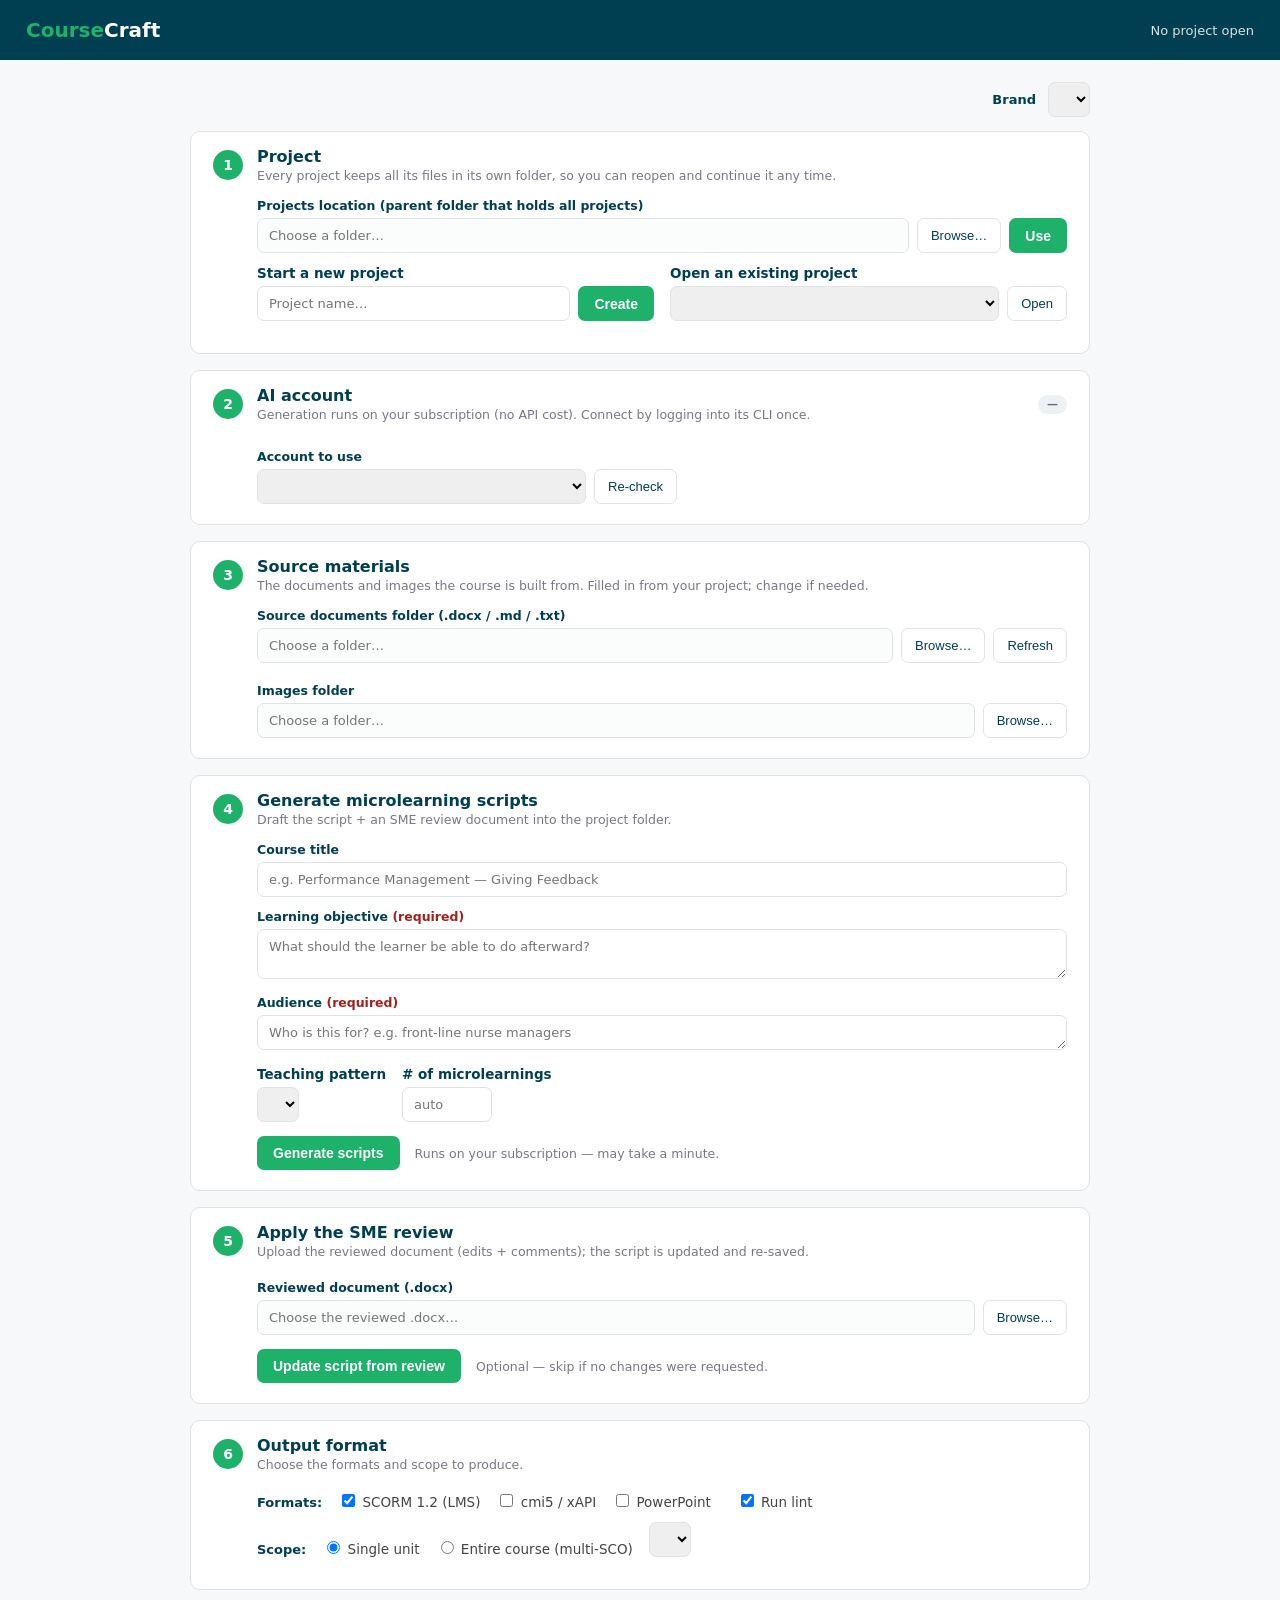
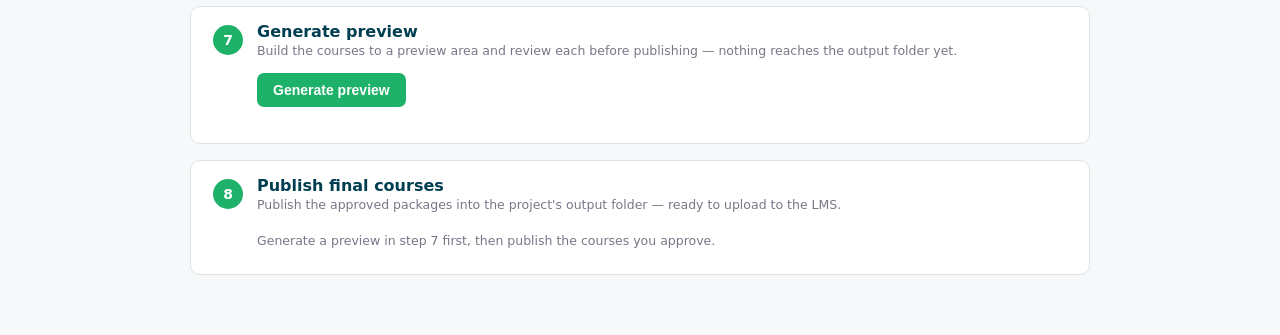
==== dashboard/index.html @ 8e77c4ef "commit" ====
<!doctype html>
<html lang="en">
<head>
<meta charset="utf-8">
<meta name="viewport" content="width=device-width, initial-scale=1">
<title>CourseCraft</title>
<style>
  :root { --accent:#1EB16A; --navy:#003E51; --grey:#444; --line:#dfe3e5; --bg:#f6f8f9; --mut:#778; }
  * { box-sizing:border-box; }
  body { margin:0; font-family:"Open Sans",system-ui,-apple-system,"Segoe UI",Roboto,sans-serif; color:var(--grey); background:var(--bg); }
  header { background:var(--navy); color:#fff; padding:18px 26px; display:flex; align-items:center; gap:14px; }
  header h1 { font-size:20px; margin:0; font-weight:700; } header .accent { color:var(--accent); }
  header .sub { margin-left:auto; font-size:13px; opacity:.85; }
  .wrap { max-width:940px; margin:22px auto 60px; padding:0 20px; }
  .topbar { display:flex; align-items:center; gap:12px; justify-content:flex-end; margin-bottom:14px; }
  .topbar label { font-size:13px; font-weight:600; color:var(--navy); }
  select { padding:8px 10px; border:1px solid var(--line); border-radius:7px; font-size:13px; font-family:inherit; }
  .stage { background:#fff; border:1px solid var(--line); border-radius:10px; padding:0; margin-bottom:16px; overflow:hidden; }
  .stage-head { display:flex; align-items:center; gap:14px; padding:15px 22px; }
  .num { flex:none; width:30px; height:30px; border-radius:50%; background:var(--accent); color:#fff; display:flex; align-items:center; justify-content:center; font-weight:700; font-size:14px; }
  .stage-head h2 { margin:0; font-size:16px; color:var(--navy); }
  .stage-head .desc { font-size:12.5px; color:var(--mut); margin-top:2px; }
  .pill { font-size:11px; font-weight:700; padding:3px 9px; border-radius:20px; margin-left:auto; }
  .pill.ready { background:#eef7f1; color:#1d6b48; } .pill.wait { background:#eef1f3; color:#667; }
  .stage-body { padding:0 22px 20px 66px; }
  label.fld { display:block; font-size:12.5px; font-weight:600; color:var(--navy); margin:12px 0 5px; }
  .req { color:#a32019; }
  .pathrow { display:flex; gap:8px; } .pathrow input, .pathrow select { flex:1; }
  input, textarea { padding:9px 11px; border:1px solid var(--line); border-radius:7px; font-size:13px; font-family:inherit; }
  input[readonly] { background:#fafdfb; }
  .full { width:100%; }
  button.btn { background:var(--accent); color:#fff; border:none; border-radius:7px; padding:9px 16px; font-size:14px; font-weight:600; cursor:pointer; }
  button.btn:disabled { background:#b7c2c0; cursor:not-allowed; }
  button.ghost { background:#fff; color:var(--navy); border:1px solid var(--line); border-radius:7px; padding:8px 13px; font-size:13px; cursor:pointer; }
  .detected { background:#eef7f1; border:1px solid #cfe9da; color:#1d6b48; padding:9px 12px; border-radius:7px; font-size:13px; margin:12px 0; }
  .filelist { font-size:12.5px; color:var(--mut); margin:8px 0; max-height:120px; overflow:auto; }
  .row { display:flex; flex-wrap:wrap; gap:16px; align-items:flex-end; margin:12px 0; }
  .row .grow { flex:1; min-width:240px; } .row strong { font-size:13px; color:var(--navy); } .row label { font-size:13.5px; cursor:pointer; }
  .result { display:flex; align-items:center; gap:10px; padding:9px 12px; border-radius:7px; font-size:13px; margin:7px 0; flex-wrap:wrap; }
  .result.ok { background:#eef7f1; color:#1d6b48; } .result.err { background:#fdecea; color:#a32019; }
  .result .name { font-weight:600; } .result .file { color:#666; } .result .sp { margin-left:auto; }
  details.log { font-size:12px; margin:4px 0 10px; } details.log pre { background:#0d2530; color:#cfe; padding:10px; border-radius:6px; overflow:auto; max-height:220px; }
  .hint { font-size:12.5px; color:var(--mut); margin:6px 0; }
  code { background:#eef2f3; padding:1px 5px; border-radius:4px; font-size:12px; }
  /* picker modal */
  .modal-bg { position:fixed; inset:0; background:rgba(0,30,40,.45); display:none; align-items:center; justify-content:center; }
  .modal-bg.show { display:flex; }
  .modal { background:#fff; width:560px; max-width:92vw; max-height:80vh; border-radius:12px; overflow:hidden; display:flex; flex-direction:column; }
  .modal h3 { margin:0; padding:16px 20px; background:var(--navy); color:#fff; font-size:15px; }
  .crumb { padding:10px 18px; font-size:12px; color:#567; background:#eef2f3; word-break:break-all; }
  .listing { flex:1; overflow:auto; padding:6px 0; }
  .item { padding:9px 20px; cursor:pointer; font-size:14px; display:flex; gap:9px; align-items:center; }
  .item:hover { background:#eef7f1; } .item .ic { width:18px; text-align:center; } .item.file { color:var(--navy); }
  .modal-foot { padding:12px 18px; border-top:1px solid var(--line); display:flex; gap:10px; align-items:center; }
  .modal-foot .sel { font-size:12px; color:#678; flex:1; word-break:break-all; }
</style>
</head>
<body>
<header>
  <h1><span class="accent">Course</span>Craft</h1>
  <span class="sub" id="hdr_project">No project open</span>
</header>

<div class="wrap">
  <div class="topbar"><label>Brand</label><select id="brand"></select></div>

  <!-- STEP 1 — PROJECT -->
  <div class="stage" id="s1">
    <div class="stage-head"><div class="num">1</div>
      <div><h2>Project</h2><div class="desc">Every project keeps all its files in its own folder, so you can reopen and continue it any time.</div></div></div>
    <div class="stage-body">
      <label class="fld" style="margin-top:0">Projects location (parent folder that holds all projects)</label>
      <div class="pathrow"><input id="ws" placeholder="Choose a folder…" readonly>
        <button class="ghost" onclick="pick('dir','ws')">Browse…</button>
        <button class="btn" onclick="setWorkspace()">Use</button></div>
      <div class="row">
        <div class="grow"><label class="fld" style="margin-top:0">Start a new project</label>
          <div class="pathrow"><input id="newproj" placeholder="Project name…">
            <button class="btn" onclick="newProject()">Create</button></div></div>
        <div class="grow"><label class="fld" style="margin-top:0">Open an existing project</label>
          <div class="pathrow"><select id="projlist"></select>
            <button class="ghost" onclick="openProject()">Open</button></div></div>
      </div>
      <div id="proj_current"></div>
    </div>
  </div>

  <!-- STEP 2 — AI ACCOUNT -->
  <div class="stage" id="s2">
    <div class="stage-head"><div class="num">2</div>
      <div><h2>AI account</h2><div class="desc">Generation runs on your subscription (no API cost). Connect by logging into its CLI once.</div></div>
      <span class="pill wait" id="ai_pill">—</span></div>
    <div class="stage-body">
      <div id="ai_status" class="hint"></div>
      <label class="fld">Account to use</label>
      <div class="pathrow" style="max-width:420px"><select id="gen_provider"></select>
        <button class="ghost" onclick="refreshAI()">Re-check</button></div>
    </div>
  </div>

  <!-- STEP 3 — SOURCE MATERIALS -->
  <div class="stage" id="s3">
    <div class="stage-head"><div class="num">3</div>
      <div><h2>Source materials</h2><div class="desc">The documents and images the course is built from. Filled in from your project; change if needed.</div></div></div>
    <div class="stage-body">
      <label class="fld" style="margin-top:0">Source documents folder (.docx / .md / .txt)</label>
      <div class="pathrow"><input id="src" placeholder="Choose a folder…" readonly>
        <button class="ghost" onclick="pick('dir','src')">Browse…</button>
        <button class="ghost" onclick="refreshSrc()">Refresh</button></div>
      <div id="src_files" class="filelist"></div>
      <label class="fld">Images folder</label>
      <div class="pathrow"><input id="img" placeholder="Choose a folder…" readonly>
        <button class="ghost" onclick="pick('dir','img')">Browse…</button></div>
    </div>
  </div>

  <!-- STEP 4 — GENERATE SCRIPTS -->
  <div class="stage" id="s4">
    <div class="stage-head"><div class="num">4</div>
      <div><h2>Generate microlearning scripts</h2><div class="desc">Draft the script + an SME review document into the project folder.</div></div></div>
    <div class="stage-body">
      <label class="fld" style="margin-top:0">Course title</label>
      <input id="gen_title" class="full" placeholder="e.g. Performance Management — Giving Feedback">
      <label class="fld">Learning objective <span class="req">(required)</span></label>
      <textarea id="gen_obj" class="full" rows="2" placeholder="What should the learner be able to do afterward?"></textarea>
      <label class="fld">Audience <span class="req">(required)</span></label>
      <textarea id="gen_aud" class="full" rows="1" placeholder="Who is this for? e.g. front-line nurse managers"></textarea>
      <div class="row">
        <div><label class="fld" style="margin-top:0">Teaching pattern</label><select id="gen_arch"></select></div>
        <div><label class="fld" style="margin-top:0"># of microlearnings</label>
          <input id="gen_units" placeholder="auto" style="width:90px"></div>
      </div>
      <p style="margin:14px 0 0"><button class="btn" id="gen_go" onclick="generate()">Generate scripts</button>
        <span class="hint" style="margin-left:10px">Runs on your subscription — may take a minute.</span></p>
      <div id="gen_results"></div>
    </div>
  </div>

  <!-- STEP 5 — APPLY REVIEW -->
  <div class="stage" id="s5">
    <div class="stage-head"><div class="num">5</div>
      <div><h2>Apply the SME review</h2><div class="desc">Upload the reviewed document (edits + comments); the script is updated and re-saved.</div></div></div>
    <div class="stage-body">
      <div id="script_status" class="hint"></div>
      <label class="fld" style="margin-top:0">Reviewed document (.docx)</label>
      <div class="pathrow"><input id="rev_doc" placeholder="Choose the reviewed .docx…" readonly>
        <button class="ghost" onclick="pick('file','rev_doc',null,['docx'])">Browse…</button></div>
      <p style="margin:14px 0 0"><button class="btn" id="rev_go" onclick="applyReview()">Update script from review</button>
        <span class="hint" style="margin-left:10px">Optional — skip if no changes were requested.</span></p>
      <div id="rev_results"></div>
    </div>
  </div>

  <!-- STEP 6 — OUTPUT FORMAT -->
  <div class="stage" id="s6">
    <div class="stage-head"><div class="num">6</div>
      <div><h2>Output format</h2><div class="desc">Choose the formats and scope to produce.</div></div></div>
    <div class="stage-body">
      <div class="row" style="margin-top:4px"><strong>Formats:</strong>
        <label><input type="checkbox" class="b_fmt" value="scorm" checked> SCORM 1.2 (LMS)</label>
        <label><input type="checkbox" class="b_fmt" value="cmi5"> cmi5 / xAPI</label>
        <label><input type="checkbox" class="b_fmt" value="pptx"> PowerPoint</label>
        <label style="margin-left:10px"><input type="checkbox" id="b_validate" checked> Run lint</label></div>
      <div class="row"><strong>Scope:</strong>
        <label><input type="radio" name="b_scope" value="single" checked> Single unit</label>
        <label><input type="radio" name="b_scope" value="course"> Entire course (multi-SCO)</label>
        <select id="b_which"></select></div>
    </div>
  </div>

  <!-- STEP 7 — GENERATE PREVIEW -->
  <div class="stage" id="s7">
    <div class="stage-head"><div class="num">7</div>
      <div><h2>Generate preview</h2><div class="desc">Build the courses to a preview area and review each before publishing — nothing reaches the output folder yet.</div></div></div>
    <div class="stage-body">
      <p style="margin-top:0"><button class="btn" id="b_go" onclick="generateCourses()">Generate preview</button></p>
      <div id="b_results"></div>
    </div>
  </div>

  <!-- STEP 8 — PUBLISH -->
  <div class="stage" id="s8">
    <div class="stage-head"><div class="num">8</div>
      <div><h2>Publish final courses</h2><div class="desc">Publish the approved packages into the project's output folder — ready to upload to the LMS.</div></div></div>
    <div class="stage-body">
      <div id="b_publish"><div class="hint">Generate a preview in step 7 first, then publish the courses you approve.</div></div>
    </div>
  </div>
</div>

<!-- picker modal -->
<div class="modal-bg" id="picker">
  <div class="modal">
    <h3 id="pk_title">Choose…</h3>
    <div class="crumb" id="pk_crumb"></div>
    <div class="listing" id="pk_list"></div>
    <div class="modal-foot"><span class="sel" id="pk_sel"></span>
      <button class="ghost" onclick="closePicker()">Cancel</button>
      <button class="btn" id="pk_use" onclick="usePicker()">Use this folder</button></div>
  </div>
</div>

<script>
let pk={mode:'dir', exts:['md'], path:'', target:null, cb:null};
let CURRENT_PROJECT=null, FOLDERS={}, CURRENT_SCRIPT=null, STAGED=[];

function val(id){ return document.getElementById(id).value; }
function setv(id,v){ const el=document.getElementById(id); if(el) el.value=(v==null?'':v); }
function esc(s){ return String(s).replace(/[&<>]/g,c=>({'&':'&amp;','<':'&lt;','>':'&gt;'}[c])); }
function brand(){ return val('brand'); }
async function reveal(path){ await fetch('/api/reveal?path='+encodeURIComponent(path)); }

async function init(){
  const r = await (await fetch('/api/init')).json();
  document.getElementById('brand').innerHTML =
    r.brands.map(b=>`<option ${''}>${b}</option>`).join('');
  pk.path = r.home;
  document.getElementById('gen_arch').innerHTML =
    (r.archetypes||[]).map(a=>`<option value="${a.key}">${a.key} — ${a.desc}</option>`).join('');
  applyProviders(r.providers||{});
  setv('ws', r.workspace||''); setProjects(r.projects||[]);
  if(!r.workspace_set)
    document.getElementById('proj_current').innerHTML =
      `<div class="hint">Pick a projects location above and click <b>Use</b>, then create or open a project.</div>`;
  scriptStatus();
}
function applyProviders(provs){
  document.getElementById('gen_provider').innerHTML = Object.entries(provs).map(([k,v])=>
    `<option value="${k}" ${v.available?'':'disabled'}>${v.label}${v.available?'':' — not connected'}</option>`).join('');
  const avail=Object.values(provs).filter(v=>v.available), unavail=Object.values(provs).filter(v=>!v.available);
  document.getElementById('ai_pill').textContent = avail.length? 'Connected':'Not connected';
  document.getElementById('ai_pill').className = 'pill '+(avail.length?'ready':'wait');
  document.getElementById('ai_status').innerHTML = avail.length
    ? '✓ '+avail.map(v=>v.label).join(', ')+(unavail.length?'<br>To add another: '+unavail.map(v=>v.install).join('<br>'):'')
    : '⚠ No subscription connected.<br>'+unavail.map(v=>v.install).join('<br>');
}
async function refreshAI(){ applyProviders((await (await fetch('/api/ai-status')).json()).providers||{}); }

/* ---- picker (folders + .md/.docx files) ---- */
async function pick(mode, targetId, cb, exts){
  pk.mode=mode; pk.target=targetId; pk.cb=cb||null; pk.exts=exts||['md'];
  document.getElementById('pk_title').textContent = mode==='file'?('Choose a .'+pk.exts.join('/.')+' file'):'Choose a folder';
  document.getElementById('pk_use').style.display = mode==='dir'?'inline-block':'none';
  await loadDir(val(targetId) || pk.path);
  document.getElementById('picker').classList.add('show');
}
function closePicker(){ document.getElementById('picker').classList.remove('show'); }
async function loadDir(path){
  const r = await (await fetch('/api/ls?path='+encodeURIComponent(path))).json();
  pk.path=r.path;
  document.getElementById('pk_crumb').textContent=r.path;
  document.getElementById('pk_sel').textContent = pk.mode==='dir'?('Selected: '+r.path):'';
  const list=document.getElementById('pk_list'); list.innerHTML='';
  if(r.parent) list.appendChild(rowEl('⬆️','.. (up one level)',()=>loadDir(r.parent),false));
  r.dirs.forEach(d=> list.appendChild(rowEl('📁',d,()=>loadDir(joinp(r.path,d)),false)));
  if(pk.mode==='file'){
    const files=[]; if(pk.exts.includes('md')) files.push(...(r.mds||[])); if(pk.exts.includes('docx')) files.push(...(r.docx||[]));
    files.sort().forEach(f=> list.appendChild(rowEl('📄',f,()=>setTarget(joinp(r.path,f)),true)));
  }
}
function rowEl(ic,name,onclick,isFile){ const d=document.createElement('div');
  d.className='item'+(isFile?' file':''); d.innerHTML=`<span class="ic">${ic}</span><span>${name}</span>`; d.onclick=onclick; return d; }
function joinp(a,b){ return a.endsWith('/')?a+b:a+'/'+b; }
function usePicker(){ setTarget(pk.path); }
function setTarget(v){ setv(pk.target,v); closePicker(); if(pk.cb) pk.cb(); if(pk.target==='src') refreshSrc(); }

/* ---- step 1: projects ---- */
function setProjects(list){
  const sel=document.getElementById('projlist');
  sel.innerHTML = (list&&list.length)? list.map(p=>`<option value="${p.path.replace(/"/g,'&quot;')}">${p.name}${p.updated?(' — '+p.updated.slice(0,10)):''}</option>`).join('')
                                     : '<option value="">(no projects yet)</option>';
}
async function setWorkspace(){
  if(!val('ws')){ alert('Pick a projects location first.'); return; }
  const r=await (await fetch('/api/workspace',{method:'POST',body:JSON.stringify({path:val('ws')})})).json();
  setv('ws',r.workspace); setProjects(r.projects);
}
async function newProject(){
  const name=val('newproj').trim(); if(!name){ alert('Name the project first.'); return; }
  const r=await (await fetch('/api/project/new',{method:'POST',body:JSON.stringify({name})})).json();
  if(r.error){ alert(r.error); return; }
  setProjects(r.projects); setv('newproj',''); loadProject(r);
}
async function openProject(){
  const path=document.getElementById('projlist').value; if(!path){ alert('No project selected.'); return; }
  const r=await (await fetch('/api/project/open',{method:'POST',body:JSON.stringify({path})})).json();
  if(r.error){ alert(r.error); return; } loadProject(r);
}
function loadProject(r){
  CURRENT_PROJECT=r.path; FOLDERS=r.folders||{};
  setv('src',FOLDERS.source||''); setv('img',FOLDERS.images||'');
  const m=r.meta||{};
  setv('gen_title',m.title||''); setv('gen_obj',m.objective||''); setv('gen_aud',m.audience||''); setv('gen_units',m.units||'');
  if(m.archetype){ const a=document.getElementById('gen_arch'); if([...a.options].some(o=>o.value===m.archetype)) a.value=m.archetype; }
  if(m.brand){ const b=document.getElementById('brand'); if([...b.options].some(o=>o.value===m.brand)) b.value=m.brand; }
  if(m.provider){ const p=document.getElementById('gen_provider'); if([...p.options].some(o=>o.value===m.provider&&!o.disabled)) p.value=m.provider; }
  CURRENT_SCRIPT = m.script || null;
  document.getElementById('hdr_project').textContent = 'Project: '+r.name;
  document.getElementById('proj_current').innerHTML =
    `<div class="detected">✓ Open: <b>${r.name}</b> — files live in <code>${r.path}</code>
     &nbsp;<button class="ghost" onclick="saveProject(false)">Save details</button></div>`;
  STAGED=[]; document.getElementById('b_results').innerHTML='';
  document.getElementById('b_publish').innerHTML='<div class="hint">Generate a preview in step 7 first, then publish.</div>';
  refreshSrc(); scriptStatus(); scanScript();
}
async function saveProject(silent){
  if(!CURRENT_PROJECT){ if(!silent) alert('Create or open a project first.'); return; }
  const meta={ title:val('gen_title'), objective:val('gen_obj'), audience:val('gen_aud'), units:val('gen_units'),
    archetype:document.getElementById('gen_arch').value, brand:brand(), provider:document.getElementById('gen_provider').value };
  await fetch('/api/project/save',{method:'POST',body:JSON.stringify({path:CURRENT_PROJECT,meta})});
  if(!silent){ const el=document.getElementById('proj_current');
    el.insertAdjacentHTML('beforeend','<span style="color:#1d6b48;font-size:12px;margin-left:8px">saved ✓</span>');
    setTimeout(()=>{const s=el.querySelector('span');if(s)s.remove();},1500); }
}

/* ---- step 3: list source docs ---- */
async function refreshSrc(){
  const p=val('src'); if(!p){ document.getElementById('src_files').innerHTML=''; return; }
  const r=await (await fetch('/api/listfiles?path='+encodeURIComponent(p))).json();
  document.getElementById('src_files').innerHTML = r.files.length
    ? 'Source documents ('+r.files.length+'): '+r.files.join(', ')
    : 'No documents yet — drop source materials in this folder.';
}

/* ---- shared: which script is in use + unit count ---- */
function scriptStatus(){
  const el=document.getElementById('script_status'); if(!el) return;
  el.innerHTML = CURRENT_SCRIPT
    ? 'Current script: <code>'+CURRENT_SCRIPT.split('/').pop()+'</code>'
    : 'No script yet — generate one in step 4 (or open a project that has one).';
}
async function scanScript(){
  const sel=document.getElementById('b_which');
  if(!CURRENT_SCRIPT){ sel.innerHTML='<option value="1">1</option>'; return; }
  const r=await (await fetch('/api/scan?md='+encodeURIComponent(CURRENT_SCRIPT))).json();
  const mls=r.mls||[];
  sel.innerHTML = mls.length? mls.map(m=>`<option value="${m.which}">${m.which}. ${m.title}</option>`).join('') : '<option value="1">1</option>';
}

/* ---- step 4: generate ---- */
async function generate(){
  if(!CURRENT_PROJECT){ alert('Create or open a project first (step 1).'); return; }
  const prov=document.getElementById('gen_provider').value;
  if(!prov){ alert('Connect an AI account first (step 2).'); return; }
  if(!val('src')){ alert('Pick a source documents folder (step 3).'); return; }
  if(!val('gen_obj')||!val('gen_aud')){ alert('Objective and audience are required.'); return; }
  const payload={ provider:prov, source:val('src'), out:FOLDERS.drafts, title:val('gen_title'),
    objective:val('gen_obj'), audience:val('gen_aud'), archetype:document.getElementById('gen_arch').value,
    units:val('gen_units'), brand:brand(), project:CURRENT_PROJECT };
  const go=document.getElementById('gen_go'); go.disabled=true; go.textContent='Generating…';
  let res; try{ res=await (await fetch('/api/generate',{method:'POST',body:JSON.stringify(payload)})).json(); }
  catch(e){ res={error:String(e)}; }
  go.disabled=false; go.textContent='Generate scripts'; saveProject(true);
  const box=document.getElementById('gen_results');
  if(res.error){ box.innerHTML=`<div class="result err">✗ ${esc(res.error)}</div>`; return; }
  const bad=res.lint_ok===false; let html='';
  html+=`<div class="result ${res.ok&&!bad?'ok':'err'}"><span>${res.ok&&!bad?'✓':'✗'}</span>
    <span class="name">${res.ok?`Drafted ${res.units} unit(s) → ${res.out.split('/').pop()}`:'Generation failed'}</span>
    <span class="sp"></span>${res.out?`<button class="ghost" onclick="reveal('${res.out.replace(/'/g,"\\'")}')">Show in Finder</button>`:''}</div>`;
  if(res.skipped&&res.skipped.length) html+=`<div class="result err">Skipped (unsupported, e.g. PDF): ${res.skipped.join(', ')}</div>`;
  if(bad) html+=`<div class="result err">⚠ Saved but failed the §8 lint — fix before building:<br>${(res.lint_errors||[]).map(esc).join('<br>')}</div>`;
  if(res.review_docx&&res.review_docx.length) html+=`<div class="result ok">✓ Review doc(s): ${res.review_docx.map(d=>d.split('/').pop()).join(', ')}</div>`;
  box.innerHTML=html;
  if(res.ok){ CURRENT_SCRIPT=res.out; scriptStatus(); scanScript(); }
}

/* ---- step 5: apply review ---- */
async function applyReview(){
  if(!CURRENT_SCRIPT){ alert('No script to update — generate one first (step 4).'); return; }
  if(!val('rev_doc')){ alert('Choose the reviewed .docx.'); return; }
  const payload={ provider:document.getElementById('gen_provider').value, script:CURRENT_SCRIPT,
    reviewed:val('rev_doc'), approved_dir:FOLDERS.approved, brand:brand(), project:CURRENT_PROJECT };
  const go=document.getElementById('rev_go'); go.disabled=true; go.textContent='Updating…';
  let res; try{ res=await (await fetch('/api/revise',{method:'POST',body:JSON.stringify(payload)})).json(); }
  catch(e){ res={error:String(e)}; }
  go.disabled=false; go.textContent='Update script from review';
  const box=document.getElementById('rev_results');
  if(res.error){ box.innerHTML=`<div class="result err">✗ ${esc(res.error)}</div>`; return; }
  const bad=res.lint_ok===false; let html='';
  html+=`<div class="result ${res.ok&&!bad?'ok':'err'}"><span>${res.ok&&!bad?'✓':'✗'}</span>
    <span class="name">${res.ok?`Updated script (${res.comments_found} comment(s) applied) → ${res.out.split('/').pop()}`:'Update failed'}</span>
    <span class="sp"></span>${res.out?`<button class="ghost" onclick="reveal('${res.out.replace(/'/g,"\\'")}')">Show in Finder</button>`:''}</div>`;
  if(bad) html+=`<div class="result err">⚠ Saved but failed the §8 lint:<br>${(res.lint_errors||[]).map(esc).join('<br>')}</div>`;
  if(res.review_docx&&res.review_docx.length) html+=`<div class="result ok">✓ Updated review doc(s): ${res.review_docx.map(d=>d.split('/').pop()).join(', ')}</div>`;
  box.innerHTML=html;
  if(res.ok){ CURRENT_SCRIPT=res.out; scriptStatus(); scanScript(); }
}

/* ---- step 7: generate preview ---- */
async function generateCourses(){
  if(!CURRENT_SCRIPT){ alert('No script yet — do step 4 (and step 5 if reviewed).'); return; }
  if(!val('img')){ alert('Pick an images folder (step 3).'); return; }
  const formats=[...document.querySelectorAll('.b_fmt:checked')].map(c=>c.value);
  if(!formats.length){ alert('Pick at least one output format (step 6).'); return; }
  const payload={ md:CURRENT_SCRIPT, images:val('img'), out:FOLDERS.output, brand:brand(),
    scope:document.querySelector('input[name=b_scope]:checked').value, which:val('b_which'),
    formats, validate:document.getElementById('b_validate').checked, stage:true };
  const go=document.getElementById('b_go'); go.disabled=true; go.textContent='Generating preview…';
  let res; try{ res=await (await fetch('/api/build',{method:'POST',body:JSON.stringify(payload)})).json(); }
  catch(e){ res={error:String(e)}; }
  go.disabled=false; go.textContent='Generate preview';
  if(res.error){ document.getElementById('b_results').innerHTML=`<div class="result err">Error: ${esc(res.error)}</div>`; return; }
  STAGED=(res.results||[]).map((r,i)=>({...r,idx:i,published:null}));
  renderStaged();
}
function renderStaged(){
  const box=document.getElementById('b_results'), pub=document.getElementById('b_publish');
  if(!STAGED.length){ box.innerHTML=''; pub.innerHTML='<div class="hint">Generate a preview in step 7 first, then publish.</div>'; return; }
  // step 7: previews
  let h='<div class="hint">Preview each course below. When you’re happy, publish in step 8.</div>';
  STAGED.forEach(r=>{
    const fname=r.out?r.out.split('/').pop():''; let a='';
    if(r.ok){
      if(r.preview){ const dir=r.preview.substring(0,r.preview.lastIndexOf('/'));
        a+=`<button class="ghost" onclick="window.open('/preview?dir=${encodeURIComponent(dir)}&file=index.html','_blank')">👁 Preview</button>`; }
      else if(r.fmt==='pptx'){ a+=`<button class="ghost" onclick="reveal('${r.out.replace(/'/g,"\\'")}')">Open</button>`; }
    }
    h+=`<div class="result ${r.ok?'ok':'err'}"><span>${r.ok?'✓':'✗'}</span><span class="name">${r.label}</span>
      ${r.ok?`<span class="file">→ ${fname} (preview)</span>`:''}<span class="sp"></span>${a}</div>`;
    if(r.log&&!r.ok) h+=`<details class="log"><summary>log · ${r.label}</summary><pre>${esc(r.log)}</pre></details>`;
  });
  box.innerHTML=h;
  // step 8: publish
  const pending=STAGED.filter(r=>r&&r.ok&&!r.published), done=STAGED.filter(r=>r&&r.published&&r.published.ok);
  let p='';
  if(pending.length){
    p+='<div class="hint">Publish the courses you approve — they move into the output folder, ready to upload.</div>';
    pending.forEach(r=>{ p+=`<div class="result ok"><span>•</span><span class="name">${r.label}</span><span class="sp"></span>
      <button class="btn" style="padding:6px 12px" onclick="publishItems([${r.idx}])">Publish ▸</button></div>`; });
    if(pending.length>1) p+=`<p><button class="btn" onclick="publishItems('all')">Publish all approved</button></p>`;
  }
  if(done.length){
    p+='<div style="font-size:12.5px;color:#1d6b48;margin:10px 0 4px"><b>Published — ready to upload to the LMS:</b></div>';
    p+=done.map(r=>`<div class="result ok"><span>📦</span><span class="name">${r.published.out.split('/').pop()}</span><span class="sp"></span>
      <button class="ghost" onclick="reveal('${r.published.out.replace(/'/g,"\\'")}')">Show in Finder</button></div>`).join('');
    p+=`<p style="font-size:13px"><button class="ghost" onclick="reveal('${(FOLDERS.output||'').replace(/'/g,"\\'")}')">Open output folder</button></p>`;
  }
  if(!pending.length && !done.length) p='<div class="hint">No successful preview to publish yet.</div>';
  pub.innerHTML=p;
}
async function publishItems(sel){
  const idxs = sel==='all' ? STAGED.filter(r=>r&&r.ok&&!r.published).map(r=>r.idx) : sel;
  const items = idxs.map(i=>STAGED[i]).filter(Boolean).map(r=>({path:r.out,label:r.label,fmt:r.fmt}));
  if(!items.length) return;
  let res; try{ res=await (await fetch('/api/publish',{method:'POST',body:JSON.stringify({out:FOLDERS.output,items,project:CURRENT_PROJECT})})).json(); }
  catch(e){ alert('Publish failed: '+e); return; }
  (res.published||[]).forEach(pd=>{ const r=STAGED.find(s=>s.label===pd.label&&!s.published); if(r) r.published=pd; });
  saveProject(true); renderStaged();
}

init();
</script>
</body>
</html>
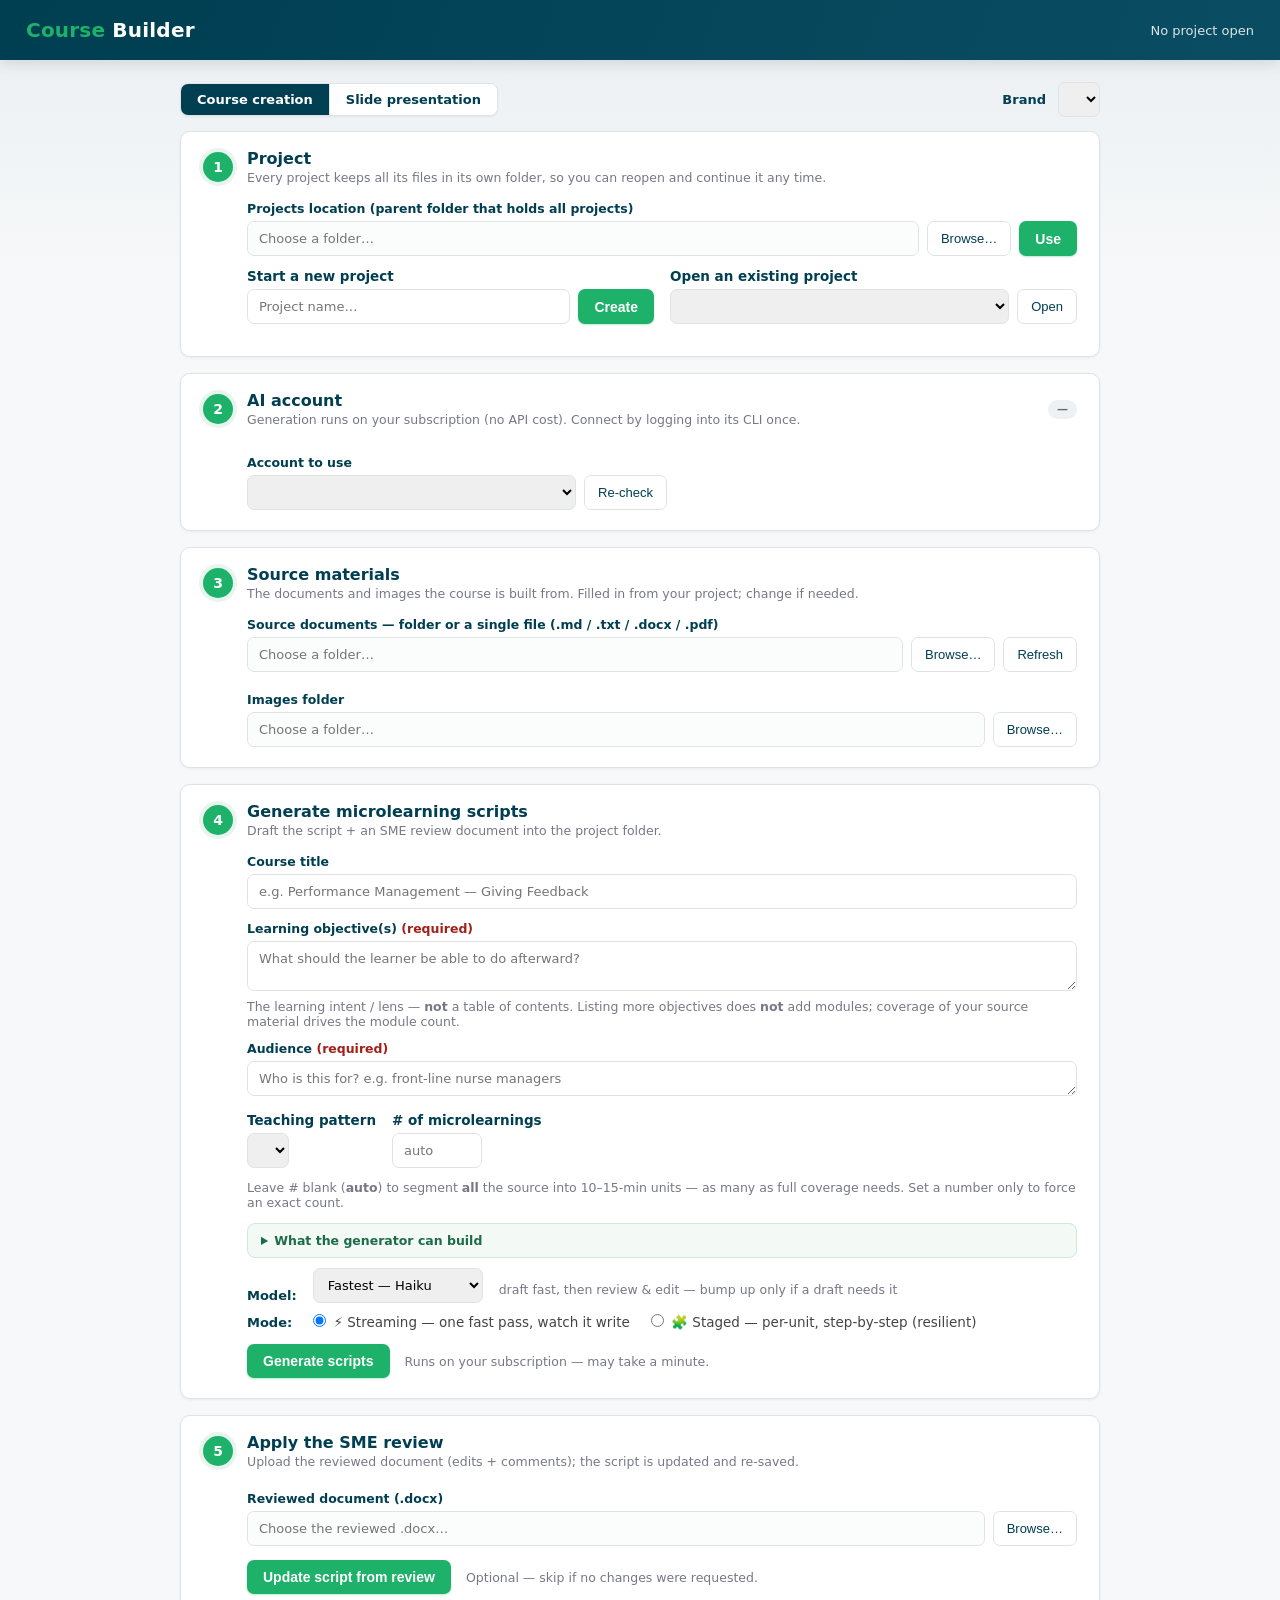
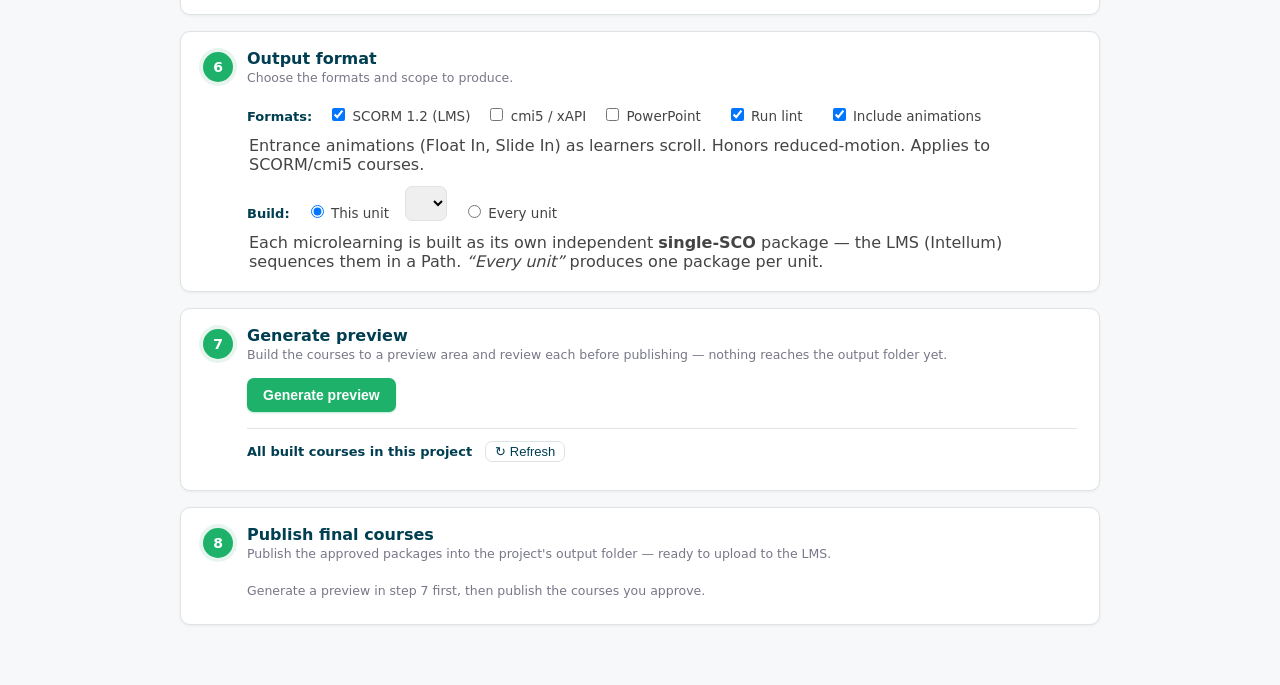
==== commit 59f118e9: "commit" ====
--- a/dashboard/index.html
+++ b/dashboard/index.html
@@ -3,7 +3,8 @@
 <head>
 <meta charset="utf-8">
 <meta name="viewport" content="width=device-width, initial-scale=1">
-<title>CourseCraft</title>
+<meta name="csrf-token" content="__CSRF_TOKEN__">
+<title>Course Builder</title>
 <style>
   :root { --accent:#1EB16A; --navy:#003E51; --grey:#444; --line:#dfe3e5; --bg:#f6f8f9; --mut:#778; }
   * { box-sizing:border-box; }
@@ -13,6 +14,17 @@
   header .sub { margin-left:auto; font-size:13px; opacity:.85; }
   .wrap { max-width:940px; margin:22px auto 60px; padding:0 20px; }
   .topbar { display:flex; align-items:center; gap:12px; justify-content:flex-end; margin-bottom:14px; }
+  .modeswitch { margin-right:auto; display:inline-flex; border:1px solid var(--line); border-radius:8px; overflow:hidden; background:#fff; }
+  .mode-btn { border:none; background:#fff; color:var(--navy); padding:8px 16px; font-size:13px; font-weight:600; font-family:inherit; cursor:pointer; }
+  .mode-btn.active { background:var(--navy); color:#fff; }
+  .mode-btn + .mode-btn { border-left:1px solid var(--line); }
+  .slide-card { border:1px solid var(--line); border-radius:9px; padding:10px 12px; margin:10px 0; background:#fcfdfd; }
+  .slide-card-head { display:flex; align-items:center; gap:8px; flex-wrap:wrap; margin-bottom:7px; }
+  .slide-card-head .slide-n { font-weight:700; color:var(--navy); font-size:13px; }
+  .slide-card-head select { padding:5px 8px; font-size:12.5px; }
+  .slide-card-head .slidemeta { flex:1; min-width:120px; font-size:11.5px; }
+  .slide-card textarea { width:100%; font-family:ui-monospace,Menlo,Consolas,monospace; font-size:12px; white-space:pre; line-height:1.4; }
+  button.ghost.xs { padding:3px 9px; font-size:13px; line-height:1; }
   .topbar label { font-size:13px; font-weight:600; color:var(--navy); }
   select { padding:8px 10px; border:1px solid var(--line); border-radius:7px; font-size:13px; font-family:inherit; }
   .stage { background:#fff; border:1px solid var(--line); border-radius:10px; padding:0; margin-bottom:16px; overflow:hidden; }
@@ -51,18 +63,62 @@
   .listing { flex:1; overflow:auto; padding:6px 0; }
   .item { padding:9px 20px; cursor:pointer; font-size:14px; display:flex; gap:9px; align-items:center; }
   .item:hover { background:#eef7f1; } .item .ic { width:18px; text-align:center; } .item.file { color:var(--navy); }
+  .item.muted { color:#9aa6ab; cursor:default; } .item.muted:hover { background:transparent; }
   .modal-foot { padding:12px 18px; border-top:1px solid var(--line); display:flex; gap:10px; align-items:center; }
   .modal-foot .sel { font-size:12px; color:#678; flex:1; word-break:break-all; }
+
+  /* ---- visual refresh (overrides; keeps all existing structure + IDs) ---- */
+  body { background:linear-gradient(180deg,#e9eef1 0,var(--bg) 260px) no-repeat; }
+  header { position:sticky; top:0; z-index:20; box-shadow:0 2px 14px rgba(0,30,40,.14);
+           background:linear-gradient(110deg,var(--navy),#0a4d63); }
+  header h1 { letter-spacing:.2px; }
+  .wrap { max-width:960px; }
+  .modeswitch { box-shadow:0 1px 2px rgba(0,30,40,.06); }
+  .mode-btn { transition:background .15s,color .15s; }
+  .mode-btn:not(.active):hover { background:#f0f7f3; }
+  .stage { box-shadow:0 1px 3px rgba(0,30,40,.06); transition:box-shadow .2s, transform .2s; }
+  .stage:hover { box-shadow:0 8px 24px rgba(0,30,40,.10); transform:translateY(-1px); }
+  .stage-head { padding-top:17px; padding-bottom:16px; }
+  .num { box-shadow:0 0 0 4px #e7f5ee; transition:transform .2s, box-shadow .2s; }
+  .stage:hover .num { transform:scale(1.07); box-shadow:0 0 0 4px #dcf0e6; }
+  button.btn { box-shadow:0 1px 2px rgba(30,177,106,.3); transition:filter .15s, box-shadow .15s, transform .05s; }
+  button.btn:hover:not(:disabled) { filter:brightness(1.06); box-shadow:0 4px 12px rgba(30,177,106,.38); }
+  button.btn:active:not(:disabled) { transform:translateY(1px); }
+  button.ghost { transition:background .15s, border-color .15s; }
+  button.ghost:hover { background:#f0f7f3; border-color:#bcdccc; }
+  select, input, textarea { transition:border-color .15s, box-shadow .15s; }
+  select:focus, input:focus, textarea:focus { outline:none; border-color:var(--accent); box-shadow:0 0 0 3px rgba(30,177,106,.15); }
+  /* spinner for busy buttons */
+  .spin { display:inline-block; width:12px; height:12px; margin-right:7px; vertical-align:-1px;
+          border:2px solid rgba(255,255,255,.45); border-top-color:#fff; border-radius:50%; animation:spin .7s linear infinite; }
+  @keyframes spin { to { transform:rotate(360deg); } }
+  /* capability note */
+  details.capnote { margin:13px 0 2px; border:1px solid #cfe9da; background:#f3faf6; border-radius:8px; padding:9px 13px; }
+  details.capnote summary { cursor:pointer; font-weight:600; color:#1d6b48; font-size:12.5px; }
+  details.capnote > div { margin-top:8px; font-size:12.5px; color:var(--grey); line-height:1.55; }
+  details.log summary { cursor:pointer; }
+  /* live streaming output */
+  pre.gen-live { background:#0d2530; color:#cfe; padding:12px; border-radius:8px; max-height:340px;
+                 overflow:auto; font-size:12px; line-height:1.45; white-space:pre-wrap; word-break:break-word; margin:0; }
+  details.capnote pre.gen-live { margin-top:8px; }
 </style>
 </head>
 <body>
 <header>
-  <h1><span class="accent">Course</span>Craft</h1>
+  <h1><span class="accent">Course</span> Builder</h1>
   <span class="sub" id="hdr_project">No project open</span>
 </header>
 
 <div class="wrap">
-  <div class="topbar"><label>Brand</label><select id="brand"></select></div>
+  <div class="topbar">
+    <div class="modeswitch">
+      <button class="mode-btn active" id="mode_course" onclick="setMode('course')">Course creation</button>
+      <button class="mode-btn" id="mode_slide" onclick="setMode('slide')">Slide presentation</button>
+    </div>
+    <label>Brand</label><select id="brand"></select>
+  </div>
+
+  <div id="course_mode">
 
   <!-- STEP 1 — PROJECT -->
   <div class="stage" id="s1">
@@ -103,9 +159,9 @@
     <div class="stage-head"><div class="num">3</div>
       <div><h2>Source materials</h2><div class="desc">The documents and images the course is built from. Filled in from your project; change if needed.</div></div></div>
     <div class="stage-body">
-      <label class="fld" style="margin-top:0">Source documents folder (.docx / .md / .txt)</label>
+      <label class="fld" style="margin-top:0">Source documents — folder or a single file (.md / .txt / .docx / .pdf)</label>
       <div class="pathrow"><input id="src" placeholder="Choose a folder…" readonly>
-        <button class="ghost" onclick="pick('dir','src')">Browse…</button>
+        <button class="ghost" onclick="pick('both','src',null,['md','txt','docx','pdf'])">Browse…</button>
         <button class="ghost" onclick="refreshSrc()">Refresh</button></div>
       <div id="src_files" class="filelist"></div>
       <label class="fld">Images folder</label>
@@ -121,8 +177,9 @@
     <div class="stage-body">
       <label class="fld" style="margin-top:0">Course title</label>
       <input id="gen_title" class="full" placeholder="e.g. Performance Management — Giving Feedback">
-      <label class="fld">Learning objective <span class="req">(required)</span></label>
+      <label class="fld">Learning objective(s) <span class="req">(required)</span></label>
       <textarea id="gen_obj" class="full" rows="2" placeholder="What should the learner be able to do afterward?"></textarea>
+      <p class="hint" style="margin:4px 0 0">The learning intent / lens — <b>not</b> a table of contents. Listing more objectives does <b>not</b> add modules; coverage of your source material drives the module count.</p>
       <label class="fld">Audience <span class="req">(required)</span></label>
       <textarea id="gen_aud" class="full" rows="1" placeholder="Who is this for? e.g. front-line nurse managers"></textarea>
       <div class="row">
@@ -130,6 +187,19 @@
         <div><label class="fld" style="margin-top:0"># of microlearnings</label>
           <input id="gen_units" placeholder="auto" style="width:90px"></div>
       </div>
+      <p class="hint" style="margin:4px 0 0">Leave # blank (<b>auto</b>) to segment <b>all</b> the source into 10–15-min units — as many as full coverage needs. Set a number only to force an exact count.</p>
+      <details class="capnote"><summary>What the generator can build</summary>
+        <div>The draft is segmented into 10–15-min units, each grounded in adult-learning design. The AI chooses from the full block range as the content calls for it — <b>knowledge checks</b>, <b>drag-to-sort / categorize</b>, <b>flashcards</b>, <b>accordions</b>, <b>process &amp; timeline</b>, <b>comparison panels</b>, <b>infographics</b>, <b>charts</b> (from real sourced numbers only), images, and callouts — with optional entrance <b>animations</b>. You review and edit everything via the SME document before building.</div></details>
+      <div class="row" style="margin:10px 0 0"><strong>Model:</strong>
+        <select id="gen_model_sel">
+          <option value="haiku" selected>Fastest — Haiku</option>
+          <option value="sonnet">Balanced — Sonnet</option>
+          <option value="opus">Best — Opus</option>
+          <option value="">CLI default</option></select>
+        <span class="hint">draft fast, then review &amp; edit — bump up only if a draft needs it</span></div>
+      <div class="row" style="margin:8px 0 0"><strong>Mode:</strong>
+        <label><input type="radio" name="gen_mode" value="stream" checked> ⚡ Streaming — one fast pass, watch it write</label>
+        <label><input type="radio" name="gen_mode" value="staged"> 🧩 Staged — per-unit, step-by-step (resilient)</label></div>
       <p style="margin:14px 0 0"><button class="btn" id="gen_go" onclick="generate()">Generate scripts</button>
         <span class="hint" style="margin-left:10px">Runs on your subscription — may take a minute.</span></p>
       <div id="gen_results"></div>
@@ -160,11 +230,14 @@
         <label><input type="checkbox" class="b_fmt" value="scorm" checked> SCORM 1.2 (LMS)</label>
         <label><input type="checkbox" class="b_fmt" value="cmi5"> cmi5 / xAPI</label>
         <label><input type="checkbox" class="b_fmt" value="pptx"> PowerPoint</label>
-        <label style="margin-left:10px"><input type="checkbox" id="b_validate" checked> Run lint</label></div>
-      <div class="row"><strong>Scope:</strong>
-        <label><input type="radio" name="b_scope" value="single" checked> Single unit</label>
-        <label><input type="radio" name="b_scope" value="course"> Entire course (multi-SCO)</label>
-        <select id="b_which"></select></div>
+        <label style="margin-left:10px"><input type="checkbox" id="b_validate" checked> Run lint</label>
+        <label style="margin-left:10px"><input type="checkbox" id="b_animate" checked> Include animations</label></div>
+      <div class="desc" style="margin:2px 0 0 2px">Entrance animations (Float In, Slide In) as learners scroll. Honors reduced-motion. Applies to SCORM/cmi5 courses.</div>
+      <div class="row"><strong>Build:</strong>
+        <label><input type="radio" name="b_scope" value="single" checked onchange="syncScope()"> This unit</label>
+        <select id="b_which"></select>
+        <label><input type="radio" name="b_scope" value="course" onchange="syncScope()"> Every unit</label></div>
+      <div class="desc" style="margin:2px 0 0 2px">Each microlearning is built as its own independent <b>single-SCO</b> package — the LMS (Intellum) sequences them in a Path. <i>“Every unit”</i> produces one package per unit.</div>
     </div>
   </div>
 
@@ -175,6 +248,10 @@
     <div class="stage-body">
       <p style="margin-top:0"><button class="btn" id="b_go" onclick="generateCourses()">Generate preview</button></p>
       <div id="b_results"></div>
+      <div style="margin-top:16px;border-top:1px solid var(--line);padding-top:12px">
+        <strong style="font-size:13px;color:var(--navy)">All built courses in this project</strong>
+        <button class="ghost xs" style="margin-left:8px" onclick="loadCourses()">↻ Refresh</button>
+        <div id="all_courses" style="margin-top:8px"></div></div>
     </div>
   </div>
 
@@ -184,6 +261,85 @@
       <div><h2>Publish final courses</h2><div class="desc">Publish the approved packages into the project's output folder — ready to upload to the LMS.</div></div></div>
     <div class="stage-body">
       <div id="b_publish"><div class="hint">Generate a preview in step 7 first, then publish the courses you approve.</div></div>
+    </div>
+  </div>
+  </div><!-- /#course_mode -->
+
+  <!-- ================= SLIDE-PRESENTATION MODE ================= -->
+  <div id="slide_mode" style="display:none">
+
+    <!-- P1 — SOURCE & GENERATE -->
+    <div class="stage">
+      <div class="stage-head"><div class="num">1</div>
+        <div><h2>Source &amp; generate</h2><div class="desc">Point at your raw content (articles, docs); the AI converts it into slides using the shared layout templates. Same pipeline as a course — the output is a deck.</div></div></div>
+      <div class="stage-body">
+        <label class="fld" style="margin-top:0">Source materials — folder or a single file (.md / .txt / .docx / .pdf)</label>
+        <div class="pathrow"><input id="sl_src" placeholder="Choose a folder…" readonly>
+          <button class="ghost" onclick="pick('both','sl_src',null,['md','txt','docx','pdf'])">Browse…</button>
+          <button class="ghost" onclick="refreshSlSrc()">Refresh</button></div>
+        <div id="sl_src_files" class="filelist"></div>
+
+        <label class="fld">AI account</label>
+        <div class="pathrow" style="max-width:460px"><select id="sl_provider"></select>
+          <button class="ghost" onclick="refreshAI()">Re-check</button></div>
+        <div id="sl_ai_status" class="hint"></div>
+
+        <div class="row">
+          <div class="grow"><label class="fld" style="margin-top:0">Presentation title</label>
+            <input id="sl_title" class="full" placeholder="e.g. Q3 Rollout"></div>
+          <div><label class="fld" style="margin-top:0"># of slides</label>
+            <input id="sl_n" placeholder="auto" style="width:90px"></div>
+        </div>
+        <label class="fld">Focus / what to emphasize</label>
+        <textarea id="sl_focus" class="full" rows="2" placeholder="Optional — what the deck should highlight from the source."></textarea>
+        <label class="fld">Audience</label>
+        <textarea id="sl_aud" class="full" rows="1" placeholder="Optional — who it's for, e.g. leadership"></textarea>
+
+        <p style="margin:14px 0 0"><button class="btn" id="sl_gen" onclick="genDeck()">Generate presentation</button>
+          <span class="hint" style="margin-left:10px">Runs on your subscription — may take a minute.</span></p>
+        <div id="sl_gen_results"></div>
+      </div>
+    </div>
+
+    <!-- P2 — REVIEW & EDIT -->
+    <div class="stage">
+      <div class="stage-head"><div class="num">2</div>
+        <div><h2>Review &amp; edit slides</h2><div class="desc">The generated slides land here. Tweak the text, change a layout, reorder, add or remove — same templates as the course blocks.</div></div></div>
+      <div class="stage-body">
+        <div id="deck_list"></div>
+        <input id="sl_jsonpath" type="hidden">
+        <p style="margin:10px 0 0">
+          <span class="hint" style="margin-right:6px">Add a slide:</span>
+          <select id="deck_add_layout" style="margin-right:6px"></select>
+          <button class="ghost" onclick="deckAdd(val('deck_add_layout'))">+ Add slide</button>
+          <button class="ghost" style="margin-left:10px" onclick="openDeckJSON()">Open JSON…</button>
+          <span class="hint" style="margin-left:6px">load slide/deck <code>.json</code> into the editor</span></p>
+      </div>
+    </div>
+
+    <!-- P3 — BUILD -->
+    <div class="stage">
+      <div class="stage-head"><div class="num">3</div>
+        <div><h2>Build presentation</h2><div class="desc">Render the slides to an editable, on-brand PowerPoint deck.</div></div></div>
+      <div class="stage-body">
+        <div class="row" style="margin-top:0">
+          <div class="grow"><label class="fld" style="margin-top:0">File name</label>
+            <input id="sl_name" class="full" placeholder="e.g. Q3 Rollout"></div>
+          <div><label class="fld" style="margin-top:0">Transition (whole deck)</label>
+            <select id="sl_transition">
+              <option value="none">none</option><option value="fade">fade</option>
+              <option value="cut">cut</option><option value="push">push</option>
+              <option value="wipe">wipe</option><option value="split">split</option>
+              <option value="cover">cover</option></select></div>
+        </div>
+        <label class="fld">Save to folder</label>
+        <div class="pathrow" style="max-width:560px"><input id="sl_out" placeholder="Choose a folder…" readonly>
+          <button class="ghost" onclick="pick('dir','sl_out')">Browse…</button></div>
+
+        <p style="margin:16px 0 0"><button class="btn" id="sl_go" onclick="buildDeck()">Build presentation</button>
+          <span class="hint" style="margin-left:10px">Saves an editable PowerPoint deck you can open and tweak.</span></p>
+        <div id="sl_results"></div>
+      </div>
     </div>
   </div>
 </div>
@@ -201,14 +357,45 @@
 </div>
 
 <script>
+// Phase 5 security: stamp the per-process CSRF token + JSON content-type onto
+// every POST. Wrapping fetch once keeps all the call sites below unchanged. The
+// token is served only inside this same-origin page, so a cross-origin site
+// (which CORS already bars from reading our responses) can't learn it.
+const CSRF = (document.querySelector('meta[name=csrf-token]')||{}).content || '';
+const _fetch = window.fetch.bind(window);
+window.fetch = function(url, opts){
+  opts = opts || {};
+  if ((opts.method || 'GET').toUpperCase() === 'POST'){
+    opts.headers = Object.assign({'Content-Type':'application/json','X-CSRF-Token':CSRF}, opts.headers || {});
+  }
+  return _fetch(url, opts);
+};
 let pk={mode:'dir', exts:['md'], path:'', target:null, cb:null};
 let CURRENT_PROJECT=null, FOLDERS={}, CURRENT_SCRIPT=null, STAGED=[];
+let SLIDE_EXAMPLES={}, LAYOUTS=[], DECK=[];
+const SLIDE_GUIDES={
+  infographic:"Header + left challenge column (intro · bullet items · callout) + right numbered cards + a goals row + footer. Every section is optional — delete what you don't need.",
+  process:"A row of 3–6 numbered steps, left → right. Each step: title + body. Accents auto-cycle (or set \"accent\": primary/secondary/tertiary/dark).",
+  comparison:"2 or 3 side-by-side panels (old vs new, option A/B/C). Each panel: heading + bullet items + optional callout.",
+  timeline:"A roadmap of 3–6 milestones alternating above/below a line. Each milestone: phase chip + title + body.",
+  divider:"A full-bleed section/title screen: kicker + big title + subtitle. Set \"bg\" to dark/primary/secondary/tertiary.",
+  chart:"A native, editable PowerPoint chart (bar/line/pie/stackedBar/groupedBar) from your categories + series. Plot only real, sourced numbers."
+};
 
 function val(id){ return document.getElementById(id).value; }
 function setv(id,v){ const el=document.getElementById(id); if(el) el.value=(v==null?'':v); }
 function esc(s){ return String(s).replace(/[&<>]/g,c=>({'&':'&amp;','<':'&lt;','>':'&gt;'}[c])); }
 function brand(){ return val('brand'); }
 async function reveal(path){ await fetch('/api/reveal?path='+encodeURIComponent(path)); }
+
+// Busy state for long actions: spinner + live elapsed seconds; returns a stop().
+function busy(btnId, label){
+  const b=document.getElementById(btnId); if(!b) return ()=>{};
+  const orig=b.textContent, t0=Date.now(); b.disabled=true;
+  const tick=()=>{ b.innerHTML='<span class="spin"></span>'+label+'… '+Math.round((Date.now()-t0)/1000)+'s'; };
+  tick(); const iv=setInterval(tick,1000);
+  return ()=>{ clearInterval(iv); b.disabled=false; b.textContent=orig; };
+}
 
 async function init(){
   const r = await (await fetch('/api/init')).json();
@@ -223,24 +410,169 @@
     document.getElementById('proj_current').innerHTML =
       `<div class="hint">Pick a projects location above and click <b>Use</b>, then create or open a project.</div>`;
   scriptStatus();
+  // ---- slide-presentation mode ----
+  SLIDE_EXAMPLES = r.slide_examples||{}; LAYOUTS = r.layouts||[];
+  document.getElementById('deck_add_layout').innerHTML =
+    LAYOUTS.map(l=>`<option value="${l}">${l}</option>`).join('');
+  setv('sl_out', r.slides_out||'');
+  if(!DECK.length) deckAdd(LAYOUTS.includes('divider')?'divider':LAYOUTS[0]);
+}
+
+/* ---- tabs ---- */
+function setMode(mode){
+  const slide = mode==='slide';
+  document.getElementById('course_mode').style.display = slide?'none':'';
+  document.getElementById('slide_mode').style.display = slide?'':'none';
+  document.getElementById('mode_course').classList.toggle('active', !slide);
+  document.getElementById('mode_slide').classList.toggle('active', slide);
+}
+
+/* ---- slide-presentation deck builder ---- */
+function exampleStr(layout){ return JSON.stringify(SLIDE_EXAMPLES[layout]||{}, null, 2); }
+function isAnyExample(s){ const t=(s||'').trim();
+  return LAYOUTS.some(l=>exampleStr(l).trim()===t) || t===''; }
+function deckAdd(layout){
+  layout = layout || LAYOUTS[0] || 'infographic';
+  DECK.push({layout, content: exampleStr(layout)});
+  renderDeck();
+}
+function deckRemove(i){ if(DECK.length<=1){ alert('A presentation needs at least one slide.'); return; }
+  DECK.splice(i,1); renderDeck(); }
+function deckMove(i,dir){ const j=i+dir; if(j<0||j>=DECK.length) return;
+  [DECK[i],DECK[j]]=[DECK[j],DECK[i]]; renderDeck(); }
+function deckSetLayout(i,layout){
+  if(!isAnyExample(DECK[i].content) &&
+     !confirm(`Replace slide ${i+1}'s content with the ${layout} example? (Cancel keeps your text and just changes the layout.)`)){
+    DECK[i].layout=layout; renderDeck(); return;
+  }
+  DECK[i]={layout, content: exampleStr(layout)}; renderDeck();
+}
+function deckEdit(i,v){ DECK[i].content=v; deckValidate(i); }
+function deckValidate(i){
+  const el=document.getElementById('sl_valid_'+i); if(!el) return true;
+  try{ JSON.parse(DECK[i].content); el.textContent='✓ valid JSON'; el.style.color='#1d6b48'; return true; }
+  catch(e){ el.textContent='✗ not valid JSON: '+e.message; el.style.color='#a32019'; return false; }
+}
+function renderDeck(){
+  const box=document.getElementById('deck_list');
+  box.innerHTML = DECK.map((d,i)=>`
+    <div class="slide-card">
+      <div class="slide-card-head">
+        <span class="slide-n">Slide ${i+1}</span>
+        <select onchange="deckSetLayout(${i}, this.value)">
+          ${LAYOUTS.map(l=>`<option value="${l}" ${l===d.layout?'selected':''}>${l}</option>`).join('')}</select>
+        <span class="slidemeta hint">${esc(SLIDE_GUIDES[d.layout]||'')}</span>
+        <span class="sp"></span>
+        <button class="ghost xs" title="Move up" onclick="deckMove(${i},-1)" ${i===0?'disabled':''}>↑</button>
+        <button class="ghost xs" title="Move down" onclick="deckMove(${i},1)" ${i===DECK.length-1?'disabled':''}>↓</button>
+        <button class="ghost xs" title="Remove" onclick="deckRemove(${i})">✕</button>
+      </div>
+      <textarea rows="13" spellcheck="false" oninput="deckEdit(${i}, this.value)">${esc(d.content)}</textarea>
+      <div class="hint" id="sl_valid_${i}"></div>
+    </div>`).join('');
+  DECK.forEach((d,i)=>deckValidate(i));
+}
+const SRC_EXTS=['md','txt','docx','pdf','markdown'];
+async function refreshSlSrc(){
+  const p=val('sl_src'); const el=document.getElementById('sl_src_files'); if(!p){ el.innerHTML=''; return; }
+  if(SRC_EXTS.includes(extOf(p))){ el.innerHTML='Selected file: <code>'+esc(p.split('/').pop())+'</code>'; return; }
+  const r=await (await fetch('/api/listfiles?path='+encodeURIComponent(p))).json();
+  el.innerHTML = r.files.length
+    ? 'Source documents ('+r.files.length+'): '+r.files.join(', ')
+    : 'No documents yet — drop articles/docs (.md/.txt/.docx/.pdf) in this folder, or pick a single file.';
+}
+async function genDeck(){
+  if(!val('sl_src')){ alert('Pick a source materials folder (step 1).'); return; }
+  const prov=val('sl_provider'); if(!prov){ alert('Connect an AI account first.'); return; }
+  if(val('sl_title') && !val('sl_name')) setv('sl_name', val('sl_title'));
+  const payload={ provider:prov, source:val('sl_src'), title:val('sl_title'),
+    focus:val('sl_focus'), audience:val('sl_aud'), nslides:val('sl_n') };
+  const stop=busy('sl_gen','Generating');
+  let res; try{ res=await (await fetch('/api/generate-deck',{method:'POST',body:JSON.stringify(payload)})).json(); }
+  catch(e){ res={error:String(e)}; }
+  stop();
+  const box=document.getElementById('sl_gen_results');
+  if(res.error){ box.innerHTML=`<div class="result err">✗ ${esc(res.error)}</div>`; return; }
+  const slides=res.slides||[];
+  if(!slides.length){ box.innerHTML='<div class="result err">No slides generated.</div>'; return; }
+  DECK = slides.map(s=>({layout:(s.layout||'infographic'), content:JSON.stringify(s.content||{},null,2)}));
+  renderDeck();
+  let h=`<div class="result ok"><span>✓</span><span class="name">Generated ${res.count} slide(s) from ${(res.used_sources||[]).length} document(s)</span>
+    <span class="sp"></span><span class="hint">review &amp; edit them in step 2 below</span></div>`;
+  if(res.lint_ok===false) h+=`<div class="result err">⚠ Some slides may need a fix:<br>${(res.lint_errors||[]).map(esc).join('<br>')}</div>`;
+  if(res.skipped&&res.skipped.length) h+=`<div class="result err">Skipped (unsupported, e.g. PDF): ${res.skipped.join(', ')}</div>`;
+  box.innerHTML=h;
+}
+function detectLayout(c){ c=c||{};
+  if(c.milestones) return 'timeline';
+  if(c.columns) return 'comparison';
+  if(c.steps) return 'process';
+  if(c.left||c.right||c.goals) return 'infographic';
+  if(c.kicker!==undefined||c.bg!==undefined) return 'divider';
+  return 'infographic';
+}
+function openDeckJSON(){ pick('file','sl_jsonpath', loadDeckJSON, ['json']); }
+async function loadDeckJSON(){
+  const p=val('sl_jsonpath'); if(!p) return;
+  const r=await (await fetch('/api/readjson?path='+encodeURIComponent(p))).json();
+  if(!r.ok){ alert('Could not read JSON: '+r.error); return; }
+  const d=r.data; let slides=[];
+  if(d && Array.isArray(d.slides)) slides=d.slides;                       // a deck {slides:[...]}
+  else if(Array.isArray(d)) slides=d;                                     // a bare [...] of slides
+  else if(d && typeof d==='object') slides=[{layout:d.layout, content:(d.content||d)}]; // one slide's content
+  if(!slides.length){ alert('No slides found in that JSON.'); return; }
+  DECK = slides.map(s=>({layout:(s.layout||detectLayout(s.content||{})), content:JSON.stringify(s.content||{},null,2)}));
+  renderDeck();
+  document.getElementById('sl_gen_results').innerHTML =
+    `<div class="result ok"><span>✓</span><span class="name">Loaded ${DECK.length} slide(s) from ${esc(p.split('/').pop())}</span>
+     <span class="sp"></span><span class="hint">review &amp; edit below, then build</span></div>`;
+}
+async function buildDeck(){
+  if(!DECK.length){ alert('Generate a presentation (step 1) or add a slide first.'); return; }
+  const bad=DECK.map((d,i)=>deckValidate(i)?null:(i+1)).filter(x=>x);
+  if(bad.length){ alert('Fix invalid JSON on slide(s): '+bad.join(', ')); return; }
+  const payload={ slides:DECK.map(d=>({layout:d.layout, content:d.content})), brand:brand(),
+    transition:val('sl_transition'), out:val('sl_out'), name:val('sl_name')||'presentation' };
+  const stop=busy('sl_go','Building');
+  let res; try{ res=await (await fetch('/api/deck',{method:'POST',body:JSON.stringify(payload)})).json(); }
+  catch(e){ res={error:String(e)}; }
+  stop();
+  const box=document.getElementById('sl_results');
+  if(res.error){ box.innerHTML=`<div class="result err">✗ ${esc(res.error)}</div>`; return; }
+  const fname=res.out?res.out.split('/').pop():'';
+  let h=`<div class="result ${res.ok?'ok':'err'}"><span>${res.ok?'✓':'✗'}</span>
+    <span class="name">${res.ok?`Built presentation — ${res.slides} slide(s)`:'Build failed'}</span>
+    ${res.ok?`<span class="file">→ ${esc(fname)}</span>`:''}<span class="sp"></span>
+    ${res.ok?`<button class="ghost" onclick="reveal('${res.out.replace(/'/g,"\\'")}')">Open</button>`:''}</div>`;
+  if(res.log&&!res.ok) h+=`<details class="log"><summary>log</summary><pre>${esc(res.log)}</pre></details>`;
+  box.innerHTML=h;
 }
 function applyProviders(provs){
-  document.getElementById('gen_provider').innerHTML = Object.entries(provs).map(([k,v])=>
+  const opts = Object.entries(provs).map(([k,v])=>
     `<option value="${k}" ${v.available?'':'disabled'}>${v.label}${v.available?'':' — not connected'}</option>`).join('');
+  document.getElementById('gen_provider').innerHTML = opts;
+  const slp=document.getElementById('sl_provider'); if(slp) slp.innerHTML=opts;
   const avail=Object.values(provs).filter(v=>v.available), unavail=Object.values(provs).filter(v=>!v.available);
   document.getElementById('ai_pill').textContent = avail.length? 'Connected':'Not connected';
   document.getElementById('ai_pill').className = 'pill '+(avail.length?'ready':'wait');
-  document.getElementById('ai_status').innerHTML = avail.length
+  const statusHtml = avail.length
     ? '✓ '+avail.map(v=>v.label).join(', ')+(unavail.length?'<br>To add another: '+unavail.map(v=>v.install).join('<br>'):'')
     : '⚠ No subscription connected.<br>'+unavail.map(v=>v.install).join('<br>');
+  document.getElementById('ai_status').innerHTML = statusHtml;
+  const sla=document.getElementById('sl_ai_status'); if(sla) sla.innerHTML=statusHtml;
 }
 async function refreshAI(){ applyProviders((await (await fetch('/api/ai-status')).json()).providers||{}); }
 
-/* ---- picker (folders + .md/.docx files) ---- */
+/* ---- picker — modes: 'dir' (folder), 'file' (a file), 'both' (folder OR file).
+   exts = list of allowed extensions without the dot, or ['*'] for any file. ---- */
+function extOf(n){ const i=n.lastIndexOf('.'); return i>=0?n.slice(i+1).toLowerCase():''; }
 async function pick(mode, targetId, cb, exts){
-  pk.mode=mode; pk.target=targetId; pk.cb=cb||null; pk.exts=exts||['md'];
-  document.getElementById('pk_title').textContent = mode==='file'?('Choose a .'+pk.exts.join('/.')+' file'):'Choose a folder';
-  document.getElementById('pk_use').style.display = mode==='dir'?'inline-block':'none';
+  pk.mode=mode; pk.target=targetId; pk.cb=cb||null; pk.exts=(exts||['md']).map(e=>String(e).toLowerCase());
+  const anyf = pk.exts.includes('*');
+  const typ = anyf?'a file':('a .'+pk.exts.join('/.')+' file');
+  document.getElementById('pk_title').textContent =
+    mode==='dir' ? 'Choose a folder' : 'Choose '+(mode==='both'?('a folder, or '+typ):typ);
+  document.getElementById('pk_use').style.display = (mode==='dir'||mode==='both')?'inline-block':'none';
   await loadDir(val(targetId) || pk.path);
   document.getElementById('picker').classList.add('show');
 }
@@ -249,20 +581,25 @@
   const r = await (await fetch('/api/ls?path='+encodeURIComponent(path))).json();
   pk.path=r.path;
   document.getElementById('pk_crumb').textContent=r.path;
-  document.getElementById('pk_sel').textContent = pk.mode==='dir'?('Selected: '+r.path):'';
+  document.getElementById('pk_sel').textContent = pk.mode!=='file'?('Selected folder: '+r.path):'';
   const list=document.getElementById('pk_list'); list.innerHTML='';
   if(r.parent) list.appendChild(rowEl('⬆️','.. (up one level)',()=>loadDir(r.parent),false));
   r.dirs.forEach(d=> list.appendChild(rowEl('📁',d,()=>loadDir(joinp(r.path,d)),false)));
-  if(pk.mode==='file'){
-    const files=[]; if(pk.exts.includes('md')) files.push(...(r.mds||[])); if(pk.exts.includes('docx')) files.push(...(r.docx||[]));
-    files.sort().forEach(f=> list.appendChild(rowEl('📄',f,()=>setTarget(joinp(r.path,f)),true)));
-  }
-}
-function rowEl(ic,name,onclick,isFile){ const d=document.createElement('div');
-  d.className='item'+(isFile?' file':''); d.innerHTML=`<span class="ic">${ic}</span><span>${name}</span>`; d.onclick=onclick; return d; }
+  // files: selectable when the mode allows a file AND the extension is allowed;
+  // everything else is shown muted as context (so a folder's files are visible).
+  const anyf = pk.exts.includes('*'), canSel = (pk.mode==='file'||pk.mode==='both');
+  (r.files||[]).forEach(f=>{
+    const sel = canSel && (anyf || pk.exts.includes(extOf(f)));
+    list.appendChild(rowEl('📄', f, sel?()=>setTarget(joinp(r.path,f)):null, true, !sel));
+  });
+}
+function rowEl(ic,name,onclick,isFile,muted){ const d=document.createElement('div');
+  d.className='item'+(isFile?' file':'')+(muted?' muted':''); d.innerHTML=`<span class="ic">${ic}</span><span>${name}</span>`;
+  if(onclick) d.onclick=onclick; return d; }
 function joinp(a,b){ return a.endsWith('/')?a+b:a+'/'+b; }
 function usePicker(){ setTarget(pk.path); }
-function setTarget(v){ setv(pk.target,v); closePicker(); if(pk.cb) pk.cb(); if(pk.target==='src') refreshSrc(); }
+function setTarget(v){ setv(pk.target,v); closePicker(); if(pk.cb) pk.cb();
+  if(pk.target==='src') refreshSrc(); if(pk.target==='sl_src') refreshSlSrc(); }
 
 /* ---- step 1: projects ---- */
 function setProjects(list){
@@ -277,8 +614,10 @@
 }
 async function newProject(){
   const name=val('newproj').trim(); if(!name){ alert('Name the project first.'); return; }
-  const r=await (await fetch('/api/project/new',{method:'POST',body:JSON.stringify({name})})).json();
+  // Honor the "Projects location" field directly — no need to click Use first.
+  const r=await (await fetch('/api/project/new',{method:'POST',body:JSON.stringify({name, workspace:val('ws')})})).json();
   if(r.error){ alert(r.error); return; }
+  if(r.workspace) setv('ws', r.workspace);
   setProjects(r.projects); setv('newproj',''); loadProject(r);
 }
 async function openProject(){
@@ -301,7 +640,7 @@
      &nbsp;<button class="ghost" onclick="saveProject(false)">Save details</button></div>`;
   STAGED=[]; document.getElementById('b_results').innerHTML='';
   document.getElementById('b_publish').innerHTML='<div class="hint">Generate a preview in step 7 first, then publish.</div>';
-  refreshSrc(); scriptStatus(); scanScript();
+  refreshSrc(); scriptStatus(); scanScript(); loadCourses();
 }
 async function saveProject(silent){
   if(!CURRENT_PROJECT){ if(!silent) alert('Create or open a project first.'); return; }
@@ -315,9 +654,10 @@
 
 /* ---- step 3: list source docs ---- */
 async function refreshSrc(){
-  const p=val('src'); if(!p){ document.getElementById('src_files').innerHTML=''; return; }
+  const p=val('src'); const el=document.getElementById('src_files'); if(!p){ el.innerHTML=''; return; }
+  if(SRC_EXTS.includes(extOf(p))){ el.innerHTML='Selected file: <code>'+esc(p.split('/').pop())+'</code>'; return; }
   const r=await (await fetch('/api/listfiles?path='+encodeURIComponent(p))).json();
-  document.getElementById('src_files').innerHTML = r.files.length
+  el.innerHTML = r.files.length
     ? 'Source documents ('+r.files.length+'): '+r.files.join(', ')
     : 'No documents yet — drop source materials in this folder.';
 }
@@ -331,37 +671,129 @@
 }
 async function scanScript(){
   const sel=document.getElementById('b_which');
-  if(!CURRENT_SCRIPT){ sel.innerHTML='<option value="1">1</option>'; return; }
+  if(!CURRENT_SCRIPT){ sel.innerHTML='<option value="1">1</option>'; syncScope(); return; }
   const r=await (await fetch('/api/scan?md='+encodeURIComponent(CURRENT_SCRIPT))).json();
   const mls=r.mls||[];
   sel.innerHTML = mls.length? mls.map(m=>`<option value="${m.which}">${m.which}. ${m.title}</option>`).join('') : '<option value="1">1</option>';
+  syncScope();
+}
+// "Every unit" builds one package per unit, so the single-unit picker doesn't apply.
+function syncScope(){
+  const every=(document.querySelector('input[name=b_scope]:checked')||{}).value==='course';
+  const sel=document.getElementById('b_which'); if(sel) sel.disabled=every;
 }
 
 /* ---- step 4: generate ---- */
-async function generate(){
-  if(!CURRENT_PROJECT){ alert('Create or open a project first (step 1).'); return; }
+// Generate dispatcher — pick the mode (Streaming single-pass vs Staged per-unit).
+function generate(){
+  const m=(document.querySelector('input[name=gen_mode]:checked')||{}).value;
+  return m==='staged' ? generateStaged() : generateStream();
+}
+function genPreflight(){
+  if(!CURRENT_PROJECT){ alert('Create or open a project first (step 1).'); return null; }
   const prov=document.getElementById('gen_provider').value;
-  if(!prov){ alert('Connect an AI account first (step 2).'); return; }
-  if(!val('src')){ alert('Pick a source documents folder (step 3).'); return; }
-  if(!val('gen_obj')||!val('gen_aud')){ alert('Objective and audience are required.'); return; }
-  const payload={ provider:prov, source:val('src'), out:FOLDERS.drafts, title:val('gen_title'),
-    objective:val('gen_obj'), audience:val('gen_aud'), archetype:document.getElementById('gen_arch').value,
-    units:val('gen_units'), brand:brand(), project:CURRENT_PROJECT };
-  const go=document.getElementById('gen_go'); go.disabled=true; go.textContent='Generating…';
-  let res; try{ res=await (await fetch('/api/generate',{method:'POST',body:JSON.stringify(payload)})).json(); }
-  catch(e){ res={error:String(e)}; }
-  go.disabled=false; go.textContent='Generate scripts'; saveProject(true);
+  if(!prov){ alert('Connect an AI account first (step 2).'); return null; }
+  if(!val('src')){ alert('Pick a source documents folder (step 3).'); return null; }
+  if(!val('gen_obj')||!val('gen_aud')){ alert('Objective and audience are required.'); return null; }
+  return { provider:prov, source:val('src'), images:val('img'), title:val('gen_title'),
+    objective:val('gen_obj'), audience:val('gen_aud'), model:val('gen_model_sel'),
+    archetype:document.getElementById('gen_arch').value, brand:brand(), project:CURRENT_PROJECT };
+}
+// Render the shared final result (used by both modes).
+function genResult(box, res, extra){
+  const bad=res.lint_ok===false;
+  let h=(extra||'')+`<div class="result ${res.ok&&!bad?'ok':'err'}"><span>${res.ok&&!bad?'✓':'⚠'}</span>`
+    + `<span class="name">Drafted ${res.units} unit(s) → ${res.out.split('/').pop()}</span>`
+    + `<span class="sp"></span>${res.out?`<button class="ghost" onclick="reveal('${res.out.replace(/'/g,"\\'")}')">Show in Finder</button>`:''}</div>`;
+  if(bad) h+=`<div class="result err">⚠ Saved but failed the §8 lint — fix before building:<br>${(res.lint_errors||[]).map(esc).join('<br>')}</div>`;
+  if(res.review_docx&&res.review_docx.length) h+=`<div class="result ok">✓ Review doc(s): ${res.review_docx.map(d=>d.split('/').pop()).join(', ')}</div>`;
+  box.innerHTML=h;
+  CURRENT_SCRIPT=res.out; scriptStatus(); scanScript(); saveProject(true);
+}
+
+// Streaming generation: ONE claude pass, streamed to the browser so you watch the
+// script appear live. Fastest path (one startup, one read) — closest to working direct.
+async function generateStream(){
+  const base=genPreflight(); if(!base) return;
   const box=document.getElementById('gen_results');
-  if(res.error){ box.innerHTML=`<div class="result err">✗ ${esc(res.error)}</div>`; return; }
-  const bad=res.lint_ok===false; let html='';
-  html+=`<div class="result ${res.ok&&!bad?'ok':'err'}"><span>${res.ok&&!bad?'✓':'✗'}</span>
-    <span class="name">${res.ok?`Drafted ${res.units} unit(s) → ${res.out.split('/').pop()}`:'Generation failed'}</span>
-    <span class="sp"></span>${res.out?`<button class="ghost" onclick="reveal('${res.out.replace(/'/g,"\\'")}')">Show in Finder</button>`:''}</div>`;
-  if(res.skipped&&res.skipped.length) html+=`<div class="result err">Skipped (unsupported, e.g. PDF): ${res.skipped.join(', ')}</div>`;
-  if(bad) html+=`<div class="result err">⚠ Saved but failed the §8 lint — fix before building:<br>${(res.lint_errors||[]).map(esc).join('<br>')}</div>`;
-  if(res.review_docx&&res.review_docx.length) html+=`<div class="result ok">✓ Review doc(s): ${res.review_docx.map(d=>d.split('/').pop()).join(', ')}</div>`;
-  box.innerHTML=html;
-  if(res.ok){ CURRENT_SCRIPT=res.out; scriptStatus(); scanScript(); }
+  const go=document.getElementById('gen_go'); go.disabled=true; go.innerHTML='<span class="spin"></span>Writing…';
+  box.innerHTML='<div class="hint" style="margin-bottom:6px">Writing the course live (one pass):</div><pre class="gen-live" id="gen_live"></pre>';
+  const live=document.getElementById('gen_live');
+  const SENT="\n<<<COURSE_BUILDER_RESULT>>>\n";
+  let buf='', res=null;
+  try{
+    const resp=await fetch('/api/generate-stream',{method:'POST',
+      body:JSON.stringify({...base, out:FOLDERS.drafts, units:val('gen_units')})});
+    if(!resp.ok||!resp.body){ res={error:'HTTP '+resp.status}; }
+    else{
+      const reader=resp.body.getReader(), dec=new TextDecoder();
+      while(true){ const {done,value}=await reader.read(); if(done) break;
+        buf+=dec.decode(value,{stream:true});
+        const i=buf.indexOf(SENT);
+        live.textContent=(i>=0?buf.slice(0,i):buf); live.scrollTop=live.scrollHeight;
+      }
+      const i=buf.indexOf(SENT);
+      if(i>=0){ live.textContent=buf.slice(0,i);
+        try{ res=JSON.parse(buf.slice(i+SENT.length)); }catch(e){ res={error:'bad result payload: '+e}; } }
+      else res={error:'stream ended without a result'};
+    }
+  }catch(e){ res={error:String(e)}; }
+  go.disabled=false; go.textContent='Generate scripts';
+  if(!res || res.error || res.ok===false){
+    box.insertAdjacentHTML('beforeend',`<div class="result err">✗ ${esc((res&&res.error)||'Generation failed')}</div>`); return;
+  }
+  const liveHtml=`<details class="capnote"><summary>View the generated script</summary><pre class="gen-live">${esc(live.textContent)}</pre></details>`;
+  genResult(box, res, liveHtml);
+}
+
+// Staged generation: plan -> script each unit (live progress) -> assemble + save.
+// Each pass is a small call; a failure never loses the units already written.
+async function generateStaged(){
+  const base=genPreflight(); if(!base) return;   // shares provider/source/images/model with streaming
+  const box=document.getElementById('gen_results');
+  const go=document.getElementById('gen_go'); go.disabled=true;
+  const post=async (url,body)=>{ try{ return await (await fetch(url,{method:'POST',body:JSON.stringify(body)})).json(); }
+                                 catch(e){ return {error:String(e)}; } };
+  let log='';
+  try{
+    // ---- pass 1+2: read sources + plan the breakdown ----
+    go.innerHTML='<span class="spin"></span>Reading &amp; planning…';
+    box.innerHTML=`<div class="result ok"><span class="spin"></span><span class="name">Reading sources &amp; planning the course…</span></div>`;
+    const plan=await post('/api/plan',{...base, units:val('gen_units')});
+    if(!plan.ok){ box.innerHTML=`<div class="result err">✗ ${esc(plan.error||'Planning failed')}</div>`; return; }
+    const units=plan.units||[];
+    log=`<div class="result ok"><span>✓</span><span class="name">Planned ${units.length} unit(s)</span>`
+      + `<span class="sp"></span><span class="hint">${(plan.used_sources||[]).length} source doc(s)</span></div>`
+      + `<div class="hint" style="margin:6px 0 2px">`+units.map((u,i)=>`${i+1}. ${esc(u.title)}`).join('<br>')+`</div>`;
+    if(plan.skipped&&plan.skipped.length) log+=`<div class="result err">Skipped (unsupported): ${plan.skipped.map(esc).join(', ')}</div>`;
+    box.innerHTML=log;
+    // ---- pass 3: script each unit, one at a time, with live progress ----
+    const mds=[];
+    for(let i=0;i<units.length;i++){
+      go.innerHTML=`<span class="spin"></span>Writing unit ${i+1} of ${units.length}…`;
+      box.innerHTML=log+`<div class="result ok"><span class="spin"></span><span class="name">Writing unit ${i+1} of ${units.length}: ${esc(units[i].title)}…</span></div>`;
+      const r=await post('/api/script-unit',{...base, unit:units[i], all_units:units, idx:i+1, total:units.length});
+      if(!r.ok){ box.innerHTML=log+`<div class="result err">✗ Unit ${i+1} (${esc(units[i].title)}): ${esc(r.error||'failed')}</div>`; return; }
+      mds.push(r.md);
+      log+=`<div class="result ok"><span>✓</span><span class="name">Unit ${i+1}: ${esc(units[i].title)}</span></div>`;
+      box.innerHTML=log;
+    }
+    // ---- pass 4: assemble + save + review docs ----
+    go.innerHTML='<span class="spin"></span>Saving &amp; checking…';
+    const save=await post('/api/save-course',{ out:FOLDERS.drafts, title:val('gen_title'), brand:brand(),
+      project:CURRENT_PROJECT, rationale:plan.rationale, units_md:mds });
+    if(save.error){ box.innerHTML=log+`<div class="result err">✗ ${esc(save.error)}</div>`; return; }
+    const bad=save.lint_ok===false;
+    let h=log+`<div class="result ${save.ok&&!bad?'ok':'err'}"><span>${save.ok&&!bad?'✓':'⚠'}</span>`
+      + `<span class="name">Drafted ${save.units} unit(s) → ${save.out.split('/').pop()}</span>`
+      + `<span class="sp"></span>${save.out?`<button class="ghost" onclick="reveal('${save.out.replace(/'/g,"\\'")}')">Show in Finder</button>`:''}</div>`;
+    if(bad) h+=`<div class="result err">⚠ Saved but failed the §8 lint — fix before building:<br>${(save.lint_errors||[]).map(esc).join('<br>')}</div>`;
+    if(save.review_docx&&save.review_docx.length) h+=`<div class="result ok">✓ Review doc(s): ${save.review_docx.map(d=>d.split('/').pop()).join(', ')}</div>`;
+    box.innerHTML=h;
+    CURRENT_SCRIPT=save.out; scriptStatus(); scanScript(); saveProject(true);
+  } finally {
+    go.disabled=false; go.textContent='Generate scripts';
+  }
 }
 
 /* ---- step 5: apply review ---- */
@@ -370,10 +802,10 @@
   if(!val('rev_doc')){ alert('Choose the reviewed .docx.'); return; }
   const payload={ provider:document.getElementById('gen_provider').value, script:CURRENT_SCRIPT,
     reviewed:val('rev_doc'), approved_dir:FOLDERS.approved, brand:brand(), project:CURRENT_PROJECT };
-  const go=document.getElementById('rev_go'); go.disabled=true; go.textContent='Updating…';
+  const stop=busy('rev_go','Updating');
   let res; try{ res=await (await fetch('/api/revise',{method:'POST',body:JSON.stringify(payload)})).json(); }
   catch(e){ res={error:String(e)}; }
-  go.disabled=false; go.textContent='Update script from review';
+  stop();
   const box=document.getElementById('rev_results');
   if(res.error){ box.innerHTML=`<div class="result err">✗ ${esc(res.error)}</div>`; return; }
   const bad=res.lint_ok===false; let html='';
@@ -386,6 +818,22 @@
   if(res.ok){ CURRENT_SCRIPT=res.out; scriptStatus(); scanScript(); }
 }
 
+/* ---- step 7b: list every built course with a preview link ---- */
+async function loadCourses(){
+  const box=document.getElementById('all_courses'); if(!box) return;
+  if(!FOLDERS.output){ box.innerHTML='<div class="hint">Open a project first.</div>'; return; }
+  let cs=[];
+  try{ cs=((await (await fetch('/api/courses?dir='+encodeURIComponent(FOLDERS.output))).json()).courses)||[]; }
+  catch(e){ box.innerHTML=`<div class="result err">✗ ${esc(String(e))}</div>`; return; }
+  if(!cs.length){ box.innerHTML='<div class="hint">No built courses yet — generate a preview above.</div>'; return; }
+  box.innerHTML=cs.map(c=>{
+    const purl='/preview'+encodeURI(c.index);
+    return `<div class="result ok"><span>📦</span><span class="name">${esc(c.name)}</span>`
+      + `${c.staged?' <span class="hint">· preview</span>':''}<span class="sp"></span>`
+      + `<button class="ghost" onclick="window.open('${purl.replace(/'/g,"\\'")}','_blank')">👁 Preview</button></div>`;
+  }).join('');
+}
+
 /* ---- step 7: generate preview ---- */
 async function generateCourses(){
   if(!CURRENT_SCRIPT){ alert('No script yet — do step 4 (and step 5 if reviewed).'); return; }
@@ -394,11 +842,12 @@
   if(!formats.length){ alert('Pick at least one output format (step 6).'); return; }
   const payload={ md:CURRENT_SCRIPT, images:val('img'), out:FOLDERS.output, brand:brand(),
     scope:document.querySelector('input[name=b_scope]:checked').value, which:val('b_which'),
-    formats, validate:document.getElementById('b_validate').checked, stage:true };
-  const go=document.getElementById('b_go'); go.disabled=true; go.textContent='Generating preview…';
+    formats, validate:document.getElementById('b_validate').checked,
+    animate:document.getElementById('b_animate').checked, stage:true };
+  const stop=busy('b_go','Building preview');
   let res; try{ res=await (await fetch('/api/build',{method:'POST',body:JSON.stringify(payload)})).json(); }
   catch(e){ res={error:String(e)}; }
-  go.disabled=false; go.textContent='Generate preview';
+  stop();
   if(res.error){ document.getElementById('b_results').innerHTML=`<div class="result err">Error: ${esc(res.error)}</div>`; return; }
   STAGED=(res.results||[]).map((r,i)=>({...r,idx:i,published:null}));
   renderStaged();
@@ -411,8 +860,8 @@
   STAGED.forEach(r=>{
     const fname=r.out?r.out.split('/').pop():''; let a='';
     if(r.ok){
-      if(r.preview){ const dir=r.preview.substring(0,r.preview.lastIndexOf('/'));
-        a+=`<button class="ghost" onclick="window.open('/preview?dir=${encodeURIComponent(dir)}&file=index.html','_blank')">👁 Preview</button>`; }
+      if(r.preview){ const purl='/preview'+encodeURI(r.preview);   // path mirrors the file path so the course's relative css/img refs resolve
+        a+=`<button class="ghost" onclick="window.open('${purl.replace(/'/g,"\\'")}','_blank')">👁 Preview</button>`; }
       else if(r.fmt==='pptx'){ a+=`<button class="ghost" onclick="reveal('${r.out.replace(/'/g,"\\'")}')">Open</button>`; }
     }
     h+=`<div class="result ${r.ok?'ok':'err'}"><span>${r.ok?'✓':'✗'}</span><span class="name">${r.label}</span>
@@ -436,7 +885,7 @@
     p+=`<p style="font-size:13px"><button class="ghost" onclick="reveal('${(FOLDERS.output||'').replace(/'/g,"\\'")}')">Open output folder</button></p>`;
   }
   if(!pending.length && !done.length) p='<div class="hint">No successful preview to publish yet.</div>';
-  pub.innerHTML=p;
+  pub.innerHTML=p; loadCourses();
 }
 async function publishItems(sel){
   const idxs = sel==='all' ? STAGED.filter(r=>r&&r.ok&&!r.published).map(r=>r.idx) : sel;
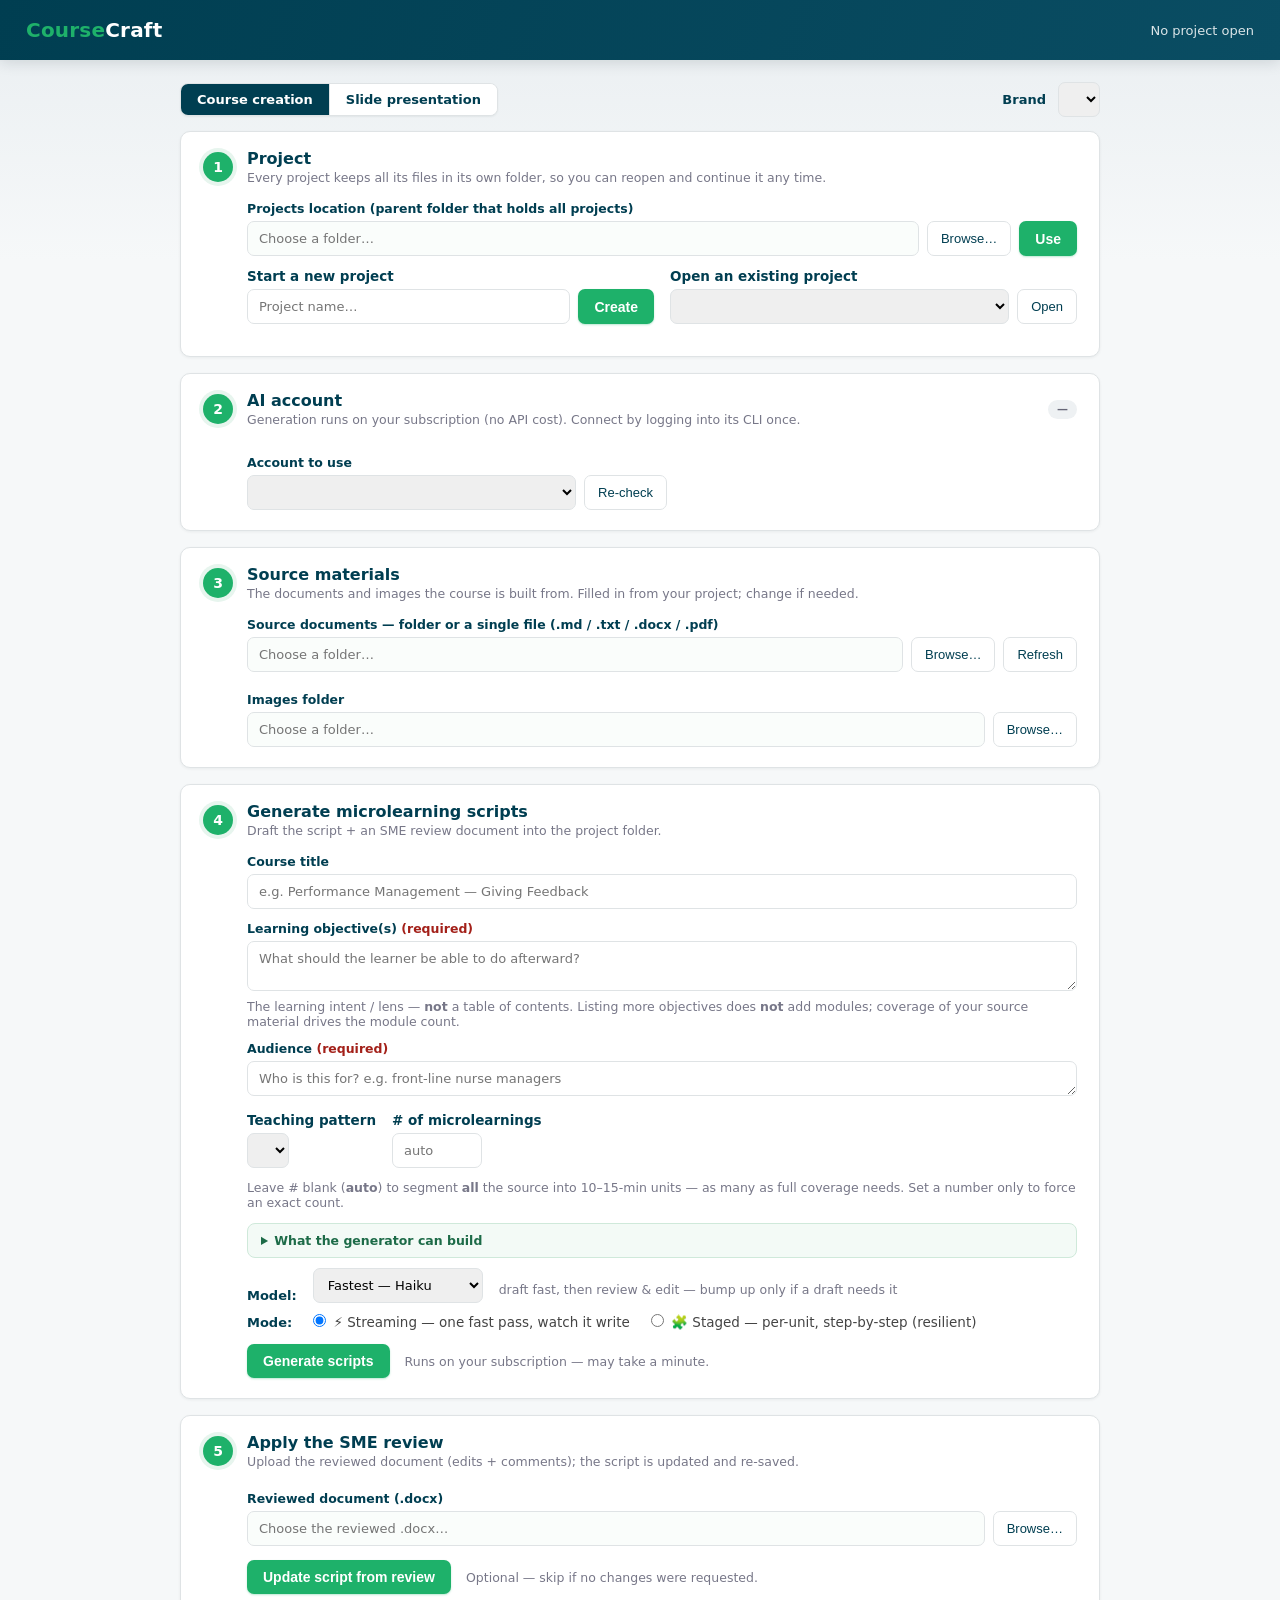
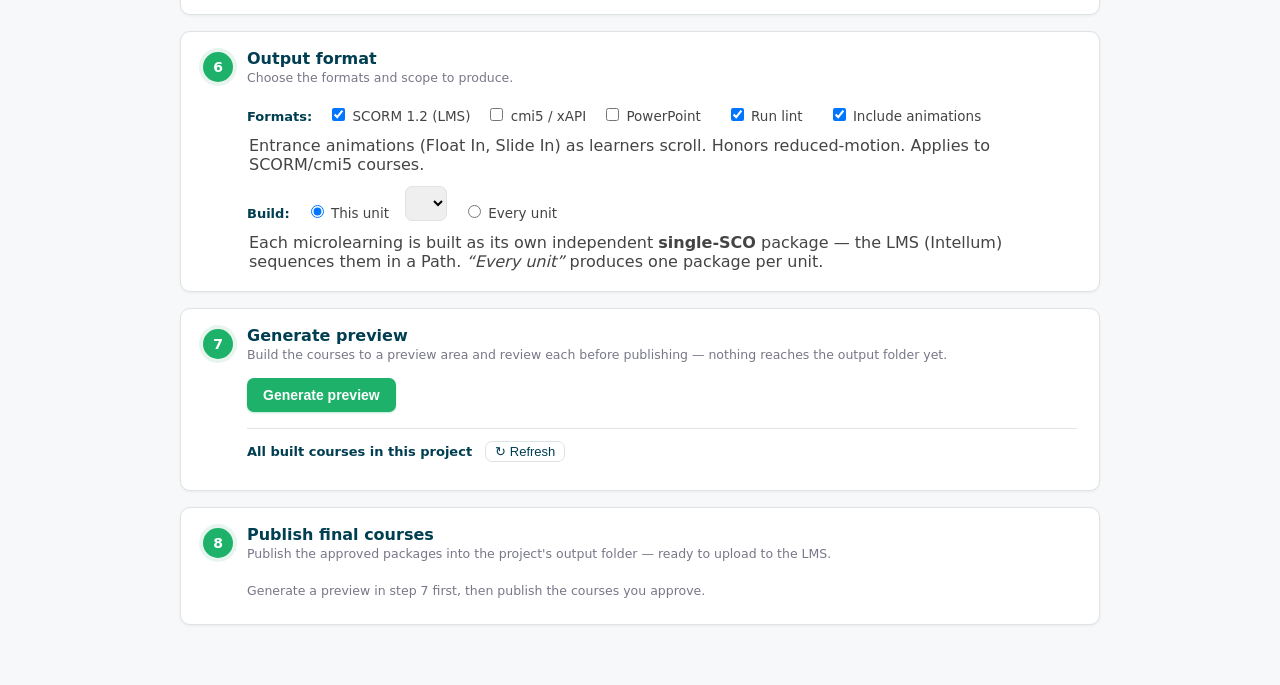
==== commit 80f2f276: "commit" ====
--- a/dashboard/index.html
+++ b/dashboard/index.html
@@ -4,7 +4,7 @@
 <meta charset="utf-8">
 <meta name="viewport" content="width=device-width, initial-scale=1">
 <meta name="csrf-token" content="__CSRF_TOKEN__">
-<title>Course Builder</title>
+<title>CourseCraft</title>
 <style>
   :root { --accent:#1EB16A; --navy:#003E51; --grey:#444; --line:#dfe3e5; --bg:#f6f8f9; --mut:#778; }
   * { box-sizing:border-box; }
@@ -105,7 +105,7 @@
 </head>
 <body>
 <header>
-  <h1><span class="accent">Course</span> Builder</h1>
+  <h1><span class="accent">Course</span>Craft</h1>
   <span class="sub" id="hdr_project">No project open</span>
 </header>
 
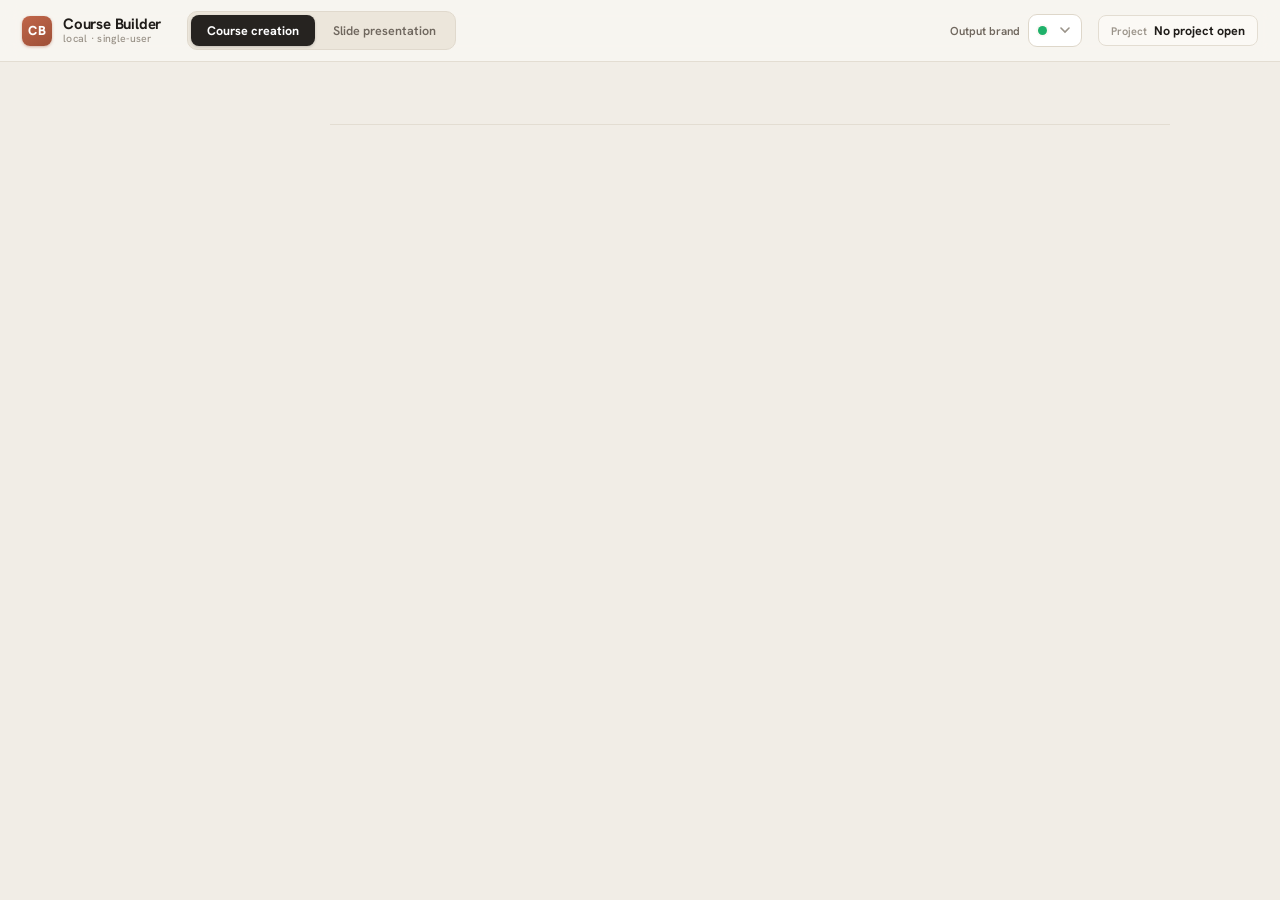
==== commit dc1d287d: "commit" ====
--- a/dashboard/index.html
+++ b/dashboard/index.html
@@ -4,119 +4,334 @@
 <meta charset="utf-8">
 <meta name="viewport" content="width=device-width, initial-scale=1">
 <meta name="csrf-token" content="__CSRF_TOKEN__">
-<title>CourseCraft</title>
+<title>Course Builder</title>
+<link rel="preconnect" href="https://fonts.googleapis.com">
+<link rel="preconnect" href="https://fonts.gstatic.com" crossorigin>
+<link href="https://fonts.googleapis.com/css2?family=Hanken+Grotesk:wght@400;500;600;700;800&family=IBM+Plex+Mono:wght@400;500;600&family=Open+Sans:wght@400;600;700;800&family=Open+Sans+Condensed:wght@700&display=swap" rel="stylesheet">
 <style>
-  :root { --accent:#1EB16A; --navy:#003E51; --grey:#444; --line:#dfe3e5; --bg:#f6f8f9; --mut:#778; }
+  /* ============================================================
+     Course Builder — design system (Claude Design port, 2026-06-26)
+     Neutral, warm "paper/clay" tool chrome. The TeleTracking brand
+     (green/navy) is reserved for the CONTENT the tool previews &
+     exports (the SVG slide posters + built packages), never the chrome.
+     Every color is a CSS variable so the palette can be retuned in one place.
+     ============================================================ */
+  :root {
+    --font-ui:'Hanken Grotesk',system-ui,-apple-system,'Segoe UI',Roboto,sans-serif;
+    --font-mono:'IBM Plex Mono',ui-monospace,Menlo,Consolas,monospace;
+    /* surfaces */
+    --bg:#F1EDE6; --surface:#FBF9F5; --sunken:#F4F0E8; --bar:rgba(248,246,241,.86);
+    /* ink */
+    --ink:#1F1C19; --ink-strong:#262320; --ink-2:#4A443D;
+    --body:#6F675E; --muted:#857C71; --faint:#9A9389; --faint-2:#A89F92;
+    /* hairlines */
+    --line:#E6E0D5; --line-2:#E3DDD2; --line-3:#DED7CA; --line-4:#DAD3C6; --hair:#EAE4D9;
+    /* clay accent */
+    --accent:#C0664A; --accent-2:#A4523A; --accent-soft:#F6E9E2; --accent-soft-2:#FBEFE9; --accent-ring:#F1DDD3;
+    --dark-btn:#262320; --dark-btn-2:#3A352F;
+    /* status */
+    --ok:#3F7D5F; --ok-ink:#23503B; --ok-bg:#E9F2EC; --ok-line:#CBE3D5;
+    --warn:#B07D2A; --warn-ink:#8A5A38; --warn-bg:#F6EDD9; --warn-line:#EBDCB6; --warn-bg-2:#FBF1E9; --warn-line-2:#ECD6C4;
+    --err:#A23A2C; --err-bg:#FBECE8; --err-line:#ECD3CC;
+    --console-bg:#15201C; --console-ink:#CFE9DC; --console-cursor:#7FD8A8;
+    /* output-brand accent (the ONE green allowed in chrome: status dot + slideshow Next) */
+    --brand-green:#1EB16A;
+    --r-card:14px; --r-ctl:9px; --r-sm:8px; --r-pill:20px;
+  }
   * { box-sizing:border-box; }
-  body { margin:0; font-family:"Open Sans",system-ui,-apple-system,"Segoe UI",Roboto,sans-serif; color:var(--grey); background:var(--bg); }
-  header { background:var(--navy); color:#fff; padding:18px 26px; display:flex; align-items:center; gap:14px; }
-  header h1 { font-size:20px; margin:0; font-weight:700; } header .accent { color:var(--accent); }
-  header .sub { margin-left:auto; font-size:13px; opacity:.85; }
-  .wrap { max-width:940px; margin:22px auto 60px; padding:0 20px; }
-  .topbar { display:flex; align-items:center; gap:12px; justify-content:flex-end; margin-bottom:14px; }
-  .modeswitch { margin-right:auto; display:inline-flex; border:1px solid var(--line); border-radius:8px; overflow:hidden; background:#fff; }
-  .mode-btn { border:none; background:#fff; color:var(--navy); padding:8px 16px; font-size:13px; font-weight:600; font-family:inherit; cursor:pointer; }
-  .mode-btn.active { background:var(--navy); color:#fff; }
-  .mode-btn + .mode-btn { border-left:1px solid var(--line); }
-  .slide-card { border:1px solid var(--line); border-radius:9px; padding:10px 12px; margin:10px 0; background:#fcfdfd; }
-  .slide-card-head { display:flex; align-items:center; gap:8px; flex-wrap:wrap; margin-bottom:7px; }
-  .slide-card-head .slide-n { font-weight:700; color:var(--navy); font-size:13px; }
-  .slide-card-head select { padding:5px 8px; font-size:12.5px; }
-  .slide-card-head .slidemeta { flex:1; min-width:120px; font-size:11.5px; }
-  .slide-card textarea { width:100%; font-family:ui-monospace,Menlo,Consolas,monospace; font-size:12px; white-space:pre; line-height:1.4; }
-  button.ghost.xs { padding:3px 9px; font-size:13px; line-height:1; }
-  .topbar label { font-size:13px; font-weight:600; color:var(--navy); }
-  select { padding:8px 10px; border:1px solid var(--line); border-radius:7px; font-size:13px; font-family:inherit; }
-  .stage { background:#fff; border:1px solid var(--line); border-radius:10px; padding:0; margin-bottom:16px; overflow:hidden; }
-  .stage-head { display:flex; align-items:center; gap:14px; padding:15px 22px; }
-  .num { flex:none; width:30px; height:30px; border-radius:50%; background:var(--accent); color:#fff; display:flex; align-items:center; justify-content:center; font-weight:700; font-size:14px; }
-  .stage-head h2 { margin:0; font-size:16px; color:var(--navy); }
-  .stage-head .desc { font-size:12.5px; color:var(--mut); margin-top:2px; }
-  .pill { font-size:11px; font-weight:700; padding:3px 9px; border-radius:20px; margin-left:auto; }
-  .pill.ready { background:#eef7f1; color:#1d6b48; } .pill.wait { background:#eef1f3; color:#667; }
-  .stage-body { padding:0 22px 20px 66px; }
-  label.fld { display:block; font-size:12.5px; font-weight:600; color:var(--navy); margin:12px 0 5px; }
-  .req { color:#a32019; }
+  body { margin:0; font-family:var(--font-ui); color:var(--ink); background:var(--bg);
+         -webkit-font-smoothing:antialiased; }
+  code { background:var(--sunken); padding:1px 6px; border-radius:5px; font-size:12px; font-family:var(--font-mono); color:var(--body); }
+
+  /* ============ TOP BAR ============ */
+  header.topbar { position:sticky; top:0; z-index:30; background:var(--bar);
+    backdrop-filter:saturate(1.2) blur(10px); -webkit-backdrop-filter:saturate(1.2) blur(10px);
+    border-bottom:1px solid var(--line-2); display:flex; align-items:center; gap:18px; padding:11px 22px; }
+  .brandmark { display:flex; align-items:center; gap:11px; }
+  .brandmark .logo { width:30px; height:30px; border-radius:8px;
+    background:linear-gradient(150deg,#C0664A,#9E4F37); color:#fff; display:flex; align-items:center;
+    justify-content:center; font-weight:800; font-size:13px; letter-spacing:.5px; box-shadow:0 1px 3px rgba(158,79,55,.4); }
+  .brandtext { line-height:1.05; }
+  .brandtext .bt1 { font-size:15px; font-weight:700; letter-spacing:-.2px; color:var(--ink); }
+  .brandtext .bt2 { font-size:10.5px; color:var(--faint); font-weight:500; letter-spacing:.3px; }
+  .modeswitch { display:inline-flex; background:#ECE6DB; border:1px solid #E0D9CD; border-radius:10px; padding:3px; gap:2px; margin-left:8px; }
+  .mode-btn { border:none; border-radius:8px; background:transparent; color:var(--body); padding:7px 16px;
+    font-size:12.5px; font-weight:600; font-family:inherit; cursor:pointer; transition:background .15s,color .15s,box-shadow .15s; }
+  .mode-btn.active { background:var(--dark-btn); color:#fff; font-weight:700; box-shadow:0 1px 3px rgba(0,0,0,.18); }
+  .mode-btn:not(.active):hover { color:var(--ink); }
+  .topbar-right { margin-left:auto; display:flex; align-items:center; gap:16px; }
+  .brandsel { display:flex; align-items:center; gap:8px; }
+  .brandsel-label { font-size:11.5px; font-weight:600; color:var(--body); cursor:help; }
+  .brandsel-wrap { position:relative; display:flex; align-items:center; }
+  .brandsel-wrap .brand-dot { position:absolute; left:10px; width:9px; height:9px; border-radius:50%;
+    background:var(--brand-green); box-shadow:0 0 0 2px var(--surface); pointer-events:none; }
+  .brandsel-wrap select { padding:7px 26px 7px 26px; font-weight:600; color:var(--ink); }
+  .projchip { display:flex; align-items:center; gap:7px; padding:6px 12px; background:var(--surface);
+    border:1px solid var(--line-2); border-radius:var(--r-sm); }
+  .projchip .pc-k { font-size:11px; color:var(--faint); font-weight:600; }
+  .projchip #hdr_project { font-size:12.5px; font-weight:700; color:var(--ink); }
+
+  /* ============ BODY: rail + main ============ */
+  .body { display:flex; align-items:flex-start; gap:0; max-width:1240px; margin:0 auto; }
+  .rail { flex:0 0 270px; align-self:stretch; padding:30px 24px 40px; position:sticky; top:55px; }
+  .rail-kicker { font-size:11px; font-weight:700; letter-spacing:.8px; text-transform:uppercase; color:var(--faint-2); margin-bottom:4px; }
+  .rail-prog { font-size:13px; font-weight:600; color:var(--body); margin-bottom:22px; }
+  .rail-list { display:flex; flex-direction:column; }
+  .rail-step { display:flex; gap:13px; cursor:pointer; }
+  .rail-mark { display:flex; flex-direction:column; align-items:center; align-self:stretch; }
+  .rail-dot { width:26px; height:26px; border-radius:50%; display:flex; align-items:center; justify-content:center;
+    font-size:13px; font-weight:700; flex:none; transition:background .15s,box-shadow .15s; }
+  .rail-line { width:2px; flex:1; min-height:14px; margin:5px 0 1px; background:var(--line-2); border-radius:2px; }
+  .rail-txt { padding-bottom:18px; min-width:0; }
+  .rail-title { font-size:13.5px; font-weight:500; color:var(--faint-2); transition:color .15s; }
+  .rail-status { font-size:11px; color:var(--faint-2); font-weight:500; margin-top:1px; }
+  .rail-step.done .rail-dot { background:var(--dark-btn); color:#fff; }
+  .rail-step.done .rail-line { background:#C7BFAF; }
+  .rail-step.done .rail-title { font-weight:600; color:var(--body); }
+  .rail-step.current .rail-dot { background:var(--accent); color:#fff; font-weight:800; box-shadow:0 0 0 4px var(--accent-ring); }
+  .rail-step.current .rail-title { font-size:14px; font-weight:800; color:var(--ink); letter-spacing:-.2px; }
+  .rail-step.up .rail-dot { background:var(--surface); border:1.5px solid #D8D2C7; color:var(--faint-2); font-weight:700; }
+  .rail-step:hover .rail-title { color:var(--ink); }
+
+  .main { flex:1; min-width:0; padding:30px 40px 80px; max-width:920px; }
+
+  /* ============ STAGE (one visible at a time) ============ */
+  .stage { display:none; }
+  .stage-head { display:flex; align-items:flex-start; gap:0; padding:0; margin:0 0 22px; }
+  .stage-head > div { flex:1; min-width:0; }
+  .num { display:none; }                 /* the rail carries the step number now */
+  .stage-head h2 { margin:0; font-size:27px; font-weight:800; letter-spacing:-.6px; color:var(--ink); }
+  .stage-head .desc { font-size:14.5px; line-height:1.5; color:var(--body); margin-top:9px; max-width:640px; }
+  .stage-body { background:var(--surface); border:1px solid var(--line); border-radius:var(--r-card);
+    padding:22px; box-shadow:0 1px 2px rgba(60,50,40,.04); }
+
+  /* ============ FORM CONTROLS ============ */
+  label.fld { display:block; font-size:12px; font-weight:700; color:var(--ink-2); margin:16px 0 7px; }
+  label.fld:first-child, .stage-body > label.fld:first-of-type { }
+  .req { color:var(--accent); font-weight:600; }
   .pathrow { display:flex; gap:8px; } .pathrow input, .pathrow select { flex:1; }
-  input, textarea { padding:9px 11px; border:1px solid var(--line); border-radius:7px; font-size:13px; font-family:inherit; }
-  input[readonly] { background:#fafdfb; }
+  input, textarea, select { padding:10px 12px; border:1px solid var(--line-3); border-radius:var(--r-ctl);
+    font-size:13px; font-family:inherit; background:#fff; color:var(--ink);
+    transition:border-color .15s, box-shadow .15s; }
+  textarea { resize:vertical; line-height:1.5; }
+  select { appearance:none; -webkit-appearance:none; padding-right:30px;
+    background-image:url("data:image/svg+xml;utf8,<svg xmlns='http://www.w3.org/2000/svg' width='10' height='7' viewBox='0 0 10 7'><path d='M1 1l4 4 4-4' stroke='%239A9389' stroke-width='1.6' fill='none' stroke-linecap='round'/></svg>");
+    background-repeat:no-repeat; background-position:right 11px center; cursor:pointer; }
+  input[readonly] { background:var(--sunken); font-family:var(--font-mono); font-size:12.5px; color:var(--body); }
+  input:focus, textarea:focus, select:focus { outline:none; border-color:var(--accent); box-shadow:0 0 0 3px rgba(192,102,74,.16); }
+  /* native radios / checkboxes keep their native look (the scope toggles are buttons, not these) */
+  input[type=radio], input[type=checkbox] { -webkit-appearance:auto; appearance:auto; width:auto; padding:0;
+    border:0; background:none; box-shadow:none; accent-color:var(--accent); cursor:pointer; vertical-align:-2px; }
   .full { width:100%; }
-  button.btn { background:var(--accent); color:#fff; border:none; border-radius:7px; padding:9px 16px; font-size:14px; font-weight:600; cursor:pointer; }
-  button.btn:disabled { background:#b7c2c0; cursor:not-allowed; }
-  button.ghost { background:#fff; color:var(--navy); border:1px solid var(--line); border-radius:7px; padding:8px 13px; font-size:13px; cursor:pointer; }
-  .detected { background:#eef7f1; border:1px solid #cfe9da; color:#1d6b48; padding:9px 12px; border-radius:7px; font-size:13px; margin:12px 0; }
-  .filelist { font-size:12.5px; color:var(--mut); margin:8px 0; max-height:120px; overflow:auto; }
-  .row { display:flex; flex-wrap:wrap; gap:16px; align-items:flex-end; margin:12px 0; }
-  .row .grow { flex:1; min-width:240px; } .row strong { font-size:13px; color:var(--navy); } .row label { font-size:13.5px; cursor:pointer; }
-  .result { display:flex; align-items:center; gap:10px; padding:9px 12px; border-radius:7px; font-size:13px; margin:7px 0; flex-wrap:wrap; }
-  .result.ok { background:#eef7f1; color:#1d6b48; } .result.err { background:#fdecea; color:#a32019; }
-  .result .name { font-weight:600; } .result .file { color:#666; } .result .sp { margin-left:auto; }
-  details.log { font-size:12px; margin:4px 0 10px; } details.log pre { background:#0d2530; color:#cfe; padding:10px; border-radius:6px; overflow:auto; max-height:220px; }
-  .hint { font-size:12.5px; color:var(--mut); margin:6px 0; }
-  code { background:#eef2f3; padding:1px 5px; border-radius:4px; font-size:12px; }
-  /* picker modal */
-  .modal-bg { position:fixed; inset:0; background:rgba(0,30,40,.45); display:none; align-items:center; justify-content:center; }
+
+  /* buttons */
+  button.btn { background:linear-gradient(135deg,var(--accent),var(--accent-2)); color:#fff; border:none;
+    border-radius:11px; padding:11px 20px; font-size:14px; font-weight:700; font-family:inherit; cursor:pointer;
+    box-shadow:0 2px 10px rgba(158,79,55,.28); transition:filter .15s, box-shadow .15s, transform .05s; }
+  button.btn:hover:not(:disabled) { filter:brightness(1.05); box-shadow:0 4px 14px rgba(158,79,55,.36); }
+  button.btn:active:not(:disabled) { transform:translateY(1px); }
+  button.btn:disabled { background:#CDBBB1; box-shadow:none; cursor:not-allowed; }
+  button.btn.xs { padding:6px 13px; font-size:12px; border-radius:var(--r-sm); box-shadow:none; }
+  button.btn-dark { background:var(--dark-btn); color:#fff; border:none; border-radius:10px; padding:10px 22px;
+    font-size:13.5px; font-weight:700; font-family:inherit; cursor:pointer; transition:filter .15s, transform .05s; }
+  button.btn-dark:hover:not(:disabled) { filter:brightness(1.18); }
+  button.btn-dark:disabled { opacity:.4; cursor:default; }
+  button.ghost { background:#fff; color:var(--ink-2); border:1px solid var(--line-4); border-radius:var(--r-ctl);
+    padding:9px 14px; font-size:13px; font-weight:600; font-family:inherit; cursor:pointer; transition:background .15s, border-color .15s; }
+  button.ghost:hover { background:var(--sunken); border-color:var(--line-3); }
+  button.ghost.xs { padding:6px 12px; font-size:12px; }
+
+  .detected { background:var(--ok-bg); border:1px solid var(--ok-line); color:var(--ok-ink); padding:12px 15px;
+    border-radius:11px; font-size:13px; margin:14px 0; font-weight:500; }
+  .detected button.ghost { border-color:#BBD9C6; color:#2C6047; }
+  .filelist { font-size:12.5px; color:var(--faint); margin:9px 0; max-height:140px; overflow:auto; line-height:1.6; }
+  .row { display:flex; flex-wrap:wrap; gap:16px; align-items:flex-end; margin:14px 0; }
+  .row .grow { flex:1; min-width:240px; }
+  .row strong { font-size:12px; font-weight:700; color:var(--ink-2); }
+  .row label { font-size:13px; cursor:pointer; color:var(--ink-2); }
+  .hint { font-size:12.5px; color:var(--faint); margin:6px 0; line-height:1.55; }
+
+  /* result / status boxes (success / error) */
+  .result { display:flex; align-items:center; gap:11px; padding:12px 15px; border-radius:11px;
+    font-size:13px; margin:9px 0; flex-wrap:wrap; }
+  .result.ok { background:var(--ok-bg); border:1px solid var(--ok-line); color:var(--ok-ink); }
+  .result.err { background:var(--err-bg); border:1px solid var(--err-line); color:var(--err); }
+  .result .name { font-weight:700; } .result .file { color:var(--muted); font-family:var(--font-mono); font-size:11.5px; }
+  .result .sp { margin-left:auto; }
+  .result button.ghost { padding:7px 13px; font-size:12.5px; }
+  .result.ok button.ghost { border-color:#BBD9C6; color:#2C6047; }
+  details.log { font-size:12px; margin:4px 0 10px; }
+  details.log summary { cursor:pointer; color:var(--muted); }
+  details.log pre { background:var(--console-bg); color:var(--console-ink); padding:12px; border-radius:8px;
+    overflow:auto; max-height:220px; font-family:var(--font-mono); }
+
+  /* C1 build report — silent-drop / mis-scoring surface beside each result */
+  details.buildreport { font-size:12.5px; margin:-2px 0 10px; border-radius:8px; padding:8px 12px; }
+  details.buildreport.has-err { background:var(--err-bg); border:1px solid var(--err-line); }
+  details.buildreport.has-warn { background:#FBF3E2; border:1px solid #E8D5A8; }
+  details.buildreport summary { cursor:pointer; font-weight:600; color:var(--err); }
+  details.buildreport.has-warn summary { color:#8A6D1A; }
+  details.buildreport ul { margin:6px 0 2px; padding-left:4px; list-style:none; }
+  details.buildreport li { margin:3px 0; line-height:1.4; }
+  details.buildreport li.br-err { color:var(--err); }
+  details.buildreport li.br-warn { color:#7A5E12; }
+
+  /* capability / collapsible note */
+  details.capnote { margin:16px 0 2px; border:1px solid var(--line); background:var(--surface);
+    border-radius:11px; padding:0; overflow:hidden; }
+  details.capnote summary { cursor:pointer; list-style:none; padding:13px 16px; font-weight:700;
+    color:var(--ink-2); font-size:12.5px; }
+  details.capnote summary::-webkit-details-marker { display:none; }
+  details.capnote summary::before { content:'＋'; color:var(--accent); margin-right:8px; font-weight:700; }
+  details.capnote[open] summary::before { content:'－'; }
+  details.capnote > div { padding:0 16px 15px; font-size:12.5px; color:var(--body); line-height:1.6; }
+  details.capnote > div b, details.capnote > div strong { color:var(--ink-2); }
+
+  /* spinner — currentColor so it shows on clay buttons (white) AND on light result rows */
+  .spin { display:inline-block; width:12px; height:12px; margin-right:7px; vertical-align:-1px;
+    border:2px solid currentColor; border-right-color:transparent; border-radius:50%; opacity:.85;
+    animation:spin .7s linear infinite; }
+  @keyframes spin { to { transform:rotate(360deg); } }
+  @keyframes cb-blink { 0%,100%{opacity:1} 50%{opacity:0} }
+
+  /* live streaming console */
+  pre.gen-live { background:var(--console-bg); color:var(--console-ink); padding:16px 18px; border-radius:8px;
+    max-height:340px; overflow:auto; font-size:12px; line-height:1.5; white-space:pre-wrap; word-break:break-word;
+    margin:0; font-family:var(--font-mono); }
+  details.capnote pre.gen-live { margin-top:8px; border-radius:0; }
+
+  /* AI connection pill */
+  .pill { font-size:11.5px; font-weight:700; padding:5px 12px; border-radius:var(--r-pill); }
+  .pill.ready { background:var(--ok-bg); color:#2C6047; }
+  .pill.wait { background:#EFE9DE; color:var(--muted); }
+
+  /* ============ SLIDE ROW (the §7.1 regenerate console) ============ */
+  .slide-row { display:flex; gap:14px; padding:13px; background:var(--surface); border:1px solid var(--line);
+    border-radius:13px; box-shadow:0 1px 2px rgba(60,50,40,.04); margin:0 0 11px; }
+  .slide-thumb { flex:0 0 168px; width:168px; height:95px; padding:0; border:1px solid #DDD6C8;
+    border-radius:var(--r-sm); background:var(--sunken); overflow:hidden; cursor:pointer; align-self:flex-start;
+    display:block; position:relative; box-shadow:0 1px 3px rgba(0,0,0,.08); transition:box-shadow .15s, border-color .15s; }
+  .slide-thumb:hover { border-color:var(--accent); box-shadow:0 0 0 2px var(--accent-ring); }
+  .slide-thumb svg { display:block; width:100%; height:100%; }
+  .slide-thumb .thumb-ph { position:absolute; inset:0; display:flex; align-items:center; justify-content:center; color:var(--faint-2); font-size:11px; }
+  .slide-row-body { flex:1; min-width:0; display:flex; flex-direction:column; gap:9px; }
+  .srow1, .srow2, .srow3 { display:flex; align-items:center; gap:9px; flex-wrap:wrap; }
+  .slide-row .slide-n { width:23px; height:23px; border-radius:7px; background:#0B2C37; color:#fff;
+    font-size:11.5px; font-weight:700; display:inline-flex; align-items:center; justify-content:center; flex:none; }
+  .slide-row .slide-title { font-size:13.5px; font-weight:700; color:var(--ink);
+    max-width:300px; overflow:hidden; text-overflow:ellipsis; white-space:nowrap; }
+  .slide-row .sp { flex:1; }
+  .slide-row .sel-wrap select { padding:6px 26px 6px 10px; font-size:12px; font-weight:600; border-radius:var(--r-sm); }
+  .slide-row .sl-theme.themed { background:#0B2C37; color:#fff; font-weight:700; border-color:#0B2C37;
+    background-image:url("data:image/svg+xml;utf8,<svg xmlns='http://www.w3.org/2000/svg' width='10' height='7' viewBox='0 0 10 7'><path d='M1 1l4 4 4-4' stroke='%23ffffff' stroke-width='1.6' fill='none' stroke-linecap='round'/></svg>"); }
+  .regen-lbl { font-size:11px; font-weight:700; color:var(--faint-2); text-transform:uppercase; letter-spacing:.4px; }
+  .scopeseg { display:inline-flex; background:#EFE9DE; border-radius:var(--r-sm); padding:3px; gap:2px; }
+  .scope-btn { padding:5px 11px; border:none; border-radius:6px; background:transparent; color:var(--muted);
+    font-family:inherit; font-size:11.5px; font-weight:600; cursor:pointer; transition:background .12s,color .12s; }
+  .scope-btn.active { background:var(--accent); color:#fff; font-weight:700; }
+  .iconbtn { width:28px; height:28px; border:1px solid var(--line-3); border-radius:var(--r-sm); background:#fff;
+    cursor:pointer; color:var(--muted); font-size:12px; line-height:1; transition:background .12s,border-color .12s; }
+  .iconbtn:hover:not(:disabled) { background:var(--sunken); }
+  .iconbtn:disabled { opacity:.4; cursor:default; }
+  .iconbtn.danger { border-color:var(--err-line); color:var(--err); }
+  .iconbtn.danger:hover { background:var(--err-bg); }
+  .slide-row .guide-arrow { color:var(--line-4); font-size:13px; }
+  .slide-row .sl-guide { flex:1; min-width:160px; font-size:12px; padding:6px 11px; border:1px solid var(--line-2); border-radius:var(--r-sm); }
+  .slide-row .row-flash { font-size:11.5px; font-weight:700; white-space:nowrap; }
+
+  /* deck toolbar (add slide / open json) */
+  .deck-tools { display:flex; align-items:center; gap:9px; flex-wrap:wrap; }
+
+  /* empty state */
+  .empty { border:1.5px dashed var(--line-4); border-radius:var(--r-card); padding:40px; text-align:center; background:var(--surface); }
+  .empty .ico { font-size:30px; opacity:.4; }
+  .empty .t { font-size:14px; font-weight:700; color:var(--ink-2); margin-top:8px; }
+  .empty .s { font-size:12.5px; color:var(--faint); margin-top:5px; }
+
+  /* ============ FOOTER NAV ============ */
+  .footnav { display:flex; align-items:center; gap:12px; margin-top:32px; padding-top:20px; border-top:1px solid var(--line-2); }
+  .footnav .nav-sp { flex:1; }
+  .footnav .nav-prog { font-size:12px; color:var(--faint-2); }
+  .footnav .ghost:disabled { background:var(--sunken); color:#C0BBAE; cursor:default; }
+
+  /* ============ PICKER MODAL ============ */
+  .modal-bg { position:fixed; inset:0; background:rgba(20,16,12,.42); display:none; align-items:center; justify-content:center; z-index:70; }
   .modal-bg.show { display:flex; }
-  .modal { background:#fff; width:560px; max-width:92vw; max-height:80vh; border-radius:12px; overflow:hidden; display:flex; flex-direction:column; }
-  .modal h3 { margin:0; padding:16px 20px; background:var(--navy); color:#fff; font-size:15px; }
-  .crumb { padding:10px 18px; font-size:12px; color:#567; background:#eef2f3; word-break:break-all; }
+  .modal { background:var(--surface); width:560px; max-width:92vw; max-height:80vh; border-radius:16px;
+    overflow:hidden; display:flex; flex-direction:column; box-shadow:0 30px 80px rgba(0,0,0,.35); }
+  .modal h3 { margin:0; padding:16px 20px; border-bottom:1px solid var(--hair); color:var(--ink); font-size:14px; font-weight:700; }
+  .crumb { padding:10px 20px; font-size:11.5px; color:var(--muted); background:var(--sunken); word-break:break-all; font-family:var(--font-mono); }
   .listing { flex:1; overflow:auto; padding:6px 0; }
-  .item { padding:9px 20px; cursor:pointer; font-size:14px; display:flex; gap:9px; align-items:center; }
-  .item:hover { background:#eef7f1; } .item .ic { width:18px; text-align:center; } .item.file { color:var(--navy); }
-  .item.muted { color:#9aa6ab; cursor:default; } .item.muted:hover { background:transparent; }
-  .modal-foot { padding:12px 18px; border-top:1px solid var(--line); display:flex; gap:10px; align-items:center; }
-  .modal-foot .sel { font-size:12px; color:#678; flex:1; word-break:break-all; }
-
-  /* ---- visual refresh (overrides; keeps all existing structure + IDs) ---- */
-  body { background:linear-gradient(180deg,#e9eef1 0,var(--bg) 260px) no-repeat; }
-  header { position:sticky; top:0; z-index:20; box-shadow:0 2px 14px rgba(0,30,40,.14);
-           background:linear-gradient(110deg,var(--navy),#0a4d63); }
-  header h1 { letter-spacing:.2px; }
-  .wrap { max-width:960px; }
-  .modeswitch { box-shadow:0 1px 2px rgba(0,30,40,.06); }
-  .mode-btn { transition:background .15s,color .15s; }
-  .mode-btn:not(.active):hover { background:#f0f7f3; }
-  .stage { box-shadow:0 1px 3px rgba(0,30,40,.06); transition:box-shadow .2s, transform .2s; }
-  .stage:hover { box-shadow:0 8px 24px rgba(0,30,40,.10); transform:translateY(-1px); }
-  .stage-head { padding-top:17px; padding-bottom:16px; }
-  .num { box-shadow:0 0 0 4px #e7f5ee; transition:transform .2s, box-shadow .2s; }
-  .stage:hover .num { transform:scale(1.07); box-shadow:0 0 0 4px #dcf0e6; }
-  button.btn { box-shadow:0 1px 2px rgba(30,177,106,.3); transition:filter .15s, box-shadow .15s, transform .05s; }
-  button.btn:hover:not(:disabled) { filter:brightness(1.06); box-shadow:0 4px 12px rgba(30,177,106,.38); }
-  button.btn:active:not(:disabled) { transform:translateY(1px); }
-  button.ghost { transition:background .15s, border-color .15s; }
-  button.ghost:hover { background:#f0f7f3; border-color:#bcdccc; }
-  select, input, textarea { transition:border-color .15s, box-shadow .15s; }
-  select:focus, input:focus, textarea:focus { outline:none; border-color:var(--accent); box-shadow:0 0 0 3px rgba(30,177,106,.15); }
-  /* spinner for busy buttons */
-  .spin { display:inline-block; width:12px; height:12px; margin-right:7px; vertical-align:-1px;
-          border:2px solid rgba(255,255,255,.45); border-top-color:#fff; border-radius:50%; animation:spin .7s linear infinite; }
-  @keyframes spin { to { transform:rotate(360deg); } }
-  /* capability note */
-  details.capnote { margin:13px 0 2px; border:1px solid #cfe9da; background:#f3faf6; border-radius:8px; padding:9px 13px; }
-  details.capnote summary { cursor:pointer; font-weight:600; color:#1d6b48; font-size:12.5px; }
-  details.capnote > div { margin-top:8px; font-size:12.5px; color:var(--grey); line-height:1.55; }
-  details.log summary { cursor:pointer; }
-  /* live streaming output */
-  pre.gen-live { background:#0d2530; color:#cfe; padding:12px; border-radius:8px; max-height:340px;
-                 overflow:auto; font-size:12px; line-height:1.45; white-space:pre-wrap; word-break:break-word; margin:0; }
-  details.capnote pre.gen-live { margin-top:8px; }
+  .item { padding:10px 20px; cursor:pointer; font-size:13.5px; display:flex; gap:10px; align-items:center; color:var(--ink); }
+  .item:hover { background:var(--accent-soft); } .item .ic { width:18px; text-align:center; }
+  .item.file { color:var(--ink-2); }
+  .item.muted { color:var(--faint-2); cursor:default; } .item.muted:hover { background:transparent; }
+  .modal-foot { padding:14px 20px; border-top:1px solid var(--hair); display:flex; gap:10px; align-items:center; }
+  .modal-foot .sel { font-size:11.5px; color:var(--muted); flex:1; word-break:break-all; font-family:var(--font-mono); }
+
+  /* ============ SLIDESHOW OVERLAY ============ */
+  #sl_show { position:fixed; inset:0; background:rgba(12,10,8,.975); display:none; flex-direction:column; z-index:60; }
+  #sl_show.show { display:flex; }
+  .show-top { display:flex; align-items:center; gap:16px; padding:14px 22px; color:#E8E2D6; }
+  .show-top::before { content:'Slideshow preview'; font-size:13px; font-weight:700; letter-spacing:.3px; }
+  .show-sp { flex:1; }
+  .show-count { font-family:var(--font-mono); font-size:13px; opacity:.7; }
+  .show-tx { font-size:12px; opacity:.6; display:inline-flex; align-items:center; gap:8px; }
+  .show-tx select { background:rgba(255,255,255,.06); color:#E8E2D6; border:1px solid rgba(255,255,255,.2);
+    padding:6px 26px 6px 11px; font-size:12.5px;
+    background-image:url("data:image/svg+xml;utf8,<svg xmlns='http://www.w3.org/2000/svg' width='10' height='7' viewBox='0 0 10 7'><path d='M1 1l4 4 4-4' stroke='%239A9389' stroke-width='1.6' fill='none' stroke-linecap='round'/></svg>"); background-repeat:no-repeat; background-position:right 11px center; }
+  .show-x { width:34px; height:34px; background:rgba(255,255,255,.08); border:none; color:#E8E2D6;
+    font-size:17px; cursor:pointer; line-height:1; border-radius:var(--r-ctl); }
+  .show-x:hover { background:rgba(255,255,255,.16); }
+  .show-stage { flex:1; display:flex; align-items:center; justify-content:center; padding:0 26px 12px; min-height:0; overflow:hidden; }
+  .show-slide { width:min(90vw, calc((100vh - 170px) * 16 / 9)); aspect-ratio:16/9; background:#fff;
+    border-radius:10px; box-shadow:0 24px 80px rgba(0,0,0,.6); overflow:hidden; }
+  .show-slide svg { display:block; width:100%; height:100%; }
+  @keyframes nv-rise { from{opacity:0;transform:translateY(14px)} to{opacity:1;transform:none} }
+  #show_slide svg .nv-a { animation:nv-rise .5s ease both; transform-box:fill-box; }
+  @media (prefers-reduced-motion:reduce){ #show_slide svg .nv-a { animation:none; } }
+  .show-nav { display:flex; justify-content:center; gap:14px; padding:0 0 26px; }
+  .show-btn { border-radius:10px; padding:11px 24px; font-size:13.5px; font-weight:700; font-family:inherit; cursor:pointer; }
+  #show_prev.show-btn { background:rgba(255,255,255,.06); color:#E8E2D6; border:1px solid rgba(255,255,255,.18); font-weight:600; }
+  #show_prev.show-btn:hover:not(:disabled) { background:rgba(255,255,255,.12); }
+  #show_next.show-btn { background:var(--brand-green); color:#fff; border:none; }
+  #show_next.show-btn:hover:not(:disabled) { filter:brightness(1.07); }
+  .show-btn:disabled { opacity:.4; cursor:default; }
+  @keyframes sx-fade { from{opacity:0} to{opacity:1} }
+  @keyframes sx-next { from{transform:translateX(28%);opacity:0} to{transform:translateX(0);opacity:1} }
+  @keyframes sx-prev { from{transform:translateX(-28%);opacity:0} to{transform:translateX(0);opacity:1} }
+  @keyframes sx-wipe { from{clip-path:inset(0 100% 0 0)} to{clip-path:inset(0 0 0 0)} }
+  .sx-fade .show-slide { animation:sx-fade .32s ease both; }
+  .sx-next .show-slide { animation:sx-next .34s cubic-bezier(.22,.61,.36,1) both; }
+  .sx-prev .show-slide { animation:sx-prev .34s cubic-bezier(.22,.61,.36,1) both; }
+  .sx-wipe .show-slide { animation:sx-wipe .4s ease both; }
+  @media (prefers-reduced-motion: reduce) {
+    .sx-fade .show-slide,.sx-next .show-slide,.sx-prev .show-slide,.sx-wipe .show-slide { animation:none; }
+  }
 </style>
 </head>
 <body>
-<header>
-  <h1><span class="accent">Course</span>Craft</h1>
-  <span class="sub" id="hdr_project">No project open</span>
+<header class="topbar">
+  <div class="brandmark">
+    <div class="logo">CB</div>
+    <div class="brandtext"><div class="bt1">Course Builder</div><div class="bt2">local · single-user</div></div>
+  </div>
+  <div class="modeswitch">
+    <button class="mode-btn active" id="mode_course" onclick="setMode('course')">Course creation</button>
+    <button class="mode-btn" id="mode_slide" onclick="setMode('slide')">Slide presentation</button>
+  </div>
+  <div class="topbar-right">
+    <div class="brandsel" title="The output brand drives every preview, thumbnail and exported file. The tool chrome stays neutral; only the content it produces is branded.">
+      <span class="brandsel-label">Output brand</span>
+      <span class="brandsel-wrap"><span class="brand-dot"></span><select id="brand"></select></span>
+    </div>
+    <div class="projchip" id="projchip"><span class="pc-k">Project</span><span id="hdr_project">No project open</span></div>
+  </div>
 </header>
 
-<div class="wrap">
-  <div class="topbar">
-    <div class="modeswitch">
-      <button class="mode-btn active" id="mode_course" onclick="setMode('course')">Course creation</button>
-      <button class="mode-btn" id="mode_slide" onclick="setMode('slide')">Slide presentation</button>
-    </div>
-    <label>Brand</label><select id="brand"></select>
-  </div>
+<div class="body">
+  <aside class="rail" id="rail"></aside>
+  <main class="main">
 
   <div id="course_mode">
 
@@ -149,7 +364,7 @@
     <div class="stage-body">
       <div id="ai_status" class="hint"></div>
       <label class="fld">Account to use</label>
-      <div class="pathrow" style="max-width:420px"><select id="gen_provider"></select>
+      <div class="pathrow" style="max-width:420px"><select id="gen_provider" onchange="syncModelCtl('gen_provider','gen_model_row')"></select>
         <button class="ghost" onclick="refreshAI()">Re-check</button></div>
     </div>
   </div>
@@ -159,9 +374,9 @@
     <div class="stage-head"><div class="num">3</div>
       <div><h2>Source materials</h2><div class="desc">The documents and images the course is built from. Filled in from your project; change if needed.</div></div></div>
     <div class="stage-body">
-      <label class="fld" style="margin-top:0">Source documents — folder or a single file (.md / .txt / .docx / .pdf)</label>
+      <label class="fld" style="margin-top:0">Source documents — folder or a single file (.md · .txt · .csv · .doc / .docx · .rtf · .odt · .html · .pdf · images via OCR)</label>
       <div class="pathrow"><input id="src" placeholder="Choose a folder…" readonly>
-        <button class="ghost" onclick="pick('both','src',null,['md','txt','docx','pdf'])">Browse…</button>
+        <button class="ghost" onclick="pick('both','src',null,['md','txt','markdown','csv','doc','docx','rtf','odt','html','htm','pdf','png','jpg','jpeg','tif','tiff','bmp','gif','webp'])">Browse…</button>
         <button class="ghost" onclick="refreshSrc()">Refresh</button></div>
       <div id="src_files" class="filelist"></div>
       <label class="fld">Images folder</label>
@@ -184,25 +399,35 @@
       <textarea id="gen_aud" class="full" rows="1" placeholder="Who is this for? e.g. front-line nurse managers"></textarea>
       <div class="row">
         <div><label class="fld" style="margin-top:0">Teaching pattern</label><select id="gen_arch"></select></div>
+        <div><label class="fld" style="margin-top:0">Purpose</label>
+          <select id="gen_preset">
+            <option value="standard">Standard (default)</option>
+            <option value="compliance">Regulatory / policy compliance</option>
+            <option value="onboarding">New-hire onboarding</option>
+            <option value="product-skill">Product / software skill</option>
+            <option value="refresher">Quick refresher</option>
+          </select></div>
         <div><label class="fld" style="margin-top:0"># of microlearnings</label>
           <input id="gen_units" placeholder="auto" style="width:90px"></div>
       </div>
+      <p class="hint" style="margin:4px 0 0"><b>Purpose</b> tunes voice, depth, and assessment posture (orthogonal to the teaching pattern) — it never changes the brand or block set.</p>
       <p class="hint" style="margin:4px 0 0">Leave # blank (<b>auto</b>) to segment <b>all</b> the source into 10–15-min units — as many as full coverage needs. Set a number only to force an exact count.</p>
       <details class="capnote"><summary>What the generator can build</summary>
         <div>The draft is segmented into 10–15-min units, each grounded in adult-learning design. The AI chooses from the full block range as the content calls for it — <b>knowledge checks</b>, <b>drag-to-sort / categorize</b>, <b>flashcards</b>, <b>accordions</b>, <b>process &amp; timeline</b>, <b>comparison panels</b>, <b>infographics</b>, <b>charts</b> (from real sourced numbers only), images, and callouts — with optional entrance <b>animations</b>. You review and edit everything via the SME document before building.</div></details>
-      <div class="row" style="margin:10px 0 0"><strong>Model:</strong>
+      <div class="row" id="gen_model_row" style="margin:10px 0 0"><strong>Model:</strong>
         <select id="gen_model_sel">
-          <option value="haiku" selected>Fastest — Haiku</option>
-          <option value="sonnet">Balanced — Sonnet</option>
+          <option value="haiku">Fastest — Haiku</option>
+          <option value="sonnet" selected>Balanced — Sonnet</option>
           <option value="opus">Best — Opus</option>
           <option value="">CLI default</option></select>
-        <span class="hint">draft fast, then review &amp; edit — bump up only if a draft needs it</span></div>
+        <span class="hint" data-default="drafts on Sonnet (fast); the final pass from your SME review uses Opus">drafts on Sonnet (fast); the final pass from your SME review uses Opus</span></div>
       <div class="row" style="margin:8px 0 0"><strong>Mode:</strong>
-        <label><input type="radio" name="gen_mode" value="stream" checked> ⚡ Streaming — one fast pass, watch it write</label>
-        <label><input type="radio" name="gen_mode" value="staged"> 🧩 Staged — per-unit, step-by-step (resilient)</label></div>
+        <label><input type="radio" name="gen_mode" value="staged" checked> 🧩 Parallel — all modules at once (fastest for multi-unit)</label>
+        <label><input type="radio" name="gen_mode" value="stream"> ⚡ Streaming — one pass, watch it write live</label></div>
       <p style="margin:14px 0 0"><button class="btn" id="gen_go" onclick="generate()">Generate scripts</button>
         <span class="hint" style="margin-left:10px">Runs on your subscription — may take a minute.</span></p>
       <div id="gen_results"></div>
+      <div id="script_modules"></div>
     </div>
   </div>
 
@@ -269,18 +494,24 @@
   <div id="slide_mode" style="display:none">
 
     <!-- P1 — SOURCE & GENERATE -->
-    <div class="stage">
+    <div class="stage" id="ps1">
       <div class="stage-head"><div class="num">1</div>
         <div><h2>Source &amp; generate</h2><div class="desc">Point at your raw content (articles, docs); the AI converts it into slides using the shared layout templates. Same pipeline as a course — the output is a deck.</div></div></div>
       <div class="stage-body">
-        <label class="fld" style="margin-top:0">Source materials — folder or a single file (.md / .txt / .docx / .pdf)</label>
+        <label class="fld" style="margin-top:0">Source materials — folder or a single file (.md · .txt · .csv · .doc / .docx · .rtf · .odt · .html · .pdf · images via OCR)</label>
         <div class="pathrow"><input id="sl_src" placeholder="Choose a folder…" readonly>
-          <button class="ghost" onclick="pick('both','sl_src',null,['md','txt','docx','pdf'])">Browse…</button>
+          <button class="ghost" onclick="pick('both','sl_src',null,['md','txt','markdown','csv','doc','docx','rtf','odt','html','htm','pdf','png','jpg','jpeg','tif','tiff','bmp','gif','webp'])">Browse…</button>
           <button class="ghost" onclick="refreshSlSrc()">Refresh</button></div>
         <div id="sl_src_files" class="filelist"></div>
 
+        <label class="fld">Images folder (optional)</label>
+        <div class="pathrow"><input id="sl_images" placeholder="Choose a folder of images to use on slides…" readonly>
+          <button class="ghost" onclick="pick('dir','sl_images')">Browse…</button>
+          <button class="ghost" onclick="setv('sl_images','');renderDeck()">Clear</button></div>
+        <p class="hint" style="margin:4px 0 0">Pictures the deck can place on <b>image</b> / <b>image&nbsp;+&nbsp;text</b> slides. The AI only uses files that actually exist here; the preview and the built <code>.pptx</code> read from this folder. Leave blank for a text-only deck.</p>
+
         <label class="fld">AI account</label>
-        <div class="pathrow" style="max-width:460px"><select id="sl_provider"></select>
+        <div class="pathrow" style="max-width:460px"><select id="sl_provider" onchange="syncModelCtl('sl_provider','sl_model_row')"></select>
           <button class="ghost" onclick="refreshAI()">Re-check</button></div>
         <div id="sl_ai_status" class="hint"></div>
 
@@ -295,17 +526,38 @@
         <label class="fld">Audience</label>
         <textarea id="sl_aud" class="full" rows="1" placeholder="Optional — who it's for, e.g. leadership"></textarea>
 
+        <div class="row" style="margin:10px 0 0"><strong>Purpose:</strong>
+          <select id="sl_preset">
+            <option value="general" selected>General (default)</option>
+            <option value="formal">Formal presentation</option>
+            <option value="debrief">Debrief / retrospective</option>
+            <option value="workshop">Live training workshop</option>
+            <option value="client">Client-facing</option>
+            <option value="pitch">Pitch deck</option></select>
+          <span class="hint">shapes structure, tone &amp; length — all on the same brand standard</span></div>
+
+        <div class="row" id="sl_model_row" style="margin:10px 0 0"><strong>Model:</strong>
+          <select id="sl_model_sel">
+            <option value="haiku">Fastest — Haiku</option>
+            <option value="sonnet" selected>Balanced — Sonnet</option>
+            <option value="opus">Best — Opus</option>
+            <option value="">CLI default</option></select>
+          <span class="hint" data-default="runs isolated on your subscription (no MCP/hooks)">runs isolated on your subscription (no MCP/hooks)</span></div>
+
         <p style="margin:14px 0 0"><button class="btn" id="sl_gen" onclick="genDeck()">Generate presentation</button>
-          <span class="hint" style="margin-left:10px">Runs on your subscription — may take a minute.</span></p>
+          <span class="hint" style="margin-left:10px">Watch it write live — runs on your subscription.</span></p>
         <div id="sl_gen_results"></div>
       </div>
     </div>
 
     <!-- P2 — REVIEW & EDIT -->
-    <div class="stage">
+    <div class="stage" id="ps2">
       <div class="stage-head"><div class="num">2</div>
-        <div><h2>Review &amp; edit slides</h2><div class="desc">The generated slides land here. Tweak the text, change a layout, reorder, add or remove — same templates as the course blocks.</div></div></div>
+        <div><h2>Review &amp; edit slides</h2><div class="desc">The generated slides land here. Change a layout, flip its <strong>theme</strong> (Auto / Dark / Light), reorder, add or remove, or regenerate the checked aspects — same templates as the course blocks.</div></div></div>
       <div class="stage-body">
+        <p style="margin:0 0 12px">
+          <button class="btn" id="sl_preview_btn" onclick="openShow()">▶ Preview slideshow</button>
+          <span class="hint" style="margin-left:10px">step through the slides one by one — the same on-brand layout you'll get in PowerPoint</span></p>
         <div id="deck_list"></div>
         <input id="sl_jsonpath" type="hidden">
         <p style="margin:10px 0 0">
@@ -318,7 +570,7 @@
     </div>
 
     <!-- P3 — BUILD -->
-    <div class="stage">
+    <div class="stage" id="ps3">
       <div class="stage-head"><div class="num">3</div>
         <div><h2>Build presentation</h2><div class="desc">Render the slides to an editable, on-brand PowerPoint deck.</div></div></div>
       <div class="stage-body">
@@ -331,7 +583,15 @@
               <option value="cut">cut</option><option value="push">push</option>
               <option value="wipe">wipe</option><option value="split">split</option>
               <option value="cover">cover</option></select></div>
+          <div><label class="fld" style="margin-top:0">Element animation</label>
+            <select id="sl_animate" title="Per-element entrance — baked into the built deck and shown in the preview">
+              <option value="rise" selected>Float in (rise)</option>
+              <option value="fade">Fade in</option>
+              <option value="flyleft">Fly in — from left</option>
+              <option value="flyright">Fly in — from right</option>
+              <option value="none">none</option></select></div>
         </div>
+        <p class="hint" style="margin:6px 0 0">Each slide's pieces float in on entry (~0.65s apart) — the same feel as the courses. Applies to the built PowerPoint <i>and</i> the in-browser preview. Fine-tune individual slides in PowerPoint afterward if you like.</p>
         <label class="fld">Save to folder</label>
         <div class="pathrow" style="max-width:560px"><input id="sl_out" placeholder="Choose a folder…" readonly>
           <button class="ghost" onclick="pick('dir','sl_out')">Browse…</button></div>
@@ -342,6 +602,9 @@
       </div>
     </div>
   </div>
+
+    <div class="footnav" id="footnav"></div>
+  </main>
 </div>
 
 <!-- picker modal -->
@@ -353,6 +616,29 @@
     <div class="modal-foot"><span class="sel" id="pk_sel"></span>
       <button class="ghost" onclick="closePicker()">Cancel</button>
       <button class="btn" id="pk_use" onclick="usePicker()">Use this folder</button></div>
+  </div>
+</div>
+
+<!-- Slideshow preview overlay -->
+<div id="sl_show" role="dialog" aria-modal="true" aria-label="Slide preview">
+  <div class="show-top">
+    <span class="show-count" id="show_count">1 / 1</span>
+    <span class="show-sp"></span>
+    <label class="show-tx">Transition
+      <select id="show_tx">
+        <option value="fade" selected>Fade</option>
+        <option value="slide">Slide</option>
+        <option value="wipe">Wipe</option>
+        <option value="none">None</option>
+      </select></label>
+    <button class="show-x" onclick="closeShow()" title="Close (Esc)" aria-label="Close">✕</button>
+  </div>
+  <div class="show-stage" id="show_stage">
+    <div class="show-slide" id="show_slide"></div>
+  </div>
+  <div class="show-nav">
+    <button class="show-btn" id="show_prev" onclick="showNav(-1)" aria-label="Previous slide">‹ Back</button>
+    <button class="show-btn" id="show_next" onclick="showNav(1)" aria-label="Next slide">Next ›</button>
   </div>
 </div>
 
@@ -373,6 +659,10 @@
 let pk={mode:'dir', exts:['md'], path:'', target:null, cb:null};
 let CURRENT_PROJECT=null, FOLDERS={}, CURRENT_SCRIPT=null, STAGED=[];
 let SLIDE_EXAMPLES={}, LAYOUTS=[], DECK=[];
+// ---- stepper: one stage visible at a time, driven by the rail + footer nav ----
+let MODE='course', COURSE_STEP=1, SLIDE_STEP=1;
+const COURSE_STEPS=['Project','AI account','Source materials','Generate scripts','Apply SME review','Output format','Generate preview','Publish'];
+const SLIDE_STEPS=['Source & generate','Review & edit slides','Build presentation'];
 const SLIDE_GUIDES={
   infographic:"Header + left challenge column (intro · bullet items · callout) + right numbered cards + a goals row + footer. Every section is optional — delete what you don't need.",
   process:"A row of 3–6 numbered steps, left → right. Each step: title + body. Accents auto-cycle (or set \"accent\": primary/secondary/tertiary/dark).",
@@ -416,15 +706,54 @@
     LAYOUTS.map(l=>`<option value="${l}">${l}</option>`).join('');
   setv('sl_out', r.slides_out||'');
   if(!DECK.length) deckAdd(LAYOUTS.includes('divider')?'divider':LAYOUTS[0]);
-}
-
-/* ---- tabs ---- */
+  setMode('course');   // boots the stepper (rail, active stage, footer, project chip)
+}
+
+/* ---- mode switch + wizard stepper ---- */
 function setMode(mode){
+  MODE = mode;
   const slide = mode==='slide';
   document.getElementById('course_mode').style.display = slide?'none':'';
   document.getElementById('slide_mode').style.display = slide?'':'none';
   document.getElementById('mode_course').classList.toggle('active', !slide);
   document.getElementById('mode_slide').classList.toggle('active', slide);
+  document.getElementById('projchip').style.display = slide?'none':'';  // project context is course-only
+  showStep();
+}
+// Show only the active stage; repaint the rail + footer. All stage DOM stays in
+// the page (so every existing handler/id keeps working) — we just toggle display.
+function showStep(){
+  const isC = MODE==='course';
+  const ids = isC ? ['s1','s2','s3','s4','s5','s6','s7','s8'] : ['ps1','ps2','ps3'];
+  const cur = isC ? COURSE_STEP : SLIDE_STEP, max = ids.length;
+  ids.forEach((id,i)=>{ const el=document.getElementById(id); if(el) el.style.display=(i+1===cur)?'block':'none'; });
+  renderRail(isC, cur, max);
+  const fn=document.getElementById('footnav');
+  if(fn) fn.innerHTML =
+    `<button class="ghost nav-back" ${cur===1?'disabled':''} onclick="stepBy(-1)">← Back</button>`
+    + `<span class="nav-sp"></span><span class="nav-prog">Step ${cur} of ${max}</span>`
+    + `<button class="btn-dark nav-next" ${cur===max?'disabled':''} onclick="stepBy(1)">${cur===max?'Done':'Continue →'}</button>`;
+}
+function renderRail(isC, cur, max){
+  const rail=document.getElementById('rail'); if(!rail) return;
+  const titles = isC ? COURSE_STEPS : SLIDE_STEPS;
+  const steps = titles.map((t,idx)=>{
+    const n=idx+1, last=idx===titles.length-1;
+    const status = n<cur ? 'done' : (n===cur ? 'current' : 'up');
+    const label = status==='done' ? 'Done' : status==='current' ? 'In progress' : 'Up next';
+    return `<div class="rail-step ${status}" onclick="goStep(${n})">
+        <div class="rail-mark"><div class="rail-dot">${status==='done'?'✓':n}</div>${last?'':'<div class="rail-line"></div>'}</div>
+        <div class="rail-txt"><div class="rail-title">${esc(t)}</div><div class="rail-status">${label}</div></div>
+      </div>`;
+  }).join('');
+  rail.innerHTML = `<div class="rail-kicker">${isC?'Course creation':'Slide presentation'}</div>`
+    + `<div class="rail-prog">Step ${cur} of ${max}</div><div class="rail-list">${steps}</div>`;
+}
+function goStep(n){ if(MODE==='course') COURSE_STEP=n; else SLIDE_STEP=n; showStep(); window.scrollTo({top:0,behavior:'smooth'}); }
+function stepBy(d){
+  const max = MODE==='course'?8:3;
+  let c = (MODE==='course'?COURSE_STEP:SLIDE_STEP)+d;
+  goStep(Math.min(max, Math.max(1, c)));
 }
 
 /* ---- slide-presentation deck builder ---- */
@@ -445,34 +774,217 @@
      !confirm(`Replace slide ${i+1}'s content with the ${layout} example? (Cancel keeps your text and just changes the layout.)`)){
     DECK[i].layout=layout; renderDeck(); return;
   }
-  DECK[i]={layout, content: exampleStr(layout)}; renderDeck();
-}
-function deckEdit(i,v){ DECK[i].content=v; deckValidate(i); }
+  DECK[i]={layout, content: exampleStr(layout), theme:DECK[i].theme, colorOff:DECK[i].colorOff, scopes:DECK[i].scopes, guide:DECK[i].guide}; renderDeck();
+}
+// Cross-cutting per-slide theme override (dark|light). "" = Auto = drop the key so
+// the layout uses its blueprint-default theme. Repaints the thumb + flags the next
+// preview/build, which now carry the flag through.
+function deckSetTheme(i,theme){
+  if(theme==='dark'||theme==='light') DECK[i].theme=theme; else delete DECK[i].theme;
+  renderDeck();
+}
 function deckValidate(i){
+  // content is no longer hand-edited; only flag if a regenerate/layout-swap left
+  // it unreadable. Stay quiet when it's fine so the rows read clean.
   const el=document.getElementById('sl_valid_'+i); if(!el) return true;
-  try{ JSON.parse(DECK[i].content); el.textContent='✓ valid JSON'; el.style.color='#1d6b48'; return true; }
-  catch(e){ el.textContent='✗ not valid JSON: '+e.message; el.style.color='#a32019'; return false; }
+  try{ JSON.parse(DECK[i].content); el.textContent=''; return true; }
+  catch(e){ el.textContent='⚠ this slide\'s content is unreadable — regenerate it'; el.style.color='#a32019'; return false; }
+}
+function slideTitle(d){
+  try{ const c=JSON.parse(d.content)||{}; return c.title || c.kicker || c.subtitle || '(untitled slide)'; }
+  catch(e){ return '(unreadable)'; }
 }
 function renderDeck(){
   const box=document.getElementById('deck_list');
-  box.innerHTML = DECK.map((d,i)=>`
-    <div class="slide-card">
-      <div class="slide-card-head">
-        <span class="slide-n">Slide ${i+1}</span>
-        <select onchange="deckSetLayout(${i}, this.value)">
-          ${LAYOUTS.map(l=>`<option value="${l}" ${l===d.layout?'selected':''}>${l}</option>`).join('')}</select>
-        <span class="slidemeta hint">${esc(SLIDE_GUIDES[d.layout]||'')}</span>
-        <span class="sp"></span>
-        <button class="ghost xs" title="Move up" onclick="deckMove(${i},-1)" ${i===0?'disabled':''}>↑</button>
-        <button class="ghost xs" title="Move down" onclick="deckMove(${i},1)" ${i===DECK.length-1?'disabled':''}>↓</button>
-        <button class="ghost xs" title="Remove" onclick="deckRemove(${i})">✕</button>
+  box.innerHTML = DECK.map((d,i)=>{
+    const sc = d.scopes || (d.scopes={content:false,layout:false,color:false});
+    return `
+    <div class="slide-row" id="sl_row_${i}">
+      <button class="slide-thumb" id="sl_thumb_${i}" onclick="openShowAt(${i})"
+              title="Open the slideshow at this slide"><span class="thumb-ph">…</span></button>
+      <div class="slide-row-body">
+        <div class="srow1">
+          <span class="slide-n">${i+1}</span>
+          <span class="slide-title" title="${esc(slideTitle(d))}">${esc(slideTitle(d))}</span>
+          <span class="sp"></span>
+          <span class="sel-wrap"><select class="sl-layout" title="Layout for this slide" onchange="deckSetLayout(${i}, this.value)">
+            ${LAYOUTS.map(l=>`<option value="${l}" ${l===d.layout?'selected':''}>${l}</option>`).join('')}</select></span>
+          <span class="sel-wrap"><select class="sl-theme${d.theme?' themed':''}" title="Color theme — Auto uses the layout's natural theme; Dark/Light flips it" onchange="deckSetTheme(${i}, this.value)">
+            <option value="" ${!d.theme?'selected':''}>Auto theme</option>
+            <option value="dark" ${d.theme==='dark'?'selected':''}>Dark</option>
+            <option value="light" ${d.theme==='light'?'selected':''}>Light</option></select></span>
+        </div>
+        <div class="srow2">
+          <span class="regen-lbl">Regenerate</span>
+          <span class="scopeseg">
+            <button type="button" class="scope-btn${sc.content?' active':''}" title="Reword the text — keeps layout & colors" onclick="toggleScope(${i},'content',this)">Content</button>
+            <button type="button" class="scope-btn${sc.layout?' active':''}" title="Let AI pick the best-fitting layout" onclick="toggleScope(${i},'layout',this)">Layout</button>
+            <button type="button" class="scope-btn${sc.color?' active':''}" title="Reshuffle accent colors — instant, no AI" onclick="toggleScope(${i},'color',this)">Color</button>
+          </span>
+          <button class="btn xs" id="sl_regen_${i}" title="Run the checked scopes" onclick="regenSlide(${i})">↻ Run</button>
+          <span class="row-flash" id="sl_valid_${i}"></span>
+          <span class="sp"></span>
+          <button class="iconbtn" title="Move up" onclick="deckMove(${i},-1)" ${i===0?'disabled':''}>↑</button>
+          <button class="iconbtn" title="Move down" onclick="deckMove(${i},1)" ${i===DECK.length-1?'disabled':''}>↓</button>
+          <button class="iconbtn danger" title="Remove" onclick="deckRemove(${i})">✕</button>
+        </div>
+        <div class="srow3">
+          <span class="guide-arrow">↳</span>
+          <input type="text" class="sl-guide" id="sc_guide_${i}" value="${esc(d.guide||'')}"
+                 oninput="DECK[${i}].guide=this.value"
+                 placeholder="what should change? (optional — guides Content / Layout regen)">
+        </div>
       </div>
-      <textarea rows="13" spellcheck="false" oninput="deckEdit(${i}, this.value)">${esc(d.content)}</textarea>
-      <div class="hint" id="sl_valid_${i}"></div>
-    </div>`).join('');
+    </div>`;}).join('');
   DECK.forEach((d,i)=>deckValidate(i));
-}
-const SRC_EXTS=['md','txt','docx','pdf','markdown'];
+  paintThumbs();
+}
+// Scope is a per-slide toggle stored on the DECK item, so it survives re-renders
+// (layout/theme change) without clobbering the typed guidance. No re-render here —
+// just flip the button — so focus in the guidance field is never lost.
+function toggleScope(i, key, btn){
+  const sc = DECK[i].scopes || (DECK[i].scopes={content:false,layout:false,color:false});
+  sc[key] = !sc[key];
+  btn.classList.toggle('active', sc[key]);
+}
+// Inline row thumbnails: a faithful per-slide SVG poster, fetched once per
+// unique (brand, layout, content) and cached, so reorder/move repaints
+// instantly and only a changed slide re-renders. The data-key guard means a
+// slow response never lands in a row whose content has since changed.
+let THUMB_CACHE={};
+function slideKey(d){ return brand()+' '+(val('sl_images')||'')+' '+d.layout+' '+(d.theme||'')+' '+d.content; }
+function paintThumbs(){
+  DECK.forEach((d,i)=>{
+    const slot=document.getElementById('sl_thumb_'+i); if(!slot) return;
+    const key=slideKey(d); slot.dataset.key=key;
+    if(THUMB_CACHE[key]){ slot.innerHTML=THUMB_CACHE[key]; return; }
+    fetchThumb(i, d, key);
+  });
+}
+async function fetchThumb(i, d, key){
+  let res;
+  try{ res=await (await fetch('/api/slide-svg',{method:'POST',
+        body:JSON.stringify({layout:d.layout, content:d.content, theme:d.theme, brand:brand(), images:val('sl_images')})})).json(); }
+  catch(e){ return; }
+  if(!res || res.ok===false || !res.svg) return;
+  THUMB_CACHE[key]=res.svg;
+  const slot=document.getElementById('sl_thumb_'+i);
+  if(slot && slot.dataset.key===key) slot.innerHTML=res.svg;   // still the same slide
+}
+function flashRow(i,msg,ok){
+  const el=document.getElementById('sl_valid_'+i); if(!el) return;
+  el.textContent=msg; el.style.color = ok===false ? '#a32019' : '#1d6b48';
+}
+// Color scope = instant, local accent reshuffle (no AI). Rotates each element's
+// accent through the brand cycle; divider rotates its background role. Layouts not
+// listed here have no per-element accent (text-only / palette-driven), so Color is a no-op.
+const RECOLOR_LAYOUTS=['infographic','process','comparison','timeline','cards','cycles','divider'];
+const ACCENTS=['primary','secondary','tertiary','dark'];
+function recolorSlide(i){
+  let c; try{ c=JSON.parse(DECK[i].content)||{}; }catch(e){ return; }
+  const off=((DECK[i].colorOff||0)+1); DECK[i].colorOff=off;
+  const set=arr=>{ if(Array.isArray(arr)) arr.forEach((el,k)=>{ if(el&&typeof el==='object') el.accent=ACCENTS[(k+off)%4]; }); };
+  const lay=DECK[i].layout;
+  if(lay==='infographic'){ if(c.right&&c.right.cards) set(c.right.cards); if(c.goals&&c.goals.items) set(c.goals.items); }
+  else if(lay==='process'){ set(c.steps); }
+  else if(lay==='comparison'){ set(c.columns||c.panels); }
+  else if(lay==='timeline'){ set(c.milestones); }
+  else if(lay==='cards'){ set(c.cards); }
+  else if(lay==='cycles'){ set(c.steps); }
+  else if(lay==='divider'){ c.bg=['dark','primary','secondary','tertiary'][off%4]; }
+  // chart: series colors are automatic from the palette — nothing to reshuffle here
+  DECK[i].content=JSON.stringify(c,null,2);
+}
+// Regenerate the CHECKED aspects of one slide. Color-only = instant local reshuffle;
+// Content/Layout = one scoped AI pass; both = AI then reshuffle on top.
+async function regenSlide(i){
+  const sc=DECK[i].scopes||{};
+  const wantContent=!!sc.content, wantLayout=!!sc.layout, wantColor=!!sc.color;
+  if(!wantContent && !wantLayout && !wantColor){
+    flashRow(i,'Tick Content, Layout, and/or Color first.',false); return; }
+  if(wantColor && !wantContent && !wantLayout && !RECOLOR_LAYOUTS.includes(DECK[i].layout)){
+    flashRow(i,'This layout’s colors come from the palette automatically — nothing to reshuffle. (Try the Theme picker to flip dark/light.)',false); return; }
+  // Color-only -> no AI, instant
+  if(wantColor && !wantContent && !wantLayout){
+    recolorSlide(i); renderDeck(); flashRow(i,'✓ Recolored — open Preview slideshow to see it.'); return; }
+  // Content and/or Layout -> a scoped AI pass
+  if(!val('sl_src')){ alert('Regenerate re-drafts from your source folder — pick it in step 1 first.'); return; }
+  const prov=val('sl_provider'); if(!prov){ alert('Connect an AI account first (step 1).'); return; }
+  let cur={}; try{ cur=JSON.parse(DECK[i].content); }catch(e){}
+  const summaries=DECK.map((d,k)=>`${k+1}. [${d.layout}]${k===i?'  <-- regenerate this one':''}`);
+  const payload={ provider:prov, source:val('sl_src'), model:val('sl_model_sel'),
+    layout:DECK[i].layout, content:cur, slide_summaries:summaries, idx:i+1, total:DECK.length,
+    title:val('sl_title'), focus:val('sl_focus'), audience:val('sl_aud'),
+    guidance:val('sc_guide_'+i)||'', scope_content:wantContent, scope_layout:wantLayout,
+    images:val('sl_images') };
+  const btn=document.getElementById('sl_regen_'+i); const old=btn?btn.innerHTML:'';
+  if(btn){ btn.disabled=true; btn.innerHTML='<span class="spin"></span>'; }
+  let res; try{ res=await (await fetch('/api/regenerate-slide',{method:'POST',body:JSON.stringify(payload)})).json(); }
+  catch(e){ res={error:String(e)}; }
+  if(btn){ btn.disabled=false; btn.innerHTML=old; }
+  if(!res || res.error || res.ok===false){ alert('Regenerate failed: '+((res&&res.error)||'unknown')); return; }
+  DECK[i]={ layout:(res.layout||DECK[i].layout), content:JSON.stringify(res.content||{},null,2),
+            colorOff:DECK[i].colorOff, theme:DECK[i].theme, scopes:DECK[i].scopes, guide:DECK[i].guide };
+  if(wantColor) recolorSlide(i);                        // reshuffle on top of the AI result
+  renderDeck();
+  const what=[wantContent&&'content', wantLayout&&'layout', wantColor&&'color'].filter(Boolean).join(' + ');
+  flashRow(i, '✓ Regenerated ('+what+') — open Preview slideshow to see it.'
+    + (res.lint_ok===false?'  ⚠ may need a fix':''), res.lint_ok!==false);
+}
+// ---- Slideshow preview: faithful SVG posters, one at a time, Next/Back ----
+let SHOW_SVGS=[], SHOW_I=0;
+function openShowAt(i){ openShow(i); }
+async function openShow(startAt){
+  if(!DECK.length){ alert('Add or generate at least one slide first.'); return; }
+  // make sure the latest textarea edits are captured (deckEdit already does this,
+  // but parse-guard so a broken JSON slide previews as an error card, not a crash)
+  const btn=document.getElementById('sl_preview_btn'); const old=btn.innerHTML;
+  btn.disabled=true; btn.innerHTML='<span class="spin"></span>Rendering…';
+  let res;
+  try{ res=await (await fetch('/api/deck-svg',{method:'POST',
+        body:JSON.stringify({slides:DECK.map(d=>({layout:d.layout,content:d.content,theme:d.theme})), brand:brand(), images:val('sl_images'), animate:val('sl_animate')})})).json(); }
+  catch(e){ res={error:String(e)}; }
+  btn.disabled=false; btn.innerHTML=old;
+  if(!res || res.ok===false || res.error){ alert('Preview failed: '+((res&&res.error)||'unknown')); return; }
+  SHOW_SVGS=res.svgs||[];
+  if(!SHOW_SVGS.length){ alert('Nothing to preview.'); return; }
+  SHOW_I = (typeof startAt==='number' && startAt>=0) ? Math.min(startAt, SHOW_SVGS.length-1) : 0;
+  document.getElementById('sl_show').classList.add('show');
+  document.addEventListener('keydown', showKey);
+  showRender('sx-fade');
+}
+function showRender(anim){
+  const slide=document.getElementById('show_slide');
+  slide.innerHTML=SHOW_SVGS[SHOW_I]||'';
+  document.getElementById('show_count').textContent=(SHOW_I+1)+' / '+SHOW_SVGS.length;
+  document.getElementById('show_prev').disabled=(SHOW_I===0);
+  document.getElementById('show_next').disabled=(SHOW_I===SHOW_SVGS.length-1);
+  const ov=document.getElementById('sl_show');
+  ov.classList.remove('sx-fade','sx-next','sx-prev','sx-wipe');
+  if(anim){ void ov.offsetWidth; ov.classList.add(anim); }   // restart the animation
+}
+function showAnim(dir){
+  const tx=val('show_tx');
+  if(tx==='none') return null;
+  if(tx==='slide') return dir>0?'sx-next':'sx-prev';
+  if(tx==='wipe')  return 'sx-wipe';
+  return 'sx-fade';
+}
+function showNav(dir){
+  const n=SHOW_I+dir;
+  if(n<0||n>=SHOW_SVGS.length) return;
+  SHOW_I=n; showRender(showAnim(dir));
+}
+function closeShow(){
+  document.getElementById('sl_show').classList.remove('show');
+  document.removeEventListener('keydown', showKey);
+}
+function showKey(e){
+  if(e.key==='Escape'){ closeShow(); }
+  else if(e.key==='ArrowRight'||e.key===' '||e.key==='PageDown'){ e.preventDefault(); showNav(1); }
+  else if(e.key==='ArrowLeft'||e.key==='PageUp'){ e.preventDefault(); showNav(-1); }
+}
+const SRC_EXTS=['md','txt','markdown','text','rst','csv','tsv','log','doc','docx','rtf','odt','html','htm','pdf','png','jpg','jpeg','tif','tiff','bmp','gif','webp'];
 async function refreshSlSrc(){
   const p=val('sl_src'); const el=document.getElementById('sl_src_files'); if(!p){ el.innerHTML=''; return; }
   if(SRC_EXTS.includes(extOf(p))){ el.innerHTML='Selected file: <code>'+esc(p.split('/').pop())+'</code>'; return; }
@@ -481,27 +993,57 @@
     ? 'Source documents ('+r.files.length+'): '+r.files.join(', ')
     : 'No documents yet — drop articles/docs (.md/.txt/.docx/.pdf) in this folder, or pick a single file.';
 }
+// Render the final deck result (shared by the streaming + fallback paths).
+function deckResult(box, res){
+  const slides=res.slides||[];
+  if(!slides.length){ box.insertAdjacentHTML('beforeend','<div class="result err">No slides generated.</div>'); return; }
+  DECK = slides.map(s=>({layout:(s.layout||'infographic'), content:JSON.stringify(s.content||{},null,2)}));
+  renderDeck();
+  let h=`<div class="result ok"><span>✓</span><span class="name">Generated ${res.count} slide(s) from ${(res.used_sources||[]).length} document(s)</span>
+    <span class="sp"></span><span class="hint">review &amp; edit them in step 2 below</span></div>`;
+  if(res.lint_ok===false) h+=`<div class="result err">⚠ Some slides may need a fix:<br>${(res.lint_errors||[]).map(esc).join('<br>')}</div>`;
+  if(res.skipped&&res.skipped.length) h+=`<div class="result err">Skipped (unsupported, e.g. PDF): ${res.skipped.map(esc).join(', ')}</div>`;
+  box.insertAdjacentHTML('beforeend', h);
+}
 async function genDeck(){
   if(!val('sl_src')){ alert('Pick a source materials folder (step 1).'); return; }
   const prov=val('sl_provider'); if(!prov){ alert('Connect an AI account first.'); return; }
   if(val('sl_title') && !val('sl_name')) setv('sl_name', val('sl_title'));
   const payload={ provider:prov, source:val('sl_src'), title:val('sl_title'),
-    focus:val('sl_focus'), audience:val('sl_aud'), nslides:val('sl_n') };
-  const stop=busy('sl_gen','Generating');
-  let res; try{ res=await (await fetch('/api/generate-deck',{method:'POST',body:JSON.stringify(payload)})).json(); }
-  catch(e){ res={error:String(e)}; }
-  stop();
+    focus:val('sl_focus'), audience:val('sl_aud'), nslides:val('sl_n'), model:val('sl_model_sel'),
+    images:val('sl_images'), preset:val('sl_preset') };
   const box=document.getElementById('sl_gen_results');
-  if(res.error){ box.innerHTML=`<div class="result err">✗ ${esc(res.error)}</div>`; return; }
-  const slides=res.slides||[];
-  if(!slides.length){ box.innerHTML='<div class="result err">No slides generated.</div>'; return; }
-  DECK = slides.map(s=>({layout:(s.layout||'infographic'), content:JSON.stringify(s.content||{},null,2)}));
-  renderDeck();
-  let h=`<div class="result ok"><span>✓</span><span class="name">Generated ${res.count} slide(s) from ${(res.used_sources||[]).length} document(s)</span>
-    <span class="sp"></span><span class="hint">review &amp; edit them in step 2 below</span></div>`;
-  if(res.lint_ok===false) h+=`<div class="result err">⚠ Some slides may need a fix:<br>${(res.lint_errors||[]).map(esc).join('<br>')}</div>`;
-  if(res.skipped&&res.skipped.length) h+=`<div class="result err">Skipped (unsupported, e.g. PDF): ${res.skipped.join(', ')}</div>`;
-  box.innerHTML=h;
+  const go=document.getElementById('sl_gen'); go.disabled=true; go.innerHTML='<span class="spin"></span>Writing…';
+  box.innerHTML='<div class="hint" style="margin-bottom:6px">Designing the deck live (one pass):</div><pre class="gen-live" id="sl_gen_live"></pre>';
+  const live=document.getElementById('sl_gen_live');
+  const SENT="\n<<<COURSE_BUILDER_RESULT>>>\n";
+  let buf='', res=null;
+  try{
+    const resp=await fetch('/api/generate-deck-stream',{method:'POST',body:JSON.stringify(payload)});
+    if(!resp.ok||!resp.body) throw new Error('no stream');
+    const reader=resp.body.getReader(), dec=new TextDecoder();
+    while(true){ const {done,value}=await reader.read(); if(done) break;
+      buf+=dec.decode(value,{stream:true});
+      const i=buf.indexOf(SENT);
+      live.textContent=(i>=0?buf.slice(0,i):buf); live.scrollTop=live.scrollHeight;
+    }
+    const i=buf.indexOf(SENT);
+    if(i>=0){ live.textContent=buf.slice(0,i);
+      try{ res=JSON.parse(buf.slice(i+SENT.length)); }catch(e){ res={error:'bad result payload: '+e}; } }
+    else res={error:'stream ended without a result'};
+  }catch(streamErr){
+    // streaming unavailable — fall back to the one-shot endpoint so generation still works
+    live.textContent='(streaming unavailable — generating…)';
+    try{ res=await (await fetch('/api/generate-deck',{method:'POST',body:JSON.stringify(payload)})).json(); }
+    catch(e){ res={error:String(e)}; }
+  }
+  go.disabled=false; go.textContent='Generate presentation';
+  if(!res || res.error || res.ok===false){
+    box.insertAdjacentHTML('beforeend',`<div class="result err">✗ ${esc((res&&res.error)||'Generation failed')}</div>`); return;
+  }
+  // collapse the live JSON into a details pane, then show the result
+  box.innerHTML=`<details class="capnote"><summary>View the generated deck JSON</summary><pre class="gen-live">${esc(live.textContent)}</pre></details>`;
+  deckResult(box, res);
 }
 function detectLayout(c){ c=c||{};
   if(c.milestones) return 'timeline';
@@ -531,8 +1073,9 @@
   if(!DECK.length){ alert('Generate a presentation (step 1) or add a slide first.'); return; }
   const bad=DECK.map((d,i)=>deckValidate(i)?null:(i+1)).filter(x=>x);
   if(bad.length){ alert('Fix invalid JSON on slide(s): '+bad.join(', ')); return; }
-  const payload={ slides:DECK.map(d=>({layout:d.layout, content:d.content})), brand:brand(),
-    transition:val('sl_transition'), out:val('sl_out'), name:val('sl_name')||'presentation' };
+  const payload={ slides:DECK.map(d=>({layout:d.layout, content:d.content, theme:d.theme})), brand:brand(),
+    transition:val('sl_transition'), out:val('sl_out'), name:val('sl_name')||'presentation',
+    images:val('sl_images'), animate:val('sl_animate') };
   const stop=busy('sl_go','Building');
   let res; try{ res=await (await fetch('/api/deck',{method:'POST',body:JSON.stringify(payload)})).json(); }
   catch(e){ res={error:String(e)}; }
@@ -560,6 +1103,21 @@
     : '⚠ No subscription connected.<br>'+unavail.map(v=>v.install).join('<br>');
   document.getElementById('ai_status').innerHTML = statusHtml;
   const sla=document.getElementById('sl_ai_status'); if(sla) sla.innerHTML=statusHtml;
+  syncModelCtl('gen_provider','gen_model_row'); syncModelCtl('sl_provider','sl_model_row');
+}
+// P2: the Haiku/Sonnet/Opus model picker is claude-specific — run_cli ignores `model`
+// for codex (ChatGPT/Codex selects its own model via its subscription login). So when
+// a non-claude provider is chosen, disable the control instead of silently ignoring it.
+function syncModelCtl(provId, rowId){
+  const prov=document.getElementById(provId), row=document.getElementById(rowId);
+  if(!prov||!row) return;
+  const sel=row.querySelector('select'), hint=row.querySelector('.hint');
+  const isClaude = prov.value==='claude' || prov.value==='';   // '' = none picked yet → leave as claude default
+  if(sel) sel.disabled = !isClaude;
+  row.style.opacity = isClaude ? '' : '.5';
+  if(hint) hint.textContent = isClaude
+    ? (hint.getAttribute('data-default')||hint.textContent)
+    : 'ChatGPT (Codex) selects its own model on your subscription — this control is ignored.';
 }
 async function refreshAI(){ applyProviders((await (await fetch('/api/ai-status')).json()).providers||{}); }
 
@@ -599,12 +1157,13 @@
 function joinp(a,b){ return a.endsWith('/')?a+b:a+'/'+b; }
 function usePicker(){ setTarget(pk.path); }
 function setTarget(v){ setv(pk.target,v); closePicker(); if(pk.cb) pk.cb();
-  if(pk.target==='src') refreshSrc(); if(pk.target==='sl_src') refreshSlSrc(); }
+  if(pk.target==='src') refreshSrc(); if(pk.target==='sl_src') refreshSlSrc();
+  if(pk.target==='sl_images') renderDeck(); }   // repaint thumbnails with the new image folder
 
 /* ---- step 1: projects ---- */
 function setProjects(list){
   const sel=document.getElementById('projlist');
-  sel.innerHTML = (list&&list.length)? list.map(p=>`<option value="${p.path.replace(/"/g,'&quot;')}">${p.name}${p.updated?(' — '+p.updated.slice(0,10)):''}</option>`).join('')
+  sel.innerHTML = (list&&list.length)? list.map(p=>`<option value="${p.path.replace(/"/g,'&quot;')}">${esc(p.name)}${p.updated?(' — '+p.updated.slice(0,10)):''}</option>`).join('')
                                      : '<option value="">(no projects yet)</option>';
 }
 async function setWorkspace(){
@@ -631,12 +1190,14 @@
   const m=r.meta||{};
   setv('gen_title',m.title||''); setv('gen_obj',m.objective||''); setv('gen_aud',m.audience||''); setv('gen_units',m.units||'');
   if(m.archetype){ const a=document.getElementById('gen_arch'); if([...a.options].some(o=>o.value===m.archetype)) a.value=m.archetype; }
+  if(m.preset){ const ps=document.getElementById('gen_preset'); if([...ps.options].some(o=>o.value===m.preset)) ps.value=m.preset; }
   if(m.brand){ const b=document.getElementById('brand'); if([...b.options].some(o=>o.value===m.brand)) b.value=m.brand; }
   if(m.provider){ const p=document.getElementById('gen_provider'); if([...p.options].some(o=>o.value===m.provider&&!o.disabled)) p.value=m.provider; }
+  syncModelCtl('gen_provider','gen_model_row');   // a restored non-claude provider must dim the model picker
   CURRENT_SCRIPT = m.script || null;
   document.getElementById('hdr_project').textContent = 'Project: '+r.name;
   document.getElementById('proj_current').innerHTML =
-    `<div class="detected">✓ Open: <b>${r.name}</b> — files live in <code>${r.path}</code>
+    `<div class="detected">✓ Open: <b>${esc(r.name)}</b> — files live in <code>${esc(r.path)}</code>
      &nbsp;<button class="ghost" onclick="saveProject(false)">Save details</button></div>`;
   STAGED=[]; document.getElementById('b_results').innerHTML='';
   document.getElementById('b_publish').innerHTML='<div class="hint">Generate a preview in step 7 first, then publish.</div>';
@@ -645,7 +1206,8 @@
 async function saveProject(silent){
   if(!CURRENT_PROJECT){ if(!silent) alert('Create or open a project first.'); return; }
   const meta={ title:val('gen_title'), objective:val('gen_obj'), audience:val('gen_aud'), units:val('gen_units'),
-    archetype:document.getElementById('gen_arch').value, brand:brand(), provider:document.getElementById('gen_provider').value };
+    archetype:document.getElementById('gen_arch').value, preset:val('gen_preset'),
+    brand:brand(), provider:document.getElementById('gen_provider').value };
   await fetch('/api/project/save',{method:'POST',body:JSON.stringify({path:CURRENT_PROJECT,meta})});
   if(!silent){ const el=document.getElementById('proj_current');
     el.insertAdjacentHTML('beforeend','<span style="color:#1d6b48;font-size:12px;margin-left:8px">saved ✓</span>');
@@ -674,8 +1236,37 @@
   if(!CURRENT_SCRIPT){ sel.innerHTML='<option value="1">1</option>'; syncScope(); return; }
   const r=await (await fetch('/api/scan?md='+encodeURIComponent(CURRENT_SCRIPT))).json();
   const mls=r.mls||[];
-  sel.innerHTML = mls.length? mls.map(m=>`<option value="${m.which}">${m.which}. ${m.title}</option>`).join('') : '<option value="1">1</option>';
-  syncScope();
+  sel.innerHTML = mls.length? mls.map(m=>`<option value="${m.which}">${m.which}. ${esc(m.title)}</option>`).join('') : '<option value="1">1</option>';
+  syncScope(); loadModules();
+}
+
+/* ---- regenerate a single module (without redoing the whole course) ---- */
+async function loadModules(){
+  const box=document.getElementById('script_modules'); if(!box) return;
+  if(!CURRENT_SCRIPT){ box.innerHTML=''; return; }
+  let mls=[];
+  try{ mls=((await (await fetch('/api/scan?md='+encodeURIComponent(CURRENT_SCRIPT))).json()).mls)||[]; }
+  catch(e){ box.innerHTML=''; return; }
+  if(!mls.length){ box.innerHTML=''; return; }
+  box.innerHTML='<div class="hint" style="margin:10px 0 4px">Modules in the current script — regenerate any one on its own:</div>'+
+    mls.map(m=>`<div class="result ok"><span>📝</span><span class="name">Microlearning ${m.which}: ${esc(m.title)}</span><span class="sp"></span>`
+      +`<button class="ghost xs" onclick="regenModule(${m.which})">↻ Regenerate</button></div>`).join('');
+}
+async function regenModule(which){
+  const guidance=prompt(`Regenerate Microlearning ${which}.\n\nOptional — what should change? (leave blank to just re-draft it)`, '');
+  if(guidance===null) return;                       // cancelled
+  const base=genPreflight(); if(!base) return;
+  const box=document.getElementById('script_modules');
+  box.insertAdjacentHTML('afterbegin',`<div class="result ok" id="regen_note"><span class="spin"></span><span class="name">Regenerating Microlearning ${which}…</span></div>`);
+  let r; try{ r=await (await fetch('/api/regenerate-unit',{method:'POST',
+    body:JSON.stringify({...base, script:CURRENT_SCRIPT, which, guidance})})).json(); }
+  catch(e){ r={error:String(e)}; }
+  const note=document.getElementById('regen_note'); if(note) note.remove();
+  if(!r||!r.ok){ box.insertAdjacentHTML('afterbegin',`<div class="result err">✗ Regenerate failed: ${esc((r&&r.error)||'')}</div>`); return; }
+  document.getElementById('gen_results').innerHTML=
+    `<div class="result ok"><span>✓</span><span class="name">Regenerated Microlearning ${which}${r.lint_ok===false?' — ⚠ lint issues, check it':''}</span>`
+    +`<span class="sp"></span><button class="ghost" onclick="reveal('${CURRENT_SCRIPT.replace(/'/g,"\\'")}')">Show in Finder</button></div>`;
+  scanScript();   // refreshes the unit dropdown + this module list
 }
 // "Every unit" builds one package per unit, so the single-unit picker doesn't apply.
 function syncScope(){
@@ -697,7 +1288,8 @@
   if(!val('gen_obj')||!val('gen_aud')){ alert('Objective and audience are required.'); return null; }
   return { provider:prov, source:val('src'), images:val('img'), title:val('gen_title'),
     objective:val('gen_obj'), audience:val('gen_aud'), model:val('gen_model_sel'),
-    archetype:document.getElementById('gen_arch').value, brand:brand(), project:CURRENT_PROJECT };
+    archetype:document.getElementById('gen_arch').value, preset:val('gen_preset'),
+    brand:brand(), project:CURRENT_PROJECT };
 }
 // Render the shared final result (used by both modes).
 function genResult(box, res, extra){
@@ -706,9 +1298,16 @@
     + `<span class="name">Drafted ${res.units} unit(s) → ${res.out.split('/').pop()}</span>`
     + `<span class="sp"></span>${res.out?`<button class="ghost" onclick="reveal('${res.out.replace(/'/g,"\\'")}')">Show in Finder</button>`:''}</div>`;
   if(bad) h+=`<div class="result err">⚠ Saved but failed the §8 lint — fix before building:<br>${(res.lint_errors||[]).map(esc).join('<br>')}</div>`;
-  if(res.review_docx&&res.review_docx.length) h+=`<div class="result ok">✓ Review doc(s): ${res.review_docx.map(d=>d.split('/').pop()).join(', ')}</div>`;
+  if(res.review_docx&&res.review_docx.length) h+=`<div class="result ok">✓ Review doc(s): ${res.review_docx.map(d=>esc(d.split('/').pop())).join(', ')}</div>`;
   box.innerHTML=h;
   CURRENT_SCRIPT=res.out; scriptStatus(); scanScript(); saveProject(true);
+}
+
+// Run worker(idx) for idx 0..n-1 with at most `limit` in flight — bounded parallelism.
+async function runPool(n, limit, worker){
+  let next=0;
+  async function run(){ const i=next++; if(i>=n) return; await worker(i); return run(); }
+  await Promise.all(Array.from({length:Math.min(limit,n)}, run));
 }
 
 // Streaming generation: ONE claude pass, streamed to the browser so you watch the
@@ -767,17 +1366,22 @@
       + `<div class="hint" style="margin:6px 0 2px">`+units.map((u,i)=>`${i+1}. ${esc(u.title)}`).join('<br>')+`</div>`;
     if(plan.skipped&&plan.skipped.length) log+=`<div class="result err">Skipped (unsupported): ${plan.skipped.map(esc).join(', ')}</div>`;
     box.innerHTML=log;
-    // ---- pass 3: script each unit, one at a time, with live progress ----
-    const mds=[];
-    for(let i=0;i<units.length;i++){
-      go.innerHTML=`<span class="spin"></span>Writing unit ${i+1} of ${units.length}…`;
-      box.innerHTML=log+`<div class="result ok"><span class="spin"></span><span class="name">Writing unit ${i+1} of ${units.length}: ${esc(units[i].title)}…</span></div>`;
+    // ---- pass 3: script ALL units IN PARALLEL (capped) — they generate at the
+    //      same time, so wall-clock ≈ one unit instead of the sum. ----
+    go.innerHTML=`<span class="spin"></span>Writing ${units.length} modules in parallel…`;
+    const mds=new Array(units.length), state=new Array(units.length).fill(''); let firstErr=null;
+    const paint=()=>{ box.innerHTML=log+units.map((u,i)=>{
+        const ic=state[i]==='ok'?'✓':state[i]==='err'?'✗':'<span class="spin"></span>';
+        return `<div class="result ${state[i]==='err'?'err':'ok'}"><span>${ic}</span><span class="name">Unit ${i+1}: ${esc(u.title)}</span></div>`;
+      }).join(''); };
+    paint();
+    await runPool(units.length, 4, async (i)=>{
       const r=await post('/api/script-unit',{...base, unit:units[i], all_units:units, idx:i+1, total:units.length});
-      if(!r.ok){ box.innerHTML=log+`<div class="result err">✗ Unit ${i+1} (${esc(units[i].title)}): ${esc(r.error||'failed')}</div>`; return; }
-      mds.push(r.md);
-      log+=`<div class="result ok"><span>✓</span><span class="name">Unit ${i+1}: ${esc(units[i].title)}</span></div>`;
-      box.innerHTML=log;
-    }
+      if(r.ok){ mds[i]=r.md; state[i]='ok'; } else { state[i]='err'; if(!firstErr) firstErr={i, e:r.error||'failed'}; }
+      paint();
+    });
+    if(firstErr){ box.insertAdjacentHTML('beforeend',
+      `<div class="result err">✗ Unit ${firstErr.i+1} (${esc(units[firstErr.i].title)}): ${esc(firstErr.e)} — fix and re-run.</div>`); return; }
     // ---- pass 4: assemble + save + review docs ----
     go.innerHTML='<span class="spin"></span>Saving &amp; checking…';
     const save=await post('/api/save-course',{ out:FOLDERS.drafts, title:val('gen_title'), brand:brand(),
@@ -788,7 +1392,7 @@
       + `<span class="name">Drafted ${save.units} unit(s) → ${save.out.split('/').pop()}</span>`
       + `<span class="sp"></span>${save.out?`<button class="ghost" onclick="reveal('${save.out.replace(/'/g,"\\'")}')">Show in Finder</button>`:''}</div>`;
     if(bad) h+=`<div class="result err">⚠ Saved but failed the §8 lint — fix before building:<br>${(save.lint_errors||[]).map(esc).join('<br>')}</div>`;
-    if(save.review_docx&&save.review_docx.length) h+=`<div class="result ok">✓ Review doc(s): ${save.review_docx.map(d=>d.split('/').pop()).join(', ')}</div>`;
+    if(save.review_docx&&save.review_docx.length) h+=`<div class="result ok">✓ Review doc(s): ${save.review_docx.map(d=>esc(d.split('/').pop())).join(', ')}</div>`;
     box.innerHTML=h;
     CURRENT_SCRIPT=save.out; scriptStatus(); scanScript(); saveProject(true);
   } finally {
@@ -813,7 +1417,7 @@
     <span class="name">${res.ok?`Updated script (${res.comments_found} comment(s) applied) → ${res.out.split('/').pop()}`:'Update failed'}</span>
     <span class="sp"></span>${res.out?`<button class="ghost" onclick="reveal('${res.out.replace(/'/g,"\\'")}')">Show in Finder</button>`:''}</div>`;
   if(bad) html+=`<div class="result err">⚠ Saved but failed the §8 lint:<br>${(res.lint_errors||[]).map(esc).join('<br>')}</div>`;
-  if(res.review_docx&&res.review_docx.length) html+=`<div class="result ok">✓ Updated review doc(s): ${res.review_docx.map(d=>d.split('/').pop()).join(', ')}</div>`;
+  if(res.review_docx&&res.review_docx.length) html+=`<div class="result ok">✓ Updated review doc(s): ${res.review_docx.map(d=>esc(d.split('/').pop())).join(', ')}</div>`;
   box.innerHTML=html;
   if(res.ok){ CURRENT_SCRIPT=res.out; scriptStatus(); scanScript(); }
 }
@@ -825,11 +1429,18 @@
   let cs=[];
   try{ cs=((await (await fetch('/api/courses?dir='+encodeURIComponent(FOLDERS.output))).json()).courses)||[]; }
   catch(e){ box.innerHTML=`<div class="result err">✗ ${esc(String(e))}</div>`; return; }
-  if(!cs.length){ box.innerHTML='<div class="hint">No built courses yet — generate a preview above.</div>'; return; }
-  box.innerHTML=cs.map(c=>{
+  if(!cs.length){ box.innerHTML='<div class="hint">No built courses yet — generate a preview above (set Build to “Every unit” in step 6 to make all modules).</div>'; return; }
+  // One preview per MICROLEARNING — the HTML is identical across scorm/cmi5 and the
+  // staged/published copies, so collapse to a single button per unit (prefer published).
+  const byUnit={};
+  cs.forEach(c=>{ const m=c.name.match(/_m(\d+)_/); const k=m?('u'+m[1]):c.name;
+    if(!byUnit[k] || (!c.staged && byUnit[k].staged)) byUnit[k]={...c, unit:m?parseInt(m[1],10):null}; });
+  const list=Object.values(byUnit).sort((a,b)=>(a.unit||0)-(b.unit||0));
+  box.innerHTML=list.map(c=>{
     const purl='/preview'+encodeURI(c.index);
-    return `<div class="result ok"><span>📦</span><span class="name">${esc(c.name)}</span>`
-      + `${c.staged?' <span class="hint">· preview</span>':''}<span class="sp"></span>`
+    const label=c.unit!=null?('Microlearning '+c.unit):esc(c.name);
+    return `<div class="result ok"><span>📦</span><span class="name">${label}</span>`
+      + `${c.staged?' <span class="hint">· not yet published</span>':''}<span class="sp"></span>`
       + `<button class="ghost" onclick="window.open('${purl.replace(/'/g,"\\'")}','_blank')">👁 Preview</button></div>`;
   }).join('');
 }
@@ -852,6 +1463,22 @@
   STAGED=(res.results||[]).map((r,i)=>({...r,idx:i,published:null}));
   renderStaged();
 }
+function buildReportHtml(rep){
+  // C1 build report: surface silent drops / mis-scoring the engine recorded beside
+  // the artifact. Errors = correctness problems (KC mis-scoring, missing chart source);
+  // warnings = degradations (a dropped image/block). Nothing to show → render nothing.
+  if(!rep) return '';
+  const errs=rep.errors||[], warns=rep.warnings||[];
+  if(!errs.length && !warns.length) return '';
+  const items=[
+    ...errs.map(e=>`<li class="br-err">⚠ ${esc(e)}</li>`),
+    ...warns.map(w=>`<li class="br-warn">• ${esc(w)}</li>`)];
+  const n=errs.length+warns.length, sev=errs.length?'has-err':'has-warn';
+  const sum=`${errs.length?errs.length+' issue'+(errs.length>1?'s':''):''}${errs.length&&warns.length?' · ':''}${warns.length?warns.length+' warning'+(warns.length>1?'s':''):''}`;
+  return `<details class="buildreport ${sev}" open><summary>Build report — ${esc(sum)}</summary>`
+    +`<ul>${items.join('')}</ul></details>`;
+}
+
 function renderStaged(){
   const box=document.getElementById('b_results'), pub=document.getElementById('b_publish');
   if(!STAGED.length){ box.innerHTML=''; pub.innerHTML='<div class="hint">Generate a preview in step 7 first, then publish.</div>'; return; }
@@ -866,6 +1493,7 @@
     }
     h+=`<div class="result ${r.ok?'ok':'err'}"><span>${r.ok?'✓':'✗'}</span><span class="name">${r.label}</span>
       ${r.ok?`<span class="file">→ ${fname} (preview)</span>`:''}<span class="sp"></span>${a}</div>`;
+    h+=buildReportHtml(r.report);
     if(r.log&&!r.ok) h+=`<details class="log"><summary>log · ${r.label}</summary><pre>${esc(r.log)}</pre></details>`;
   });
   box.innerHTML=h;
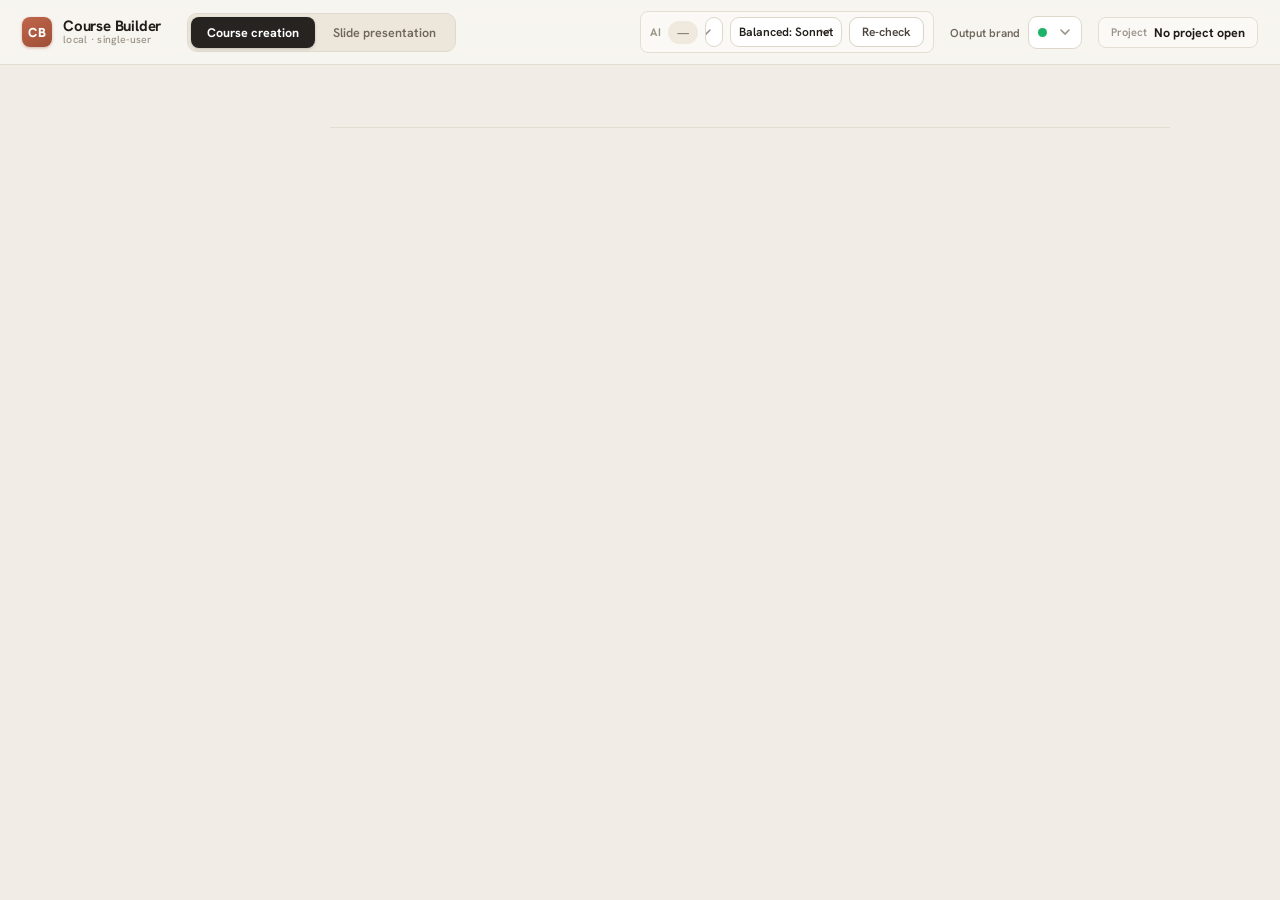
==== commit 810460fa: "commit" ====
--- a/dashboard/index.html
+++ b/dashboard/index.html
@@ -70,6 +70,16 @@
     border:1px solid var(--line-2); border-radius:var(--r-sm); }
   .projchip .pc-k { font-size:11px; color:var(--faint); font-weight:600; }
   .projchip #hdr_project { font-size:12.5px; font-weight:700; color:var(--ink); }
+  /* app-wide AI account + model — set once in the top bar, used by every tab */
+  .aisel { display:flex; align-items:center; gap:7px; padding:5px 9px; background:var(--surface);
+    border:1px solid var(--line-2); border-radius:var(--r-sm); }
+  .aisel-label { font-size:11px; color:var(--faint); font-weight:700; letter-spacing:.3px; }
+  .aisel select { padding:6px 8px; font-size:12px; font-weight:600; color:var(--ink); }
+  .aisel .pill { padding:4px 9px; }
+  .aibanner { display:none; max-width:1240px; margin:0 auto; padding:8px 22px; font-size:12px; line-height:1.5;
+    color:var(--body); background:var(--ok-bg); border-bottom:1px solid var(--line-2); }
+  .aibanner.show { display:block; }
+  .aibanner.warn { background:#FBF1E4; }
 
   /* ============ BODY: rail + main ============ */
   .body { display:flex; align-items:flex-start; gap:0; max-width:1240px; margin:0 auto; }
@@ -156,6 +166,7 @@
     font-size:13px; margin:9px 0; flex-wrap:wrap; }
   .result.ok { background:var(--ok-bg); border:1px solid var(--ok-line); color:var(--ok-ink); }
   .result.err { background:var(--err-bg); border:1px solid var(--err-line); color:var(--err); }
+  .result.warn { background:#FBF3DC; border:1px solid #E8D08A; color:#7A5E12; }
   .result .name { font-weight:700; } .result .file { color:var(--muted); font-family:var(--font-mono); font-size:11.5px; }
   .result .sp { margin-left:auto; }
   .result button.ghost { padding:7px 13px; font-size:12.5px; }
@@ -208,13 +219,6 @@
   /* ============ SLIDE ROW (the §7.1 regenerate console) ============ */
   .slide-row { display:flex; gap:14px; padding:13px; background:var(--surface); border:1px solid var(--line);
     border-radius:13px; box-shadow:0 1px 2px rgba(60,50,40,.04); margin:0 0 11px; }
-  .slide-thumb { flex:0 0 168px; width:168px; height:95px; padding:0; border:1px solid #DDD6C8;
-    border-radius:var(--r-sm); background:var(--sunken); overflow:hidden; cursor:pointer; align-self:flex-start;
-    display:block; position:relative; box-shadow:0 1px 3px rgba(0,0,0,.08); transition:box-shadow .15s, border-color .15s; }
-  .slide-thumb:hover { border-color:var(--accent); box-shadow:0 0 0 2px var(--accent-ring); }
-  .slide-thumb svg { display:block; width:100%; height:100%; }
-  .slide-thumb .thumb-ph { position:absolute; inset:0; display:flex; align-items:center; justify-content:center; color:var(--faint-2); font-size:11px; }
-  .slide-row-body { flex:1; min-width:0; display:flex; flex-direction:column; gap:9px; }
   .srow1, .srow2, .srow3 { display:flex; align-items:center; gap:9px; flex-wrap:wrap; }
   .slide-row .slide-n { width:23px; height:23px; border-radius:7px; background:#0B2C37; color:#fff;
     font-size:11.5px; font-weight:700; display:inline-flex; align-items:center; justify-content:center; flex:none; }
@@ -235,9 +239,76 @@
   .iconbtn:disabled { opacity:.4; cursor:default; }
   .iconbtn.danger { border-color:var(--err-line); color:var(--err); }
   .iconbtn.danger:hover { background:var(--err-bg); }
-  .slide-row .guide-arrow { color:var(--line-4); font-size:13px; }
-  .slide-row .sl-guide { flex:1; min-width:160px; font-size:12px; padding:6px 11px; border:1px solid var(--line-2); border-radius:var(--r-sm); }
+  .slide-row .guide-arrow, .modrow .guide-arrow { color:var(--line-4); font-size:13px; }
+  .slide-row .sl-guide, .modrow .sl-guide { flex:1; min-width:160px; font-size:12px; padding:6px 11px; border:1px solid var(--line-2); border-radius:var(--r-sm); }
+  .modrow .srow3 { margin:3px 0 9px 22px; }
+  .slide-row .sl-notes { resize:vertical; font-family:inherit; line-height:1.4; }
+  .slide-row .sl-notes.has { border-color:var(--line-4); }
   .slide-row .row-flash { font-size:11.5px; font-weight:700; white-space:nowrap; }
+
+  /* ---- PowerPoint-style edit surface: thumbnail rail + big selected slide ---- */
+  .deck-edit { display:flex; gap:16px; align-items:flex-start; }
+  .deck-rail { flex:0 0 178px; display:flex; flex-direction:column; gap:8px;
+    max-height:74vh; overflow-y:auto; padding:4px 6px 4px 2px; }
+  .rail-item { display:flex; align-items:center; gap:8px; width:100%; padding:5px 7px 5px 5px;
+    background:var(--surface); border:1px solid var(--line); border-radius:var(--r-sm);
+    cursor:pointer; text-align:left; transition:border-color .12s, box-shadow .12s; }
+  .rail-item:hover { border-color:var(--accent); }
+  .rail-item.sel { border-color:var(--accent); box-shadow:0 0 0 2px var(--accent-ring); }
+  .rail-item.bad { border-color:var(--err-line); }
+  .rail-item .rail-n { flex:0 0 auto; width:20px; height:20px; border-radius:6px;
+    background:#0B2C37; color:#fff; font-size:11px; font-weight:700;
+    display:flex; align-items:center; justify-content:center; }
+  .rail-item.sel .rail-n { background:var(--accent); }
+  .rail-thumb { flex:1; aspect-ratio:16/9; min-width:0; position:relative;
+    border:1px solid #DDD6C8; border-radius:4px; overflow:hidden; background:#fff; }
+  .rail-thumb svg { display:block; width:100%; height:100%; }
+  .rail-thumb .thumb-ph { position:absolute; inset:0; display:flex; align-items:center;
+    justify-content:center; color:var(--faint-2); font-size:10px; }
+  .rail-add { width:100%; padding:7px; border:1px dashed var(--line-3); border-radius:var(--r-sm);
+    background:transparent; color:var(--muted); cursor:pointer; font-size:12px; font-weight:600; }
+  .rail-add:hover { border-color:var(--accent); color:var(--accent); }
+  .deck-pane { flex:1; min-width:0; }
+  /* controls bar above the canvas: reuse the .slide-row descendant rules, drop the card look */
+  .slide-row.panectl { display:block; padding:0 0 10px; background:none; border:none; }
+  .slide-row.panectl .srow1, .slide-row.panectl .srow2, .slide-row.panectl .srow3 { margin-bottom:8px; }
+  .big-canvas { display:block; width:100%; max-width:760px; aspect-ratio:16/9; padding:0;
+    border:1px solid #DDD6C8; border-radius:var(--r-sm); overflow:hidden; background:#fff;
+    cursor:pointer; position:relative; box-shadow:0 1px 4px rgba(0,0,0,.06); }
+  .big-canvas:hover { border-color:var(--accent); }
+  .big-canvas svg { display:block; width:100%; height:100%; }
+  .big-canvas .thumb-ph { position:absolute; inset:0; display:flex; align-items:center;
+    justify-content:center; color:var(--faint-2); font-size:13px; }
+
+  /* ---- direct slide editor (inline structured fields) ---- */
+  .sl-edit { width:100%; margin-top:2px; padding:12px 13px; background:var(--sunken);
+    border:1px solid var(--line-2); border-radius:var(--r-sm); }
+  .sl-edit .ef { display:flex; flex-direction:column; gap:3px; margin:0 0 9px; }
+  .sl-edit .ef > label { font-size:10.5px; font-weight:700; color:var(--faint-2);
+    text-transform:uppercase; letter-spacing:.4px; }
+  .sl-edit .ef input, .sl-edit .ef textarea { width:100%; font-size:12.5px; font-family:inherit;
+    padding:6px 9px; border:1px solid var(--line-2); border-radius:var(--r-sm); background:#fff; }
+  .sl-edit .ef textarea { resize:vertical; line-height:1.45; min-height:38px; }
+  .sl-edit .egroup { border-left:2px solid var(--line-3); padding-left:11px; margin:0 0 10px; }
+  .sl-edit .egroup > .eglabel { font-size:11px; font-weight:700; color:var(--ink-2); margin:0 0 7px; }
+  .sl-edit .ecard { background:#fff; border:1px solid var(--line-2); border-radius:var(--r-sm);
+    padding:9px 10px; margin:0 0 8px; position:relative; }
+  .sl-edit .ecard .ecard-x { position:absolute; top:7px; right:7px; }
+  .sl-edit .eitem { display:flex; align-items:flex-start; gap:6px; margin:0 0 6px; }
+  .sl-edit .eitem input { flex:1; }
+  .sl-edit .eb { width:26px; height:28px; flex:none; border:1px solid var(--line-3); border-radius:var(--r-sm);
+    background:#fff; cursor:pointer; font-weight:800; font-size:12px; color:var(--muted); }
+  .sl-edit .eb.on { background:#0B2C37; color:#fff; border-color:#0B2C37; }
+  .sl-edit .eadd { font-size:11.5px; }
+  .sl-edit .epair { flex:1; display:flex; gap:6px; }
+  .sl-edit .epair input.lead { flex:0 0 38%; font-weight:700; }
+  .sl-edit .ef select { width:100%; font-size:12.5px; font-family:inherit; padding:5px 7px;
+    border:1px solid var(--line-3); border-radius:var(--r-sm); background:#fff; }
+  .sl-edit .chart-csv > summary { cursor:pointer; }
+  .sl-edit .chart-csv-ta { width:100%; min-height:64px; font-family:ui-monospace,Menlo,monospace;
+    font-size:12px; line-height:1.5; resize:vertical; margin:7px 0; padding:7px 8px;
+    border:1px solid var(--line-3); border-radius:var(--r-sm); }
+  .sl-edit .chart-csv-row { display:flex; align-items:center; gap:9px; }
 
   /* deck toolbar (add slide / open json) */
   .deck-tools { display:flex; align-items:center; gap:9px; flex-wrap:wrap; }
@@ -257,6 +328,51 @@
   /* ============ PICKER MODAL ============ */
   .modal-bg { position:fixed; inset:0; background:rgba(20,16,12,.42); display:none; align-items:center; justify-content:center; z-index:70; }
   .modal-bg.show { display:flex; }
+  .asset-grid { display:grid; grid-template-columns:repeat(auto-fill,minmax(96px,1fr)); gap:8px;
+    max-height:56vh; overflow-y:auto; padding:2px; }
+  .asset-cell { display:flex; flex-direction:column; align-items:center; gap:5px; padding:10px 6px;
+    background:var(--surface); border:1px solid var(--line); border-radius:var(--r-sm); cursor:pointer;
+    transition:border-color .12s, box-shadow .12s; }
+  .asset-cell:hover { border-color:var(--accent); box-shadow:0 0 0 2px var(--accent-ring); }
+  .asset-cell svg { width:34px; height:34px; display:block; }
+  .asset-cell span { font-size:10px; color:var(--muted); text-align:center; line-height:1.2;
+    overflow:hidden; text-overflow:ellipsis; max-width:100%; white-space:nowrap; }
+  .cand-grid { display:grid; grid-template-columns:repeat(auto-fill,minmax(220px,1fr)); gap:12px;
+    max-height:60vh; overflow-y:auto; padding:2px; }
+  .cand-cell { display:flex; flex-direction:column; gap:6px; padding:10px; background:var(--surface);
+    border:1px solid var(--line); border-radius:var(--r-sm); }
+  .cand-prev { aspect-ratio:16/9; background:var(--bg); border:1px solid var(--hair); border-radius:6px;
+    overflow:hidden; display:flex; align-items:center; justify-content:center; }
+  .cand-prev svg { width:100%; height:100%; display:block; }
+  .cand-meta { display:flex; flex-direction:column; gap:1px; }
+  .cand-meta b { font-size:11.5px; color:var(--ink); }
+  .cand-tag { font-size:10.5px; color:var(--muted); font-family:var(--font-mono); }
+  /* X1: diff + accept/reject on regenerate */
+  .diff-list { flex:1; overflow-y:auto; padding:4px 0; max-height:62vh; }
+  .diff-row { padding:10px 20px; border-bottom:1px solid var(--hair); }
+  .diff-row.same { opacity:.62; }
+  .diff-head { display:flex; align-items:center; gap:8px; margin-bottom:6px; }
+  .diff-head b { font-size:12px; color:var(--ink); font-family:var(--font-mono); }
+  .diff-kind { font-size:10px; color:var(--muted); border:1px solid var(--line); border-radius:4px; padding:0 5px; }
+  .diff-kind.added { color:var(--brand-green); border-color:var(--brand-green); }
+  .diff-kind.removed { color:#b3402f; border-color:#b3402f; }
+  .diff-take { margin-left:auto; font-size:11.5px; color:var(--ink-2); display:flex; align-items:center; gap:5px; cursor:pointer; }
+  .diff-panes { display:grid; grid-template-columns:1fr 1fr; gap:10px; }
+  .diff-pane { border:1px solid var(--hair); border-radius:6px; padding:7px 9px; background:var(--bg);
+    font-family:var(--font-mono); font-size:11px; white-space:pre-wrap; word-break:break-word; max-height:150px; overflow-y:auto; }
+  .diff-pane .plab { display:block; font-family:var(--font-sans,inherit); font-size:9.5px; text-transform:uppercase;
+    letter-spacing:.05em; color:var(--muted); margin-bottom:3px; }
+  .diff-pane.old { color:var(--ink-2); }
+  .diff-pane.old.dropped { text-decoration:line-through; opacity:.5; }
+  .diff-pane.new.dropped { text-decoration:line-through; opacity:.5; }
+  .hist-row { display:flex; align-items:center; gap:10px; padding:9px 20px; border-bottom:1px solid var(--hair); }
+  .hist-meta { flex:1; min-width:0; }
+  .hist-meta b { font-size:12px; color:var(--ink); }
+  .hist-kind { font-size:10px; color:var(--muted); border:1px solid var(--line); border-radius:4px; padding:0 5px; margin-left:6px; }
+  .hist-when { font-size:11px; color:var(--muted); font-family:var(--font-mono); margin-left:6px; }
+  .hist-sec { font-size:11px; text-transform:uppercase; letter-spacing:.04em; color:var(--muted); font-weight:600; padding:10px 20px 3px; }
+  .hist-row.is-version { background:rgba(30,177,106,.05); }
+  .hist-row.is-version .hist-meta b::before { content:"★ "; color:var(--brand-green); }
   .modal { background:var(--surface); width:560px; max-width:92vw; max-height:80vh; border-radius:16px;
     overflow:hidden; display:flex; flex-direction:column; box-shadow:0 30px 80px rgba(0,0,0,.35); }
   .modal h3 { margin:0; padding:16px 20px; border-bottom:1px solid var(--hair); color:var(--ink); font-size:14px; font-weight:700; }
@@ -290,6 +406,11 @@
   @keyframes nv-rise { from{opacity:0;transform:translateY(14px)} to{opacity:1;transform:none} }
   #show_slide svg .nv-a { animation:nv-rise .5s ease both; transform-box:fill-box; }
   @media (prefers-reduced-motion:reduce){ #show_slide svg .nv-a { animation:none; } }
+  .show-notes { max-height:30vh; overflow:auto; margin:0 auto 12px; max-width:900px; width:90%;
+    padding:14px 18px; background:rgba(255,255,255,.05); border:1px solid rgba(255,255,255,.14);
+    border-radius:10px; color:#E8E2D6; font-size:15px; line-height:1.5; white-space:pre-wrap; }
+  .show-notes .muted { color:rgba(232,226,214,.45); font-style:italic; }
+  #show_notes_btn.on { background:rgba(255,255,255,.16); }
   .show-nav { display:flex; justify-content:center; gap:14px; padding:0 0 26px; }
   .show-btn { border-radius:10px; padding:11px 24px; font-size:13.5px; font-weight:700; font-family:inherit; cursor:pointer; }
   #show_prev.show-btn { background:rgba(255,255,255,.06); color:#E8E2D6; border:1px solid rgba(255,255,255,.18); font-weight:600; }
@@ -321,6 +442,17 @@
     <button class="mode-btn" id="mode_slide" onclick="setMode('slide')">Slide presentation</button>
   </div>
   <div class="topbar-right">
+    <div class="aisel" id="aisel" title="Generation runs on your subscription (no API cost). This account and model apply to every tab.">
+      <span class="aisel-label">AI</span>
+      <span class="pill wait" id="ai_pill">—</span>
+      <select id="ai_provider" onchange="onAiChange()" title="Subscription account used for all generation"></select>
+      <span id="ai_model_wrap"><select id="ai_model" onchange="onAiChange()" title="Model for Claude generation">
+        <option value="haiku">Fastest: Haiku</option>
+        <option value="sonnet" selected>Balanced: Sonnet</option>
+        <option value="opus">Best: Opus</option>
+        <option value="">CLI default</option></select></span>
+      <button class="ghost xs" onclick="refreshAI()">Re-check</button>
+    </div>
     <div class="brandsel" title="The output brand drives every preview, thumbnail and exported file. The tool chrome stays neutral; only the content it produces is branded.">
       <span class="brandsel-label">Output brand</span>
       <span class="brandsel-wrap"><span class="brand-dot"></span><select id="brand"></select></span>
@@ -328,6 +460,7 @@
     <div class="projchip" id="projchip"><span class="pc-k">Project</span><span id="hdr_project">No project open</span></div>
   </div>
 </header>
+<div id="ai_status" class="aibanner"></div>
 
 <div class="body">
   <aside class="rail" id="rail"></aside>
@@ -338,7 +471,7 @@
   <!-- STEP 1 — PROJECT -->
   <div class="stage" id="s1">
     <div class="stage-head"><div class="num">1</div>
-      <div><h2>Project</h2><div class="desc">Every project keeps all its files in its own folder, so you can reopen and continue it any time.</div></div></div>
+      <div><h2>Project</h2><div class="desc">Open or create a project, then define the course you want to build. Everything is saved in the project's folder, so you can reopen and continue it any time.</div></div></div>
     <div class="stage-body">
       <label class="fld" style="margin-top:0">Projects location (parent folder that holds all projects)</label>
       <div class="pathrow"><input id="ws" placeholder="Choose a folder…" readonly>
@@ -353,48 +486,15 @@
             <button class="ghost" onclick="openProject()">Open</button></div></div>
       </div>
       <div id="proj_current"></div>
-    </div>
-  </div>
-
-  <!-- STEP 2 — AI ACCOUNT -->
-  <div class="stage" id="s2">
-    <div class="stage-head"><div class="num">2</div>
-      <div><h2>AI account</h2><div class="desc">Generation runs on your subscription (no API cost). Connect by logging into its CLI once.</div></div>
-      <span class="pill wait" id="ai_pill">—</span></div>
-    <div class="stage-body">
-      <div id="ai_status" class="hint"></div>
-      <label class="fld">Account to use</label>
-      <div class="pathrow" style="max-width:420px"><select id="gen_provider" onchange="syncModelCtl('gen_provider','gen_model_row')"></select>
-        <button class="ghost" onclick="refreshAI()">Re-check</button></div>
-    </div>
-  </div>
-
-  <!-- STEP 3 — SOURCE MATERIALS -->
-  <div class="stage" id="s3">
-    <div class="stage-head"><div class="num">3</div>
-      <div><h2>Source materials</h2><div class="desc">The documents and images the course is built from. Filled in from your project; change if needed.</div></div></div>
-    <div class="stage-body">
-      <label class="fld" style="margin-top:0">Source documents — folder or a single file (.md · .txt · .csv · .doc / .docx · .rtf · .odt · .html · .pdf · images via OCR)</label>
-      <div class="pathrow"><input id="src" placeholder="Choose a folder…" readonly>
-        <button class="ghost" onclick="pick('both','src',null,['md','txt','markdown','csv','doc','docx','rtf','odt','html','htm','pdf','png','jpg','jpeg','tif','tiff','bmp','gif','webp'])">Browse…</button>
-        <button class="ghost" onclick="refreshSrc()">Refresh</button></div>
-      <div id="src_files" class="filelist"></div>
-      <label class="fld">Images folder</label>
-      <div class="pathrow"><input id="img" placeholder="Choose a folder…" readonly>
-        <button class="ghost" onclick="pick('dir','img')">Browse…</button></div>
-    </div>
-  </div>
-
-  <!-- STEP 4 — GENERATE SCRIPTS -->
-  <div class="stage" id="s4">
-    <div class="stage-head"><div class="num">4</div>
-      <div><h2>Generate microlearning scripts</h2><div class="desc">Draft the script + an SME review document into the project folder.</div></div></div>
-    <div class="stage-body">
+
+      <div style="margin-top:18px;border-top:1px solid var(--line);padding-top:14px">
+        <strong style="font-size:13px;color:var(--navy)">Course definition</strong>
+        <div class="desc" style="margin:2px 0 6px">What to build. Saved with the project, and used when you generate the scripts.</div></div>
       <label class="fld" style="margin-top:0">Course title</label>
-      <input id="gen_title" class="full" placeholder="e.g. Performance Management — Giving Feedback">
+      <input id="gen_title" class="full" placeholder="e.g. Performance Management: Giving Feedback">
       <label class="fld">Learning objective(s) <span class="req">(required)</span></label>
       <textarea id="gen_obj" class="full" rows="2" placeholder="What should the learner be able to do afterward?"></textarea>
-      <p class="hint" style="margin:4px 0 0">The learning intent / lens — <b>not</b> a table of contents. Listing more objectives does <b>not</b> add modules; coverage of your source material drives the module count.</p>
+      <p class="hint" style="margin:4px 0 0">The learning intent / lens: <b>not</b> a table of contents. Listing more objectives does <b>not</b> add modules; coverage of your source material drives the module count.</p>
       <label class="fld">Audience <span class="req">(required)</span></label>
       <textarea id="gen_aud" class="full" rows="1" placeholder="Who is this for? e.g. front-line nurse managers"></textarea>
       <div class="row">
@@ -410,66 +510,104 @@
         <div><label class="fld" style="margin-top:0"># of microlearnings</label>
           <input id="gen_units" placeholder="auto" style="width:90px"></div>
       </div>
-      <p class="hint" style="margin:4px 0 0"><b>Purpose</b> tunes voice, depth, and assessment posture (orthogonal to the teaching pattern) — it never changes the brand or block set.</p>
-      <p class="hint" style="margin:4px 0 0">Leave # blank (<b>auto</b>) to segment <b>all</b> the source into 10–15-min units — as many as full coverage needs. Set a number only to force an exact count.</p>
+      <p class="hint" style="margin:4px 0 0"><b>Purpose</b> tunes voice, depth, and assessment posture (orthogonal to the teaching pattern). It never changes the brand or block set.</p>
+      <p class="hint" style="margin:4px 0 0">Leave # blank (<b>auto</b>) to segment <b>all</b> the source into 10-15-min units, as many as full coverage needs. Set a number only to force an exact count.</p>
       <details class="capnote"><summary>What the generator can build</summary>
-        <div>The draft is segmented into 10–15-min units, each grounded in adult-learning design. The AI chooses from the full block range as the content calls for it — <b>knowledge checks</b>, <b>drag-to-sort / categorize</b>, <b>flashcards</b>, <b>accordions</b>, <b>process &amp; timeline</b>, <b>comparison panels</b>, <b>infographics</b>, <b>charts</b> (from real sourced numbers only), images, and callouts — with optional entrance <b>animations</b>. You review and edit everything via the SME document before building.</div></details>
-      <div class="row" id="gen_model_row" style="margin:10px 0 0"><strong>Model:</strong>
-        <select id="gen_model_sel">
-          <option value="haiku">Fastest — Haiku</option>
-          <option value="sonnet" selected>Balanced — Sonnet</option>
-          <option value="opus">Best — Opus</option>
-          <option value="">CLI default</option></select>
-        <span class="hint" data-default="drafts on Sonnet (fast); the final pass from your SME review uses Opus">drafts on Sonnet (fast); the final pass from your SME review uses Opus</span></div>
-      <div class="row" style="margin:8px 0 0"><strong>Mode:</strong>
-        <label><input type="radio" name="gen_mode" value="staged" checked> 🧩 Parallel — all modules at once (fastest for multi-unit)</label>
-        <label><input type="radio" name="gen_mode" value="stream"> ⚡ Streaming — one pass, watch it write live</label></div>
-      <p style="margin:14px 0 0"><button class="btn" id="gen_go" onclick="generate()">Generate scripts</button>
-        <span class="hint" style="margin-left:10px">Runs on your subscription — may take a minute.</span></p>
-      <div id="gen_results"></div>
-      <div id="script_modules"></div>
+        <div>The draft is segmented into 10-15-min units, each grounded in adult-learning design. The AI chooses from the full block range as the content calls for it, picking each by learning objective:
+          <ul style="margin:6px 0 0 18px;padding:0">
+            <li><b>Teach &amp; present</b> — flashcards, accordions, process &amp; timeline, comparison panels, infographics, <b>charts</b> (from real sourced numbers only), images, and callouts, with optional entrance <b>animations</b>.</li>
+            <li><b>Check understanding</b> — <b>knowledge checks</b> (single- and multi-select), and graded, completion-tracked interactions matched to the objective: <b>sort into groups</b> (categorize), <b>put in order</b> (sequence), <b>matching pairs</b>, <b>fill in the blank</b>, and <b>label a diagram</b> (drag-and-drop). Assessments can draw from a <b>randomized question bank</b> (a fresh subset of items each attempt), and learners can work through a <b>decision scenario</b> — a realistic situation with choices and feedback.</li>
+            <li><b>Reflect</b> — an open-response <b>reflection</b> prompt the learner answers in their own words, then self-checks against an author-written model answer and rubric (completion-tracked, not scored).</li>
+            <li><b>Review as a game</b> — <b>word search</b>, <b>crossword</b>, a spin-the-wheel quiz (<b>game show</b>), a Jeopardy-style category board (<b>quiz board</b>), and a fast <b>speed-streak</b> quiz drill.</li>
+          </ul>
+          You review and edit everything via the SME document before building.</div></details>
     </div>
   </div>
 
-  <!-- STEP 5 — APPLY REVIEW -->
+  <!-- STEP 2 — SOURCE MATERIALS -->
+  <div class="stage" id="s3">
+    <div class="stage-head"><div class="num">3</div>
+      <div><h2>Source materials</h2><div class="desc">The documents and images the course is built from. Filled in from your project; change if needed.</div></div></div>
+    <div class="stage-body">
+      <label class="fld" style="margin-top:0">Source documents: folder or a single file (.md · .txt · .csv · .doc / .docx · .rtf · .odt · .html · .pdf · images via OCR)</label>
+      <div class="pathrow"><input id="src" placeholder="Choose a folder…" readonly>
+        <button class="ghost" onclick="pick('both','src',null,['md','txt','markdown','csv','doc','docx','rtf','odt','html','htm','pdf','png','jpg','jpeg','tif','tiff','bmp','gif','webp'])">Browse…</button>
+        <button class="ghost" onclick="refreshSrc()">Refresh</button></div>
+      <div id="src_files" class="filelist"></div>
+      <label class="fld">Source links (optional): one URL per line — each page is fetched and added as a source</label>
+      <textarea id="src_urls" class="full" rows="2" oninput="refreshSrc()" placeholder="https://example.com/policy-page&#10;https://intranet/release-notes"></textarea>
+      <label class="fld">Images folder</label>
+      <div class="pathrow"><input id="img" placeholder="Choose a folder…" readonly>
+        <button class="ghost" onclick="pick('dir','img')">Browse…</button></div>
+
+      <div style="margin-top:18px;border-top:1px solid var(--line);padding-top:14px">
+        <strong style="font-size:13px;color:var(--navy)">Generate the scripts</strong>
+        <div class="desc" style="margin:2px 0 8px">Draft the script + an SME review document into the project folder, from your course definition and these sources.</div>
+        <div class="row" style="margin:8px 0 0"><strong>Mode:</strong>
+          <label><input type="radio" name="gen_mode" value="staged" checked> 🧩 Parallel: all modules at once (fastest for multi-unit)</label>
+          <label><input type="radio" name="gen_mode" value="stream"> ⚡ Streaming: one pass, watch it write live</label></div>
+        <p style="margin:14px 0 0"><button class="btn" id="gen_go" onclick="generate()">Generate scripts</button>
+          <span class="hint" style="margin-left:10px">Runs on your subscription. May take a minute.</span></p>
+        <div id="gen_results"></div>
+        <div id="script_modules"></div>
+        <div id="translate_box" style="margin-top:14px;display:none">
+          <div class="hint" style="margin-bottom:4px">🌐 <b>Translate / localize</b> this course into another language or locale — the §8 block structure is preserved (e.g. <code>Spanish</code>, <code>fr</code>, or <code>en-GB</code> for UK localization). Writes a new tagged <code>.md</code>; the original is untouched.</div>
+          <div class="srow3"><span class="guide-arrow" title="Target language or locale">🌐</span>
+            <input type="text" id="tr_target" class="sl-guide" placeholder="target language or locale (e.g. Spanish, es, en-GB)">
+            <button class="ghost xs" style="margin-left:6px" onclick="translateCourse()">Translate</button></div>
+          <div id="tr_results"></div>
+        </div>
+        <div id="captions_box" style="margin-top:14px;display:none">
+          <div class="hint" style="margin-bottom:4px">🎬 <b>Generate captions</b> for this course's self-hosted video/audio — transcribed locally (offline, no metered API) with a local Whisper. Writes a <code>.vtt</code> next to each media file and adds a caption track. Streamed/embedded media is skipped. Requires <code>faster-whisper</code> or a whisper.cpp binary installed.</div>
+          <div class="srow3"><span class="guide-arrow" title="Caption language">🎬</span>
+            <input type="text" id="cap_lang" class="sl-guide" style="max-width:120px" placeholder="lang (en)" value="en">
+            <label style="margin-left:8px;font-size:12px"><input type="checkbox" id="cap_overwrite"> re-transcribe existing</label>
+            <button class="ghost xs" style="margin-left:6px" onclick="genCaptions()">Generate captions</button></div>
+          <div id="cap_results"></div>
+        </div>
+        <div id="consistency_box" style="margin-top:14px;display:none">
+          <div class="hint" style="margin-bottom:4px">🧭 <b>Check consistency</b> — when you add a unit to a multi-unit course, check it against the other units for <b>term/voice drift</b> (a product name written with different casing, a non-approved term the rest avoids, or a reading level far from the rest). Deterministic and offline — flags drift, changes nothing.</div>
+          <div class="srow3"><span class="guide-arrow" title="Unit to check">🧭</span>
+            <input type="number" id="cons_which" class="sl-guide" style="max-width:150px" min="1" placeholder="unit # (last)">
+            <button class="ghost xs" style="margin-left:6px" onclick="checkConsistency()">Check consistency</button></div>
+          <div id="cons_results"></div>
+        </div>
+        <div id="batch_box" style="margin-top:14px;border-top:1px solid var(--line);padding-top:12px">
+          <div class="hint" style="margin-bottom:4px">📄 <b>Bulk generate from a manifest CSV</b> — one row per course. Required columns: <code>objective</code>, <code>audience</code>, <code>source</code>. Optional: <code>title</code>, <code>archetype</code>, <code>units</code>, <code>urls</code>, <code>preset</code>, <code>brand</code>. Each row is generated like an ordinary course; validate first to catch bad rows before a long run.</div>
+          <div class="pathrow"><input id="batch_csv" placeholder="Choose a manifest .csv…" readonly>
+            <button class="ghost" onclick="pick('file','batch_csv',null,['csv'])">Browse…</button></div>
+          <div class="pathrow" style="margin-top:6px"><input id="batch_out" placeholder="Output folder for the generated courses…" readonly>
+            <button class="ghost" onclick="pick('dir','batch_out')">Browse…</button></div>
+          <p style="margin:10px 0 0">
+            <button class="ghost" onclick="batchGenerate(true)">Validate manifest</button>
+            <button class="btn" style="margin-left:6px" onclick="batchGenerate(false)">Generate all</button>
+            <span class="hint" style="margin-left:8px">Runs on your subscription. One pass per row.</span></p>
+          <div id="batch_results"></div>
+        </div>
+      </div>
+    </div>
+  </div>
+
+  <!-- STEP 3 — APPLY REVIEW -->
   <div class="stage" id="s5">
     <div class="stage-head"><div class="num">5</div>
-      <div><h2>Apply the SME review</h2><div class="desc">Upload the reviewed document (edits + comments); the script is updated and re-saved.</div></div></div>
+      <div><h2>Apply the SME review</h2><div class="desc">Point at the reviewed document(s) (edits + comments); the script is updated and re-saved. Parallel generation writes one review doc per module, so you can hand back a whole folder.</div></div></div>
     <div class="stage-body">
       <div id="script_status" class="hint"></div>
-      <label class="fld" style="margin-top:0">Reviewed document (.docx)</label>
-      <div class="pathrow"><input id="rev_doc" placeholder="Choose the reviewed .docx…" readonly>
-        <button class="ghost" onclick="pick('file','rev_doc',null,['docx'])">Browse…</button></div>
+      <label class="fld" style="margin-top:0">Reviewed document(s): a folder of reviewed .docx files, or a single .docx</label>
+      <div class="pathrow"><input id="rev_doc" placeholder="Choose a folder of reviewed .docx, or one .docx…" readonly>
+        <button class="ghost" onclick="pick('both','rev_doc',null,['docx'])">Browse…</button></div>
+      <p class="hint" style="margin:4px 0 0">A folder applies every reviewed module at once; each doc is matched to its module by name.</p>
       <p style="margin:14px 0 0"><button class="btn" id="rev_go" onclick="applyReview()">Update script from review</button>
-        <span class="hint" style="margin-left:10px">Optional — skip if no changes were requested.</span></p>
+        <span class="hint" style="margin-left:10px">Optional. Skip if no changes were requested.</span></p>
       <div id="rev_results"></div>
     </div>
   </div>
 
-  <!-- STEP 6 — OUTPUT FORMAT -->
-  <div class="stage" id="s6">
-    <div class="stage-head"><div class="num">6</div>
-      <div><h2>Output format</h2><div class="desc">Choose the formats and scope to produce.</div></div></div>
-    <div class="stage-body">
-      <div class="row" style="margin-top:4px"><strong>Formats:</strong>
-        <label><input type="checkbox" class="b_fmt" value="scorm" checked> SCORM 1.2 (LMS)</label>
-        <label><input type="checkbox" class="b_fmt" value="cmi5"> cmi5 / xAPI</label>
-        <label><input type="checkbox" class="b_fmt" value="pptx"> PowerPoint</label>
-        <label style="margin-left:10px"><input type="checkbox" id="b_validate" checked> Run lint</label>
-        <label style="margin-left:10px"><input type="checkbox" id="b_animate" checked> Include animations</label></div>
-      <div class="desc" style="margin:2px 0 0 2px">Entrance animations (Float In, Slide In) as learners scroll. Honors reduced-motion. Applies to SCORM/cmi5 courses.</div>
-      <div class="row"><strong>Build:</strong>
-        <label><input type="radio" name="b_scope" value="single" checked onchange="syncScope()"> This unit</label>
-        <select id="b_which"></select>
-        <label><input type="radio" name="b_scope" value="course" onchange="syncScope()"> Every unit</label></div>
-      <div class="desc" style="margin:2px 0 0 2px">Each microlearning is built as its own independent <b>single-SCO</b> package — the LMS (Intellum) sequences them in a Path. <i>“Every unit”</i> produces one package per unit.</div>
-    </div>
-  </div>
-
-  <!-- STEP 7 — GENERATE PREVIEW -->
+  <!-- STEP 4 — GENERATE PREVIEW -->
   <div class="stage" id="s7">
-    <div class="stage-head"><div class="num">7</div>
-      <div><h2>Generate preview</h2><div class="desc">Build the courses to a preview area and review each before publishing — nothing reaches the output folder yet.</div></div></div>
+    <div class="stage-head"><div class="num">5</div>
+      <div><h2>Generate preview</h2><div class="desc">Render the course and review every unit before you package anything. This is the HTML the learner sees. Nothing reaches the output folder yet — you choose the format and publish in the next step.</div></div></div>
     <div class="stage-body">
       <p style="margin-top:0"><button class="btn" id="b_go" onclick="generateCourses()">Generate preview</button></p>
       <div id="b_results"></div>
@@ -480,12 +618,20 @@
     </div>
   </div>
 
-  <!-- STEP 8 — PUBLISH -->
-  <div class="stage" id="s8">
-    <div class="stage-head"><div class="num">8</div>
-      <div><h2>Publish final courses</h2><div class="desc">Publish the approved packages into the project's output folder — ready to upload to the LMS.</div></div></div>
+  <!-- STEP 5 — OUTPUT FORMAT & PUBLISH -->
+  <div class="stage" id="s6">
+    <div class="stage-head"><div class="num">6</div>
+      <div><h2>Output &amp; publish</h2><div class="desc">Choose the package format(s), then publish the units you approve into the project's output folder, ready to upload to the LMS. Each microlearning is built as its own independent single-SCO package; the LMS (Intellum) sequences them in a Path.</div></div></div>
     <div class="stage-body">
-      <div id="b_publish"><div class="hint">Generate a preview in step 7 first, then publish the courses you approve.</div></div>
+      <div class="row" style="margin-top:4px"><strong>Formats:</strong>
+        <label><input type="checkbox" class="b_fmt" value="scorm" checked> SCORM 1.2 (LMS)</label>
+        <label><input type="checkbox" class="b_fmt" value="cmi5"> cmi5 / xAPI</label>
+        <label><input type="checkbox" class="b_fmt" value="pptx"> PowerPoint</label>
+        <label style="margin-left:10px"><input type="checkbox" id="b_validate" checked> Run lint</label>
+        <label style="margin-left:10px"><input type="checkbox" id="b_animate" checked> Include animations</label>
+        <label style="margin-left:10px"><input type="checkbox" id="b_gate" checked title="Graded courses only: when on, a failing score blocks completion and offers a retry (respecting any *Gate:* directive and section pass thresholds). Uncheck so the course completes regardless of score."> Gate completion on a failing score</label></div>
+      <div class="desc" style="margin:2px 0 0 2px">Entrance animations (Float In, Slide In) as learners scroll. Honors reduced-motion. Applies to SCORM/cmi5 courses.</div>
+      <div id="b_publish" style="margin-top:14px"><div class="hint">Generate a preview first, then publish the courses you approve.</div></div>
     </div>
   </div>
   </div><!-- /#course_mode -->
@@ -493,28 +639,28 @@
   <!-- ================= SLIDE-PRESENTATION MODE ================= -->
   <div id="slide_mode" style="display:none">
 
-    <!-- P1 — SOURCE & GENERATE -->
-    <div class="stage" id="ps1">
+    <!-- P1 — PROJECT & DEFINE -->
+    <div class="stage" id="ps_proj">
       <div class="stage-head"><div class="num">1</div>
-        <div><h2>Source &amp; generate</h2><div class="desc">Point at your raw content (articles, docs); the AI converts it into slides using the shared layout templates. Same pipeline as a course — the output is a deck.</div></div></div>
+        <div><h2>Project &amp; define</h2><div class="desc">Open or create a project (it holds this presentation and remembers its settings), then describe the deck you want. The built PowerPoint is saved into the project folder.</div></div></div>
       <div class="stage-body">
-        <label class="fld" style="margin-top:0">Source materials — folder or a single file (.md · .txt · .csv · .doc / .docx · .rtf · .odt · .html · .pdf · images via OCR)</label>
-        <div class="pathrow"><input id="sl_src" placeholder="Choose a folder…" readonly>
-          <button class="ghost" onclick="pick('both','sl_src',null,['md','txt','markdown','csv','doc','docx','rtf','odt','html','htm','pdf','png','jpg','jpeg','tif','tiff','bmp','gif','webp'])">Browse…</button>
-          <button class="ghost" onclick="refreshSlSrc()">Refresh</button></div>
-        <div id="sl_src_files" class="filelist"></div>
-
-        <label class="fld">Images folder (optional)</label>
-        <div class="pathrow"><input id="sl_images" placeholder="Choose a folder of images to use on slides…" readonly>
-          <button class="ghost" onclick="pick('dir','sl_images')">Browse…</button>
-          <button class="ghost" onclick="setv('sl_images','');renderDeck()">Clear</button></div>
-        <p class="hint" style="margin:4px 0 0">Pictures the deck can place on <b>image</b> / <b>image&nbsp;+&nbsp;text</b> slides. The AI only uses files that actually exist here; the preview and the built <code>.pptx</code> read from this folder. Leave blank for a text-only deck.</p>
-
-        <label class="fld">AI account</label>
-        <div class="pathrow" style="max-width:460px"><select id="sl_provider" onchange="syncModelCtl('sl_provider','sl_model_row')"></select>
-          <button class="ghost" onclick="refreshAI()">Re-check</button></div>
-        <div id="sl_ai_status" class="hint"></div>
-
+        <label class="fld" style="margin-top:0">Projects location (parent folder that holds all projects)</label>
+        <div class="pathrow"><input id="sl_ws" placeholder="Choose a folder…" readonly>
+          <button class="ghost" onclick="pick('dir','sl_ws')">Browse…</button>
+          <button class="btn" onclick="setWorkspace('sl_ws')">Use</button></div>
+        <div class="row">
+          <div class="grow"><label class="fld" style="margin-top:0">Start a new project</label>
+            <div class="pathrow"><input id="sl_newproj" placeholder="Project name…">
+              <button class="btn" onclick="newProject('sl_newproj','sl_ws')">Create</button></div></div>
+          <div class="grow"><label class="fld" style="margin-top:0">Open an existing project</label>
+            <div class="pathrow"><select id="sl_projlist"></select>
+              <button class="ghost" onclick="openProject('sl_projlist')">Open</button></div></div>
+        </div>
+        <div id="sl_proj_current"></div>
+
+        <div style="margin-top:18px;border-top:1px solid var(--line);padding-top:14px">
+          <strong style="font-size:13px;color:var(--navy)">Presentation</strong>
+          <div class="desc" style="margin:2px 0 6px">What to build. Saved with the project, and used when you generate the slides.</div></div>
         <div class="row">
           <div class="grow"><label class="fld" style="margin-top:0">Presentation title</label>
             <input id="sl_title" class="full" placeholder="e.g. Q3 Rollout"></div>
@@ -522,10 +668,9 @@
             <input id="sl_n" placeholder="auto" style="width:90px"></div>
         </div>
         <label class="fld">Focus / what to emphasize</label>
-        <textarea id="sl_focus" class="full" rows="2" placeholder="Optional — what the deck should highlight from the source."></textarea>
+        <textarea id="sl_focus" class="full" rows="2" placeholder="Optional: what the deck should highlight from the source."></textarea>
         <label class="fld">Audience</label>
-        <textarea id="sl_aud" class="full" rows="1" placeholder="Optional — who it's for, e.g. leadership"></textarea>
-
+        <textarea id="sl_aud" class="full" rows="1" placeholder="Optional: who it's for, e.g. leadership"></textarea>
         <div class="row" style="margin:10px 0 0"><strong>Purpose:</strong>
           <select id="sl_preset">
             <option value="general" selected>General (default)</option>
@@ -534,71 +679,95 @@
             <option value="workshop">Live training workshop</option>
             <option value="client">Client-facing</option>
             <option value="pitch">Pitch deck</option></select>
-          <span class="hint">shapes structure, tone &amp; length — all on the same brand standard</span></div>
-
-        <div class="row" id="sl_model_row" style="margin:10px 0 0"><strong>Model:</strong>
-          <select id="sl_model_sel">
-            <option value="haiku">Fastest — Haiku</option>
-            <option value="sonnet" selected>Balanced — Sonnet</option>
-            <option value="opus">Best — Opus</option>
-            <option value="">CLI default</option></select>
-          <span class="hint" data-default="runs isolated on your subscription (no MCP/hooks)">runs isolated on your subscription (no MCP/hooks)</span></div>
-
-        <p style="margin:14px 0 0"><button class="btn" id="sl_gen" onclick="genDeck()">Generate presentation</button>
-          <span class="hint" style="margin-left:10px">Watch it write live — runs on your subscription.</span></p>
-        <div id="sl_gen_results"></div>
+          <span class="hint">shapes structure, tone &amp; length, all on the same brand standard</span></div>
       </div>
     </div>
 
-    <!-- P2 — REVIEW & EDIT -->
+    <!-- P2 — SOURCE & GENERATE -->
+    <div class="stage" id="ps1">
+      <div class="stage-head"><div class="num">2</div>
+        <div><h2>Source materials</h2><div class="desc">Point at your raw content (articles, docs, images); the AI converts it into slides using the shared layout templates. Same pipeline as a course. The output is a deck.</div></div></div>
+      <div class="stage-body">
+        <label class="fld" style="margin-top:0">Source materials: folder or a single file (.md · .txt · .csv · .doc / .docx · .rtf · .odt · .html · .pdf · images via OCR)</label>
+        <div class="pathrow"><input id="sl_src" placeholder="Choose a folder…" readonly>
+          <button class="ghost" onclick="pick('both','sl_src',null,['md','txt','markdown','csv','doc','docx','rtf','odt','html','htm','pdf','png','jpg','jpeg','tif','tiff','bmp','gif','webp'])">Browse…</button>
+          <button class="ghost" onclick="refreshSlSrc()">Refresh</button></div>
+        <div id="sl_src_files" class="filelist"></div>
+        <label class="fld">Source links (optional): one URL per line — each page is fetched and added as a source</label>
+        <textarea id="sl_urls" class="full" rows="2" oninput="refreshSlSrc()" placeholder="https://example.com/release-notes"></textarea>
+
+        <label class="fld">Images folder (optional)</label>
+        <div class="pathrow"><input id="sl_images" placeholder="Choose a folder of images to use on slides…" readonly>
+          <button class="ghost" onclick="pick('dir','sl_images')">Browse…</button>
+          <button class="ghost" onclick="setv('sl_images','');renderDeck()">Clear</button></div>
+        <p class="hint" style="margin:4px 0 0">Pictures the deck can place on <b>image</b> / <b>image&nbsp;+&nbsp;text</b> slides. The AI only uses files that actually exist here; the preview and the built <code>.pptx</code> read from this folder. Leave blank for a text-only deck.</p>
+
+        <div style="margin-top:18px;border-top:1px solid var(--line);padding-top:14px">
+          <strong style="font-size:13px;color:var(--navy)">Generate the slides</strong>
+          <div class="desc" style="margin:2px 0 8px">Drafts a deck from your presentation definition and these sources. Watch it write live.</div>
+          <p style="margin:8px 0 0"><button class="btn" id="sl_gen" onclick="genDeck()">Generate presentation</button>
+            <button class="ghost" id="sl_plan" style="margin-left:8px" onclick="deckPlan()" title="Sketch an editable outline — a suggested layout, title, and one point per slide — that you approve and reorder before the full deck is generated. Cuts wasted regeneration.">📋 Plan outline first</button>
+            <span class="hint" style="margin-left:10px">Runs on your subscription.</span></p>
+          <div id="deck_outline" style="display:none;margin:10px 0 0"></div>
+          <div id="sl_gen_results"></div>
+        </div>
+      </div>
+    </div>
+
+    <!-- P3 — REVIEW, EDIT & BUILD -->
     <div class="stage" id="ps2">
-      <div class="stage-head"><div class="num">2</div>
-        <div><h2>Review &amp; edit slides</h2><div class="desc">The generated slides land here. Change a layout, flip its <strong>theme</strong> (Auto / Dark / Light), reorder, add or remove, or regenerate the checked aspects — same templates as the course blocks.</div></div></div>
+      <div class="stage-head"><div class="num">3</div>
+        <div><h2>Review, edit &amp; build</h2><div class="desc">The generated slides land here. Change a layout, flip its <strong>theme</strong> (Auto / Dark / Light), reorder, add or remove, or regenerate the checked aspects. When it looks right, set the motion and build the PowerPoint. Same templates as the course blocks.</div></div></div>
       <div class="stage-body">
         <p style="margin:0 0 12px">
           <button class="btn" id="sl_preview_btn" onclick="openShow()">▶ Preview slideshow</button>
-          <span class="hint" style="margin-left:10px">step through the slides one by one — the same on-brand layout you'll get in PowerPoint</span></p>
+          <button class="ghost" id="sl_notes_btn" style="margin-left:10px" onclick="genNotes()" title="Draft a speaker-notes paragraph for every slide, written into the PowerPoint notes pages">📝 Generate speaker notes</button>
+          <span class="hint" style="margin-left:10px">step through the slides, or auto-draft presenter notes for the whole deck</span></p>
+        <div id="sl_notes_flash" class="hint" style="margin:-6px 0 10px"></div>
         <div id="deck_list"></div>
         <input id="sl_jsonpath" type="hidden">
         <p style="margin:10px 0 0">
           <span class="hint" style="margin-right:6px">Add a slide:</span>
           <select id="deck_add_layout" style="margin-right:6px"></select>
           <button class="ghost" onclick="deckAdd(val('deck_add_layout'))">+ Add slide</button>
+          <span class="hint" style="margin-left:10px" title="Describe the slide in one sentence; a best-fit layout is picked deterministically (no AI) and set in the picker to the left.">or ✦ describe it:</span>
+          <input id="deck_intent" placeholder="e.g. compare the three deployment models" style="width:270px;margin-right:6px" onkeydown="if(event.key==='Enter'){event.preventDefault();suggestLayout();}">
+          <button class="ghost" onclick="suggestLayout()" title="Suggest a layout from your sentence — deterministic, no AI call">Suggest layout</button>
+          <span id="deck_intent_out" class="hint" style="margin-left:8px"></span>
+          <br>
+          <span class="hint" style="margin-left:10px" title="Insert a slide you saved as a template with ☆ Template">My saved slides:</span>
+          <select id="deck_add_saved" style="margin-right:6px"><option value="">— none saved yet —</option></select>
+          <button class="ghost" onclick="insertSavedSlide()">Insert saved</button>
           <button class="ghost" style="margin-left:10px" onclick="openDeckJSON()">Open JSON…</button>
           <span class="hint" style="margin-left:6px">load slide/deck <code>.json</code> into the editor</span></p>
-      </div>
-    </div>
-
-    <!-- P3 — BUILD -->
-    <div class="stage" id="ps3">
-      <div class="stage-head"><div class="num">3</div>
-        <div><h2>Build presentation</h2><div class="desc">Render the slides to an editable, on-brand PowerPoint deck.</div></div></div>
-      <div class="stage-body">
-        <div class="row" style="margin-top:0">
-          <div class="grow"><label class="fld" style="margin-top:0">File name</label>
-            <input id="sl_name" class="full" placeholder="e.g. Q3 Rollout"></div>
-          <div><label class="fld" style="margin-top:0">Transition (whole deck)</label>
-            <select id="sl_transition">
-              <option value="none">none</option><option value="fade">fade</option>
-              <option value="cut">cut</option><option value="push">push</option>
-              <option value="wipe">wipe</option><option value="split">split</option>
-              <option value="cover">cover</option></select></div>
-          <div><label class="fld" style="margin-top:0">Element animation</label>
-            <select id="sl_animate" title="Per-element entrance — baked into the built deck and shown in the preview">
-              <option value="rise" selected>Float in (rise)</option>
-              <option value="fade">Fade in</option>
-              <option value="flyleft">Fly in — from left</option>
-              <option value="flyright">Fly in — from right</option>
-              <option value="none">none</option></select></div>
+
+        <div style="margin-top:18px;border-top:1px solid var(--line);padding-top:14px">
+          <strong style="font-size:13px;color:var(--navy)">Build the presentation</strong>
+          <div class="desc" style="margin:2px 0 8px">Pick a format and set the motion, then render the slides — saved into the project folder, named from the presentation title.</div>
+          <div class="row" style="margin-top:0">
+            <div><label class="fld" style="margin-top:0">Format</label>
+              <select id="sl_format" title="PowerPoint = editable .pptx deck; HTML = standalone interactive slideshow that opens offline in any browser" onchange="syncDeckFormat()">
+                <option value="pptx" selected>PowerPoint (.pptx)</option>
+                <option value="html">Interactive HTML (.html)</option></select></div>
+            <div><label class="fld" style="margin-top:0">Transition (deck default)</label>
+              <select id="sl_transition" title="Applies to every slide unless a slide sets its own transition above">
+                <option value="none">none</option><option value="fade">fade</option>
+                <option value="cut">cut</option><option value="push">push</option>
+                <option value="wipe">wipe</option><option value="split">split</option>
+                <option value="cover">cover</option></select></div>
+            <div><label class="fld" style="margin-top:0">Element animation</label>
+              <select id="sl_animate" title="Per-element entrance: baked into the built deck and shown in the preview">
+                <option value="rise" selected>Float in (rise)</option>
+                <option value="fade">Fade in</option>
+                <option value="flyleft">Fly in from left</option>
+                <option value="flyright">Fly in from right</option>
+                <option value="none">none</option></select></div>
+          </div>
+          <p class="hint" style="margin:6px 0 0">Each slide's pieces float in on entry (~0.65s apart). The same feel as the courses. Applies to the built PowerPoint <i>and</i> the in-browser preview. Fine-tune individual slides in PowerPoint afterward if you like.</p>
+          <p style="margin:16px 0 0"><button class="btn" id="sl_go" onclick="buildDeck()">Build presentation</button>
+            <span class="hint" id="sl_go_hint" style="margin-left:10px">Saves an editable PowerPoint deck into the project folder.</span></p>
+          <div id="sl_results"></div>
         </div>
-        <p class="hint" style="margin:6px 0 0">Each slide's pieces float in on entry (~0.65s apart) — the same feel as the courses. Applies to the built PowerPoint <i>and</i> the in-browser preview. Fine-tune individual slides in PowerPoint afterward if you like.</p>
-        <label class="fld">Save to folder</label>
-        <div class="pathrow" style="max-width:560px"><input id="sl_out" placeholder="Choose a folder…" readonly>
-          <button class="ghost" onclick="pick('dir','sl_out')">Browse…</button></div>
-
-        <p style="margin:16px 0 0"><button class="btn" id="sl_go" onclick="buildDeck()">Build presentation</button>
-          <span class="hint" style="margin-left:10px">Saves an editable PowerPoint deck you can open and tweak.</span></p>
-        <div id="sl_results"></div>
       </div>
     </div>
   </div>
@@ -616,6 +785,90 @@
     <div class="modal-foot"><span class="sel" id="pk_sel"></span>
       <button class="ghost" onclick="closePicker()">Cancel</button>
       <button class="btn" id="pk_use" onclick="usePicker()">Use this folder</button></div>
+  </div>
+</div>
+
+<!-- visual-asset (icon) picker modal -->
+<div class="modal-bg" id="asset_picker">
+  <div class="modal" style="width:680px">
+    <h3>Insert an icon</h3>
+    <div class="desc" style="margin:-4px 0 10px">On-brand, recolored at render time. Shows on the <strong>image</strong> or <strong>imagetext</strong> layout. Tabler Icons (MIT).</div>
+    <div class="asset-grid" id="asset_grid"><span class="hint">Loading…</span></div>
+    <div class="modal-foot">
+      <button class="ghost" onclick="clearAsset()" title="Remove the icon from this slide">Clear icon</button>
+      <button class="ghost" onclick="closeAssetPicker()">Cancel</button></div>
+  </div>
+</div>
+
+<!-- multi-candidate slide picker -->
+<div class="modal-bg" id="cand_modal">
+  <div class="modal" style="width:820px">
+    <h3>Pick a treatment</h3>
+    <div class="desc" style="margin:-4px 0 10px">Several drafts of this slide — ranked best-first on brand fit and density. Previews are exact. Pick the one you want.</div>
+    <div class="cand-grid" id="cand_grid"></div>
+    <div class="modal-foot"><button class="ghost" onclick="closeCand()">Cancel</button></div>
+  </div>
+</div>
+
+<!-- X1: diff + accept/reject on regenerate — keep the new title, reject the new body -->
+<div class="modal-bg" id="diff_modal">
+  <div class="modal" style="width:780px">
+    <h3>Review the regenerated changes</h3>
+    <div class="desc" style="margin:-4px 20px 10px">The regenerate rewrote the fields below. Each one is <b>set to the new draft</b> by default — untick any field to keep your current text instead. Fields the AI left unchanged aren’t shown. Nothing is applied until you choose <b>Apply chosen</b>.</div>
+    <div class="diff-list" id="diff_list"></div>
+    <div class="modal-foot"><span class="sel" id="diff_note"></span>
+      <button class="ghost" onclick="diffSetAll(true)">Take all new</button>
+      <button class="ghost" onclick="diffSetAll(false)">Keep all mine</button>
+      <button class="ghost" onclick="closeDiff()">Cancel</button>
+      <button class="btn" onclick="applyDiff()">Apply chosen</button></div>
+  </div>
+</div>
+
+<!-- X1: diff + accept/reject on regenerate (course units) — per-block review -->
+<div class="modal-bg" id="udiff_modal">
+  <div class="modal" style="width:820px">
+    <h3>Review the regenerated module</h3>
+    <div class="desc" style="margin:-4px 20px 10px">The re-draft is broken into blocks below, aligned to your current module. Each block is <b>set to the new draft</b> by default — untick any block to keep your current version. Nothing is written until you choose <b>Apply chosen</b>.</div>
+    <div class="diff-list" id="udiff_list"></div>
+    <div class="modal-foot"><span class="sel" id="udiff_note"></span>
+      <button class="ghost" onclick="unitSetAll(true)">Take all new</button>
+      <button class="ghost" onclick="unitSetAll(false)">Keep all mine</button>
+      <button class="ghost" onclick="closeUnitDiff()">Cancel</button>
+      <button class="btn" onclick="applyUnitDiff()">Apply chosen</button></div>
+  </div>
+</div>
+
+<!-- M15: checkpoint / rewind history -->
+<div class="modal-bg" id="hist_modal">
+  <div class="modal" style="width:640px">
+    <h3>⟲ Version history &amp; checkpoints</h3>
+    <div class="desc" style="margin:-4px 20px 10px">A checkpoint is captured automatically before each AI edit (deck + course); old auto-checkpoints are trimmed. Save a <b>named version</b> for a milestone you want to keep — versions are never trimmed. Restore rolls the project back; your current state is snapshotted first, so a restore is undoable.</div>
+    <div class="listing" id="hist_list"></div>
+    <div class="modal-foot"><button class="ghost" onclick="saveVersion()">★ Save version…</button>
+      <button class="ghost" onclick="manualSnapshot()">Snapshot now</button>
+      <button class="ghost" onclick="closeHistory()">Close</button></div>
+  </div>
+</div>
+
+<!-- M17: saved project starters — "New from template" picker -->
+<div class="modal-bg" id="tpl_modal">
+  <div class="modal" style="width:600px">
+    <h3>＋ New from a saved template</h3>
+    <div class="desc" style="margin:-4px 20px 10px">A project starter carries the deck and (if present) the course script. Loading one drops it into the current session — a checkpoint is saved first, so it is undoable. Save the current project as a starter with <b>★ Save as template</b>.</div>
+    <div class="listing" id="tpl_list"></div>
+    <div class="modal-foot"><button class="ghost" onclick="closeTemplatePicker()">Close</button></div>
+  </div>
+</div>
+
+<!-- script viewer modal (read-only) -->
+<div class="modal-bg" id="scriptview">
+  <div class="modal" style="width:860px">
+    <h3 id="sv_title">Script</h3>
+    <div class="listing" style="padding:0">
+      <pre id="sv_body" style="margin:0;padding:16px 20px;white-space:pre-wrap;word-break:break-word;font-family:var(--font-mono);font-size:12.5px;line-height:1.55;color:var(--ink)"></pre>
+    </div>
+    <div class="modal-foot"><span class="sel" id="sv_path"></span>
+      <button class="btn" onclick="closeScriptView()">Close</button></div>
   </div>
 </div>
 
@@ -631,11 +884,13 @@
         <option value="wipe">Wipe</option>
         <option value="none">None</option>
       </select></label>
+    <button class="show-x" id="show_notes_btn" onclick="toggleShowNotes()" title="Presenter notes (N)" aria-label="Toggle presenter notes" style="margin-right:8px;width:auto;padding:0 12px">📝 Notes</button>
     <button class="show-x" onclick="closeShow()" title="Close (Esc)" aria-label="Close">✕</button>
   </div>
   <div class="show-stage" id="show_stage">
     <div class="show-slide" id="show_slide"></div>
   </div>
+  <div class="show-notes" id="show_notes" style="display:none"></div>
   <div class="show-nav">
     <button class="show-btn" id="show_prev" onclick="showNav(-1)" aria-label="Previous slide">‹ Back</button>
     <button class="show-btn" id="show_next" onclick="showNav(1)" aria-label="Next slide">Next ›</button>
@@ -658,19 +913,23 @@
 };
 let pk={mode:'dir', exts:['md'], path:'', target:null, cb:null};
 let CURRENT_PROJECT=null, FOLDERS={}, CURRENT_SCRIPT=null, STAGED=[];
-let SLIDE_EXAMPLES={}, LAYOUTS=[], DECK=[];
+let SLIDE_EXAMPLES={}, LAYOUTS=[], DECK=[], SEL=0;
+let TEMPLATES=[], TEMPLATE_MAP={};
+let MY_TEMPLATES=[];              // M17: saved project/slide starters (this operator's library)
 // ---- stepper: one stage visible at a time, driven by the rail + footer nav ----
 let MODE='course', COURSE_STEP=1, SLIDE_STEP=1;
-const COURSE_STEPS=['Project','AI account','Source materials','Generate scripts','Apply SME review','Output format','Generate preview','Publish'];
-const SLIDE_STEPS=['Source & generate','Review & edit slides','Build presentation'];
+const COURSE_STEPS=['Project','Source materials','Apply SME review','Generate preview','Output & publish'];
+const SLIDE_STEPS=['Project & define','Source & generate','Review, edit & build'];
 const SLIDE_GUIDES={
-  infographic:"Header + left challenge column (intro · bullet items · callout) + right numbered cards + a goals row + footer. Every section is optional — delete what you don't need.",
-  process:"A row of 3–6 numbered steps, left → right. Each step: title + body. Accents auto-cycle (or set \"accent\": primary/secondary/tertiary/dark).",
+  infographic:"Header + left challenge column (intro · bullet items · callout) + right numbered cards + a goals row + footer. Every section is optional. Delete what you don't need.",
+  process:"A row of 3-6 numbered steps, left → right. Each step: title + body. Accents auto-cycle (or set \"accent\": primary/secondary/tertiary/dark).",
   comparison:"2 or 3 side-by-side panels (old vs new, option A/B/C). Each panel: heading + bullet items + optional callout.",
-  timeline:"A roadmap of 3–6 milestones alternating above/below a line. Each milestone: phase chip + title + body.",
+  timeline:"A roadmap of 3-6 milestones alternating above/below a line. Each milestone: phase chip + title + body.",
   divider:"A full-bleed section/title screen: kicker + big title + subtitle. Set \"bg\" to dark/primary/secondary/tertiary.",
-  chart:"A native, editable PowerPoint chart (bar/line/pie/stackedBar/groupedBar) from your categories + series. Plot only real, sourced numbers."
+  chart:"A native, editable PowerPoint chart (bar/groupedBar/stackedBar/horizontalBar/horizontalStackedBar/line/area/pie/donut) from your categories + series. Pick the type, or paste a CSV/TSV table to fill the data. Plot only real, sourced numbers."
 };
+// M7: chart types the editor offers in the type dropdown (SVG + native PPTX both render these)
+const CHART_TYPES=['bar','groupedBar','stackedBar','horizontalBar','horizontalStackedBar','line','area','pie','donut'];
 
 function val(id){ return document.getElementById(id).value; }
 function setv(id,v){ const el=document.getElementById(id); if(el) el.value=(v==null?'':v); }
@@ -693,18 +952,18 @@
     r.brands.map(b=>`<option ${''}>${b}</option>`).join('');
   pk.path = r.home;
   document.getElementById('gen_arch').innerHTML =
-    (r.archetypes||[]).map(a=>`<option value="${a.key}">${a.key} — ${a.desc}</option>`).join('');
+    (r.archetypes||[]).map(a=>`<option value="${a.key}">${a.key}: ${a.desc}</option>`).join('');
   applyProviders(r.providers||{});
-  setv('ws', r.workspace||''); setProjects(r.projects||[]);
+  setv('ws', r.workspace||''); setv('sl_ws', r.workspace||''); setProjects(r.projects||[]);
   if(!r.workspace_set)
     document.getElementById('proj_current').innerHTML =
       `<div class="hint">Pick a projects location above and click <b>Use</b>, then create or open a project.</div>`;
   scriptStatus();
   // ---- slide-presentation mode ----
   SLIDE_EXAMPLES = r.slide_examples||{}; LAYOUTS = r.layouts||[];
-  document.getElementById('deck_add_layout').innerHTML =
-    LAYOUTS.map(l=>`<option value="${l}">${l}</option>`).join('');
-  setv('sl_out', r.slides_out||'');
+  TEMPLATES = r.templates||[]; TEMPLATE_MAP = {}; TEMPLATES.forEach(t=>{ TEMPLATE_MAP[t.name]=t; });
+  MY_TEMPLATES = r.my_templates||[]; renderSavedSlidePicker();       // M17
+  document.getElementById('deck_add_layout').innerHTML = layoutOptionsHtml('');
   if(!DECK.length) deckAdd(LAYOUTS.includes('divider')?'divider':LAYOUTS[0]);
   setMode('course');   // boots the stepper (rail, active stage, footer, project chip)
 }
@@ -717,14 +976,14 @@
   document.getElementById('slide_mode').style.display = slide?'':'none';
   document.getElementById('mode_course').classList.toggle('active', !slide);
   document.getElementById('mode_slide').classList.toggle('active', slide);
-  document.getElementById('projchip').style.display = slide?'none':'';  // project context is course-only
+  document.getElementById('projchip').style.display = '';   // a project spans both tabs now
   showStep();
 }
 // Show only the active stage; repaint the rail + footer. All stage DOM stays in
 // the page (so every existing handler/id keeps working) — we just toggle display.
 function showStep(){
   const isC = MODE==='course';
-  const ids = isC ? ['s1','s2','s3','s4','s5','s6','s7','s8'] : ['ps1','ps2','ps3'];
+  const ids = isC ? ['s1','s3','s5','s7','s6'] : ['ps_proj','ps1','ps2'];
   const cur = isC ? COURSE_STEP : SLIDE_STEP, max = ids.length;
   ids.forEach((id,i)=>{ const el=document.getElementById(id); if(el) el.style.display=(i+1===cur)?'block':'none'; });
   renderRail(isC, cur, max);
@@ -751,7 +1010,7 @@
 }
 function goStep(n){ if(MODE==='course') COURSE_STEP=n; else SLIDE_STEP=n; showStep(); window.scrollTo({top:0,behavior:'smooth'}); }
 function stepBy(d){
-  const max = MODE==='course'?8:3;
+  const max = (MODE==='course'?COURSE_STEPS:SLIDE_STEPS).length;
   let c = (MODE==='course'?COURSE_STEP:SLIDE_STEP)+d;
   goStep(Math.min(max, Math.max(1, c)));
 }
@@ -759,22 +1018,108 @@
 /* ---- slide-presentation deck builder ---- */
 function exampleStr(layout){ return JSON.stringify(SLIDE_EXAMPLES[layout]||{}, null, 2); }
 function isAnyExample(s){ const t=(s||'').trim();
-  return LAYOUTS.some(l=>exampleStr(l).trim()===t) || t===''; }
-function deckAdd(layout){
-  layout = layout || LAYOUTS[0] || 'infographic';
-  DECK.push({layout, content: exampleStr(layout)});
+  if(t==='') return true;
+  if(LAYOUTS.some(l=>exampleStr(l).trim()===t)) return true;
+  return TEMPLATES.some(tp=>JSON.stringify(tp.starter||{}, null, 2).trim()===t); }
+// --- data-driven template layouts (step 2d) -----------------------------------
+// A picker value is a bare layout name (e.g. "process") OR "template:<name>" for a
+// data-driven region-spec. Templates are grouped: generic ones under "Templates",
+// client-specific ones (a spec with a category) under "<Client> templates".
+function isTemplateVal(v){ return typeof v==='string' && v.indexOf('template:')===0; }
+function templateName(v){ return v.slice('template:'.length); }
+function slidePickerValue(d){               // the picker value that represents a slide
+  if(d.layout==='template'){
+    try{ const c=JSON.parse(d.content||'{}'); if(c && c.template) return 'template:'+c.template; }catch(e){}
+    return 'template';
+  }
+  return d.layout;
+}
+function layoutOptionsHtml(selected){
+  let h = LAYOUTS.map(l=>`<option value="${l}" ${l===selected?'selected':''}>${l}</option>`).join('');
+  const groups={}; TEMPLATES.forEach(t=>{ (groups[t.category||'default']=groups[t.category||'default']||[]).push(t); });
+  const cats=Object.keys(groups).sort((a,b)=> a==='default'?-1 : b==='default'?1 : a.localeCompare(b));
+  cats.forEach(cat=>{
+    const label = cat==='default' ? 'Templates' : esc(cat)+' templates';
+    h += `<optgroup label="${label}">` + groups[cat].map(t=>{
+      const v='template:'+t.name;
+      return `<option value="${v}" ${selected===v?'selected':''}>${esc(t.title||t.name)}</option>`;
+    }).join('') + '</optgroup>';
+  });
+  return h;
+}
+// Picking a client-specific template auto-DEFAULTS its brand (operator can still change it).
+function autoBrandForTemplate(t){
+  if(!t || !t.brand) return;
+  const b=document.getElementById('brand');
+  if(b && [...b.options].some(o=>o.value===t.brand) && b.value!==t.brand) b.value=t.brand;
+}
+// Ensure a slide's content carries {template:<name>}, keeping any user binds; seed from
+// the starter when the content is essentially empty.
+function toTemplateContent(t, existing){
+  let c={}; try{ c=JSON.parse(existing||'{}'); }catch(e){ c={}; }
+  if(typeof c!=='object' || Array.isArray(c) || c===null) c={};
+  c.template=t.name;
+  if(Object.keys(c).length<=1) c = t.starter || {template:t.name};
+  return JSON.stringify(c, null, 2);
+}
+function deckAdd(sel){
+  sel = sel || LAYOUTS[0] || 'infographic';
+  if(isTemplateVal(sel)){
+    const t = TEMPLATE_MAP[templateName(sel)] || {name:templateName(sel), starter:{template:templateName(sel)}};
+    DECK.push({layout:'template', content: JSON.stringify(t.starter||{template:t.name}, null, 2)});
+    autoBrandForTemplate(t);
+  } else {
+    DECK.push({layout:sel, content: exampleStr(sel)});
+  }
+  SEL=DECK.length-1;                       // jump to the new slide
   renderDeck();
 }
+// P4 "describe the slide" — deterministically suggest a deck layout from a one
+// sentence intent (no AI call). Sets the Add-slide picker to the recommendation
+// and reports the layout's purpose, confidence, and ranked alternatives.
+async function suggestLayout(){
+  const intent=(val('deck_intent')||'').trim();
+  const out=document.getElementById('deck_intent_out');
+  if(!intent){ out.textContent='Type a sentence describing the slide first.'; return; }
+  out.textContent='…';
+  let res; try{ res=await (await fetch('/api/match-layout',{method:'POST',body:JSON.stringify({intent})})).json(); }
+  catch(e){ out.textContent='Could not reach the layout matcher.'; return; }
+  if(!res || res.ok===false){ out.textContent=(res&&res.error)||'No suggestion.'; return; }
+  const sel=document.getElementById('deck_add_layout');
+  if(res.recommended && LAYOUTS.includes(res.recommended)) sel.value=res.recommended;
+  const alts=(res.ranked||[]).slice(1).map(r=>r.layout).join(', ');
+  let msg='→ '+res.recommended+(res.purpose?' — '+res.purpose:'');
+  if(!res.confident) msg+='  (low confidence — the sentence is vague; rephrase or just pick a layout)';
+  if(alts) msg+='  ·  also: '+alts;
+  out.textContent=msg;
+}
 function deckRemove(i){ if(DECK.length<=1){ alert('A presentation needs at least one slide.'); return; }
-  DECK.splice(i,1); renderDeck(); }
+  DECK.splice(i,1);
+  if(i<SEL) SEL--;                          // earlier slide gone -> track the same one
+  if(SEL>=DECK.length) SEL=DECK.length-1;
+  if(SEL<0) SEL=0;
+  renderDeck(); }
 function deckMove(i,dir){ const j=i+dir; if(j<0||j>=DECK.length) return;
-  [DECK[i],DECK[j]]=[DECK[j],DECK[i]]; renderDeck(); }
-function deckSetLayout(i,layout){
+  [DECK[i],DECK[j]]=[DECK[j],DECK[i]];
+  if(SEL===i) SEL=j; else if(SEL===j) SEL=i;   // follow the moved slide
+  renderDeck(); }
+function deckSetLayout(i,sel){
+  const t = isTemplateVal(sel)
+    ? (TEMPLATE_MAP[templateName(sel)] || {name:templateName(sel), starter:{template:templateName(sel)}})
+    : null;
+  const newLayout = t ? 'template' : sel;
+  const label = t ? (t.title||t.name) : sel;
   if(!isAnyExample(DECK[i].content) &&
-     !confirm(`Replace slide ${i+1}'s content with the ${layout} example? (Cancel keeps your text and just changes the layout.)`)){
-    DECK[i].layout=layout; renderDeck(); return;
+     !confirm(`Replace slide ${i+1}'s content with the ${label} example? (Cancel keeps your text and just changes the layout.)`)){
+    DECK[i].layout=newLayout;
+    if(t) DECK[i].content=toTemplateContent(t, DECK[i].content);   // keep text, ensure template key
+    if(t) autoBrandForTemplate(t);
+    renderDeck(); return;
   }
-  DECK[i]={layout, content: exampleStr(layout), theme:DECK[i].theme, colorOff:DECK[i].colorOff, scopes:DECK[i].scopes, guide:DECK[i].guide}; renderDeck();
+  const content = t ? JSON.stringify(t.starter||{template:t.name}, null, 2) : exampleStr(sel);
+  DECK[i]={layout:newLayout, content, theme:DECK[i].theme, colorOff:DECK[i].colorOff, scopes:DECK[i].scopes, guide:DECK[i].guide, notes:DECK[i].notes, transition:DECK[i].transition};
+  if(t) autoBrandForTemplate(t);
+  renderDeck();
 }
 // Cross-cutting per-slide theme override (dark|light). "" = Auto = drop the key so
 // the layout uses its blueprint-default theme. Repaints the thumb + flags the next
@@ -783,45 +1128,56 @@
   if(theme==='dark'||theme==='light') DECK[i].theme=theme; else delete DECK[i].theme;
   renderDeck();
 }
+// Per-slide transition override. "" = use the deck-wide default (drop the key);
+// any value (including "none", an explicit opt-out) is stored on the DECK item and
+// rides into the built .pptx. No thumbnail repaint needed — transitions aren't
+// visible in the static poster — so just flip the stored value.
+function deckSetTransition(i,tx){
+  if(tx) DECK[i].transition=tx; else delete DECK[i].transition;
+  renderDeck();
+}
 function deckValidate(i){
   // content is no longer hand-edited; only flag if a regenerate/layout-swap left
   // it unreadable. Stay quiet when it's fine so the rows read clean.
   const el=document.getElementById('sl_valid_'+i); if(!el) return true;
   try{ JSON.parse(DECK[i].content); el.textContent=''; return true; }
-  catch(e){ el.textContent='⚠ this slide\'s content is unreadable — regenerate it'; el.style.color='#a32019'; return false; }
+  catch(e){ el.textContent='⚠ this slide\'s content is unreadable. Regenerate it'; el.style.color='#a32019'; return false; }
 }
 function slideTitle(d){
   try{ const c=JSON.parse(d.content)||{}; return c.title || c.kicker || c.subtitle || '(untitled slide)'; }
   catch(e){ return '(unreadable)'; }
 }
-function renderDeck(){
-  const box=document.getElementById('deck_list');
-  box.innerHTML = DECK.map((d,i)=>{
-    const sc = d.scopes || (d.scopes={content:false,layout:false,color:false});
-    return `
-    <div class="slide-row" id="sl_row_${i}">
-      <button class="slide-thumb" id="sl_thumb_${i}" onclick="openShowAt(${i})"
-              title="Open the slideshow at this slide"><span class="thumb-ph">…</span></button>
-      <div class="slide-row-body">
+// The per-slide controls bar (layout / theme / transition, regenerate scopes, move /
+// remove, guide, notes). Rendered ABOVE the big editable canvas for the SELECTED slide.
+// Same control IDs and handlers as before, so every existing deck function keeps working.
+function slideControlsHtml(d,i,sc){
+  return `
         <div class="srow1">
           <span class="slide-n">${i+1}</span>
-          <span class="slide-title" title="${esc(slideTitle(d))}">${esc(slideTitle(d))}</span>
+          <span class="slide-title" id="sl_rowtitle_${i}" title="${esc(slideTitle(d))}">${esc(slideTitle(d))}</span>
           <span class="sp"></span>
           <span class="sel-wrap"><select class="sl-layout" title="Layout for this slide" onchange="deckSetLayout(${i}, this.value)">
-            ${LAYOUTS.map(l=>`<option value="${l}" ${l===d.layout?'selected':''}>${l}</option>`).join('')}</select></span>
-          <span class="sel-wrap"><select class="sl-theme${d.theme?' themed':''}" title="Color theme — Auto uses the layout's natural theme; Dark/Light flips it" onchange="deckSetTheme(${i}, this.value)">
+            ${layoutOptionsHtml(slidePickerValue(d))}</select></span>
+          <span class="sel-wrap"><select class="sl-theme${d.theme?' themed':''}" title="Color theme: Auto uses the layout's natural theme; Dark/Light flips it" onchange="deckSetTheme(${i}, this.value)">
             <option value="" ${!d.theme?'selected':''}>Auto theme</option>
             <option value="dark" ${d.theme==='dark'?'selected':''}>Dark</option>
             <option value="light" ${d.theme==='light'?'selected':''}>Light</option></select></span>
+          <span class="sel-wrap"><select class="sl-theme${d.transition?' themed':''}" title="Slide transition: overrides the deck default; 'none' opts this slide out" onchange="deckSetTransition(${i}, this.value)">
+            ${['','none','fade','cut','push','wipe','split','cover'].map(t=>`<option value="${t}" ${(d.transition||'')===t?'selected':''}>${t?('↦ '+t):'Deck transition'}</option>`).join('')}</select></span>
         </div>
         <div class="srow2">
           <span class="regen-lbl">Regenerate</span>
           <span class="scopeseg">
-            <button type="button" class="scope-btn${sc.content?' active':''}" title="Reword the text — keeps layout & colors" onclick="toggleScope(${i},'content',this)">Content</button>
+            <button type="button" class="scope-btn${sc.content?' active':''}" title="Reword the text, keeps layout & colors" onclick="toggleScope(${i},'content',this)">Content</button>
             <button type="button" class="scope-btn${sc.layout?' active':''}" title="Let AI pick the best-fitting layout" onclick="toggleScope(${i},'layout',this)">Layout</button>
-            <button type="button" class="scope-btn${sc.color?' active':''}" title="Reshuffle accent colors — instant, no AI" onclick="toggleScope(${i},'color',this)">Color</button>
+            <button type="button" class="scope-btn${sc.color?' active':''}" title="Reshuffle accent colors (instant, no AI)" onclick="toggleScope(${i},'color',this)">Color</button>
           </span>
           <button class="btn xs" id="sl_regen_${i}" title="Run the checked scopes" onclick="regenSlide(${i})">↻ Run</button>
+          <span class="sel-wrap"><select class="sl-theme" id="sl_regen_n_${i}" title="How many treatments to draft. >1 opens a picker so you can compare and choose.">
+            ${[1,2,3].map(nn=>`<option value="${nn}" ${nn===1?'selected':''}>${nn===1?'1 option':nn+' options'}</option>`).join('')}</select></span>
+          <button class="btn xs" id="sl_edit_btn_${i}" title="Edit this slide's text directly" onclick="toggleEdit(${i})">${d._editing?'✕ Close editor':'✎ Edit'}</button>
+          <button class="btn xs" title="Insert an on-brand icon (shows on the image / imagetext layouts)" onclick="openAssetPicker(${i})">🖼 Icon</button>
+          <button class="btn xs" title="Save this slide as a reusable template (appears under “My saved slides”)" onclick="saveSlideTemplate(${i})">☆ Template</button>
           <span class="row-flash" id="sl_valid_${i}"></span>
           <span class="sp"></span>
           <button class="iconbtn" title="Move up" onclick="deckMove(${i},-1)" ${i===0?'disabled':''}>↑</button>
@@ -832,12 +1188,208 @@
           <span class="guide-arrow">↳</span>
           <input type="text" class="sl-guide" id="sc_guide_${i}" value="${esc(d.guide||'')}"
                  oninput="DECK[${i}].guide=this.value"
-                 placeholder="what should change? (optional — guides Content / Layout regen)">
+                 placeholder="what should change? (optional, guides Content / Layout regen)">
         </div>
+        <div class="srow3">
+          <span class="guide-arrow" title="Speaker notes: ride into the PowerPoint notes page">📝</span>
+          <textarea class="sl-guide sl-notes" id="sc_notes_${i}" rows="2"
+                 oninput="DECK[${i}].notes=this.value"
+                 placeholder="speaker notes (optional, spoken on the PowerPoint notes page)">${esc(d.notes||'')}</textarea>
+        </div>`;
+}
+// PowerPoint-style edit surface: a thumbnail RAIL on the left selects a slide; the
+// selected slide shows big on the right with its controls docked above and the inline
+// text editor below the canvas. SEL = the selected slide index.
+function renderDeck(){
+  const box=document.getElementById('deck_list');
+  if(!DECK.length){ box.innerHTML=''; return; }
+  if(SEL>=DECK.length) SEL=DECK.length-1;
+  if(SEL<0) SEL=0;
+  const rail = DECK.map((d,i)=>{
+    let ok=true; try{ JSON.parse(d.content); }catch(e){ ok=false; }
+    return `<button class="rail-item${i===SEL?' sel':''}${ok?'':' bad'}" id="rail_${i}"
+              onclick="selectSlide(${i})" title="${esc(slideTitle(d))}">
+        <span class="rail-n">${i+1}</span>
+        <span class="rail-thumb" id="sl_thumb_${i}"><span class="thumb-ph">…</span></span>
+      </button>`;}).join('');
+  const d=DECK[SEL], i=SEL;
+  const sc = d.scopes || (d.scopes={content:false,layout:false,color:false});
+  const pane = `
+      <div class="slide-row panectl" id="sl_row_${i}">${slideControlsHtml(d,i,sc)}</div>
+      <button class="big-canvas" id="big_canvas" onclick="openShowAt(${i})"
+              title="Open the slideshow at this slide"><span class="thumb-ph">…</span></button>
+      <div id="sl_edit_${i}">${d._editing?slideEditorHtml(i):''}</div>`;
+  box.innerHTML = `<div class="deck-edit">
+      <div class="deck-rail">${rail}
+        <button class="rail-add" onclick="deckAdd()" title="Add a slide">+ slide</button>
       </div>
-    </div>`;}).join('');
-  DECK.forEach((d,i)=>deckValidate(i));
+      <div class="deck-pane">${pane}</div>
+    </div>`;
+  DECK.forEach((dd,k)=>deckValidate(k));
   paintThumbs();
+}
+function selectSlide(i){ if(i<0||i>=DECK.length||i===SEL) return; SEL=i; renderDeck(); }
+
+// ===== Visual-asset (icon) picker: insert an on-brand icon into a slide's image slot =====
+// The library is SVG (recolored to brand at render time); the slide stores the bare
+// filename. Renders on the image / imagetext layouts. Cached after the first fetch.
+let _assetTarget=null, _assetCache=null;
+async function openAssetPicker(i){
+  _assetTarget=(i==null?SEL:i);
+  document.getElementById('asset_picker').classList.add('show');
+  const grid=document.getElementById('asset_grid');
+  if(!_assetCache){
+    grid.innerHTML='<span class="hint">Loading…</span>';
+    try{ const r=await (await fetch('/api/assets')).json(); _assetCache=(r&&r.assets)||[]; }
+    catch(e){ _assetCache=[]; }
+  }
+  grid.innerHTML = _assetCache.length
+    ? _assetCache.map(a=>`<button type="button" class="asset-cell" title="${esc(a.name)}" onclick="pickAsset('${a.name}')">${a.svg}<span>${esc(a.name.replace(/^icon-/,'').replace(/\.svg$/,'').replace(/-/g,' '))}</span></button>`).join('')
+    : '<span class="hint">No icons in the library.</span>';
+}
+function closeAssetPicker(){ document.getElementById('asset_picker').classList.remove('show'); _assetTarget=null; }
+function _setSlideImage(name){
+  const i=_assetTarget; if(i==null||!DECK[i]) return;
+  let o; try{ o=JSON.parse(DECK[i].content)||{}; }catch(e){ o={}; }
+  if(name) o.image=name; else delete o.image;
+  DECK[i].content=JSON.stringify(o,null,2);
+  closeAssetPicker(); renderDeck();
+}
+function pickAsset(name){ _setSlideImage(name); }
+function clearAsset(){ _setSlideImage(null); }
+
+// ===== Direct slide editor: inline structured fields over the slide's content JSON =====
+// Edits write straight back to DECK[i].content and repaint the live thumbnail. The
+// Layout / Theme / Color / Transition controls own the style keys, so those are hidden
+// here. A list item may be a plain string OR a ["lead"," rest"] BOLD pair (the bold
+// lead-in the renderer honors today); the "B" toggle converts between the two.
+const EDIT_SKIP=new Set(['accent','bg','side','mode','colorOff','theme','columns']);
+const EDIT_LONG=new Set(['body','intro','callout','quote','subtitle','desc','footer','center']);
+function escAttr(s){ return esc(s).replace(/"/g,'&quot;'); }
+function humanKey(k){ return String(k).replace(/[_-]/g,' ').replace(/\b\w/g,c=>c.toUpperCase()); }
+function _allStr(a){ return a.every(x=>typeof x==='string'); }
+function isItemsArray(a){ return Array.isArray(a) && a.every(x=>typeof x==='string' || (Array.isArray(x)&&_allStr(x))); }
+function isObjArray(a){ return Array.isArray(a) && a.length>0 && a.every(x=>x&&typeof x==='object'&&!Array.isArray(x)); }
+
+function toggleEdit(i){ DECK[i]._editing=!DECK[i]._editing; renderDeck(); }
+function editParse(i){ try{ return JSON.parse(DECK[i].content)||{}; }catch(e){ return null; } }
+function _getAt(o,path){ return path.split('.').reduce((x,k)=>x==null?x:x[k],o); }
+function _setAt(o,path,v){ const ks=path.split('.'); let x=o; for(let j=0;j<ks.length-1;j++){ x=x[ks[j]]; } x[ks[ks.length-1]]=v; }
+
+// One commit per keystroke: model -> DECK[i].content -> debounced live thumb. No row
+// re-render (keeps the caret in the field); the row's title chip updates in place.
+let _editThumbT={};
+function _editCommit(i,obj){
+  DECK[i].content=JSON.stringify(obj,null,2);
+  deckValidate(i);
+  const tch=document.getElementById('sl_rowtitle_'+i);
+  if(tch){ const t=slideTitle(DECK[i]); tch.textContent=t; tch.title=t; }
+  clearTimeout(_editThumbT[i]); _editThumbT[i]=setTimeout(()=>paintThumbs(),300);
+}
+// text-leaf edit (no structural change) — preserves focus
+function editStr(i,path,v){ const o=editParse(i); if(!o) return; _setAt(o,path,v); _editCommit(i,o); }
+// list-item edit: a list entry is a plain string OR a ["lead"," rest"] bold pair
+function editItem(i,path,idx,part,v){
+  const o=editParse(i); if(!o) return; const arr=_getAt(o,path); if(!Array.isArray(arr)) return;
+  if(part==='plain'){ arr[idx]=v; }
+  else { let e=arr[idx]; e=Array.isArray(e)?e.slice():[String(e||''),'']; e[part==='lead'?0:1]=v; arr[idx]=e; }
+  _editCommit(i,o);
+}
+function itemBold(i,path,idx){           // toggle a list entry between plain string and bold pair
+  const o=editParse(i); if(!o) return; const arr=_getAt(o,path); if(!Array.isArray(arr)) return;
+  const e=arr[idx]; arr[idx]=Array.isArray(e)?e.join(''):[String(e||''),''];
+  _editCommit(i,o); renderEditor(i);
+}
+function itemAdd(i,path){ const o=editParse(i); if(!o) return; const arr=_getAt(o,path);
+  if(Array.isArray(arr)){ arr.push(''); _editCommit(i,o); renderEditor(i); } }
+function itemDel(i,path,idx){ const o=editParse(i); if(!o) return; const arr=_getAt(o,path);
+  if(Array.isArray(arr)){ arr.splice(idx,1); _editCommit(i,o); renderEditor(i); } }
+// object-list (steps/cards/milestones/columns…): add clones the last entry's shape
+// blanked (accent kept so the palette keeps cycling); remove drops one.
+function objAdd(i,path){ const o=editParse(i); if(!o) return; const arr=_getAt(o,path); if(!Array.isArray(arr)) return;
+  const tmpl=arr.length?arr[arr.length-1]:{title:'',body:''}; const blank={};
+  Object.keys(tmpl).forEach(k=>{ const v=tmpl[k];
+    blank[k]= (k==='accent')?v : (typeof v==='string'?'':(Array.isArray(v)?[]:((v&&typeof v==='object')?{}:''))); });
+  arr.push(blank); _editCommit(i,o); renderEditor(i);
+}
+function objDel(i,path,idx){ const o=editParse(i); if(!o) return; const arr=_getAt(o,path);
+  if(Array.isArray(arr)){ arr.splice(idx,1); _editCommit(i,o); renderEditor(i); } }
+// re-render just this slide's editor panel (after a structural add/remove/toggle)
+function renderEditor(i){ const host=document.getElementById('sl_edit_'+i); if(host) host.innerHTML=slideEditorHtml(i); }
+
+function slideEditorHtml(i){
+  const o=editParse(i);
+  if(!o) return '<div class="sl-edit"><span class="hint">This slide’s JSON is unreadable. Use Regenerate, or Open JSON.</span></div>';
+  const body=editFields(i,o,'');
+  const csv=('chart' in o || 'series' in o) ? chartCsvBox(i) : '';
+  return '<div class="sl-edit">'+(body||'<span class="hint">No editable text on this slide.</span>')+csv+'</div>';
+}
+// M7: paste a CSV/TSV table -> fills this chart slide's categories + series (first
+// column = category labels, header row = series names). Server does the parsing.
+function chartCsvBox(i){
+  return `<details class="egroup chart-csv"><summary class="eglabel">Paste CSV / TSV to fill the data</summary>`
+   + `<textarea id="chart_csv_${i}" class="chart-csv-ta" placeholder="Quarter, Admits, Discharges&#10;Q1, 120, 110&#10;Q2, 145, 132"></textarea>`
+   + `<div class="chart-csv-row"><button class="ghost xs" onclick="fillChartFromCsv(${i})">Fill from CSV</button>`
+   + `<span class="hint" id="chart_csv_msg_${i}"></span></div></details>`;
+}
+async function fillChartFromCsv(i){
+  const ta=document.getElementById('chart_csv_'+i), msg=document.getElementById('chart_csv_msg_'+i);
+  const text=(ta&&ta.value||'').trim();
+  if(!text){ if(msg) msg.textContent='Paste a table first.'; return; }
+  let res; try{ res=await (await fetch('/api/chart-csv',{method:'POST',body:JSON.stringify({csv:text})})).json(); }
+  catch(e){ if(msg) msg.textContent='Could not parse.'; return; }
+  if(!res||!res.ok||!res.series||!res.series.length){ if(msg) msg.textContent='No data found in that table.'; return; }
+  const o=editParse(i); if(!o) return;
+  o.categories=res.categories; o.series=res.series;
+  _editCommit(i,o); renderEditor(i);
+  if(msg) msg.textContent=`Filled ${res.series.length} series × ${res.categories.length} rows.`;
+}
+// walk an object: a field per text leaf, a list editor per items-array, a card list
+// per object-array, a sub-group per nested object. Style keys are hidden (EDIT_SKIP).
+function editFields(i,obj,base){
+  let h='';
+  Object.keys(obj).forEach(k=>{
+    if(EDIT_SKIP.has(k)) return;
+    const path=base?base+'.'+k:k, v=obj[k];
+    if(k==='chart' && (typeof v==='string' || v==null)){   // chart type -> a dropdown, not a free text box
+      const cur=String(v||'bar');
+      const opts=CHART_TYPES.concat(CHART_TYPES.includes(cur)?[]:[cur])
+        .map(t=>`<option value="${escAttr(t)}"${t===cur?' selected':''}>${esc(t)}</option>`).join('');
+      h+=`<div class="ef"><label>${esc(humanKey(k))}</label>`
+       + `<select onchange="editStr(${i},'${path}',this.value)">${opts}</select></div>`;
+      return;
+    }
+    if(typeof v==='string' || typeof v==='number'){
+      const long=EDIT_LONG.has(k)||String(v).length>60;
+      h+=`<div class="ef"><label>${esc(humanKey(k))}</label>`
+       + (long?`<textarea oninput="editStr(${i},'${path}',this.value)">${esc(String(v))}</textarea>`
+              :`<input value="${escAttr(String(v))}" oninput="editStr(${i},'${path}',this.value)">`)
+       + '</div>';
+    } else if(Array.isArray(v) && isItemsArray(v)){
+      h+=`<div class="egroup"><div class="eglabel">${esc(humanKey(k))}</div>`+itemsHtml(i,path,v)+'</div>';
+    } else if(isObjArray(v)){
+      h+=`<div class="egroup"><div class="eglabel">${esc(humanKey(k))}</div>`;
+      v.forEach((it,idx)=>{ h+=`<div class="ecard"><button class="iconbtn danger ecard-x" title="Remove" onclick="objDel(${i},'${path}',${idx})">✕</button>`
+        +editFields(i,it,path+'.'+idx)+'</div>'; });
+      h+=`<button class="ghost xs eadd" onclick="objAdd(${i},'${path}')">+ add</button></div>`;
+    } else if(v && typeof v==='object'){
+      h+=`<div class="egroup"><div class="eglabel">${esc(humanKey(k))}</div>`+editFields(i,v,path)+'</div>';
+    }
+  });
+  return h;
+}
+function itemsHtml(i,path,arr){
+  let h='';
+  arr.forEach((e,idx)=>{
+    const pair=Array.isArray(e);
+    h+=`<div class="eitem"><button type="button" class="eb${pair?' on':''}" title="Bold the lead-in" onclick="itemBold(${i},'${path}',${idx})">B</button>`;
+    if(pair){ h+=`<span class="epair"><input class="lead" value="${escAttr(e[0]||'')}" placeholder="bold lead" oninput="editItem(${i},'${path}',${idx},'lead',this.value)">`
+                + `<input value="${escAttr(e[1]||'')}" placeholder="rest" oninput="editItem(${i},'${path}',${idx},'rest',this.value)"></span>`; }
+    else { h+=`<input value="${escAttr(String(e||''))}" oninput="editItem(${i},'${path}',${idx},'plain',this.value)">`; }
+    h+=`<button class="iconbtn danger" title="Remove" onclick="itemDel(${i},'${path}',${idx})">✕</button></div>`;
+  });
+  h+=`<button class="ghost xs eadd" onclick="itemAdd(${i},'${path}')">+ add item</button>`;
+  return h;
 }
 // Scope is a per-slide toggle stored on the DECK item, so it survives re-renders
 // (layout/theme change) without clobbering the typed guidance. No re-render here —
@@ -860,6 +1412,16 @@
     if(THUMB_CACHE[key]){ slot.innerHTML=THUMB_CACHE[key]; return; }
     fetchThumb(i, d, key);
   });
+  paintBig();
+}
+// The big editable canvas shows the SELECTED slide full size — the SAME poster SVG as its
+// rail thumb (it scales via its viewBox), pulled from cache or fetched on demand.
+function paintBig(){
+  const big=document.getElementById('big_canvas'); if(!big) return;
+  const d=DECK[SEL]; if(!d) return;
+  const key=slideKey(d); big.dataset.key=key;
+  if(THUMB_CACHE[key]){ big.innerHTML=THUMB_CACHE[key]; }
+  else { big.innerHTML='<span class="thumb-ph">…</span>'; fetchThumb(SEL, d, key); }
 }
 async function fetchThumb(i, d, key){
   let res;
@@ -870,6 +1432,8 @@
   THUMB_CACHE[key]=res.svg;
   const slot=document.getElementById('sl_thumb_'+i);
   if(slot && slot.dataset.key===key) slot.innerHTML=res.svg;   // still the same slide
+  const big=document.getElementById('big_canvas');             // mirror onto the big canvas
+  if(i===SEL && big && big.dataset.key===key) big.innerHTML=res.svg;
 }
 function flashRow(i,msg,ok){
   const el=document.getElementById('sl_valid_'+i); if(!el) return;
@@ -892,7 +1456,7 @@
   else if(lay==='cards'){ set(c.cards); }
   else if(lay==='cycles'){ set(c.steps); }
   else if(lay==='divider'){ c.bg=['dark','primary','secondary','tertiary'][off%4]; }
-  // chart: series colors are automatic from the palette — nothing to reshuffle here
+  // chart: series colors are automatic from the palette. Nothing to reshuffle here
   DECK[i].content=JSON.stringify(c,null,2);
 }
 // Regenerate the CHECKED aspects of one slide. Color-only = instant local reshuffle;
@@ -903,36 +1467,149 @@
   if(!wantContent && !wantLayout && !wantColor){
     flashRow(i,'Tick Content, Layout, and/or Color first.',false); return; }
   if(wantColor && !wantContent && !wantLayout && !RECOLOR_LAYOUTS.includes(DECK[i].layout)){
-    flashRow(i,'This layout’s colors come from the palette automatically — nothing to reshuffle. (Try the Theme picker to flip dark/light.)',false); return; }
+    flashRow(i,'This layout’s colors come from the palette automatically. Nothing to reshuffle. (Try the Theme picker to flip dark/light.)',false); return; }
   // Color-only -> no AI, instant
   if(wantColor && !wantContent && !wantLayout){
-    recolorSlide(i); renderDeck(); flashRow(i,'✓ Recolored — open Preview slideshow to see it.'); return; }
+    recolorSlide(i); renderDeck(); flashRow(i,'✓ Recolored. Open Preview slideshow to see it.'); return; }
   // Content and/or Layout -> a scoped AI pass
-  if(!val('sl_src')){ alert('Regenerate re-drafts from your source folder — pick it in step 1 first.'); return; }
-  const prov=val('sl_provider'); if(!prov){ alert('Connect an AI account first (step 1).'); return; }
+  if(!val('sl_src')&&!val('sl_urls')){ alert('Regenerate re-drafts from your source folder or links. Pick a folder or add a source link first.'); return; }
+  const prov=val('ai_provider'); if(!prov){ alert('Connect an AI account in the top bar first.'); return; }
   let cur={}; try{ cur=JSON.parse(DECK[i].content); }catch(e){}
   const summaries=DECK.map((d,k)=>`${k+1}. [${d.layout}]${k===i?'  <-- regenerate this one':''}`);
-  const payload={ provider:prov, source:val('sl_src'), model:val('sl_model_sel'),
+  const nCtl=document.getElementById('sl_regen_n_'+i); const nWant=nCtl?(parseInt(nCtl.value,10)||1):1;
+  const payload={ provider:prov, source:val('sl_src'), urls:val('sl_urls'), model:val('ai_model'),
     layout:DECK[i].layout, content:cur, slide_summaries:summaries, idx:i+1, total:DECK.length,
     title:val('sl_title'), focus:val('sl_focus'), audience:val('sl_aud'),
     guidance:val('sc_guide_'+i)||'', scope_content:wantContent, scope_layout:wantLayout,
-    images:val('sl_images') };
+    images:val('sl_images'), n:nWant, brand:brand() };
   const btn=document.getElementById('sl_regen_'+i); const old=btn?btn.innerHTML:'';
   if(btn){ btn.disabled=true; btn.innerHTML='<span class="spin"></span>'; }
+  await snapshotBefore('Before slide '+(i+1)+' regenerate');   // rewind point (M15)
   let res; try{ res=await (await fetch('/api/regenerate-slide',{method:'POST',body:JSON.stringify(payload)})).json(); }
   catch(e){ res={error:String(e)}; }
   if(btn){ btn.disabled=false; btn.innerHTML=old; }
   if(!res || res.error || res.ok===false){ alert('Regenerate failed: '+((res&&res.error)||'unknown')); return; }
-  DECK[i]={ layout:(res.layout||DECK[i].layout), content:JSON.stringify(res.content||{},null,2),
-            colorOff:DECK[i].colorOff, theme:DECK[i].theme, scopes:DECK[i].scopes, guide:DECK[i].guide };
+  // Multi-candidate: let the operator compare treatments and pick one (previews are
+  // deterministic, so each candidate renders cheaply). Ranked best-first by the server.
+  if(Array.isArray(res.candidates) && res.candidates.length>1){ openCandidates(i, res.candidates, wantColor); return; }
+  reviewThenApply(i, res, wantColor, wantContent, wantLayout);
+}
+// Write one regenerated treatment (a {layout, content, lint_ok} object) into slide i,
+// optionally reshuffle colors on top, repaint, and flash the row. Shared by the single
+// and multi-candidate paths.
+function applyCandidate(i, c, wantColor, wantContent, wantLayout){
+  DECK[i]={ layout:(c.layout||DECK[i].layout), content:JSON.stringify(c.content||{},null,2),
+            colorOff:DECK[i].colorOff, theme:DECK[i].theme, scopes:DECK[i].scopes, guide:DECK[i].guide, notes:DECK[i].notes, transition:DECK[i].transition };
   if(wantColor) recolorSlide(i);                        // reshuffle on top of the AI result
   renderDeck();
   const what=[wantContent&&'content', wantLayout&&'layout', wantColor&&'color'].filter(Boolean).join(' + ');
-  flashRow(i, '✓ Regenerated ('+what+') — open Preview slideshow to see it.'
-    + (res.lint_ok===false?'  ⚠ may need a fix':''), res.lint_ok!==false);
-}
+  flashRow(i, '✓ Regenerated ('+what+'). Open Preview slideshow to see it.'
+    + (c.lint_ok===false?'  ⚠ may need a fix':''), c.lint_ok!==false);
+}
+// ---- X1: diff + accept/reject on regenerate (deck slides) ----
+// The regen returns a whole new slide. Rather than swap it wholesale, show the
+// operator each CHANGED top-level content field old-vs-new and let them keep the
+// new title but reject the new body — a per-field merge, not all-or-nothing.
+let DIFF_I=null, DIFF_OLD={}, DIFF_NEW={}, DIFF_LAYOUT='', DIFF_KEYS=[], DIFF_CTX={};
+// A stable, order-insensitive compare so re-ordered object keys don't read as "changed".
+function _diffEq(a,b){ return JSON.stringify(_diffSort(a))===JSON.stringify(_diffSort(b)); }
+function _diffSort(v){
+  if(Array.isArray(v)) return v.map(_diffSort);
+  if(v && typeof v==='object'){ const o={}; Object.keys(v).sort().forEach(k=>o[k]=_diffSort(v[k])); return o; }
+  return v;
+}
+function _diffShow(v){
+  if(v===undefined) return '(none)';
+  if(typeof v==='string') return v;
+  try{ return JSON.stringify(v,null,1); }catch(e){ return String(v); }
+}
+// Decide whether a regen result even needs review, then route to the diff or straight apply.
+function reviewThenApply(i, c, wantColor, wantContent, wantLayout){
+  const oldLayout=DECK[i].layout, newLayout=(c.layout||oldLayout);
+  let oldC={}; try{ oldC=JSON.parse(DECK[i].content||'{}'); }catch(e){}
+  const newC=c.content||{};
+  // Field-level merge only makes sense within ONE layout schema. If the layout itself
+  // changed (or content wasn't regenerated), the fields aren't comparable → apply whole.
+  if(!wantContent || newLayout!==oldLayout){ applyCandidate(i, c, wantColor, wantContent, wantLayout); return; }
+  const keys=Array.from(new Set([...Object.keys(oldC), ...Object.keys(newC)]))
+    .filter(k=>!_diffEq(oldC[k], newC[k]));
+  if(!keys.length){ applyCandidate(i, c, wantColor, wantContent, wantLayout); return; }  // nothing actually changed
+  DIFF_I=i; DIFF_OLD=oldC; DIFF_NEW=newC; DIFF_LAYOUT=newLayout; DIFF_KEYS=keys;
+  DIFF_CTX={ wantColor, wantContent, wantLayout, lint_ok:c.lint_ok };
+  renderDiff();
+  document.getElementById('diff_modal').classList.add('show');
+}
+function renderDiff(){
+  const list=document.getElementById('diff_list');
+  list.innerHTML=DIFF_KEYS.map((k,n)=>{
+    const inOld=(k in DIFF_OLD), inNew=(k in DIFF_NEW);
+    const kind=!inOld?'added':(!inNew?'removed':'changed');
+    const tag=kind==='changed'?'':`<span class="diff-kind ${kind}">${kind==='added'?'new field':'removed by AI'}</span>`;
+    return `<div class="diff-row" id="diff_row_${n}">
+      <div class="diff-head"><b>${esc(k)}</b>${tag}
+        <label class="diff-take"><input type="checkbox" id="diff_take_${n}" checked onchange="markDiffRow(${n})"> take new</label></div>
+      <div class="diff-panes">
+        <div class="diff-pane old" id="diff_old_${n}"><span class="plab">your current</span>${esc(_diffShow(DIFF_OLD[k]))}</div>
+        <div class="diff-pane new" id="diff_new_${n}"><span class="plab">new draft</span>${esc(_diffShow(DIFF_NEW[k]))}</div>
+      </div></div>`;
+  }).join('');
+  DIFF_KEYS.forEach((k,n)=>markDiffRow(n));
+  const w=(DECK[DIFF_I]?'Slide '+(DIFF_I+1):'')+' · '+DIFF_KEYS.length+' changed field'+(DIFF_KEYS.length===1?'':'s');
+  document.getElementById('diff_note').textContent=w;
+}
+// Reflect the take-new/keep-mine choice: strike through the side being discarded.
+function markDiffRow(n){
+  const take=document.getElementById('diff_take_'+n).checked;
+  const o=document.getElementById('diff_old_'+n), nw=document.getElementById('diff_new_'+n);
+  o.classList.toggle('dropped', take); nw.classList.toggle('dropped', !take);
+}
+function diffSetAll(take){
+  DIFF_KEYS.forEach((k,n)=>{ document.getElementById('diff_take_'+n).checked=take; markDiffRow(n); });
+}
+function applyDiff(){
+  if(DIFF_I==null){ closeDiff(); return; }
+  const merged=Object.assign({}, DIFF_OLD);            // start from the current slide
+  DIFF_KEYS.forEach((k,n)=>{
+    const take=document.getElementById('diff_take_'+n).checked;
+    if(take){ if(k in DIFF_NEW) merged[k]=DIFF_NEW[k]; else delete merged[k]; }  // accept the AI's field (incl. its removal)
+    // untaken → leave DIFF_OLD[k] in place (already copied)
+  });
+  const i=DIFF_I, ctx=DIFF_CTX;
+  closeDiff();
+  applyCandidate(i, { layout:DIFF_LAYOUT, content:merged, lint_ok:ctx.lint_ok }, ctx.wantColor, ctx.wantContent, ctx.wantLayout);
+}
+function closeDiff(){ document.getElementById('diff_modal').classList.remove('show'); DIFF_I=null; DIFF_KEYS=[]; }
+// ---- Multi-candidate treatment picker ----
+let CAND_FOR=null, CAND_LIST=[], CAND_COLOR=false;
+function openCandidates(i, cands, wantColor){
+  CAND_FOR=i; CAND_LIST=cands; CAND_COLOR=wantColor;
+  document.getElementById('cand_modal').classList.add('show');
+  const grid=document.getElementById('cand_grid');
+  grid.innerHTML=cands.map((c,k)=>`<div class="cand-cell">
+      <div class="cand-prev" id="cand_prev_${k}"><span class="thumb-ph">…</span></div>
+      <div class="cand-meta"><b>${k===0?'★ Recommended':'Option '+(k+1)}</b>
+        <span class="cand-tag">${esc(c.layout||'')}${c.lint_ok===false?' · ⚠ may need a fix':''}</span></div>
+      <button class="btn xs" onclick="useCandidate(${k})">Use this</button>
+    </div>`).join('');
+  cands.forEach((c,k)=>renderCandPreview(k, c));
+}
+async function renderCandPreview(k, c){
+  let res;
+  try{ res=await (await fetch('/api/slide-svg',{method:'POST',
+        body:JSON.stringify({layout:c.layout, content:JSON.stringify(c.content||{}), theme:(DECK[CAND_FOR]||{}).theme, brand:brand(), images:val('sl_images')})})).json(); }
+  catch(e){ return; }
+  const slot=document.getElementById('cand_prev_'+k);
+  if(slot && res && res.svg) slot.innerHTML=res.svg;
+}
+function useCandidate(k){
+  const c=CAND_LIST[k]; if(c==null||CAND_FOR==null){ closeCand(); return; }
+  const i=CAND_FOR, wantColor=CAND_COLOR, sc=DECK[i].scopes||{};
+  closeCand();                                  // close the picker before the diff opens
+  reviewThenApply(i, c, wantColor, !!sc.content, !!sc.layout);
+}
+function closeCand(){ document.getElementById('cand_modal').classList.remove('show'); CAND_FOR=null; CAND_LIST=[]; }
 // ---- Slideshow preview: faithful SVG posters, one at a time, Next/Back ----
-let SHOW_SVGS=[], SHOW_I=0;
+let SHOW_SVGS=[], SHOW_I=0, SHOW_NOTES=false;
 function openShowAt(i){ openShow(i); }
 async function openShow(startAt){
   if(!DECK.length){ alert('Add or generate at least one slide first.'); return; }
@@ -962,6 +1639,22 @@
   const ov=document.getElementById('sl_show');
   ov.classList.remove('sx-fade','sx-next','sx-prev','sx-wipe');
   if(anim){ void ov.offsetWidth; ov.classList.add(anim); }   // restart the animation
+  paintShowNotes();
+}
+// Presenter notes ride alongside the slideshow: the deck already carries per-slide
+// notes (edited per row / auto-drafted), so the panel reads straight from DECK in
+// the same order as SHOW_SVGS. Toggled with the 📝 button or the 'N' key.
+function paintShowNotes(){
+  const panel=document.getElementById('show_notes'); if(!panel) return;
+  panel.style.display=SHOW_NOTES?'block':'none';
+  if(!SHOW_NOTES) return;
+  const d=DECK[SHOW_I], n=(d&&typeof d.notes==='string')?d.notes.trim():'';
+  panel.innerHTML = n ? esc(n) : '<span class="muted">No notes for this slide.</span>';
+}
+function toggleShowNotes(){
+  SHOW_NOTES=!SHOW_NOTES;
+  document.getElementById('show_notes_btn').classList.toggle('on',SHOW_NOTES);
+  paintShowNotes();
 }
 function showAnim(dir){
   const tx=val('show_tx');
@@ -983,35 +1676,72 @@
   if(e.key==='Escape'){ closeShow(); }
   else if(e.key==='ArrowRight'||e.key===' '||e.key==='PageDown'){ e.preventDefault(); showNav(1); }
   else if(e.key==='ArrowLeft'||e.key==='PageUp'){ e.preventDefault(); showNav(-1); }
+  else if(e.key==='n'||e.key==='N'){ e.preventDefault(); toggleShowNotes(); }
 }
 const SRC_EXTS=['md','txt','markdown','text','rst','csv','tsv','log','doc','docx','rtf','odt','html','htm','pdf','png','jpg','jpeg','tif','tiff','bmp','gif','webp'];
+// Item 7 — source assurance. Before generating, show EVERY source that will be
+// ingested so the operator can confirm all of them are included: folder documents
+// (split into supported vs unsupported types) PLUS each pasted link. The engine
+// reads every file in the folder + every URL, so "all of these will be used".
+function _urlList(v){ return (v||'').split(/[\n,]+/).map(s=>s.trim()).filter(Boolean); }
+function renderSrcAssure(elId, files, urlsVal){
+  const el=document.getElementById(elId); if(!el) return;
+  const urls=_urlList(urlsVal);
+  const sup=files.filter(f=>SRC_EXTS.includes(extOf(f))), uns=files.filter(f=>!SRC_EXTS.includes(extOf(f)));
+  if(!files.length && !urls.length){
+    el.innerHTML='No sources yet. Drop documents (.md/.txt/.docx/.pdf) or images (OCR’d) in this folder, pick a single file, or add a link below.'; return;
+  }
+  const parts=[]; if(sup.length) parts.push(`${sup.length} document(s)`); if(urls.length) parts.push(`${urls.length} link(s)`);
+  let h='';
+  if(parts.length) h+=`<div class="result ok" style="padding:7px 11px;margin:0"><span>✓</span><span class="name">All ${parts.join(' + ')} will be included when you generate</span></div>`;
+  if(sup.length) h+=`<div class="hint" style="margin-top:4px">Documents: ${sup.map(esc).join(', ')}</div>`;
+  if(urls.length) h+=`<div class="hint">Links: ${urls.map(esc).join(', ')}</div>`;
+  if(uns.length) h+=`<div class="result warn" style="padding:7px 11px;margin-top:4px"><span>⚠</span><span class="name">Skipped — unsupported type: ${uns.map(esc).join(', ')}</span></div>`;
+  el.innerHTML=h;
+}
+// After generating: the explicit list of what was used vs what was dropped (with
+// the engine's reason), so "are all my sources in?" is answerable at a glance.
+function srcUsedHtml(used, skipped){
+  let h='';
+  if(used&&used.length) h+=`<div class="hint" style="margin-top:4px">Sources used (${used.length}): ${used.map(esc).join(', ')}</div>`;
+  if(skipped&&skipped.length) h+=`<div class="result warn" style="padding:7px 11px;margin-top:4px"><span>⚠</span><span class="name">Not included (${skipped.length}): ${skipped.map(esc).join('; ')}</span></div>`;
+  return h;
+}
+async function _resolveSrcFiles(p){
+  if(p && SRC_EXTS.includes(extOf(p))) return [p.split('/').pop()];   // a single picked file
+  if(p){ try{ return ((await (await fetch('/api/listfiles?path='+encodeURIComponent(p))).json()).files)||[]; }catch(e){} }
+  return [];
+}
 async function refreshSlSrc(){
-  const p=val('sl_src'); const el=document.getElementById('sl_src_files'); if(!p){ el.innerHTML=''; return; }
-  if(SRC_EXTS.includes(extOf(p))){ el.innerHTML='Selected file: <code>'+esc(p.split('/').pop())+'</code>'; return; }
-  const r=await (await fetch('/api/listfiles?path='+encodeURIComponent(p))).json();
-  el.innerHTML = r.files.length
-    ? 'Source documents ('+r.files.length+'): '+r.files.join(', ')
-    : 'No documents yet — drop articles/docs (.md/.txt/.docx/.pdf) in this folder, or pick a single file.';
+  renderSrcAssure('sl_src_files', await _resolveSrcFiles(val('sl_src')), val('sl_urls'));
 }
 // Render the final deck result (shared by the streaming + fallback paths).
 function deckResult(box, res){
   const slides=res.slides||[];
   if(!slides.length){ box.insertAdjacentHTML('beforeend','<div class="result err">No slides generated.</div>'); return; }
-  DECK = slides.map(s=>({layout:(s.layout||'infographic'), content:JSON.stringify(s.content||{},null,2)}));
+  DECK = slides.map(s=>({layout:(s.layout||'infographic'), content:JSON.stringify(s.content||{},null,2),
+                         notes:(typeof s.notes==='string'?s.notes:undefined)}));
   renderDeck();
-  let h=`<div class="result ok"><span>✓</span><span class="name">Generated ${res.count} slide(s) from ${(res.used_sources||[]).length} document(s)</span>
-    <span class="sp"></span><span class="hint">review &amp; edit them in step 2 below</span></div>`;
+  let h=`<div class="result ok"><span>✓</span><span class="name">Generated ${res.count} slide(s) from ${(res.used_sources||[]).length} source(s)</span>
+    <span class="sp"></span><span class="hint">Continue to “Review, edit &amp; build” to edit each slide</span></div>`;
   if(res.lint_ok===false) h+=`<div class="result err">⚠ Some slides may need a fix:<br>${(res.lint_errors||[]).map(esc).join('<br>')}</div>`;
-  if(res.skipped&&res.skipped.length) h+=`<div class="result err">Skipped (unsupported, e.g. PDF): ${res.skipped.map(esc).join(', ')}</div>`;
+  if(res.lint_warnings&&res.lint_warnings.length) h+=`<div class="result warn">• ${(res.lint_warnings||[]).map(esc).join('<br>• ')}</div>`;
+  h+=srcUsedHtml(res.used_sources, res.skipped);
   box.insertAdjacentHTML('beforeend', h);
 }
-async function genDeck(){
-  if(!val('sl_src')){ alert('Pick a source materials folder (step 1).'); return; }
-  const prov=val('sl_provider'); if(!prov){ alert('Connect an AI account first.'); return; }
-  if(val('sl_title') && !val('sl_name')) setv('sl_name', val('sl_title'));
-  const payload={ provider:prov, source:val('sl_src'), title:val('sl_title'),
-    focus:val('sl_focus'), audience:val('sl_aud'), nslides:val('sl_n'), model:val('sl_model_sel'),
-    images:val('sl_images'), preset:val('sl_preset') };
+// Shared source/definition payload for the deck outline + generation passes.
+function deckPayload(){
+  return { provider:val('ai_provider'), source:val('sl_src'), urls:val('sl_urls'), title:val('sl_title'),
+    focus:val('sl_focus'), audience:val('sl_aud'), nslides:val('sl_n'), model:val('ai_model'),
+    images:val('sl_images'), preset:val('sl_preset'), brand:brand() };
+}
+async function genDeck(outline){
+  if(!CURRENT_PROJECT){ alert('Create or open a project first (step 1).'); return; }
+  if(!val('sl_src')&&!val('sl_urls')){ alert('Pick a source materials folder or add a source link first.'); return; }
+  const prov=val('ai_provider'); if(!prov){ alert('Connect an AI account in the top bar first.'); return; }
+  const payload=deckPayload();
+  if(Array.isArray(outline)&&outline.length) payload.outline=outline;   // M8 — approved outline drives generation
+  await snapshotBefore('Before regenerate deck');   // rewind point (M15)
   const box=document.getElementById('sl_gen_results');
   const go=document.getElementById('sl_gen'); go.disabled=true; go.innerHTML='<span class="spin"></span>Writing…';
   box.innerHTML='<div class="hint" style="margin-bottom:6px">Designing the deck live (one pass):</div><pre class="gen-live" id="sl_gen_live"></pre>';
@@ -1033,7 +1763,7 @@
     else res={error:'stream ended without a result'};
   }catch(streamErr){
     // streaming unavailable — fall back to the one-shot endpoint so generation still works
-    live.textContent='(streaming unavailable — generating…)';
+    live.textContent='(streaming unavailable, generating…)';
     try{ res=await (await fetch('/api/generate-deck',{method:'POST',body:JSON.stringify(payload)})).json(); }
     catch(e){ res={error:String(e)}; }
   }
@@ -1044,6 +1774,71 @@
   // collapse the live JSON into a details pane, then show the result
   box.innerHTML=`<details class="capnote"><summary>View the generated deck JSON</summary><pre class="gen-live">${esc(live.textContent)}</pre></details>`;
   deckResult(box, res);
+  saveProject(true);   // persist the new deck + definition into the project
+}
+
+/* ---- M8: editable deck OUTLINE (optional plan-first path) ----
+   Sketch a layout+title+one-liner per slide, let the operator reorder/edit, then
+   approve to drive the full generation pass (cuts wasted regen). Distinct from the
+   one-shot "Generate presentation"; the operator opts in via "Plan outline first". */
+let OUTLINE=[];
+function syncOutline(){   // read the row inputs back into OUTLINE before any structural op
+  document.querySelectorAll('#deck_outline .ol-row').forEach((r,i)=>{
+    if(!OUTLINE[i]) return;
+    OUTLINE[i].layout=r.querySelector('.ol-layout').value;
+    OUTLINE[i].title=r.querySelector('.ol-title').value;
+    OUTLINE[i].summary=r.querySelector('.ol-sum').value;
+  });
+}
+function renderOutline(){
+  const box=document.getElementById('deck_outline'); if(!box) return;
+  if(!OUTLINE.length){ box.style.display='none'; box.innerHTML=''; return; }
+  box.style.display='';
+  box.innerHTML=`<div class="hint" style="margin:0 0 6px"><b>Slide outline</b> — edit titles, reorder, or change the suggested layout, then approve. The approved outline drives generation.</div>`
+    + OUTLINE.map((o,i)=>`<div class="ol-row" style="display:flex;gap:6px;align-items:center;margin:4px 0">
+        <span class="hint" style="width:20px;text-align:right">${i+1}.</span>
+        <select class="ol-layout" style="width:150px">${layoutOptionsHtml(o.layout||'infographic')}</select>
+        <input class="ol-title" style="width:210px" value="${esc(o.title||'')}" placeholder="slide title">
+        <input class="ol-sum" style="flex:1;min-width:120px" value="${esc(o.summary||'')}" placeholder="the one point this slide makes">
+        <button class="ghost" onclick="moveOutline(${i},-1)" title="Move up">↑</button>
+        <button class="ghost" onclick="moveOutline(${i},1)" title="Move down">↓</button>
+        <button class="ghost" onclick="delOutline(${i})" title="Remove slide">✕</button>
+      </div>`).join('')
+    + `<p style="margin:10px 0 0"><button class="ghost" onclick="addOutline()">+ Add slide</button>
+        <button class="btn" style="margin-left:10px" onclick="approveOutline()">✓ Approve &amp; generate slides</button>
+        <button class="ghost" style="margin-left:6px" onclick="clearOutline()">Cancel</button></p>`;
+}
+function moveOutline(i,d){ syncOutline(); const j=i+d; if(j<0||j>=OUTLINE.length) return;
+  const t=OUTLINE[i]; OUTLINE[i]=OUTLINE[j]; OUTLINE[j]=t; renderOutline(); }
+function delOutline(i){ syncOutline(); OUTLINE.splice(i,1); renderOutline(); }
+function addOutline(){ syncOutline(); OUTLINE.push({layout:'infographic',title:'',summary:''}); renderOutline(); }
+function clearOutline(){ OUTLINE=[]; renderOutline(); }
+async function approveOutline(){
+  syncOutline();
+  const clean=OUTLINE.filter(o=>(o.title||'').trim()||(o.summary||'').trim())
+                     .map(o=>({layout:o.layout||'infographic', title:(o.title||'').trim(), summary:(o.summary||'').trim()}));
+  if(!clean.length){ alert('Add at least one slide with a title or point to the outline first.'); return; }
+  clearOutline();
+  await genDeck(clean);
+}
+async function deckPlan(){
+  if(!CURRENT_PROJECT){ alert('Create or open a project first (step 1).'); return; }
+  if(!val('sl_src')&&!val('sl_urls')){ alert('Pick a source materials folder or add a source link first.'); return; }
+  const prov=val('ai_provider'); if(!prov){ alert('Connect an AI account in the top bar first.'); return; }
+  const box=document.getElementById('sl_gen_results');
+  const stop=busy('sl_plan','Planning');
+  box.innerHTML='<div class="result ok"><span class="spin"></span><span class="name">Reading sources &amp; sketching the outline…</span></div>';
+  let res; try{ res=await (await fetch('/api/deck-plan',{method:'POST',body:JSON.stringify(deckPayload())})).json(); }
+  catch(e){ res={error:String(e)}; }
+  stop();
+  if(!res || res.error || res.ok===false){
+    box.innerHTML=`<div class="result err">✗ ${esc((res&&res.error)||'Planning failed')}</div>`; clearOutline(); return; }
+  OUTLINE=(res.outline||[]).map(o=>({layout:o.layout||'infographic', title:o.title||'', summary:o.summary||''}));
+  box.innerHTML=`<div class="result ok"><span>✓</span><span class="name">Sketched ${OUTLINE.length} slide(s)</span>`
+    + `<span class="sp"></span><span class="hint">${(res.used_sources||[]).length} source(s)</span></div>`
+    + srcUsedHtml(res.used_sources, res.skipped)
+    + (res.rationale?`<div class="hint" style="margin:6px 0 2px"><b>Arc:</b> ${esc(res.rationale)}</div>`:'');
+  renderOutline();
 }
 function detectLayout(c){ c=c||{};
   if(c.milestones) return 'timeline';
@@ -1063,19 +1858,53 @@
   else if(Array.isArray(d)) slides=d;                                     // a bare [...] of slides
   else if(d && typeof d==='object') slides=[{layout:d.layout, content:(d.content||d)}]; // one slide's content
   if(!slides.length){ alert('No slides found in that JSON.'); return; }
-  DECK = slides.map(s=>({layout:(s.layout||detectLayout(s.content||{})), content:JSON.stringify(s.content||{},null,2)}));
+  DECK = slides.map(s=>({layout:(s.layout||detectLayout(s.content||{})), content:JSON.stringify(s.content||{},null,2),
+                         notes:(typeof s.notes==='string'?s.notes:undefined),
+                         transition:(typeof s.transition==='string'?s.transition:undefined)}));
   renderDeck();
   document.getElementById('sl_gen_results').innerHTML =
     `<div class="result ok"><span>✓</span><span class="name">Loaded ${DECK.length} slide(s) from ${esc(p.split('/').pop())}</span>
      <span class="sp"></span><span class="hint">review &amp; edit below, then build</span></div>`;
 }
+async function genNotes(){
+  if(!DECK.length){ alert('Generate or add at least one slide first.'); return; }
+  const prov=val('ai_provider'); if(!prov){ alert('Connect an AI account in the top bar first.'); return; }
+  const flash=document.getElementById('sl_notes_flash'); if(flash){ flash.textContent=''; flash.style.color=''; }
+  const payload={ provider:prov, title:val('sl_title'), focus:val('sl_focus'), audience:val('sl_aud'),
+    model:val('ai_model'), slides:DECK.map(d=>({layout:d.layout, content:d.content})) };
+  await snapshotBefore('Before speaker notes');   // rewind point (M15)
+  const stop=busy('sl_notes_btn','Writing notes');
+  let res; try{ res=await (await fetch('/api/deck-notes',{method:'POST',body:JSON.stringify(payload)})).json(); }
+  catch(e){ res={error:String(e)}; }
+  stop();
+  if(!res || res.ok===false || res.error){
+    if(flash){ flash.textContent='✗ '+esc((res&&res.error)||'could not generate notes'); flash.style.color='#a32019'; } return; }
+  const notes=res.notes||[];
+  DECK.forEach((d,i)=>{ if(typeof notes[i]==='string') d.notes=notes[i]; });
+  renderDeck();
+  const n=notes.filter(x=>x&&x.trim()).length;
+  if(flash){ flash.textContent=`✓ Drafted speaker notes for ${n} slide(s). Edit any below; they ride into the PowerPoint notes pages.`; flash.style.color='#1d6b48'; }
+}
+// HTML export bakes a fixed fade between slides and no per-element entrance, so
+// the .pptx-only motion controls are dimmed (not hidden) when HTML is chosen, and
+// the Build hint reflects what the operator gets.
+function syncDeckFormat(){
+  const html=val('sl_format')==='html';
+  ['sl_transition','sl_animate'].forEach(id=>{ const el=document.getElementById(id);
+    if(el){ el.disabled=html; el.parentElement.style.opacity=html?'.5':''; } });
+  const hint=document.getElementById('sl_go_hint');
+  if(hint) hint.textContent=html
+    ? 'Saves a standalone .html slideshow (opens offline; arrow keys + N for presenter notes).'
+    : 'Saves an editable PowerPoint deck into the project folder.';
+}
 async function buildDeck(){
-  if(!DECK.length){ alert('Generate a presentation (step 1) or add a slide first.'); return; }
+  if(!CURRENT_PROJECT){ alert('Create or open a project first (step 1).'); return; }
+  if(!DECK.length){ alert('Generate a presentation or add a slide first.'); return; }
   const bad=DECK.map((d,i)=>deckValidate(i)?null:(i+1)).filter(x=>x);
   if(bad.length){ alert('Fix invalid JSON on slide(s): '+bad.join(', ')); return; }
-  const payload={ slides:DECK.map(d=>({layout:d.layout, content:d.content, theme:d.theme})), brand:brand(),
-    transition:val('sl_transition'), out:val('sl_out'), name:val('sl_name')||'presentation',
-    images:val('sl_images'), animate:val('sl_animate') };
+  const payload={ slides:DECK.map(d=>({layout:d.layout, content:d.content, theme:d.theme, notes:d.notes, transition:d.transition})), brand:brand(),
+    transition:val('sl_transition'), out:CURRENT_PROJECT, name:val('sl_title')||'presentation',
+    images:val('sl_images'), animate:val('sl_animate'), format:val('sl_format') };
   const stop=busy('sl_go','Building');
   let res; try{ res=await (await fetch('/api/deck',{method:'POST',body:JSON.stringify(payload)})).json(); }
   catch(e){ res={error:String(e)}; }
@@ -1084,26 +1913,35 @@
   if(res.error){ box.innerHTML=`<div class="result err">✗ ${esc(res.error)}</div>`; return; }
   const fname=res.out?res.out.split('/').pop():'';
   let h=`<div class="result ${res.ok?'ok':'err'}"><span>${res.ok?'✓':'✗'}</span>
-    <span class="name">${res.ok?`Built presentation — ${res.slides} slide(s)`:'Build failed'}</span>
+    <span class="name">${res.ok?`Built presentation: ${res.slides} slide(s)`:'Build failed'}</span>
     ${res.ok?`<span class="file">→ ${esc(fname)}</span>`:''}<span class="sp"></span>
     ${res.ok?`<button class="ghost" onclick="reveal('${res.out.replace(/'/g,"\\'")}')">Open</button>`:''}</div>`;
   if(res.log&&!res.ok) h+=`<details class="log"><summary>log</summary><pre>${esc(res.log)}</pre></details>`;
   box.innerHTML=h;
-}
+  if(res.ok) saveProject(true);   // persist the deck that was just built
+}
+// The AI account + model live ONCE in the top bar and apply to every tab. We rebuild
+// the single provider select, repaint the pill + status banner, then re-apply the
+// operator's saved choice (a re-check must not clobber it) and dim the model picker
+// when a non-claude provider is active.
 function applyProviders(provs){
   const opts = Object.entries(provs).map(([k,v])=>
-    `<option value="${k}" ${v.available?'':'disabled'}>${v.label}${v.available?'':' — not connected'}</option>`).join('');
-  document.getElementById('gen_provider').innerHTML = opts;
-  const slp=document.getElementById('sl_provider'); if(slp) slp.innerHTML=opts;
+    `<option value="${k}" ${v.available?'':'disabled'}>${v.label}${v.available?'':' (not connected)'}</option>`).join('');
+  document.getElementById('ai_provider').innerHTML = opts;
   const avail=Object.values(provs).filter(v=>v.available), unavail=Object.values(provs).filter(v=>!v.available);
   document.getElementById('ai_pill').textContent = avail.length? 'Connected':'Not connected';
   document.getElementById('ai_pill').className = 'pill '+(avail.length?'ready':'wait');
-  const statusHtml = avail.length
-    ? '✓ '+avail.map(v=>v.label).join(', ')+(unavail.length?'<br>To add another: '+unavail.map(v=>v.install).join('<br>'):'')
-    : '⚠ No subscription connected.<br>'+unavail.map(v=>v.install).join('<br>');
-  document.getElementById('ai_status').innerHTML = statusHtml;
-  const sla=document.getElementById('sl_ai_status'); if(sla) sla.innerHTML=statusHtml;
-  syncModelCtl('gen_provider','gen_model_row'); syncModelCtl('sl_provider','sl_model_row');
+  // The top-bar pill already says Connected / Not connected, so the banner stays
+  // out of the way when all is well and only appears (amber, with install help)
+  // when no subscription is connected.
+  const banner=document.getElementById('ai_status');
+  if(avail.length){
+    banner.innerHTML=''; banner.className='aibanner';
+  } else {
+    banner.innerHTML = '⚠ No AI subscription connected. '+unavail.map(v=>v.install).join('<br>');
+    banner.className = 'aibanner show warn';
+  }
+  restoreAiPrefs();
 }
 // P2: the Haiku/Sonnet/Opus model picker is claude-specific — run_cli ignores `model`
 // for codex (ChatGPT/Codex selects its own model via its subscription login). So when
@@ -1115,9 +1953,26 @@
   const isClaude = prov.value==='claude' || prov.value==='';   // '' = none picked yet → leave as claude default
   if(sel) sel.disabled = !isClaude;
   row.style.opacity = isClaude ? '' : '.5';
+  row.title = isClaude ? '' : 'ChatGPT (Codex) selects its own model on your subscription. This control is ignored.';
   if(hint) hint.textContent = isClaude
     ? (hint.getAttribute('data-default')||hint.textContent)
-    : 'ChatGPT (Codex) selects its own model on your subscription — this control is ignored.';
+    : 'ChatGPT (Codex) selects its own model on your subscription. This control is ignored.';
+}
+// Persist the global AI choice across reloads (app-wide, not per-project).
+function onAiChange(){
+  try{ localStorage.setItem('cb_ai_provider', val('ai_provider'));
+       localStorage.setItem('cb_ai_model', val('ai_model')); }catch(e){}
+  syncModelCtl('ai_provider','ai_model_wrap');
+}
+function restoreAiPrefs(){
+  try{
+    const p=localStorage.getItem('cb_ai_provider'), m=localStorage.getItem('cb_ai_model');
+    if(p){ const sel=document.getElementById('ai_provider');
+      if([...sel.options].some(o=>o.value===p&&!o.disabled)) sel.value=p; }
+    if(m!==null){ const sel=document.getElementById('ai_model');
+      if([...sel.options].some(o=>o.value===m)) sel.value=m; }
+  }catch(e){}
+  syncModelCtl('ai_provider','ai_model_wrap');
 }
 async function refreshAI(){ applyProviders((await (await fetch('/api/ai-status')).json()).providers||{}); }
 
@@ -1135,6 +1990,38 @@
   document.getElementById('picker').classList.add('show');
 }
 function closePicker(){ document.getElementById('picker').classList.remove('show'); }
+
+// Read-only script viewer. `which` (optional) scrolls to that module's heading so
+// you can read the unit before deciding to regenerate it. The script is the
+// canonical edit surface (md/IR), so this stays view-only by design.
+function closeScriptView(){ document.getElementById('scriptview').classList.remove('show'); }
+document.addEventListener('keydown', e=>{
+  if(e.key==='Escape' && document.getElementById('scriptview').classList.contains('show')) closeScriptView();
+});
+document.getElementById('scriptview').addEventListener('click', e=>{
+  if(e.target.id==='scriptview') closeScriptView();   // backdrop click
+});
+async function viewScript(which){
+  if(!CURRENT_SCRIPT){ alert('No script yet. Generate one first.'); return; }
+  const body=document.getElementById('sv_body');
+  document.getElementById('sv_title').textContent = which ? ('Script · Microlearning '+which) : 'Script';
+  document.getElementById('sv_path').textContent = CURRENT_SCRIPT;
+  body.textContent='Loading…';
+  document.getElementById('scriptview').classList.add('show');
+  let r; try{ r=await (await fetch('/api/readtext?path='+encodeURIComponent(CURRENT_SCRIPT))).json(); }
+  catch(e){ r={ok:false,error:String(e)}; }
+  if(!r||!r.ok){ body.textContent='Could not read the script: '+((r&&r.error)||'unknown error'); return; }
+  body.textContent=r.text;
+  if(which){
+    // jump to "## Microlearning N" (the heading the scanner keys on)
+    const lines=r.text.split('\n'); let off=0, hit=-1;
+    const re=new RegExp('^#{1,3}\\s*Microlearning\\s+'+which+'\\b','i');
+    for(let k=0;k<lines.length;k++){ if(re.test(lines[k])){ hit=off; break; } off+=lines[k].length+1; }
+    if(hit>=0){ const r2=document.createRange(); const tn=body.firstChild;
+      if(tn){ try{ r2.setStart(tn,hit); r2.setEnd(tn,hit); const rect=r2.getBoundingClientRect();
+        const host=body.parentElement; host.scrollTop += rect.top - host.getBoundingClientRect().top - 12; }catch(e){} } }
+  } else { body.parentElement.scrollTop=0; }
+}
 async function loadDir(path){
   const r = await (await fetch('/api/ls?path='+encodeURIComponent(path))).json();
   pk.path=r.path;
@@ -1160,27 +2047,33 @@
   if(pk.target==='src') refreshSrc(); if(pk.target==='sl_src') refreshSlSrc();
   if(pk.target==='sl_images') renderDeck(); }   // repaint thumbnails with the new image folder
 
-/* ---- step 1: projects ---- */
+/* ---- step 1: projects (shared by both tabs — a project holds course AND deck work) ---- */
+// Both tabs have their own copy of the picker controls (ws/newproj/projlist and the
+// sl_-prefixed twins). The functions take the source ids so either tab drives the
+// same global project; we mirror the workspace + project list into both.
 function setProjects(list){
-  const sel=document.getElementById('projlist');
-  sel.innerHTML = (list&&list.length)? list.map(p=>`<option value="${p.path.replace(/"/g,'&quot;')}">${esc(p.name)}${p.updated?(' — '+p.updated.slice(0,10)):''}</option>`).join('')
-                                     : '<option value="">(no projects yet)</option>';
-}
-async function setWorkspace(){
-  if(!val('ws')){ alert('Pick a projects location first.'); return; }
-  const r=await (await fetch('/api/workspace',{method:'POST',body:JSON.stringify({path:val('ws')})})).json();
-  setv('ws',r.workspace); setProjects(r.projects);
-}
-async function newProject(){
-  const name=val('newproj').trim(); if(!name){ alert('Name the project first.'); return; }
+  const opts = (list&&list.length)? list.map(p=>`<option value="${p.path.replace(/"/g,'&quot;')}">${esc(p.name)}${p.updated?(' ('+p.updated.slice(0,10)+')'):''}</option>`).join('')
+                                  : '<option value="">(no projects yet)</option>';
+  ['projlist','sl_projlist'].forEach(id=>{ const sel=document.getElementById(id); if(sel) sel.innerHTML=opts; });
+}
+async function setWorkspace(wsId){
+  wsId=wsId||'ws';
+  if(!val(wsId)){ alert('Pick a projects location first.'); return; }
+  const r=await (await fetch('/api/workspace',{method:'POST',body:JSON.stringify({path:val(wsId)})})).json();
+  setv('ws',r.workspace); setv('sl_ws',r.workspace); setProjects(r.projects);
+}
+async function newProject(nameId, wsId){
+  nameId=nameId||'newproj'; wsId=wsId||'ws';
+  const name=val(nameId).trim(); if(!name){ alert('Name the project first.'); return; }
   // Honor the "Projects location" field directly — no need to click Use first.
-  const r=await (await fetch('/api/project/new',{method:'POST',body:JSON.stringify({name, workspace:val('ws')})})).json();
+  const r=await (await fetch('/api/project/new',{method:'POST',body:JSON.stringify({name, workspace:val(wsId)})})).json();
   if(r.error){ alert(r.error); return; }
-  if(r.workspace) setv('ws', r.workspace);
-  setProjects(r.projects); setv('newproj',''); loadProject(r);
-}
-async function openProject(){
-  const path=document.getElementById('projlist').value; if(!path){ alert('No project selected.'); return; }
+  if(r.workspace){ setv('ws', r.workspace); setv('sl_ws', r.workspace); }
+  setProjects(r.projects); setv(nameId,''); loadProject(r);
+}
+async function openProject(listId){
+  listId=listId||'projlist';
+  const path=document.getElementById(listId).value; if(!path){ alert('No project selected.'); return; }
   const r=await (await fetch('/api/project/open',{method:'POST',body:JSON.stringify({path})})).json();
   if(r.error){ alert(r.error); return; } loadProject(r);
 }
@@ -1189,39 +2082,223 @@
   setv('src',FOLDERS.source||''); setv('img',FOLDERS.images||'');
   const m=r.meta||{};
   setv('gen_title',m.title||''); setv('gen_obj',m.objective||''); setv('gen_aud',m.audience||''); setv('gen_units',m.units||'');
-  if(m.archetype){ const a=document.getElementById('gen_arch'); if([...a.options].some(o=>o.value===m.archetype)) a.value=m.archetype; }
-  if(m.preset){ const ps=document.getElementById('gen_preset'); if([...ps.options].some(o=>o.value===m.preset)) ps.value=m.preset; }
-  if(m.brand){ const b=document.getElementById('brand'); if([...b.options].some(o=>o.value===m.brand)) b.value=m.brand; }
-  if(m.provider){ const p=document.getElementById('gen_provider'); if([...p.options].some(o=>o.value===m.provider&&!o.disabled)) p.value=m.provider; }
-  syncModelCtl('gen_provider','gen_model_row');   // a restored non-claude provider must dim the model picker
+  _setSelIf('gen_arch',m.archetype); _setSelIf('gen_preset',m.preset); _setSelIf('brand',m.brand);
   CURRENT_SCRIPT = m.script || null;
+  // slide-presentation meta — a project holds the deck definition (and the deck itself)
+  setv('sl_title',m.sl_title||''); setv('sl_focus',m.sl_focus||''); setv('sl_aud',m.sl_aud||''); setv('sl_n',m.sl_n||'');
+  _setSelIf('sl_preset',m.sl_preset);
+  if(Array.isArray(m.deck) && m.deck.length){ DECK=m.deck.map(d=>({...d})); renderDeck(); }
   document.getElementById('hdr_project').textContent = 'Project: '+r.name;
   document.getElementById('proj_current').innerHTML =
-    `<div class="detected">✓ Open: <b>${esc(r.name)}</b> — files live in <code>${esc(r.path)}</code>
-     &nbsp;<button class="ghost" onclick="saveProject(false)">Save details</button></div>`;
+    `<div class="detected">✓ Open: <b>${esc(r.name)}</b>. Files live in <code>${esc(r.path)}</code>
+     &nbsp;<button class="ghost" onclick="saveProject(false)">Save details</button>
+     &nbsp;<button class="ghost" onclick="openHistory()">⟲ History</button>
+     &nbsp;<button class="ghost" onclick="saveProjectTemplate()" title="Save this whole project (deck + course script) as a reusable starter">★ Save as template</button>
+     &nbsp;<button class="ghost" onclick="openTemplatePicker()" title="Start from a saved project starter (loads into this session)">＋ New from template</button></div>`;
+  const slpc=document.getElementById('sl_proj_current');
+  if(slpc) slpc.innerHTML=`<div class="detected">✓ Open: <b>${esc(r.name)}</b>. The built deck saves into <code>${esc(r.path)}</code>
+     &nbsp;<button class="ghost" onclick="saveProject(false)">Save details</button>
+     &nbsp;<button class="ghost" onclick="openHistory()">⟲ History</button>
+     &nbsp;<button class="ghost" onclick="saveProjectTemplate()" title="Save this whole project (deck + course script) as a reusable starter">★ Save as template</button>
+     &nbsp;<button class="ghost" onclick="openTemplatePicker()" title="Start from a saved project starter (loads into this session)">＋ New from template</button></div>`;
   STAGED=[]; document.getElementById('b_results').innerHTML='';
-  document.getElementById('b_publish').innerHTML='<div class="hint">Generate a preview in step 7 first, then publish.</div>';
+  document.getElementById('b_publish').innerHTML='<div class="hint">Generate a preview first, then publish.</div>';
   refreshSrc(); scriptStatus(); scanScript(); loadCourses();
 }
 async function saveProject(silent){
   if(!CURRENT_PROJECT){ if(!silent) alert('Create or open a project first.'); return; }
   const meta={ title:val('gen_title'), objective:val('gen_obj'), audience:val('gen_aud'), units:val('gen_units'),
     archetype:document.getElementById('gen_arch').value, preset:val('gen_preset'),
-    brand:brand(), provider:document.getElementById('gen_provider').value };
+    brand:brand(),
+    sl_title:val('sl_title'), sl_focus:val('sl_focus'), sl_aud:val('sl_aud'), sl_n:val('sl_n'),
+    sl_preset:val('sl_preset'), deck:DECK };
   await fetch('/api/project/save',{method:'POST',body:JSON.stringify({path:CURRENT_PROJECT,meta})});
-  if(!silent){ const el=document.getElementById('proj_current');
-    el.insertAdjacentHTML('beforeend','<span style="color:#1d6b48;font-size:12px;margin-left:8px">saved ✓</span>');
-    setTimeout(()=>{const s=el.querySelector('span');if(s)s.remove();},1500); }
+  if(!silent){ const el=document.getElementById(MODE==='slide'?'sl_proj_current':'proj_current');
+    if(el){ el.insertAdjacentHTML('beforeend','<span style="color:#1d6b48;font-size:12px;margin-left:8px">saved ✓</span>');
+      setTimeout(()=>{const s=el.querySelector('span');if(s)s.remove();},1500); } }
+}
+
+/* ---- M17: saved templates / starters -------------------------------------
+   Save the current project (deck + course script) OR a single slide as a
+   reusable starter; "New from template" loads a project starter into the
+   current session (a checkpoint is captured first). Slide starters appear in
+   the deck builder's "My saved slides" picker. */
+function _setSelIf(id,v){ const e=document.getElementById(id);
+  if(e&&v&&[...e.options].some(o=>o.value===v)) e.value=v; }
+function renderSavedSlidePicker(){
+  const sel=document.getElementById('deck_add_saved'); if(!sel) return;
+  const slides=MY_TEMPLATES.filter(t=>t.kind==='slide');
+  sel.innerHTML='<option value="">'+(slides.length?'— pick a saved slide —':'— none saved yet —')+'</option>'
+    + slides.map(t=>`<option value="${esc(t.id)}">${esc(t.name)} (${esc(t.layout)})</option>`).join('');
+}
+function insertSavedSlide(){
+  const id=val('deck_add_saved'); if(!id){ alert('Pick one of your saved slides first.'); return; }
+  const t=MY_TEMPLATES.find(x=>x.id===id); if(!t){ alert('That saved slide is gone — refresh.'); return; }
+  DECK.push({layout:t.layout||'infographic', content:t.content||'{}'});
+  SEL=DECK.length-1; renderDeck();
+}
+function _tplFlash(msg){
+  const el=document.getElementById(MODE==='slide'?'sl_proj_current':'proj_current');
+  if(!el) return;
+  el.insertAdjacentHTML('beforeend',`<span class="tpl-flash" style="color:#1d6b48;font-size:12px;margin-left:8px">${esc(msg)}</span>`);
+  setTimeout(()=>{ const s=el.querySelector('.tpl-flash'); if(s) s.remove(); },1800);
+}
+async function refreshTemplates(){
+  try{ MY_TEMPLATES=((await (await fetch('/api/templates')).json()).templates)||MY_TEMPLATES; }catch(e){}
+  renderSavedSlidePicker();
+}
+async function saveProjectTemplate(){
+  if(!CURRENT_PROJECT){ alert('Open or create a project first.'); return; }
+  const name=prompt('Name this project template:', val('gen_title')||val('sl_title')||'My starter');
+  if(name===null) return;
+  await saveProject(true);                          // persist the in-memory deck first
+  const r=await (await fetch('/api/template/save',{method:'POST',
+    body:JSON.stringify({kind:'project', project:CURRENT_PROJECT, name:name.trim()})})).json();
+  if(r&&r.ok){ MY_TEMPLATES=r.templates||MY_TEMPLATES; renderSavedSlidePicker(); _tplFlash('Project template saved ✓'); }
+  else alert('Could not save template: '+((r&&r.error)||'unknown'));
+}
+async function saveSlideTemplate(i){
+  const d=DECK[i]; if(!d) return;
+  const name=prompt('Name this slide template:', slideTitle(d)||('Slide '+(i+1)));
+  if(name===null) return;
+  const r=await (await fetch('/api/template/save',{method:'POST',
+    body:JSON.stringify({kind:'slide', name:name.trim(), layout:d.layout, content:d.content})})).json();
+  if(r&&r.ok){ MY_TEMPLATES=r.templates||MY_TEMPLATES; renderSavedSlidePicker(); _tplFlash('Slide template saved ✓'); }
+  else alert('Could not save template: '+((r&&r.error)||'unknown'));
+}
+async function openTemplatePicker(){
+  await refreshTemplates();
+  const proj=MY_TEMPLATES.filter(t=>t.kind==='project');
+  const box=document.getElementById('tpl_list');
+  box.innerHTML = proj.length
+    ? proj.map(t=>`<div class="hist-row"><div><b>${esc(t.name)}</b>
+        <span class="hint">${(t.n_slides||0)} slide(s)${t.script_name?' · course script':''}</span></div>
+        <div><button class="btn xs" onclick="useTemplate('${esc(t.id)}')">Use</button>
+        &nbsp;<button class="iconbtn danger" title="Delete template" onclick="delTemplate('${esc(t.id)}')">✕</button></div></div>`).join('')
+    : '<div class="hint">No saved project templates yet. Use “★ Save as template” on an open project to create one.</div>';
+  document.getElementById('tpl_modal').classList.add('show');
+}
+function closeTemplatePicker(){ document.getElementById('tpl_modal').classList.remove('show'); }
+async function useTemplate(id){
+  if(CURRENT_PROJECT){
+    if(!confirm('Load this template into the current project? The current deck and definition fields will be replaced (a checkpoint is saved first, so it is undoable).')) return;
+    await snapshotBefore('Before New from template');
+  }
+  const r=await (await fetch('/api/template/new',{method:'POST',
+    body:JSON.stringify({id, project:CURRENT_PROJECT||''})})).json();
+  if(!r||!r.ok){ alert('Could not load template: '+((r&&r.error)||'unknown')); return; }
+  applyProjectTemplate(r); closeTemplatePicker();
+}
+async function delTemplate(id){
+  if(!confirm('Delete this template permanently?')) return;
+  const r=await (await fetch('/api/template/delete',{method:'POST',body:JSON.stringify({id})})).json();
+  if(r&&r.ok){ MY_TEMPLATES=r.templates||MY_TEMPLATES; renderSavedSlidePicker(); openTemplatePicker(); }
+  else alert('Could not delete: '+((r&&r.error)||'unknown'));
+}
+function applyProjectTemplate(r){
+  const m=r.meta||{};
+  setv('gen_title',m.title||''); setv('gen_obj',m.objective||''); setv('gen_aud',m.audience||''); setv('gen_units',m.units||'');
+  _setSelIf('gen_arch',m.archetype); _setSelIf('gen_preset',m.preset); _setSelIf('brand',m.brand);
+  setv('sl_title',m.sl_title||''); setv('sl_focus',m.sl_focus||''); setv('sl_aud',m.sl_aud||''); setv('sl_n',m.sl_n||'');
+  _setSelIf('sl_preset',m.sl_preset);
+  if(Array.isArray(m.deck) && m.deck.length){ DECK=m.deck.map(d=>({...d})); SEL=0; renderDeck(); }
+  if(r.script){ CURRENT_SCRIPT=r.script; if(typeof scriptStatus==='function') scriptStatus(); if(typeof scanScript==='function') scanScript(); }
+  alert('Template “'+(r.name||'starter')+'” loaded'+(r.script?' — its course script was placed in this project':'')+'.');
+}
+
+/* ---- M15: checkpoint / rewind --------------------------------------------
+   Auto-snapshot the project IR before each AI edit, then one-click restore.
+   Deck/slide edits live in browser memory, so we persist the deck (saveProject)
+   and THEN snapshot, capturing the pre-edit state; course-script edits snapshot
+   server-side. snapshotBefore never blocks the edit if the snapshot fails. */
+async function snapshotBefore(label){
+  if(!CURRENT_PROJECT) return null;
+  try{
+    await saveProject(true);                       // persist the in-memory deck first
+    return await (await fetch('/api/snapshot',{method:'POST',
+      body:JSON.stringify({project:CURRENT_PROJECT, label, kind:'auto'})})).json();
+  }catch(e){ return null; }
+}
+async function manualSnapshot(){
+  if(!CURRENT_PROJECT){ alert('Open a project first.'); return; }
+  await saveProject(true);
+  const r=await (await fetch('/api/snapshot',{method:'POST',
+    body:JSON.stringify({project:CURRENT_PROJECT, label:'Manual checkpoint', kind:'manual'})})).json();
+  if(r&&r.ok) paintHistory(r.snapshots); else alert('Could not snapshot: '+((r&&r.error)||'unknown'));
+}
+async function openHistory(){
+  if(!CURRENT_PROJECT){ alert('Open a project first.'); return; }
+  document.getElementById('hist_modal').classList.add('show');
+  paintHistory(null);
+  let snaps=[];
+  try{ snaps=((await (await fetch('/api/snapshots?project='+encodeURIComponent(CURRENT_PROJECT))).json()).snapshots)||[]; }catch(e){}
+  paintHistory(snaps);
+}
+function closeHistory(){ document.getElementById('hist_modal').classList.remove('show'); }
+let HIST_SNAPS=[];   // last-painted list, so name/rename can read a snapshot's current label
+function histRow(s){
+  const kindLabel={auto:'auto', manual:'checkpoint', 'restore-point':'pre-restore', version:'version'};
+  const files=(s.files||[]).map(f=>esc(f.name)).join(', ')||'—';
+  const isV=s.kind==='version';
+  // versions can be renamed; everything else can be promoted into a named version
+  const nameBtn=isV
+    ? `<button class="ghost" onclick="nameVersion('${esc(s.id)}',false)">Rename</button>`
+    : `<button class="ghost" onclick="nameVersion('${esc(s.id)}',true)">★ Save as version</button>`;
+  return `<div class="hist-row${isV?' is-version':''}">
+      <div class="hist-meta"><b>${esc(s.label||'snapshot')}</b>
+        <span class="hist-kind">${esc(kindLabel[s.kind]||s.kind||'')}</span>
+        <span class="hist-when">${esc((s.created||'').replace('T',' '))}</span>
+        <div class="hint" style="margin-top:2px">${files}</div></div>
+      ${nameBtn}
+      <button class="ghost" onclick="restoreSnapshot('${esc(s.id)}')">Restore</button></div>`;
+}
+function paintHistory(snaps){
+  const box=document.getElementById('hist_list');
+  if(snaps===null){ box.innerHTML='<div class="hint">Loading…</div>'; return; }
+  HIST_SNAPS=snaps||[];
+  if(!HIST_SNAPS.length){ box.innerHTML='<div class="hint">No checkpoints yet. One is captured automatically before each AI edit, or click “Snapshot now” / “Save version”.</div>'; return; }
+  const versions=HIST_SNAPS.filter(s=>s.kind==='version');
+  const others=HIST_SNAPS.filter(s=>s.kind!=='version');
+  let html='';
+  if(versions.length) html+=`<div class="hist-sec">Versions</div>`+versions.map(histRow).join('');
+  html+=`<div class="hist-sec">Checkpoints</div>`+(others.length?others.map(histRow).join('')
+        :'<div class="hint" style="padding:6px 20px">No checkpoints.</div>');
+  box.innerHTML=html;
+}
+async function saveVersion(){
+  if(!CURRENT_PROJECT){ alert('Open a project first.'); return; }
+  const name=prompt('Name this version (e.g. “Sent to SME”):','');
+  if(name===null) return;                       // cancelled
+  await saveProject(true);                       // persist the in-memory deck first
+  const r=await (await fetch('/api/snapshot',{method:'POST',
+    body:JSON.stringify({project:CURRENT_PROJECT, label:name.trim()||'Version', kind:'version'})})).json();
+  if(r&&r.ok) paintHistory(r.snapshots); else alert('Could not save version: '+((r&&r.error)||'unknown'));
+}
+async function nameVersion(id, promote){
+  const cur=(HIST_SNAPS.find(s=>s.id===id)||{}).label||'';
+  const name=prompt(promote?'Name this version:':'Rename version:', promote?'':cur);
+  if(name===null) return;
+  const body={project:CURRENT_PROJECT, id, label:name.trim()||'Version'};
+  if(promote) body.kind='version';               // promote a checkpoint into a kept version
+  const r=await (await fetch('/api/snapshot/rename',{method:'POST',body:JSON.stringify(body)})).json();
+  if(r&&r.ok) paintHistory(r.snapshots); else alert('Could not save: '+((r&&r.error)||'unknown'));
+}
+async function restoreSnapshot(id){
+  if(!confirm('Restore this checkpoint? Your current state is snapshotted first, so you can undo the restore.')) return;
+  const r=await (await fetch('/api/restore',{method:'POST',
+    body:JSON.stringify({project:CURRENT_PROJECT, id})})).json();
+  if(!r||!r.ok){ alert('Restore failed: '+((r&&r.error)||'unknown')); return; }
+  closeHistory();
+  // Re-open the project so the restored deck + script load back into the UI.
+  try{
+    const rp=await (await fetch('/api/project/open',{method:'POST',body:JSON.stringify({path:CURRENT_PROJECT})})).json();
+    if(!rp.error) loadProject(rp);
+  }catch(e){}
 }
 
 /* ---- step 3: list source docs ---- */
 async function refreshSrc(){
-  const p=val('src'); const el=document.getElementById('src_files'); if(!p){ el.innerHTML=''; return; }
-  if(SRC_EXTS.includes(extOf(p))){ el.innerHTML='Selected file: <code>'+esc(p.split('/').pop())+'</code>'; return; }
-  const r=await (await fetch('/api/listfiles?path='+encodeURIComponent(p))).json();
-  el.innerHTML = r.files.length
-    ? 'Source documents ('+r.files.length+'): '+r.files.join(', ')
-    : 'No documents yet — drop source materials in this folder.';
+  renderSrcAssure('src_files', await _resolveSrcFiles(val('src')), val('src_urls'));
 }
 
 /* ---- shared: which script is in use + unit count ---- */
@@ -1229,16 +2306,118 @@
   const el=document.getElementById('script_status'); if(!el) return;
   el.innerHTML = CURRENT_SCRIPT
     ? 'Current script: <code>'+CURRENT_SCRIPT.split('/').pop()+'</code>'
-    : 'No script yet — generate one in step 4 (or open a project that has one).';
-}
-async function scanScript(){
-  const sel=document.getElementById('b_which');
-  if(!CURRENT_SCRIPT){ sel.innerHTML='<option value="1">1</option>'; syncScope(); return; }
-  const r=await (await fetch('/api/scan?md='+encodeURIComponent(CURRENT_SCRIPT))).json();
-  const mls=r.mls||[];
-  sel.innerHTML = mls.length? mls.map(m=>`<option value="${m.which}">${m.which}. ${esc(m.title)}</option>`).join('') : '<option value="1">1</option>';
-  syncScope(); loadModules();
-}
+    : 'No script yet. Generate one on the Source materials step (or open a project that has one).';
+  const tb=document.getElementById('translate_box'); if(tb) tb.style.display = CURRENT_SCRIPT?'':'none';
+  const cb=document.getElementById('captions_box'); if(cb) cb.style.display = CURRENT_SCRIPT?'':'none';
+  const xb=document.getElementById('consistency_box'); if(xb) xb.style.display = CURRENT_SCRIPT?'':'none';
+}
+/* ---- C20: check an appended unit against the rest for term/voice drift ---- */
+async function checkConsistency(){
+  if(!CURRENT_SCRIPT){ alert('Generate or open a course script first.'); return; }
+  const which=(val('cons_which')||'').trim();
+  const box=document.getElementById('cons_results');
+  box.innerHTML=`<div class="result ok"><span class="spin"></span><span class="name">Checking for term/voice drift…</span></div>`;
+  let r; try{ r=await (await fetch('/api/consistency',{method:'POST',
+    body:JSON.stringify({script:CURRENT_SCRIPT, which:(which||null), brand:brand()})})).json(); }
+  catch(e){ r={error:String(e)}; }
+  if(!r||!r.ok){ box.innerHTML=`<div class="result err">✗ Consistency check failed: ${esc((r&&r.error)||'')}</div>`; return; }
+  if(r.note){ box.innerHTML=`<div class="result ok"><span>·</span><span class="name">${esc(r.note)}</span></div>`; return; }
+  const fs=r.findings||[];
+  let h=`<div class="result ${fs.length?'err':'ok'}"><span>${fs.length?'⚠':'✓'}</span>`
+    +`<span class="name">Unit ${r.which} of ${r.units}${r.title?(' — '+esc(r.title)):''}: ${fs.length?(fs.length+' drift finding(s)'):'no term/voice drift'}</span></div>`;
+  for(const f of fs){
+    h+=`<div class="result err"><span>·</span><span class="name">[${esc(f.check)}] ${esc(f.message)}</span></div>`;
+  }
+  box.innerHTML=h;
+}
+/* ---- M3: generate local captions (.vtt) for the current course's media ---- */
+async function genCaptions(){
+  if(!CURRENT_SCRIPT){ alert('Generate or open a course script first.'); return; }
+  const lang=(val('cap_lang')||'en').trim()||'en';
+  const overwrite=document.getElementById('cap_overwrite').checked;
+  const box=document.getElementById('cap_results');
+  box.innerHTML=`<div class="result ok"><span class="spin"></span><span class="name">Transcribing media locally…</span></div>`;
+  let r; try{ r=await (await fetch('/api/captions',{method:'POST',
+    body:JSON.stringify({script:CURRENT_SCRIPT, lang, overwrite})})).json(); }
+  catch(e){ r={error:String(e)}; }
+  if(!r||!r.ok){ box.innerHTML=`<div class="result err">✗ Captions failed: ${esc((r&&r.error)||'')}</div>`; return; }
+  const rep=r.report||[];
+  let h=`<div class="result ${r.backend?'ok':'err'}"><span>${r.backend?'✓':'⚠'}</span>`
+    +`<span class="name">${r.backend?('Backend: '+esc(r.backend)+' — '+r.written+' written, '+r.bound+' bound'):'No local Whisper found — install faster-whisper to caption'}</span></div>`;
+  for(const x of rep){
+    const ok=(x.status==='written'||x.status==='exists'||x.status==='bound');
+    const label=x.status==='written'?('captioned → '+esc(x.vtt||'')):x.status==='exists'?('bound existing → '+esc(x.vtt||'')):x.status==='bound'?'already captioned':('skipped: '+esc(x.reason||''));
+    h+=`<div class="result ${ok?'ok':'err'}"><span>${ok?'✓':'·'}</span><span class="name">${esc(x.src||'(no src)')} — ${label}</span></div>`;
+  }
+  box.innerHTML=h;
+}
+/* ---- translate / localize the current course, preserving §8 structure (M5) ---- */
+async function translateCourse(){
+  if(!CURRENT_SCRIPT){ alert('Generate or open a course script first.'); return; }
+  const target=(val('tr_target')||'').trim();
+  if(!target){ alert('Enter a target language or locale (e.g. Spanish, es, en-GB).'); return; }
+  const prov=val('ai_provider');
+  if(!prov){ alert('Connect an AI account in the top bar first.'); return; }
+  const box=document.getElementById('tr_results');
+  box.innerHTML=`<div class="result ok"><span class="spin"></span><span class="name">Translating into ${esc(target)}… (one pass per module)</span></div>`;
+  let r; try{ r=await (await fetch('/api/translate',{method:'POST',
+    body:JSON.stringify({provider:prov, script:CURRENT_SCRIPT, target, brand:brand(), model:val('ai_model')})})).json(); }
+  catch(e){ r={error:String(e)}; }
+  if(!r||!r.ok){ box.innerHTML=`<div class="result err">✗ Translate failed: ${esc((r&&r.error)||'')}</div>`; return; }
+  const warn=(r.structure_ok===false)||(r.lint_ok===false);
+  let h=`<div class="result ${warn?'err':'ok'}"><span>${warn?'⚠':'✓'}</span>`
+    +`<span class="name">${r.mode==='localize'?'Localized':'Translated'} ${r.units} unit(s) → ${r.out.split('/').pop()}</span>`
+    +`<span class="sp"></span><button class="ghost" onclick="reveal('${r.out.replace(/'/g,"\\'")}')">Show in Finder</button></div>`;
+  if(r.tm_reused) h+=`<div class="result ok"><span>↺</span><span class="name">${r.tm_reused} unit(s) reused from translation memory — no re-review needed</span></div>`;
+  if(r.pending_approval){
+    h+=`<div class="result ok"><span>⧗</span><span class="name">${r.tm_stored} new unit(s) stored, pending your approval before reuse.</span>`
+      +`<span class="sp"></span><button class="ghost" onclick="approveTranslation('${esc(target).replace(/'/g,"\\'")}')">Approve translation (add to memory)</button></div>`;
+  }
+  if(r.structure_ok===false) h+=`<div class="result err">⚠ Block structure drifted from the source — review before building:<br>${(r.structure_issues||[]).map(esc).join('<br>')}</div>`;
+  if(r.lint_ok===false) h+=`<div class="result err">⚠ Failed the §8 lint:<br>${(r.lint_errors||[]).map(esc).join('<br>')}</div>`;
+  box.innerHTML=h;
+}
+/* ---- C17: approve a full translation so its units become reusable memory ---- */
+async function approveTranslation(target){
+  if(!CURRENT_SCRIPT){ alert('Open the SOURCE course script first.'); return; }
+  let r; try{ r=await (await fetch('/api/tm-approve',{method:'POST',
+    body:JSON.stringify({script:CURRENT_SCRIPT, target})})).json(); }
+  catch(e){ r={error:String(e)}; }
+  const box=document.getElementById('tr_results');
+  if(!r||!r.ok){ box.innerHTML+=`<div class="result err">✗ Approval failed: ${esc((r&&r.error)||'')}</div>`; return; }
+  box.innerHTML+=`<div class="result ok"><span>✓</span><span class="name">Approved ${r.approved} unit(s) for ${esc(r.target)} — future translations will reuse them verbatim.</span></div>`;
+}
+/* ---- M6: bulk-generate courses from a manifest CSV (validate first, then generate all) ---- */
+async function batchGenerate(validate){
+  const csv=(val('batch_csv')||'').trim();
+  if(!csv){ alert('Choose a manifest .csv first.'); return; }
+  const prov=val('ai_provider');
+  if(!validate && !prov){ alert('Connect an AI account in the top bar first.'); return; }
+  const out=(val('batch_out')||'').trim();
+  if(!validate && !out){ alert('Choose an output folder for the generated courses.'); return; }
+  const box=document.getElementById('batch_results');
+  box.innerHTML=`<div class="result ok"><span class="spin"></span><span class="name">${validate?'Checking the manifest…':'Generating courses… (one pass per row — may take a while)'}</span></div>`;
+  let r; try{ r=await (await fetch('/api/batch-generate',{method:'POST',
+    body:JSON.stringify({csv, out, provider:prov, brand:brand(), validate:!!validate})})).json(); }
+  catch(e){ r={error:String(e)}; }
+  if(!r){ box.innerHTML='<div class="result err">✗ Batch failed.</div>'; return; }
+  if(r.error && !r.rows){ box.innerHTML=`<div class="result err">✗ ${esc(r.error)}</div>`; return; }
+  if(validate || (r.rows && !r.results)){
+    const rows=r.rows||[];
+    let h=`<div class="result ${r.ok?'ok':'err'}"><span>${r.ok?'✓':'✗'}</span><span class="name">Manifest: ${r.n} row(s), ${r.ok_count} ok, ${r.fail_count} with issues</span></div>`;
+    h+=rows.map(c=>`<div class="result ${c.ok?'ok':'err'}"><span>${c.ok?'✓':'✗'}</span><span class="name">row ${c.row}: ${esc(c.title)}${c.ok?'':' — '+esc((c.issues||[]).join('; '))}</span></div>`).join('');
+    box.innerHTML=h; return;
+  }
+  let h=`<div class="result ${r.fail_count?'err':'ok'}"><span>${r.fail_count?'⚠':'✓'}</span><span class="name">Generated ${r.ok_count}/${r.n} course(s) → ${esc(out)}</span></div>`;
+  h+=(r.results||[]).map(x=>x.ok
+    ?`<div class="result ok"><span>${x.lint_ok===false?'⚠':'✓'}</span><span class="name">row ${x.row}: ${esc(x.title)} → ${esc(String(x.out).split('/').pop())}${x.lint_ok===false?' (lint issues)':''}</span></div>`
+    :`<div class="result err"><span>✗</span><span class="name">row ${x.row}: ${esc(x.title)} — ${esc(x.error||'failed')}</span></div>`).join('');
+  box.innerHTML=h;
+}
+// Publish granularity now comes from the per-unit / all buttons on the preview
+// results, so there's no separate unit picker to populate — just refresh the
+// per-module regenerate list.
+async function scanScript(){ loadModules(); }
 
 /* ---- regenerate a single module (without redoing the whole course) ---- */
 async function loadModules(){
@@ -1248,31 +2427,96 @@
   try{ mls=((await (await fetch('/api/scan?md='+encodeURIComponent(CURRENT_SCRIPT))).json()).mls)||[]; }
   catch(e){ box.innerHTML=''; return; }
   if(!mls.length){ box.innerHTML=''; return; }
-  box.innerHTML='<div class="hint" style="margin:10px 0 4px">Modules in the current script — regenerate any one on its own:</div>'+
-    mls.map(m=>`<div class="result ok"><span>📝</span><span class="name">Microlearning ${m.which}: ${esc(m.title)}</span><span class="sp"></span>`
-      +`<button class="ghost xs" onclick="regenModule(${m.which})">↻ Regenerate</button></div>`).join('');
+  box.innerHTML='<div class="hint" style="margin:10px 0 4px">Modules in the current script. <b>View</b> reads the drafted text; regenerate any one on its own with an optional steer instead of a blind reroll:'
+      +' <button class="ghost xs" style="margin-left:6px" onclick="viewScript()">📄 View full script</button></div>'+
+    mls.map(m=>`<div class="modrow"><div class="result ok"><span>📝</span><span class="name">Microlearning ${m.which}: ${esc(m.title)}</span><span class="sp"></span>`
+      +`<button class="ghost xs" onclick="viewScript(${m.which})">📄 View</button>`
+      +`<button class="ghost xs" style="margin-left:6px" onclick="regenModule(${m.which})">↻ Regenerate</button></div>`
+      +`<div class="srow3"><span class="guide-arrow" title="Steer the redraft (optional)">↳</span>`
+      +`<input type="text" class="sl-guide" id="mod_guide_${m.which}" `
+      +`placeholder="what should change? (optional — e.g. more clinical, 3 KCs, warmer tone)"></div></div>`).join('');
 }
 async function regenModule(which){
-  const guidance=prompt(`Regenerate Microlearning ${which}.\n\nOptional — what should change? (leave blank to just re-draft it)`, '');
-  if(guidance===null) return;                       // cancelled
+  const guidance=(val('mod_guide_'+which)||'');     // inline steer (optional)
   const base=genPreflight(); if(!base) return;
   const box=document.getElementById('script_modules');
   box.insertAdjacentHTML('afterbegin',`<div class="result ok" id="regen_note"><span class="spin"></span><span class="name">Regenerating Microlearning ${which}…</span></div>`);
+  // X1: ask for a REVIEW re-draft — the server hands back old + new unit markdown
+  // and doesn't write; the operator picks block-by-block, then we apply the merge.
   let r; try{ r=await (await fetch('/api/regenerate-unit',{method:'POST',
-    body:JSON.stringify({...base, script:CURRENT_SCRIPT, which, guidance})})).json(); }
+    body:JSON.stringify({...base, script:CURRENT_SCRIPT, which, guidance, review:true})})).json(); }
   catch(e){ r={error:String(e)}; }
   const note=document.getElementById('regen_note'); if(note) note.remove();
   if(!r||!r.ok){ box.insertAdjacentHTML('afterbegin',`<div class="result err">✗ Regenerate failed: ${esc((r&&r.error)||'')}</div>`); return; }
+  openUnitDiff(which, r.old_md||'', r.new_md||'');
+}
+// ---- X1: diff + accept/reject on regenerate (course units) ----
+// A regenerated unit comes back as markdown. Split both the current and new unit into
+// top-level blocks (blank-line delimited — how markdown delimits block elements) and
+// align them by position, so the operator can keep block 2's rewrite but reject block 4's.
+let UDIFF_WHICH=null, UDIFF_OLD=[], UDIFF_NEW=[], UDIFF_ROWS=[];
+function splitBlocks(md){
+  return String(md||'').split(/\n[ \t]*\n/).map(s=>s.replace(/\s+$/,'').replace(/^\n+/,'')).filter(s=>s.trim());
+}
+function openUnitDiff(which, oldMd, newMd){
+  UDIFF_WHICH=which; UDIFF_OLD=splitBlocks(oldMd); UDIFF_NEW=splitBlocks(newMd);
+  const n=Math.max(UDIFF_OLD.length, UDIFF_NEW.length);
+  UDIFF_ROWS=[];
+  for(let k=0;k<n;k++){
+    const o=UDIFF_OLD[k], nw=UDIFF_NEW[k];
+    const kind=(o===undefined)?'added':(nw===undefined?'removed':(o.trim()===(nw||'').trim()?'same':'changed'));
+    UDIFF_ROWS.push({k, o, nw, kind});
+  }
+  renderUnitDiff();
+  document.getElementById('udiff_modal').classList.add('show');
+}
+function renderUnitDiff(){
+  const list=document.getElementById('udiff_list');
+  list.innerHTML=UDIFF_ROWS.map((r,n)=>{
+    const tag=r.kind==='same'?'<span class="diff-kind">unchanged</span>'
+      :(r.kind==='changed'?'':`<span class="diff-kind ${r.kind}">${r.kind==='added'?'new block':'removed by AI'}</span>`);
+    return `<div class="diff-row ${r.kind==='same'?'same':''}">
+      <div class="diff-head"><b>Block ${n+1}</b>${tag}
+        <label class="diff-take"><input type="checkbox" id="udiff_take_${n}" checked onchange="markUnitRow(${n})"> take new</label></div>
+      <div class="diff-panes">
+        <div class="diff-pane old" id="udiff_old_${n}"><span class="plab">your current</span>${esc(r.o===undefined?'(none)':r.o)}</div>
+        <div class="diff-pane new" id="udiff_new_${n}"><span class="plab">new draft</span>${esc(r.nw===undefined?'(none)':r.nw)}</div>
+      </div></div>`;
+  }).join('');
+  UDIFF_ROWS.forEach((r,n)=>markUnitRow(n));
+  const changed=UDIFF_ROWS.filter(r=>r.kind!=='same').length;
+  document.getElementById('udiff_note').textContent='Microlearning '+UDIFF_WHICH+' · '+changed+' changed block'+(changed===1?'':'s')+' of '+UDIFF_ROWS.length;
+}
+function markUnitRow(n){
+  const take=document.getElementById('udiff_take_'+n).checked;
+  const o=document.getElementById('udiff_old_'+n), nw=document.getElementById('udiff_new_'+n);
+  o.classList.toggle('dropped', take); nw.classList.toggle('dropped', !take);
+}
+function unitSetAll(take){ UDIFF_ROWS.forEach((r,n)=>{ document.getElementById('udiff_take_'+n).checked=take; markUnitRow(n); }); }
+async function applyUnitDiff(){
+  if(UDIFF_WHICH==null){ closeUnitDiff(); return; }
+  const parts=[];
+  UDIFF_ROWS.forEach((r,n)=>{
+    const take=document.getElementById('udiff_take_'+n).checked;
+    const chosen=take?r.nw:r.o;                   // take-new (incl. an AI removal → undefined → dropped)
+    if(chosen!==undefined && chosen.trim()) parts.push(chosen);
+  });
+  const merged=parts.join('\n\n');
+  const which=UDIFF_WHICH;
+  closeUnitDiff();
+  const box=document.getElementById('script_modules');
+  box.insertAdjacentHTML('afterbegin',`<div class="result ok" id="regen_note"><span class="spin"></span><span class="name">Applying Microlearning ${which}…</span></div>`);
+  let r; try{ r=await (await fetch('/api/apply-unit-merge',{method:'POST',
+    body:JSON.stringify({script:CURRENT_SCRIPT, which, merged_md:merged, brand:brand()})})).json(); }
+  catch(e){ r={error:String(e)}; }
+  const note=document.getElementById('regen_note'); if(note) note.remove();
+  if(!r||!r.ok){ box.insertAdjacentHTML('afterbegin',`<div class="result err">✗ Apply failed: ${esc((r&&r.error)||'')}</div>`); return; }
   document.getElementById('gen_results').innerHTML=
-    `<div class="result ok"><span>✓</span><span class="name">Regenerated Microlearning ${which}${r.lint_ok===false?' — ⚠ lint issues, check it':''}</span>`
+    `<div class="result ok"><span>✓</span><span class="name">Regenerated Microlearning ${which}${r.lint_ok===false?' (⚠ lint issues, check it)':''}</span>`
     +`<span class="sp"></span><button class="ghost" onclick="reveal('${CURRENT_SCRIPT.replace(/'/g,"\\'")}')">Show in Finder</button></div>`;
   scanScript();   // refreshes the unit dropdown + this module list
 }
-// "Every unit" builds one package per unit, so the single-unit picker doesn't apply.
-function syncScope(){
-  const every=(document.querySelector('input[name=b_scope]:checked')||{}).value==='course';
-  const sel=document.getElementById('b_which'); if(sel) sel.disabled=every;
-}
+function closeUnitDiff(){ document.getElementById('udiff_modal').classList.remove('show'); UDIFF_WHICH=null; UDIFF_ROWS=[]; }
 
 /* ---- step 4: generate ---- */
 // Generate dispatcher — pick the mode (Streaming single-pass vs Staged per-unit).
@@ -1282,12 +2526,12 @@
 }
 function genPreflight(){
   if(!CURRENT_PROJECT){ alert('Create or open a project first (step 1).'); return null; }
-  const prov=document.getElementById('gen_provider').value;
-  if(!prov){ alert('Connect an AI account first (step 2).'); return null; }
-  if(!val('src')){ alert('Pick a source documents folder (step 3).'); return null; }
+  const prov=val('ai_provider');
+  if(!prov){ alert('Connect an AI account in the top bar first.'); return null; }
+  if(!val('src')&&!val('src_urls')){ alert('Pick a source documents folder or add at least one source link first.'); return null; }
   if(!val('gen_obj')||!val('gen_aud')){ alert('Objective and audience are required.'); return null; }
-  return { provider:prov, source:val('src'), images:val('img'), title:val('gen_title'),
-    objective:val('gen_obj'), audience:val('gen_aud'), model:val('gen_model_sel'),
+  return { provider:prov, source:val('src'), urls:val('src_urls'), images:val('img'), title:val('gen_title'),
+    objective:val('gen_obj'), audience:val('gen_aud'), model:val('ai_model'),
     archetype:document.getElementById('gen_arch').value, preset:val('gen_preset'),
     brand:brand(), project:CURRENT_PROJECT };
 }
@@ -1297,8 +2541,9 @@
   let h=(extra||'')+`<div class="result ${res.ok&&!bad?'ok':'err'}"><span>${res.ok&&!bad?'✓':'⚠'}</span>`
     + `<span class="name">Drafted ${res.units} unit(s) → ${res.out.split('/').pop()}</span>`
     + `<span class="sp"></span>${res.out?`<button class="ghost" onclick="reveal('${res.out.replace(/'/g,"\\'")}')">Show in Finder</button>`:''}</div>`;
-  if(bad) h+=`<div class="result err">⚠ Saved but failed the §8 lint — fix before building:<br>${(res.lint_errors||[]).map(esc).join('<br>')}</div>`;
+  if(bad) h+=`<div class="result err">⚠ Saved but failed the §8 lint. Fix before building:<br>${(res.lint_errors||[]).map(esc).join('<br>')}</div>`;
   if(res.review_docx&&res.review_docx.length) h+=`<div class="result ok">✓ Review doc(s): ${res.review_docx.map(d=>esc(d.split('/').pop())).join(', ')}</div>`;
+  h+=srcUsedHtml(res.used_sources, res.skipped);
   box.innerHTML=h;
   CURRENT_SCRIPT=res.out; scriptStatus(); scanScript(); saveProject(true);
 }
@@ -1362,9 +2607,9 @@
     if(!plan.ok){ box.innerHTML=`<div class="result err">✗ ${esc(plan.error||'Planning failed')}</div>`; return; }
     const units=plan.units||[];
     log=`<div class="result ok"><span>✓</span><span class="name">Planned ${units.length} unit(s)</span>`
-      + `<span class="sp"></span><span class="hint">${(plan.used_sources||[]).length} source doc(s)</span></div>`
+      + `<span class="sp"></span><span class="hint">${(plan.used_sources||[]).length} source(s)</span></div>`
+      + srcUsedHtml(plan.used_sources, plan.skipped)
       + `<div class="hint" style="margin:6px 0 2px">`+units.map((u,i)=>`${i+1}. ${esc(u.title)}`).join('<br>')+`</div>`;
-    if(plan.skipped&&plan.skipped.length) log+=`<div class="result err">Skipped (unsupported): ${plan.skipped.map(esc).join(', ')}</div>`;
     box.innerHTML=log;
     // ---- pass 3: script ALL units IN PARALLEL (capped) — they generate at the
     //      same time, so wall-clock ≈ one unit instead of the sum. ----
@@ -1381,7 +2626,7 @@
       paint();
     });
     if(firstErr){ box.insertAdjacentHTML('beforeend',
-      `<div class="result err">✗ Unit ${firstErr.i+1} (${esc(units[firstErr.i].title)}): ${esc(firstErr.e)} — fix and re-run.</div>`); return; }
+      `<div class="result err">✗ Unit ${firstErr.i+1} (${esc(units[firstErr.i].title)}): ${esc(firstErr.e)}. Fix and re-run.</div>`); return; }
     // ---- pass 4: assemble + save + review docs ----
     go.innerHTML='<span class="spin"></span>Saving &amp; checking…';
     const save=await post('/api/save-course',{ out:FOLDERS.drafts, title:val('gen_title'), brand:brand(),
@@ -1391,7 +2636,7 @@
     let h=log+`<div class="result ${save.ok&&!bad?'ok':'err'}"><span>${save.ok&&!bad?'✓':'⚠'}</span>`
       + `<span class="name">Drafted ${save.units} unit(s) → ${save.out.split('/').pop()}</span>`
       + `<span class="sp"></span>${save.out?`<button class="ghost" onclick="reveal('${save.out.replace(/'/g,"\\'")}')">Show in Finder</button>`:''}</div>`;
-    if(bad) h+=`<div class="result err">⚠ Saved but failed the §8 lint — fix before building:<br>${(save.lint_errors||[]).map(esc).join('<br>')}</div>`;
+    if(bad) h+=`<div class="result err">⚠ Saved but failed the §8 lint. Fix before building:<br>${(save.lint_errors||[]).map(esc).join('<br>')}</div>`;
     if(save.review_docx&&save.review_docx.length) h+=`<div class="result ok">✓ Review doc(s): ${save.review_docx.map(d=>esc(d.split('/').pop())).join(', ')}</div>`;
     box.innerHTML=h;
     CURRENT_SCRIPT=save.out; scriptStatus(); scanScript(); saveProject(true);
@@ -1402,9 +2647,9 @@
 
 /* ---- step 5: apply review ---- */
 async function applyReview(){
-  if(!CURRENT_SCRIPT){ alert('No script to update — generate one first (step 4).'); return; }
-  if(!val('rev_doc')){ alert('Choose the reviewed .docx.'); return; }
-  const payload={ provider:document.getElementById('gen_provider').value, script:CURRENT_SCRIPT,
+  if(!CURRENT_SCRIPT){ alert('No script to update. Generate one first.'); return; }
+  if(!val('rev_doc')){ alert('Choose the reviewed document(s): a folder, or one .docx.'); return; }
+  const payload={ provider:val('ai_provider'), script:CURRENT_SCRIPT,
     reviewed:val('rev_doc'), approved_dir:FOLDERS.approved, brand:brand(), project:CURRENT_PROJECT };
   const stop=busy('rev_go','Updating');
   let res; try{ res=await (await fetch('/api/revise',{method:'POST',body:JSON.stringify(payload)})).json(); }
@@ -1429,7 +2674,7 @@
   let cs=[];
   try{ cs=((await (await fetch('/api/courses?dir='+encodeURIComponent(FOLDERS.output))).json()).courses)||[]; }
   catch(e){ box.innerHTML=`<div class="result err">✗ ${esc(String(e))}</div>`; return; }
-  if(!cs.length){ box.innerHTML='<div class="hint">No built courses yet — generate a preview above (set Build to “Every unit” in step 6 to make all modules).</div>'; return; }
+  if(!cs.length){ box.innerHTML='<div class="hint">No built courses yet. Generate a preview above to render every unit.</div>'; return; }
   // One preview per MICROLEARNING — the HTML is identical across scorm/cmi5 and the
   // staged/published copies, so collapse to a single button per unit (prefer published).
   const byUnit={};
@@ -1445,22 +2690,25 @@
   }).join('');
 }
 
-/* ---- step 7: generate preview ---- */
+/* ---- step 5: generate preview (render-only) ---- */
+// The preview is the learner-facing HTML, which is identical across SCORM/cmi5 — so
+// we build the canonical SCORM render for EVERY unit into the hidden .preview area
+// purely to look at. The package FORMAT is chosen on the next step, at publish time.
+function _unitOf(p){ const m=(p||'').match(/_m(\d+)_/); return m?parseInt(m[1],10):1; }
 async function generateCourses(){
-  if(!CURRENT_SCRIPT){ alert('No script yet — do step 4 (and step 5 if reviewed).'); return; }
-  if(!val('img')){ alert('Pick an images folder (step 3).'); return; }
-  const formats=[...document.querySelectorAll('.b_fmt:checked')].map(c=>c.value);
-  if(!formats.length){ alert('Pick at least one output format (step 6).'); return; }
+  if(!CURRENT_SCRIPT){ alert('Generate a script first (and apply the SME review if you have one).'); return; }
+  if(!val('img')){ alert('Pick an images folder on the Source materials step.'); return; }
   const payload={ md:CURRENT_SCRIPT, images:val('img'), out:FOLDERS.output, brand:brand(),
-    scope:document.querySelector('input[name=b_scope]:checked').value, which:val('b_which'),
-    formats, validate:document.getElementById('b_validate').checked,
-    animate:document.getElementById('b_animate').checked, stage:true };
+    scope:'course', formats:['html'],   // preview = render-only HTML; SCORM is built at publish
+    validate:document.getElementById('b_validate').checked,
+    animate:document.getElementById('b_animate').checked,
+    gate:document.getElementById('b_gate').checked, stage:true };
   const stop=busy('b_go','Building preview');
   let res; try{ res=await (await fetch('/api/build',{method:'POST',body:JSON.stringify(payload)})).json(); }
   catch(e){ res={error:String(e)}; }
   stop();
   if(res.error){ document.getElementById('b_results').innerHTML=`<div class="result err">Error: ${esc(res.error)}</div>`; return; }
-  STAGED=(res.results||[]).map((r,i)=>({...r,idx:i,published:null}));
+  STAGED=(res.results||[]).map((r,i)=>({...r,idx:i,published:null,which:_unitOf(r.out)}));
   renderStaged();
 }
 function buildReportHtml(rep){
@@ -1475,15 +2723,15 @@
     ...warns.map(w=>`<li class="br-warn">• ${esc(w)}</li>`)];
   const n=errs.length+warns.length, sev=errs.length?'has-err':'has-warn';
   const sum=`${errs.length?errs.length+' issue'+(errs.length>1?'s':''):''}${errs.length&&warns.length?' · ':''}${warns.length?warns.length+' warning'+(warns.length>1?'s':''):''}`;
-  return `<details class="buildreport ${sev}" open><summary>Build report — ${esc(sum)}</summary>`
+  return `<details class="buildreport ${sev}" open><summary>Build report: ${esc(sum)}</summary>`
     +`<ul>${items.join('')}</ul></details>`;
 }
 
 function renderStaged(){
   const box=document.getElementById('b_results'), pub=document.getElementById('b_publish');
-  if(!STAGED.length){ box.innerHTML=''; pub.innerHTML='<div class="hint">Generate a preview in step 7 first, then publish.</div>'; return; }
-  // step 7: previews
-  let h='<div class="hint">Preview each course below. When you’re happy, publish in step 8.</div>';
+  if(!STAGED.length){ box.innerHTML=''; pub.innerHTML='<div class="hint">Generate a preview first, then publish.</div>'; return; }
+  // previews (this step)
+  let h='<div class="hint">Preview each course below. When you’re happy, choose the format and publish on the next step.</div>';
   STAGED.forEach(r=>{
     const fname=r.out?r.out.split('/').pop():''; let a='';
     if(r.ok){
@@ -1497,17 +2745,17 @@
     if(r.log&&!r.ok) h+=`<details class="log"><summary>log · ${r.label}</summary><pre>${esc(r.log)}</pre></details>`;
   });
   box.innerHTML=h;
-  // step 8: publish
+  // publish (next step): build the chosen format(s) for each approved unit into output
   const pending=STAGED.filter(r=>r&&r.ok&&!r.published), done=STAGED.filter(r=>r&&r.published&&r.published.ok);
   let p='';
   if(pending.length){
-    p+='<div class="hint">Publish the courses you approve — they move into the output folder, ready to upload.</div>';
+    p+='<div class="hint">Pick the format(s) above, then publish the courses you approve. Each is packaged into the output folder, ready to upload.</div>';
     pending.forEach(r=>{ p+=`<div class="result ok"><span>•</span><span class="name">${r.label}</span><span class="sp"></span>
       <button class="btn" style="padding:6px 12px" onclick="publishItems([${r.idx}])">Publish ▸</button></div>`; });
     if(pending.length>1) p+=`<p><button class="btn" onclick="publishItems('all')">Publish all approved</button></p>`;
   }
   if(done.length){
-    p+='<div style="font-size:12.5px;color:#1d6b48;margin:10px 0 4px"><b>Published — ready to upload to the LMS:</b></div>';
+    p+='<div style="font-size:12.5px;color:#1d6b48;margin:10px 0 4px"><b>Published, ready to upload to the LMS:</b></div>';
     p+=done.map(r=>`<div class="result ok"><span>📦</span><span class="name">${r.published.out.split('/').pop()}</span><span class="sp"></span>
       <button class="ghost" onclick="reveal('${r.published.out.replace(/'/g,"\\'")}')">Show in Finder</button></div>`).join('');
     p+=`<p style="font-size:13px"><button class="ghost" onclick="reveal('${(FOLDERS.output||'').replace(/'/g,"\\'")}')">Open output folder</button></p>`;
@@ -1515,14 +2763,36 @@
   if(!pending.length && !done.length) p='<div class="hint">No successful preview to publish yet.</div>';
   pub.innerHTML=p; loadCourses();
 }
+// Publish = build the operator's chosen format(s) for each approved unit straight
+// into the output folder (stage:false). The preview only rendered the SCORM HTML;
+// the real package(s) — SCORM/cmi5/PowerPoint — are produced here, at publish time.
 async function publishItems(sel){
-  const idxs = sel==='all' ? STAGED.filter(r=>r&&r.ok&&!r.published).map(r=>r.idx) : sel;
-  const items = idxs.map(i=>STAGED[i]).filter(Boolean).map(r=>({path:r.out,label:r.label,fmt:r.fmt}));
-  if(!items.length) return;
-  let res; try{ res=await (await fetch('/api/publish',{method:'POST',body:JSON.stringify({out:FOLDERS.output,items,project:CURRENT_PROJECT})})).json(); }
-  catch(e){ alert('Publish failed: '+e); return; }
-  (res.published||[]).forEach(pd=>{ const r=STAGED.find(s=>s.label===pd.label&&!s.published); if(r) r.published=pd; });
+  const formats=[...document.querySelectorAll('.b_fmt:checked')].map(c=>c.value);
+  if(!formats.length){ alert('Pick at least one output format above first.'); return; }
+  const all = sel==='all';
+  const idxs = all ? STAGED.filter(r=>r&&r.ok&&!r.published).map(r=>r.idx) : sel;
+  const units = idxs.map(i=>STAGED[i]).filter(Boolean).map(r=>r.which);
+  if(!units.length) return;
+  const base={ md:CURRENT_SCRIPT, images:val('img'), out:FOLDERS.output, brand:brand(), formats,
+    validate:document.getElementById('b_validate').checked,
+    animate:document.getElementById('b_animate').checked,
+    gate:document.getElementById('b_gate').checked, stage:false };
+  // 'all' -> one course-scope build; a single unit -> a scoped single-unit build.
+  const payload = all ? {...base, scope:'course'} : {...base, scope:'single', which:units[0]};
+  const pub=document.getElementById('b_publish');
+  pub.insertAdjacentHTML('afterbegin','<div class="result ok" id="pub_note"><span class="spin"></span><span class="name">Publishing…</span></div>');
+  let res; try{ res=await (await fetch('/api/build',{method:'POST',body:JSON.stringify(payload)})).json(); }
+  catch(e){ res={error:String(e)}; }
+  const note=document.getElementById('pub_note'); if(note) note.remove();
+  if(res.error){ pub.insertAdjacentHTML('afterbegin',`<div class="result err">✗ Publish failed: ${esc(res.error)}</div>`); return; }
+  const results=res.results||[];
+  units.forEach(w=>{ const hits=results.filter(x=>_unitOf(x.out)===w && x.ok);
+    const st=STAGED.find(s=>s.which===w && !s.published);
+    if(st && hits.length) st.published={ok:true, out:hits[0].out}; });
   saveProject(true); renderStaged();
+  const failed=results.filter(x=>!x.ok);
+  if(failed.length) document.getElementById('b_publish').insertAdjacentHTML('afterbegin',
+    `<div class="result err">✗ ${failed.length} package(s) failed to build. ${esc(((failed[0].log)||'').slice(-200))}</div>`);
 }
 
 init();
